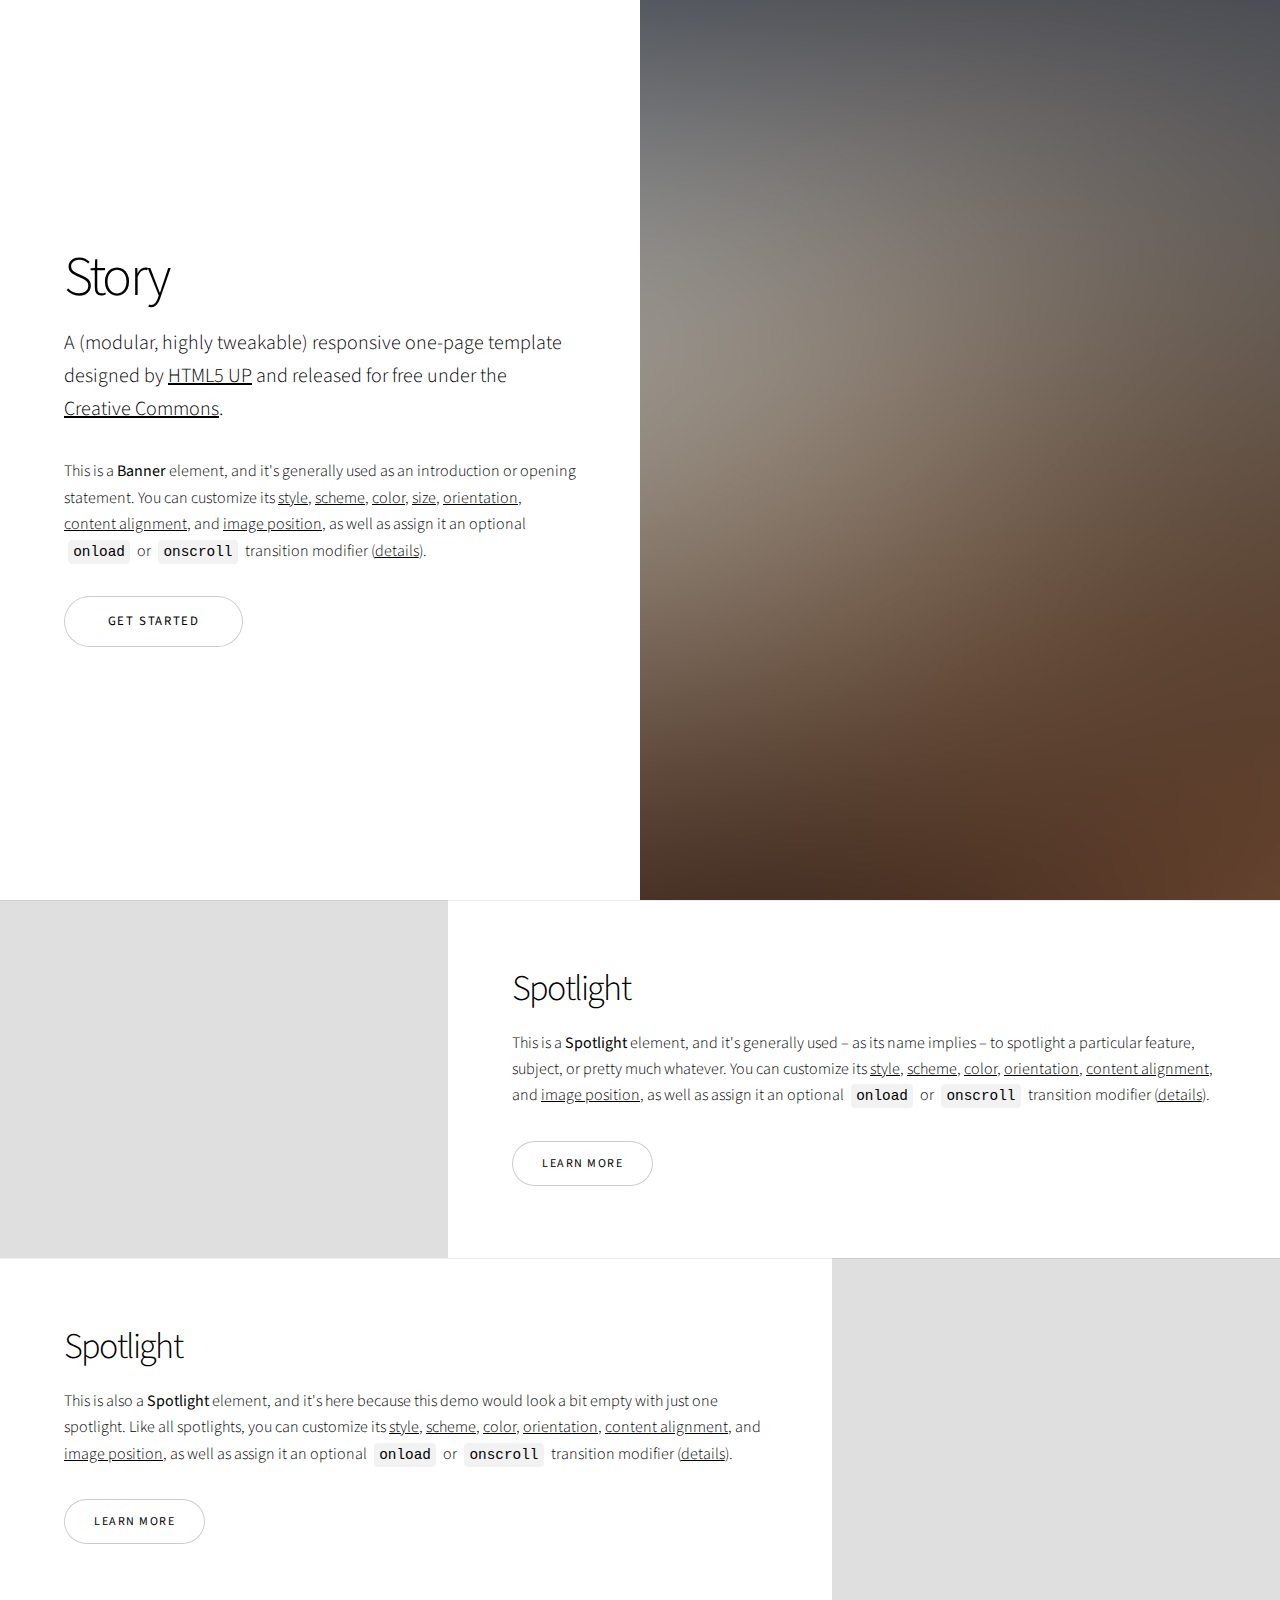
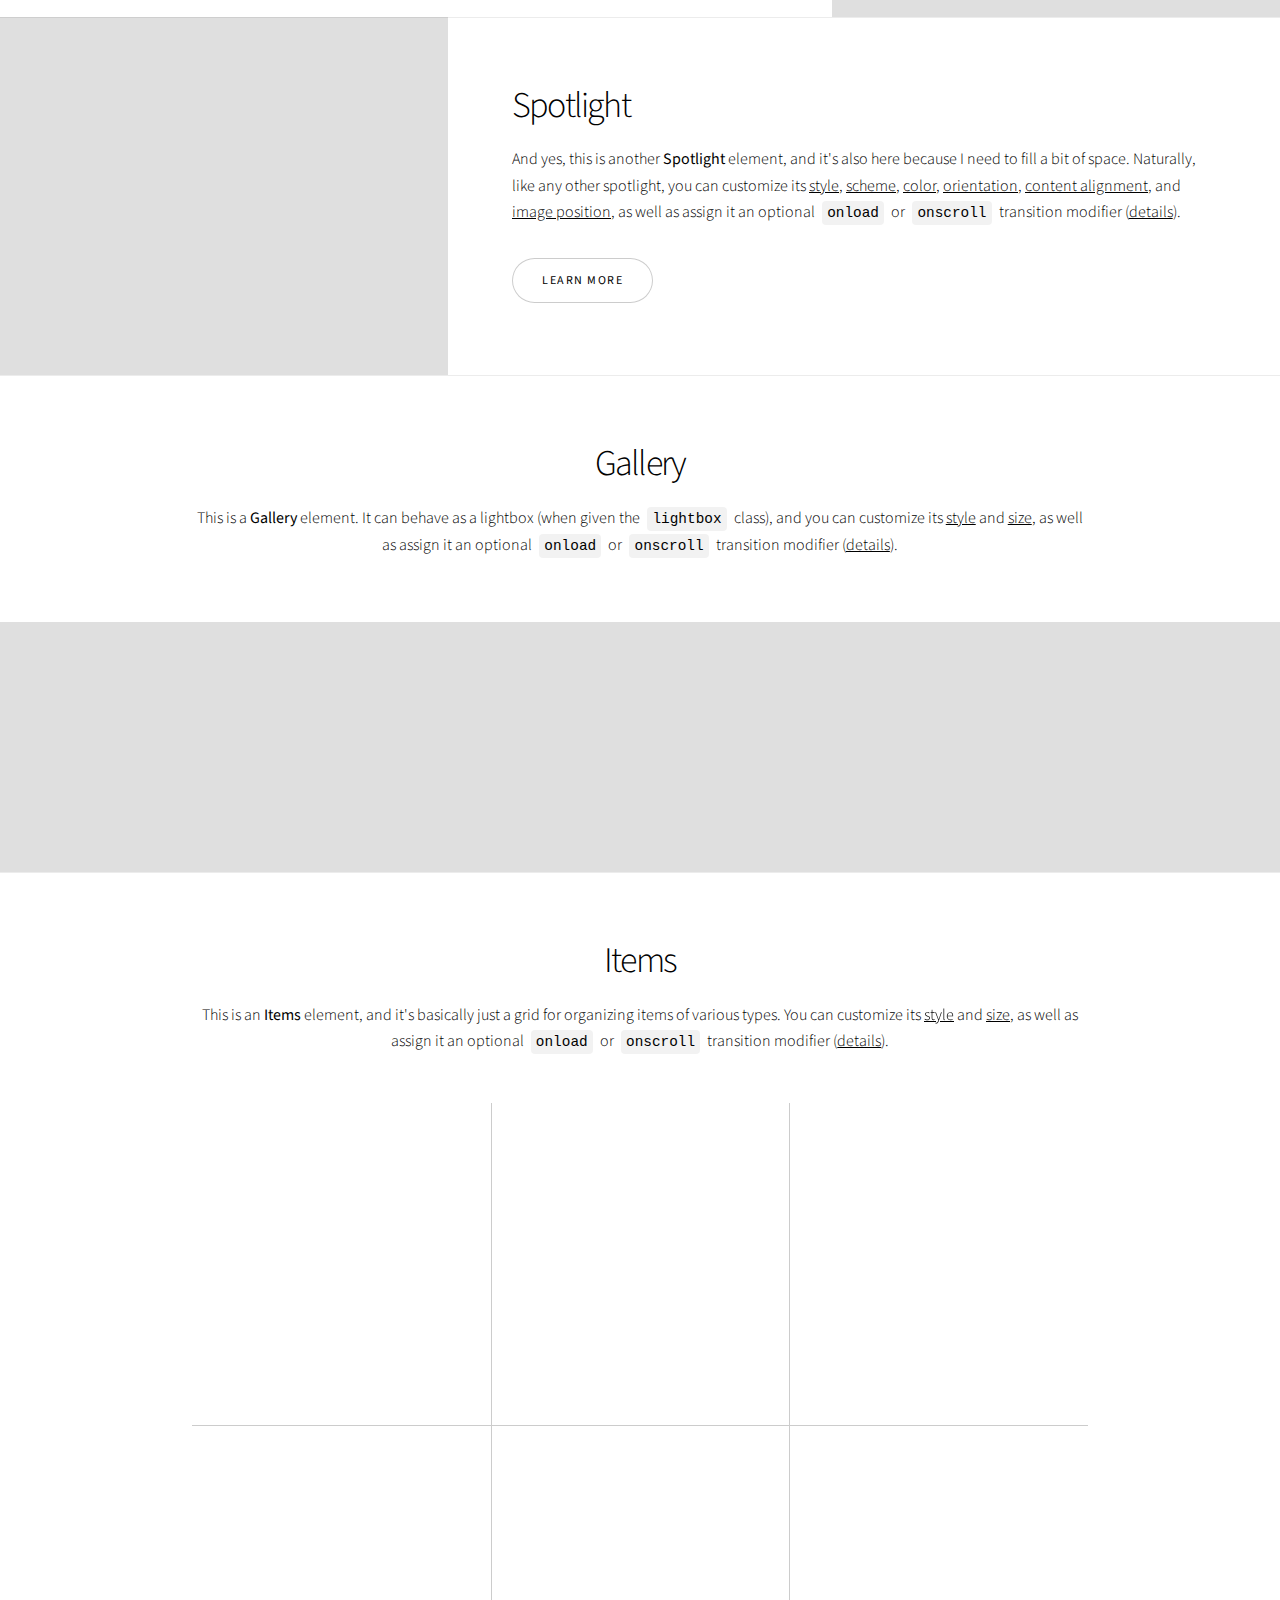
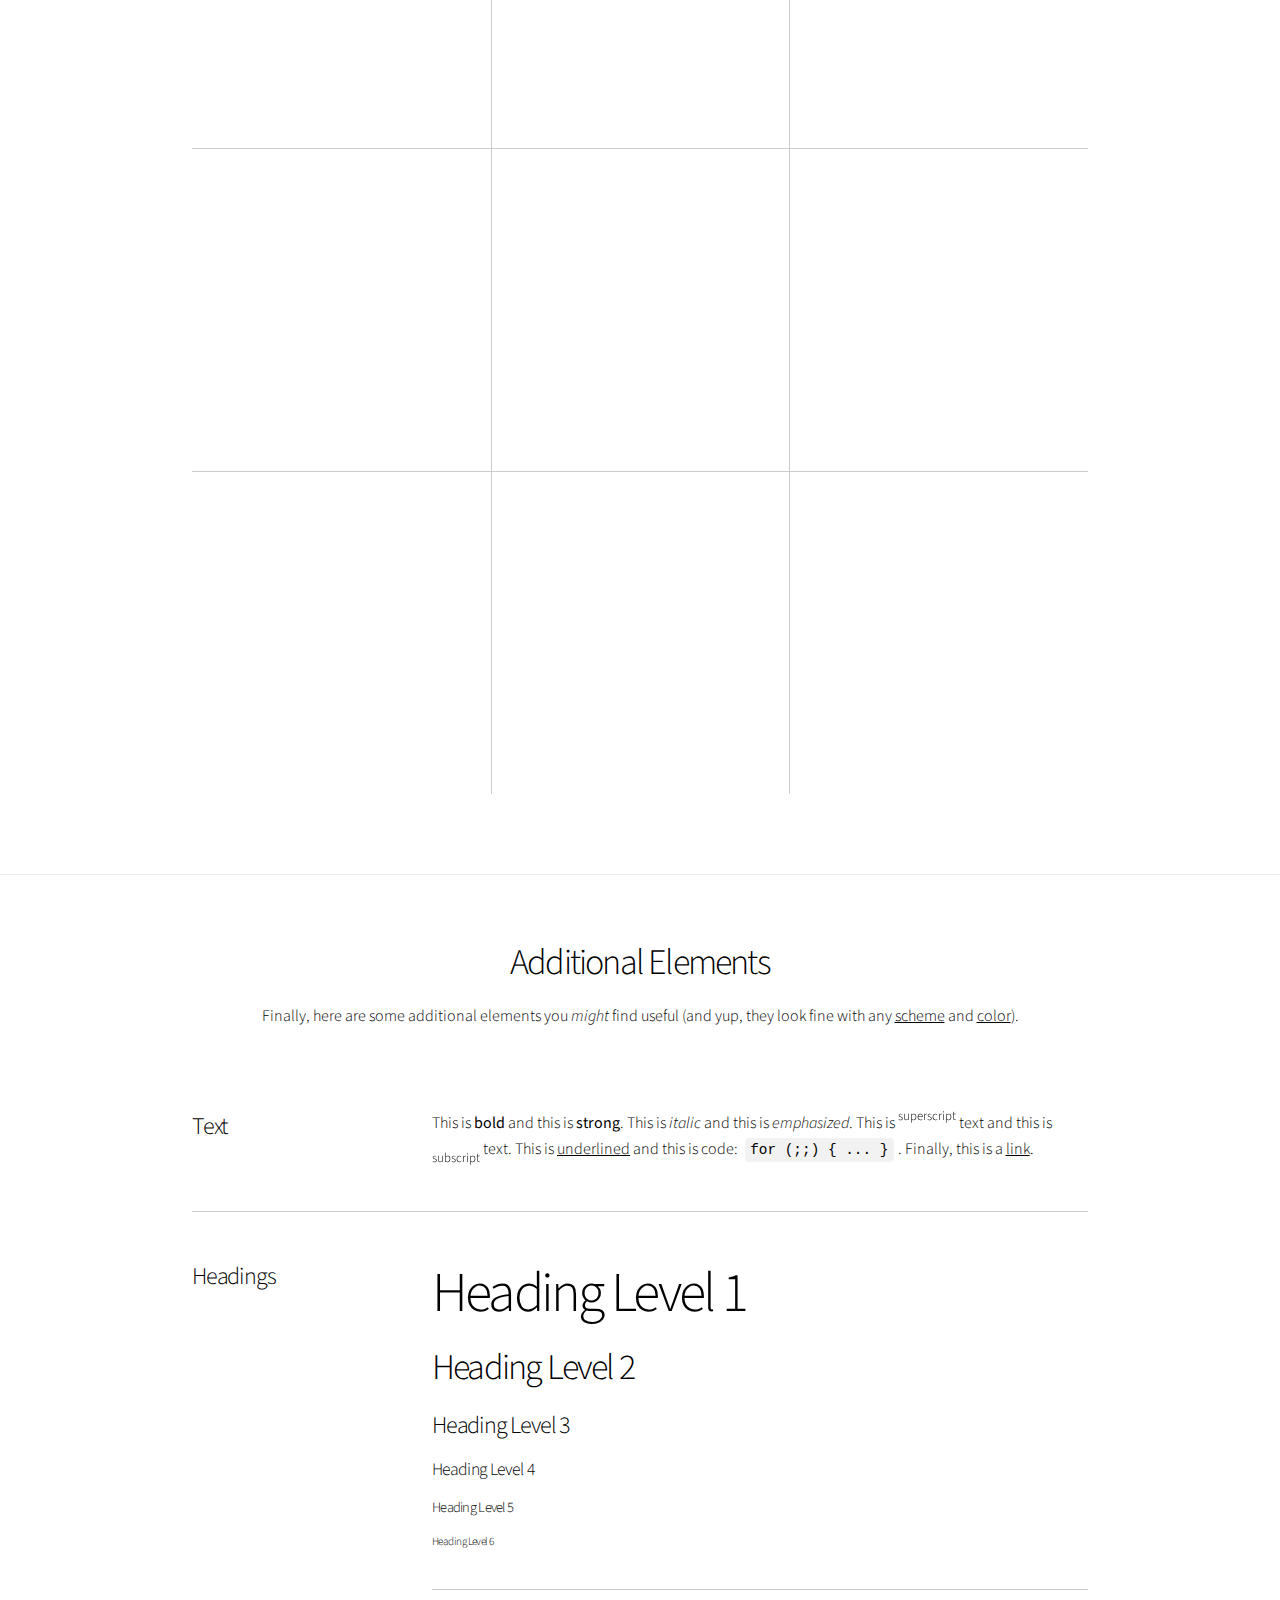
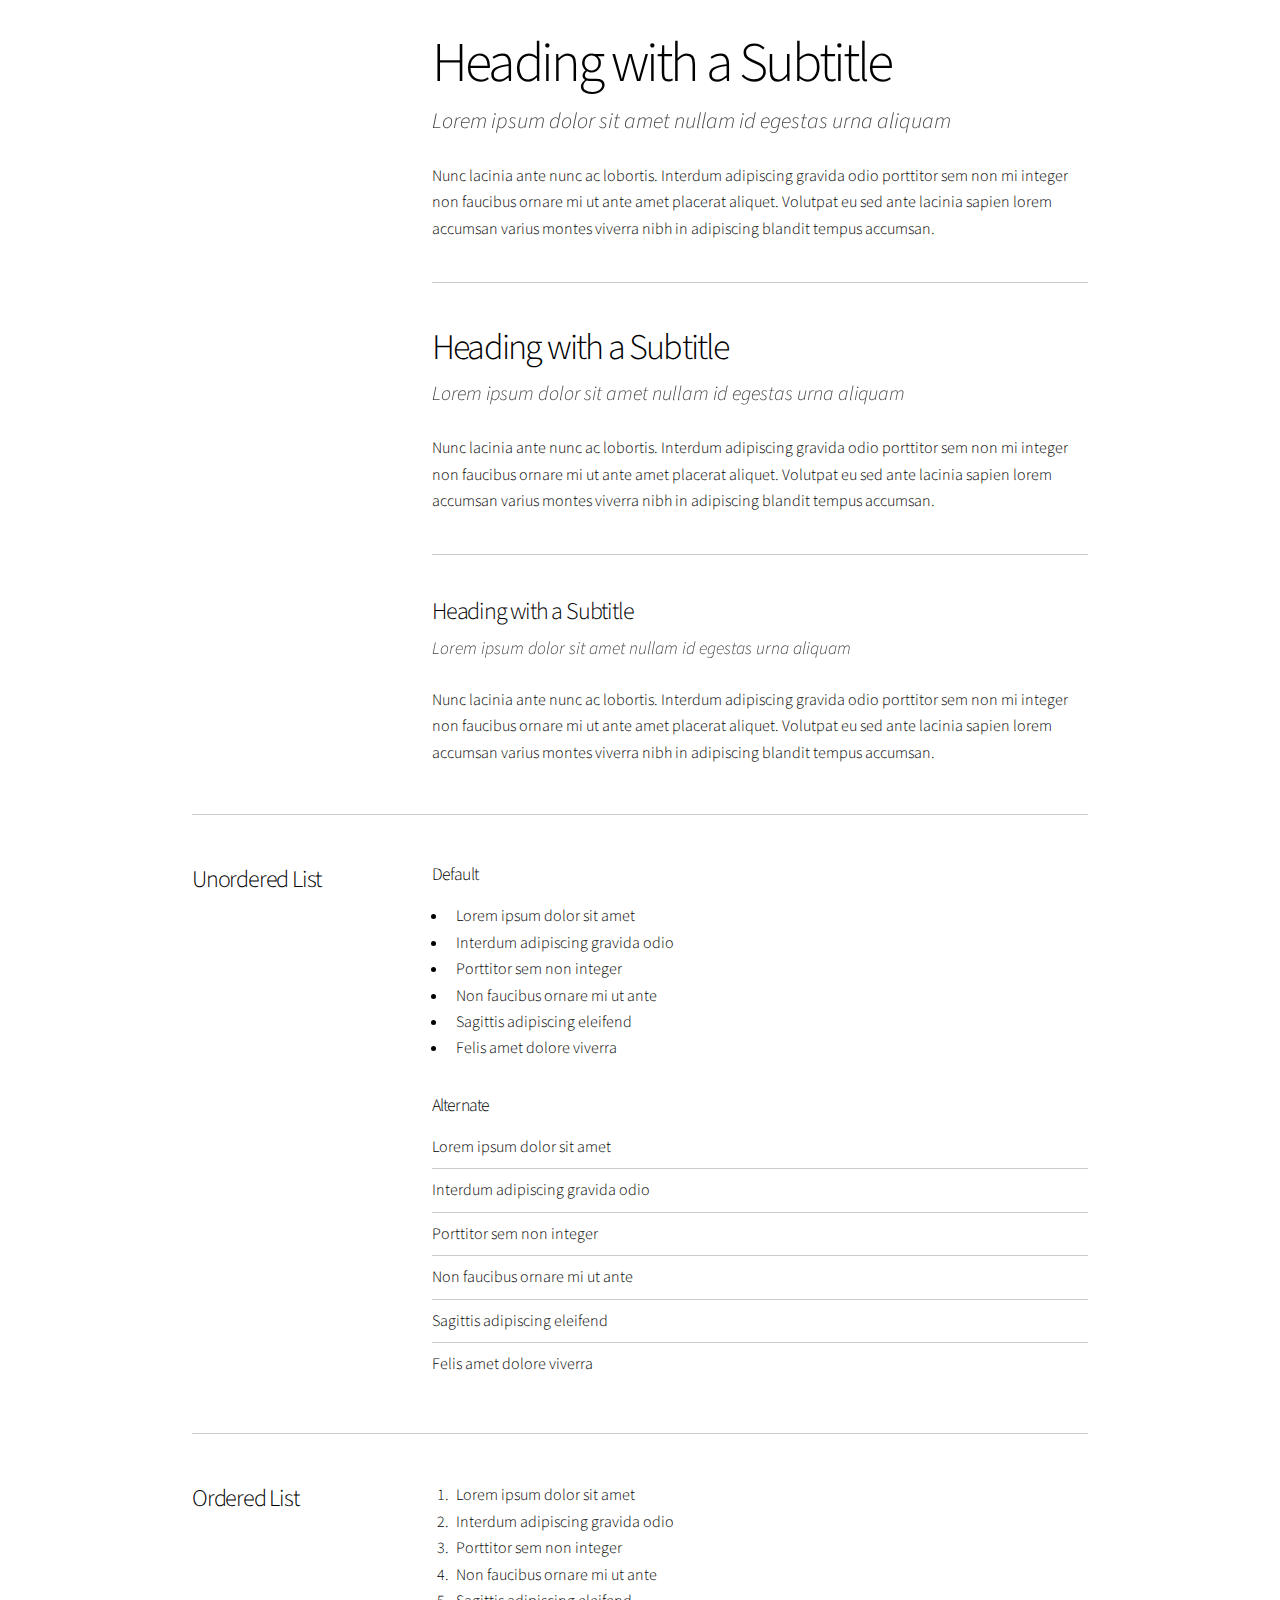
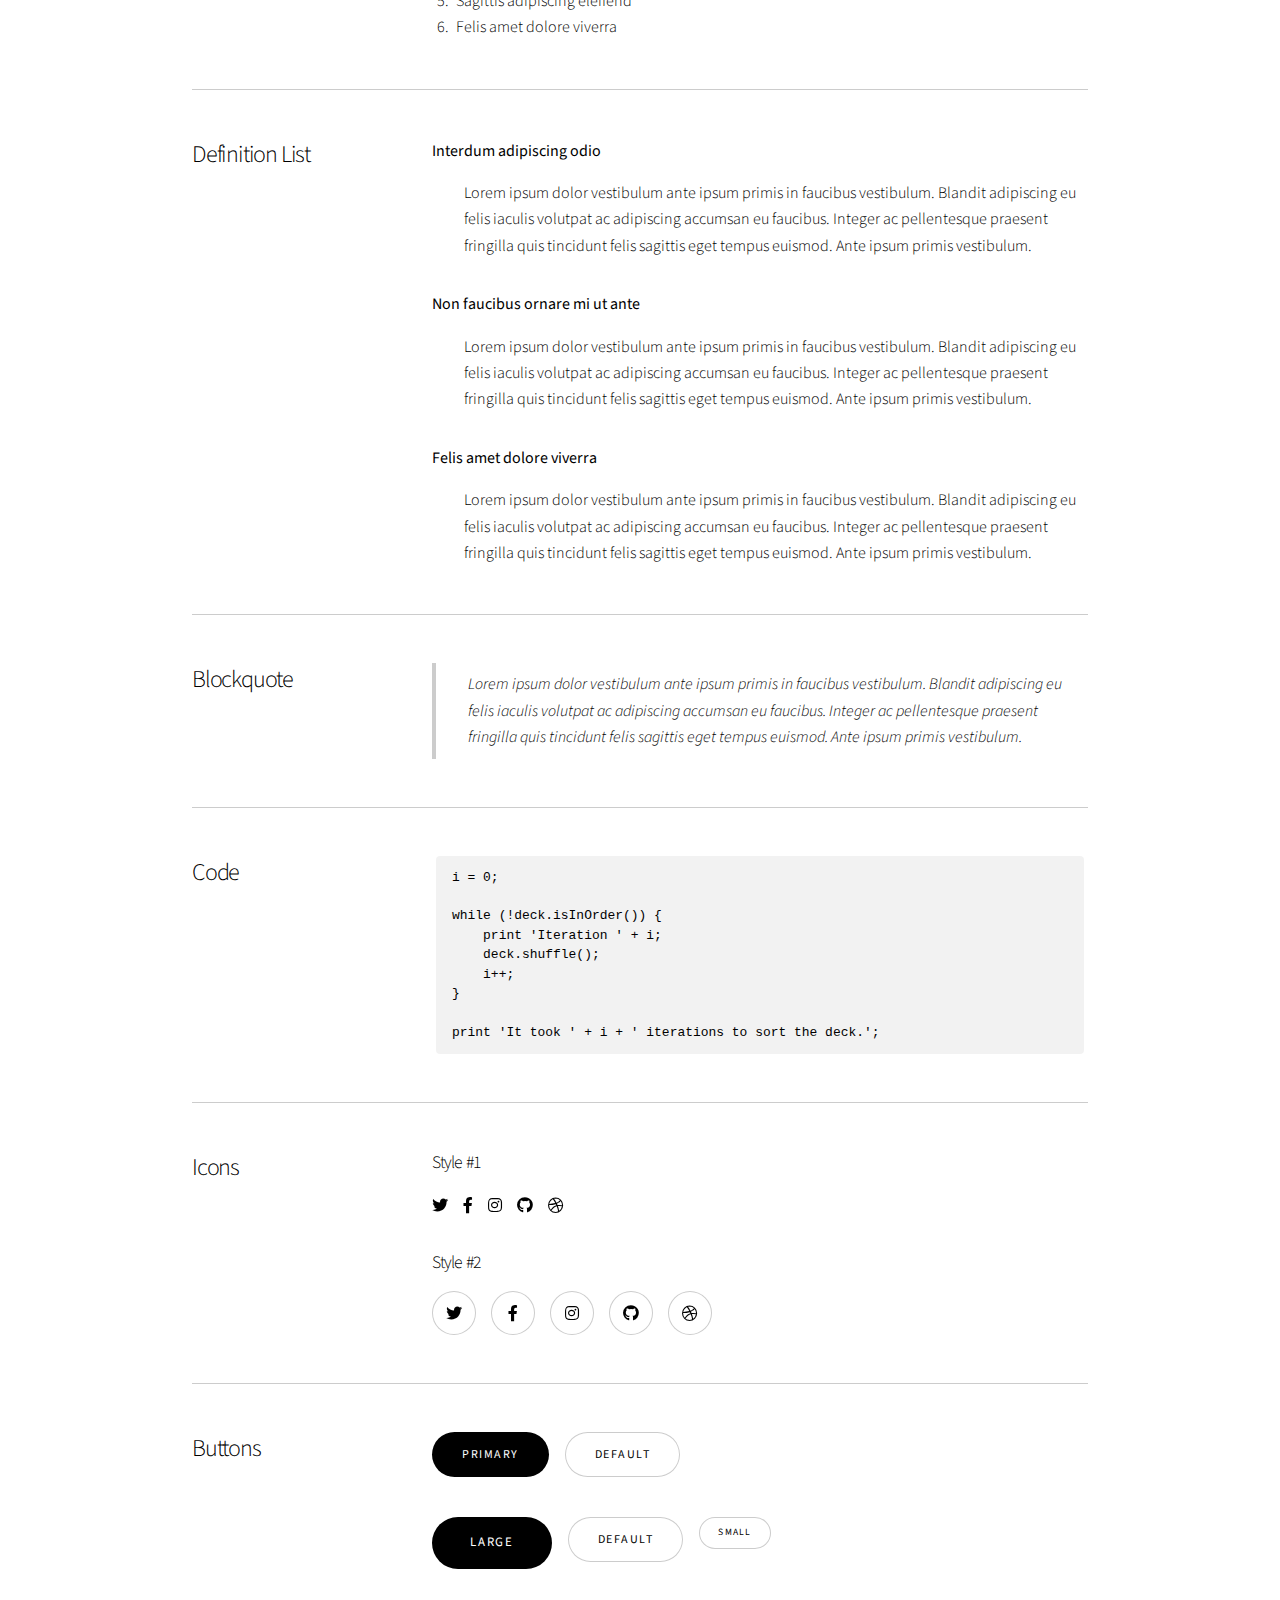
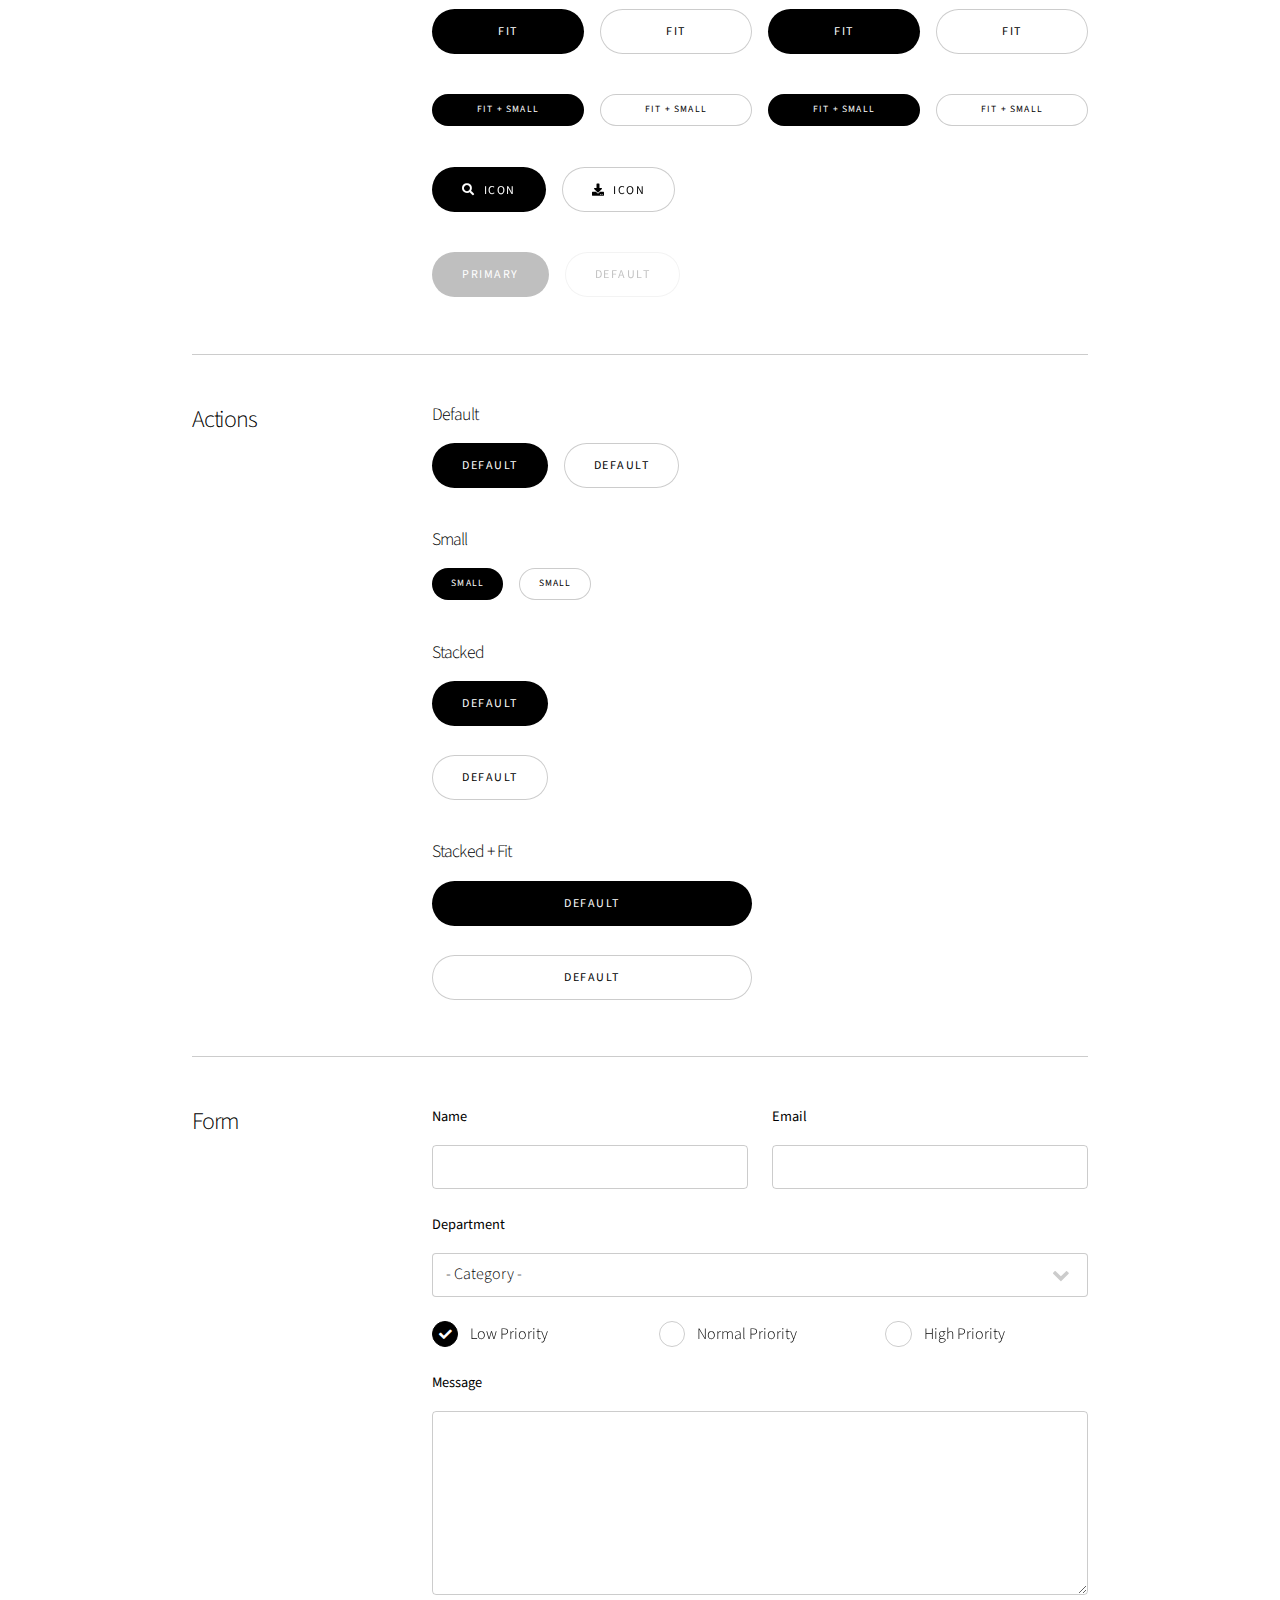
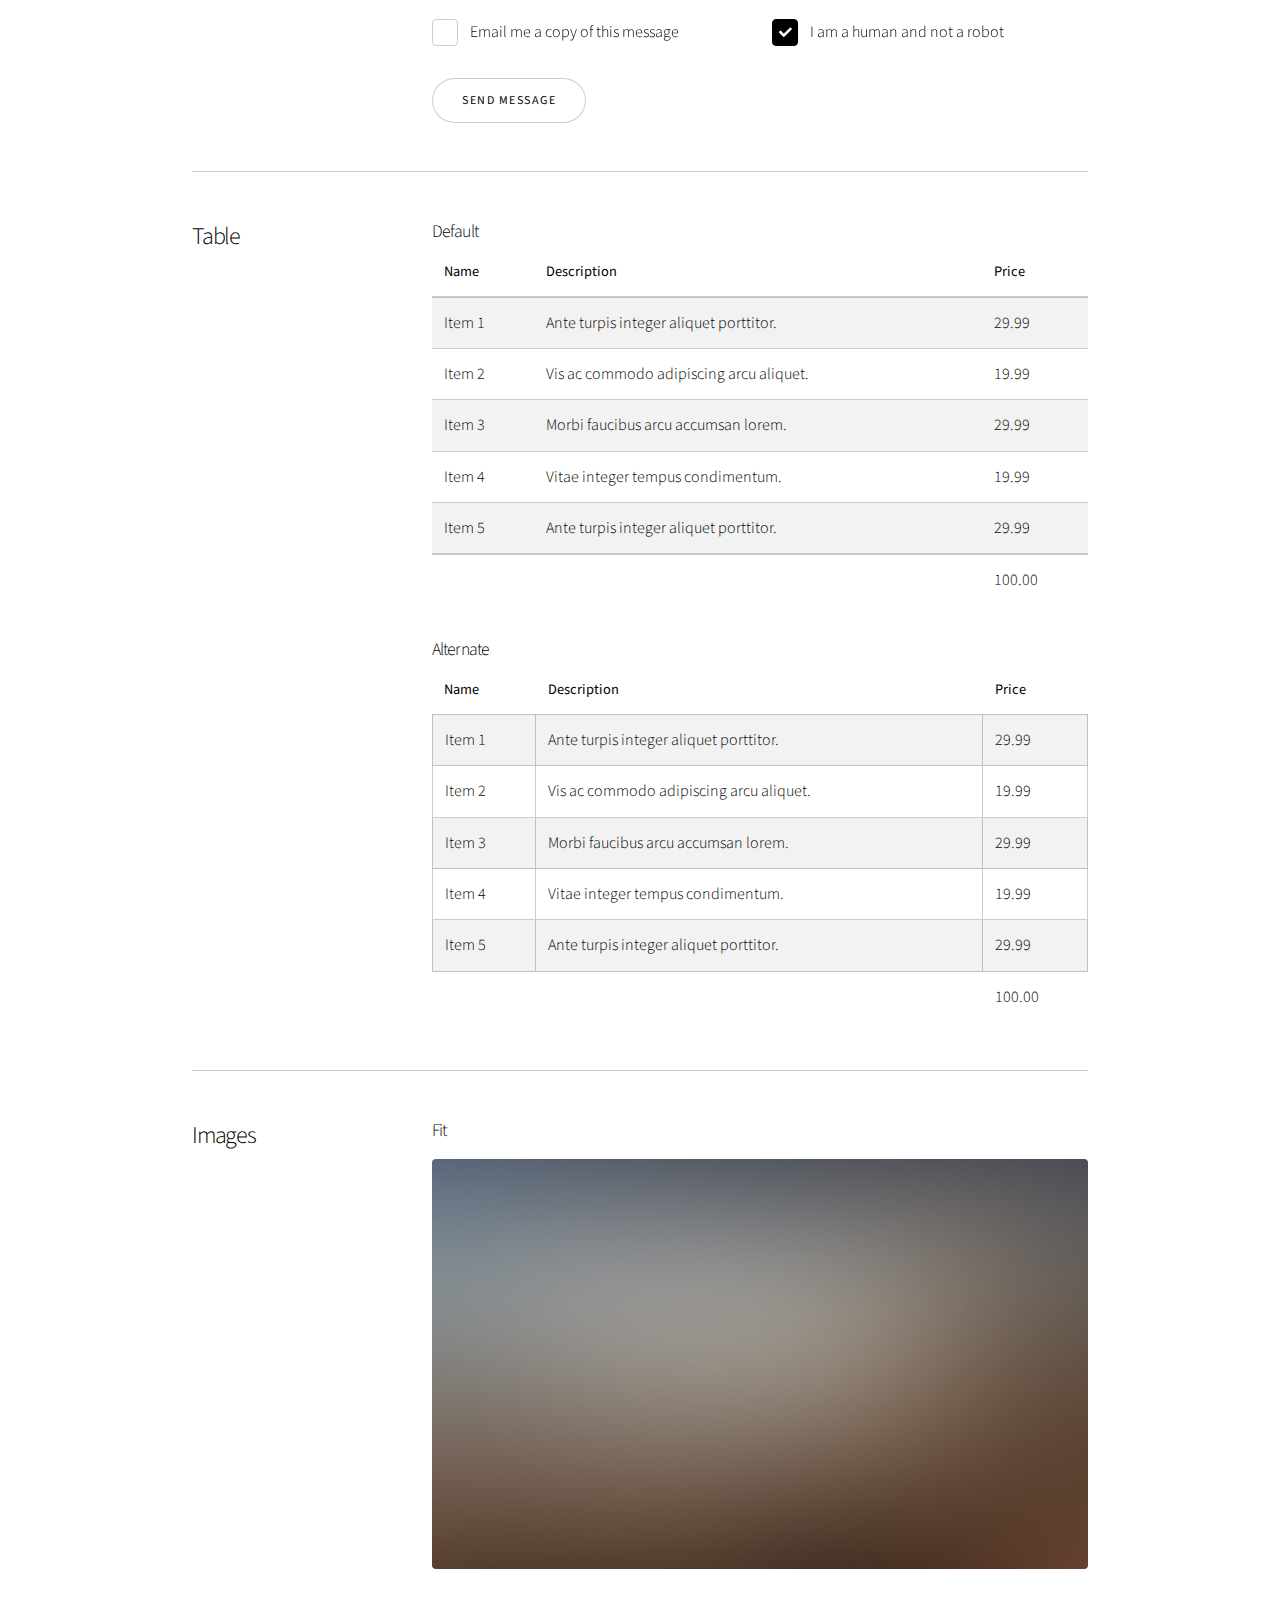
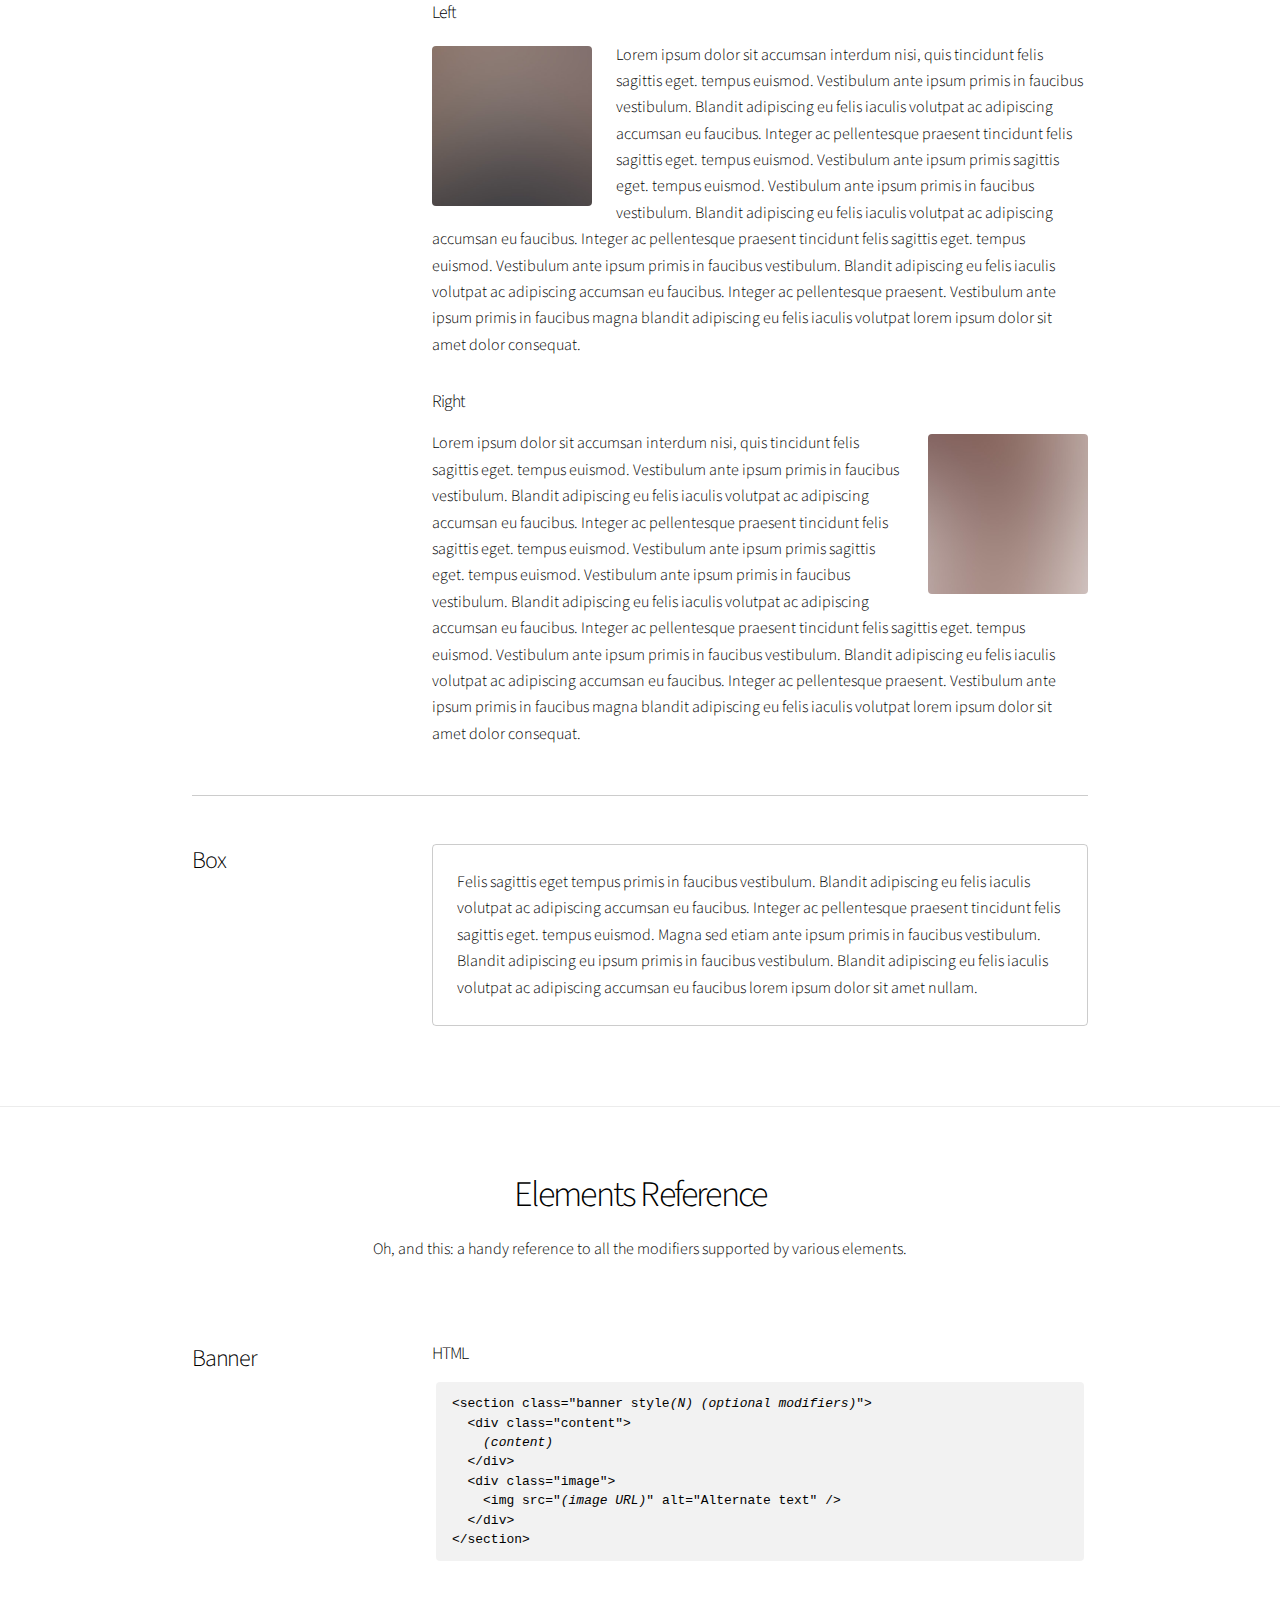
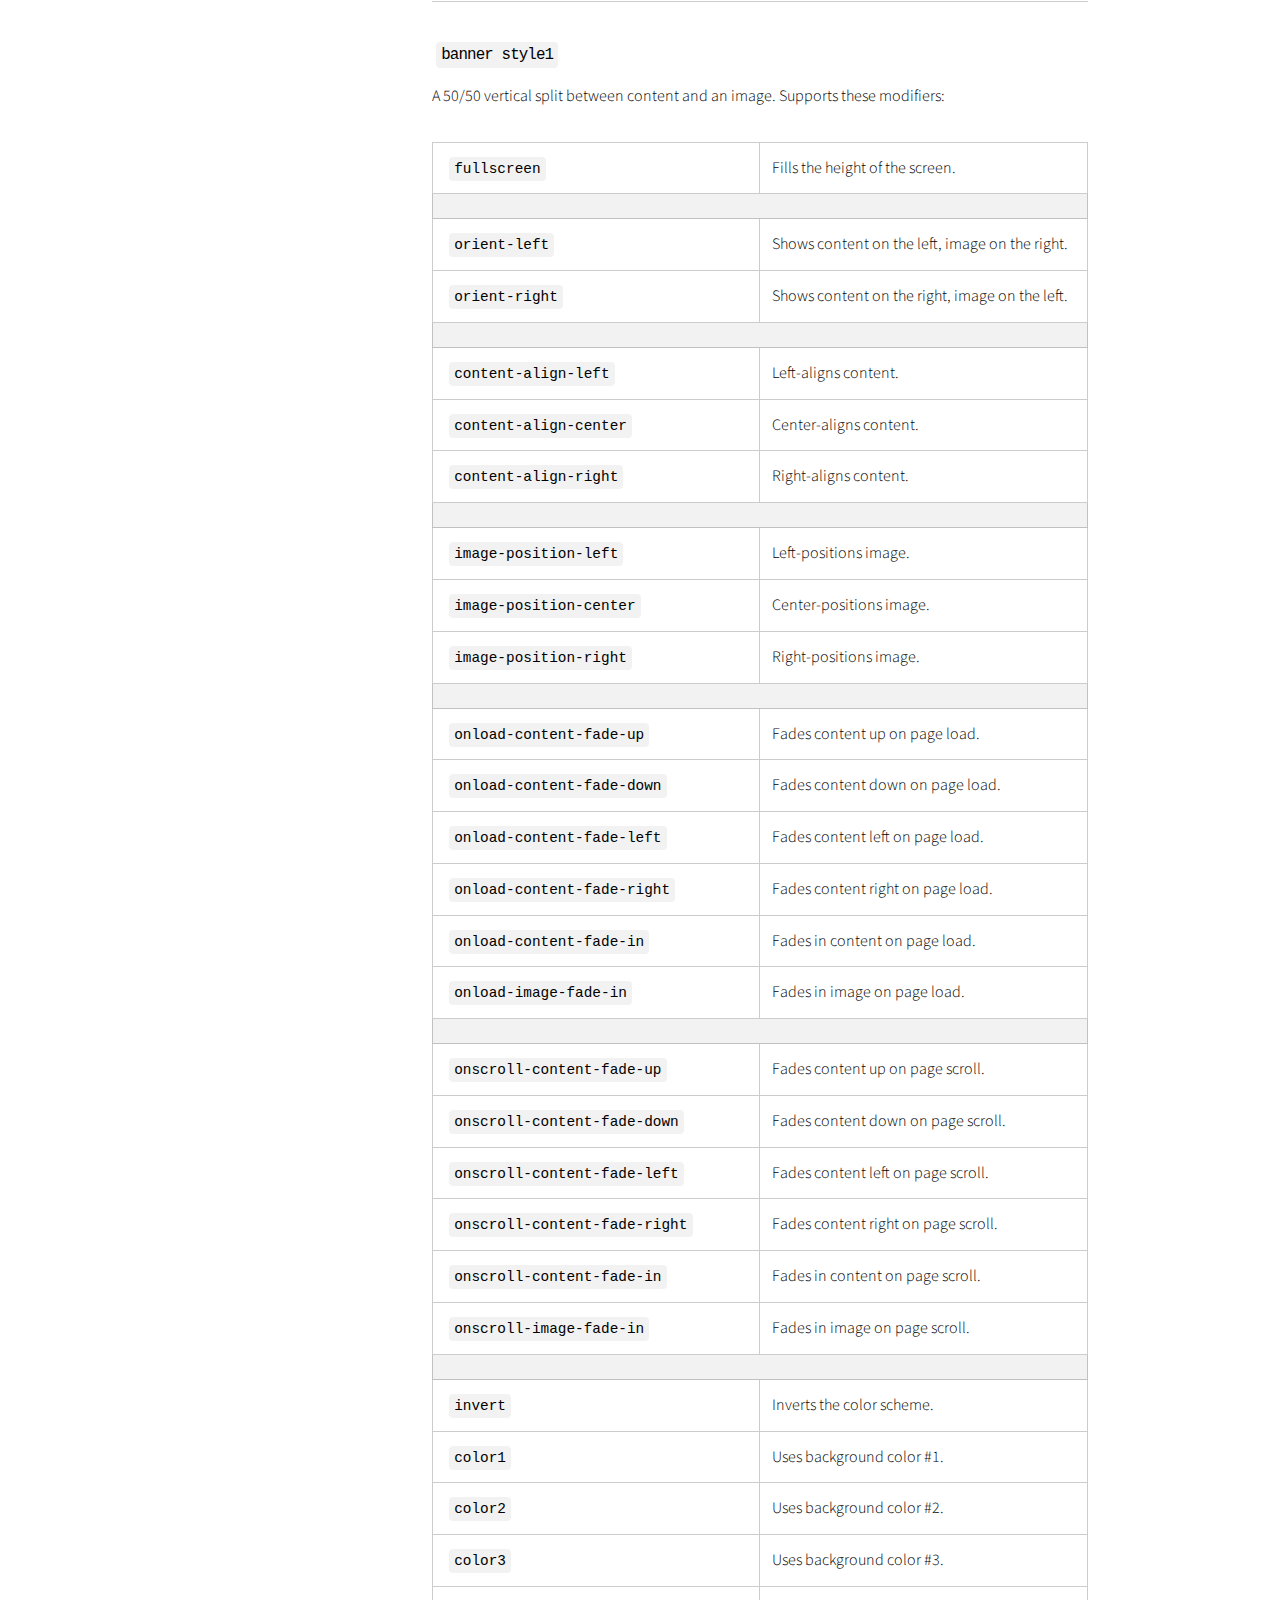
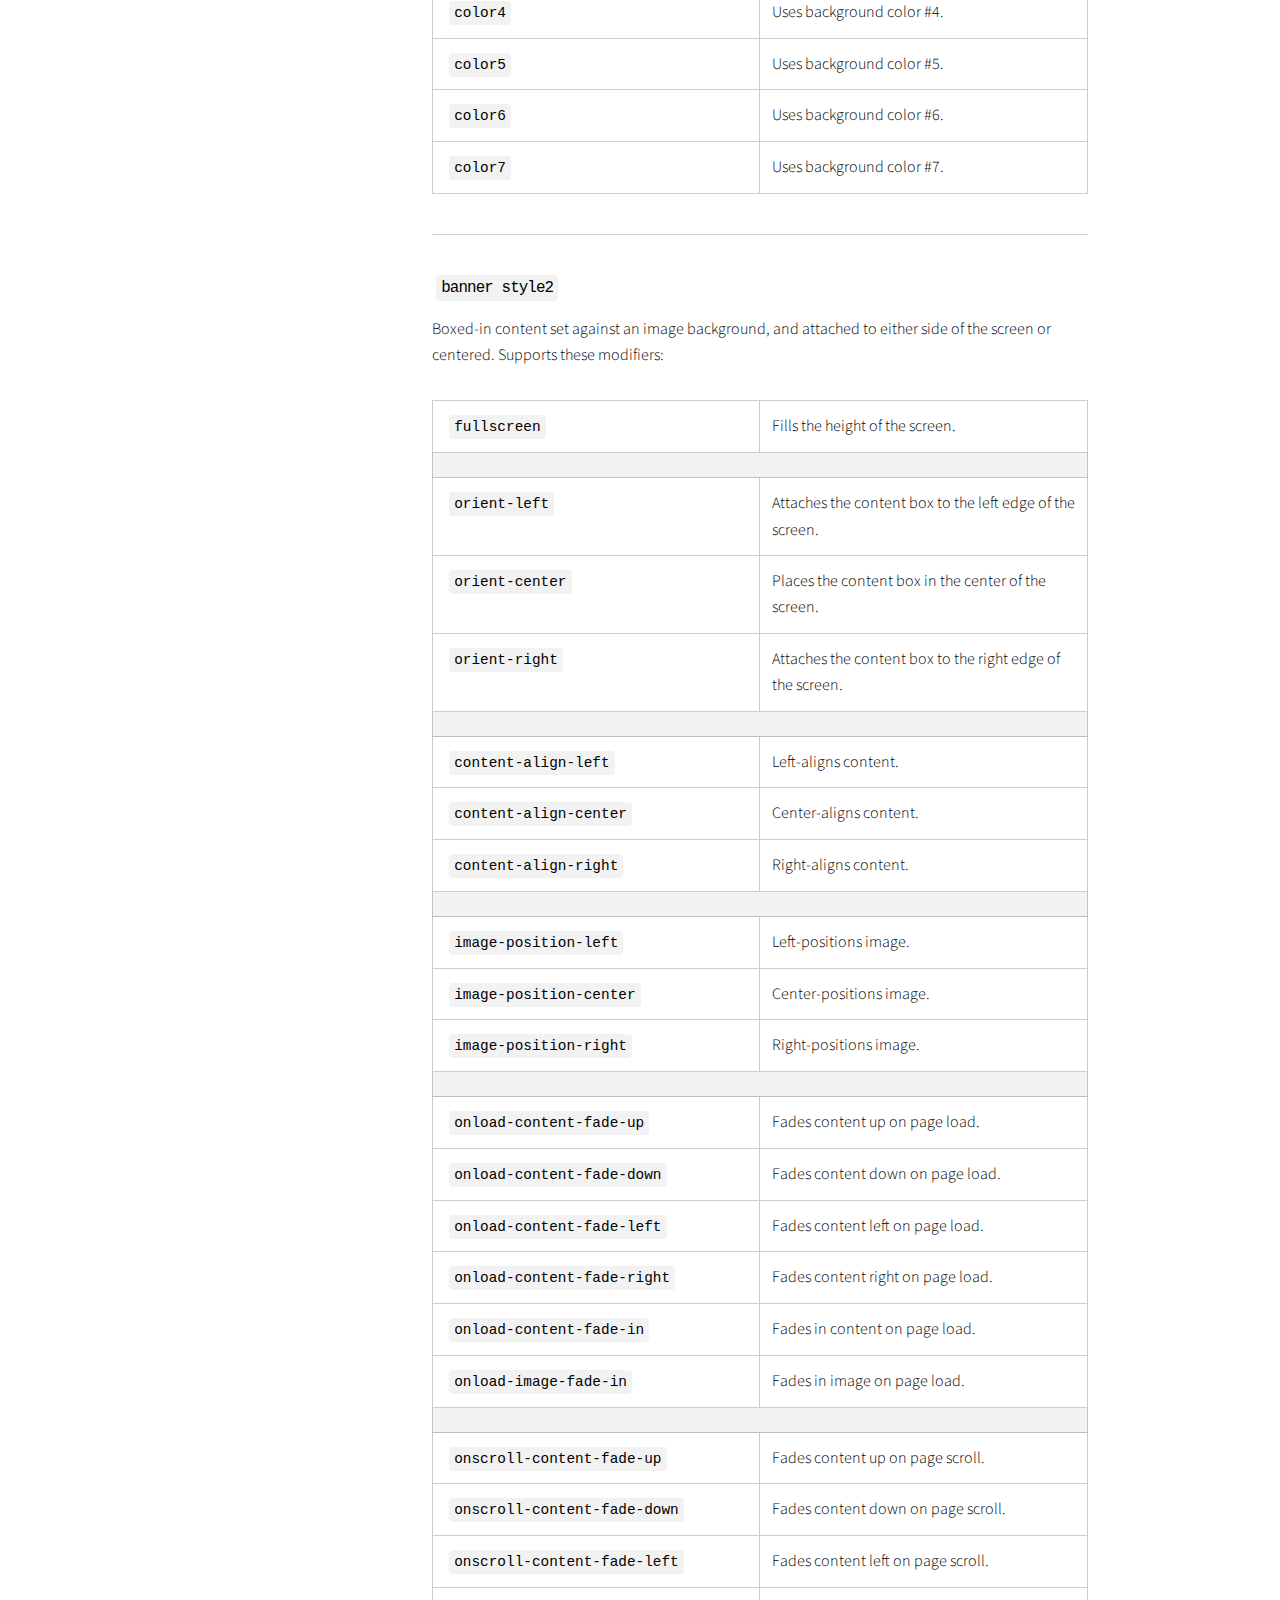
==== index-demo.html @ 89bd8c53 "add files" ====
<!DOCTYPE HTML>
<!--
	Story by HTML5 UP
	html5up.net | @ajlkn
	Free for personal and commercial use under the CCA 3.0 license (html5up.net/license)

	Note: Only needed for demo purposes. Delete for production sites.
-->
<html>
	<head>
		<title>Story by HTML5 UP</title>
		<meta charset="utf-8" />
		<meta name="viewport" content="width=device-width, initial-scale=1, user-scalable=no" />
		<link rel="stylesheet" href="assets/css/main.css" />
		<noscript><link rel="stylesheet" href="assets/css/noscript.css" /></noscript>
	</head>
	<body class="is-preload">

		<!-- Wrapper -->
			<div id="wrapper" class="divided">

				<!-- Banner -->
					<section class="banner style1 orient-left content-align-left image-position-right fullscreen onload-image-fade-in onload-content-fade-right">
						<div class="content">
							<h1>Story</h1>
							<p class="major">A (modular, highly tweakable) responsive one-page template designed by <a href="https://html5up.net">HTML5 UP</a> and released for free under the <a href="https://html5up.net/license">Creative Commons</a>.</p>
							<p>This is a <strong>Banner</strong> element, and it's generally used as an introduction or opening statement. You can customize its <span class="demo-controls">appearance with a number of modifiers</span>, as well as assign it an optional <code>onload</code> or <code>onscroll</code> transition modifier (<a href="#reference-banner">details</a>).</p>
							<ul class="actions stacked">
								<li><a href="#first" class="button large wide smooth-scroll-middle">Get Started</a></li>
							</ul>
						</div>
						<div class="image">
							<img src="images/banner.jpg" alt="" />
						</div>
					</section>

				<!-- Spotlight -->
					<section class="spotlight style1 orient-right content-align-left image-position-center onscroll-image-fade-in" id="first">
						<div class="content">
							<h2>Spotlight</h2>
							<p>This is a <strong>Spotlight</strong> element, and it's generally used &ndash; as its name implies &ndash; to spotlight a particular feature, subject, or pretty much whatever. You can customize its <span class="demo-controls">appearance with a number of modifiers</span>, as well as assign it an optional <code>onload</code> or <code>onscroll</code> transition modifier (<a href="#reference-spotlight">details</a>).</p>
							<ul class="actions stacked">
								<li><a href="#" class="button">Learn More</a></li>
							</ul>
						</div>
						<div class="image">
							<img src="images/spotlight01.jpg" alt="" />
						</div>
					</section>

				<!-- Spotlight -->
					<section class="spotlight style1 orient-left content-align-left image-position-center onscroll-image-fade-in">
						<div class="content">
							<h2>Spotlight</h2>
							<p>This is also a <strong>Spotlight</strong> element, and it's here because this demo would look a bit empty with just one spotlight. Like all spotlights, you can customize its <span class="demo-controls">appearance with a number of modifiers</span>, as well as assign it an optional <code>onload</code> or <code>onscroll</code> transition modifier (<a href="#reference-spotlight">details</a>).</p>
							<ul class="actions stacked">
								<li><a href="#" class="button">Learn More</a></li>
							</ul>
						</div>
						<div class="image">
							<img src="images/spotlight02.jpg" alt="" />
						</div>
					</section>

				<!-- Spotlight -->
					<section class="spotlight style1 orient-right content-align-left image-position-center onscroll-image-fade-in">
						<div class="content">
							<h2>Spotlight</h2>
							<p>And yes, this is another <strong>Spotlight</strong> element, and it's also here because I need to fill a bit of space. Naturally, like any other spotlight, you can customize its <span class="demo-controls">appearance with a number of modifiers</span>, as well as assign it an optional <code>onload</code> or <code>onscroll</code> transition modifier (<a href="#reference-spotlight">details</a>).</p>
							<ul class="actions stacked">
								<li><a href="#" class="button">Learn More</a></li>
							</ul>
						</div>
						<div class="image">
							<img src="images/spotlight03.jpg" alt="" />
						</div>
					</section>

				<!-- Gallery -->
					<section class="wrapper style1 align-center">
						<div class="inner">
							<h2>Gallery</h2>
							<p>This is a <strong>Gallery</strong> element. It can behave as a lightbox (when given the <code>lightbox</code> class), and you can customize its <span class="demo-controls">appearance with a number of modifiers</span>, as well as assign it an optional <code>onload</code> or <code>onscroll</code> transition modifier (<a href="#reference-gallery">details</a>).</p>
						</div>

						<!-- Gallery -->
							<div class="gallery style2 medium lightbox onscroll-fade-in">
								<article>
									<a href="images/gallery/fulls/01.jpg" class="image">
										<img src="images/gallery/thumbs/01.jpg" alt="" />
									</a>
									<div class="caption">
										<h3>Title</h3>
										<p>Lorem ipsum dolor amet, consectetur magna etiam elit. Etiam sed ultrices.</p>
										<ul class="actions fixed">
											<li><span class="button small">Details</span></li>
										</ul>
									</div>
								</article>
								<article>
									<a href="images/gallery/fulls/02.jpg" class="image">
										<img src="images/gallery/thumbs/02.jpg" alt="" />
									</a>
									<div class="caption">
										<h3>Title</h3>
										<p>Lorem ipsum dolor amet, consectetur magna etiam elit. Etiam sed ultrices.</p>
										<ul class="actions fixed">
											<li><span class="button small">Details</span></li>
										</ul>
									</div>
								</article>
								<article>
									<a href="images/gallery/fulls/03.jpg" class="image">
										<img src="images/gallery/thumbs/03.jpg" alt="" />
									</a>
									<div class="caption">
										<h3>Title</h3>
										<p>Lorem ipsum dolor amet, consectetur magna etiam elit. Etiam sed ultrices.</p>
										<ul class="actions fixed">
											<li><span class="button small">Details</span></li>
										</ul>
									</div>
								</article>
								<article>
									<a href="images/gallery/fulls/04.jpg" class="image">
										<img src="images/gallery/thumbs/04.jpg" alt="" />
									</a>
									<div class="caption">
										<h3>Title</h3>
										<p>Lorem ipsum dolor amet, consectetur magna etiam elit. Etiam sed ultrices.</p>
										<ul class="actions fixed">
											<li><span class="button small">Details</span></li>
										</ul>
									</div>
								</article>
								<article>
									<a href="images/gallery/fulls/05.jpg" class="image">
										<img src="images/gallery/thumbs/05.jpg" alt="" />
									</a>
									<div class="caption">
										<h3>Title</h3>
										<p>Lorem ipsum dolor amet, consectetur magna etiam elit. Etiam sed ultrices.</p>
										<ul class="actions fixed">
											<li><span class="button small">Details</span></li>
										</ul>
									</div>
								</article>
								<article>
									<a href="images/gallery/fulls/06.jpg" class="image">
										<img src="images/gallery/thumbs/06.jpg" alt="" />
									</a>
									<div class="caption">
										<h3>Title</h3>
										<p>Lorem ipsum dolor amet, consectetur magna etiam elit. Etiam sed ultrices.</p>
										<ul class="actions fixed">
											<li><span class="button small">Details</span></li>
										</ul>
									</div>
								</article>
								<article>
									<a href="images/gallery/fulls/07.jpg" class="image">
										<img src="images/gallery/thumbs/07.jpg" alt="" />
									</a>
									<div class="caption">
										<h3>Title</h3>
										<p>Lorem ipsum dolor amet, consectetur magna etiam elit. Etiam sed ultrices.</p>
										<ul class="actions fixed">
											<li><span class="button small">Details</span></li>
										</ul>
									</div>
								</article>
								<article>
									<a href="images/gallery/fulls/08.jpg" class="image">
										<img src="images/gallery/thumbs/08.jpg" alt="" />
									</a>
									<div class="caption">
										<h3>Title</h3>
										<p>Lorem ipsum dolor amet, consectetur magna etiam elit. Etiam sed ultrices.</p>
										<ul class="actions fixed">
											<li><span class="button small">Details</span></li>
										</ul>
									</div>
								</article>
								<article>
									<a href="images/gallery/fulls/09.jpg" class="image">
										<img src="images/gallery/thumbs/09.jpg" alt="" />
									</a>
									<div class="caption">
										<h3>Title</h3>
										<p>Lorem ipsum dolor amet, consectetur magna etiam elit. Etiam sed ultrices.</p>
										<ul class="actions fixed">
											<li><span class="button small">Details</span></li>
										</ul>
									</div>
								</article>
								<article>
									<a href="images/gallery/fulls/10.jpg" class="image">
										<img src="images/gallery/thumbs/10.jpg" alt="" />
									</a>
									<div class="caption">
										<h3>Title</h3>
										<p>Lorem ipsum dolor amet, consectetur magna etiam elit. Etiam sed ultrices.</p>
										<ul class="actions fixed">
											<li><span class="button small">Details</span></li>
										</ul>
									</div>
								</article>
								<article>
									<a href="images/gallery/fulls/11.jpg" class="image">
										<img src="images/gallery/thumbs/11.jpg" alt="" />
									</a>
									<div class="caption">
										<h3>Title</h3>
										<p>Lorem ipsum dolor amet, consectetur magna etiam elit. Etiam sed ultrices.</p>
										<ul class="actions fixed">
											<li><span class="button small">Details</span></li>
										</ul>
									</div>
								</article>
								<article>
									<a href="images/gallery/fulls/12.jpg" class="image">
										<img src="images/gallery/thumbs/12.jpg" alt="" />
									</a>
									<div class="caption">
										<h3>Title</h3>
										<p>Lorem ipsum dolor amet, consectetur magna etiam elit. Etiam sed ultrices.</p>
										<ul class="actions fixed">
											<li><span class="button small">Details</span></li>
										</ul>
									</div>
								</article>
							</div>

					</section>

				<!-- Items -->
					<section class="wrapper style1 align-center">
						<div class="inner">
							<h2>Items</h2>
							<p>This is an <strong>Items</strong> element, and it's basically just a grid for organizing items of various types. You can customize its <span class="demo-controls">appearance with a number of modifiers</span>, as well as assign it an optional <code>onload</code> or <code>onscroll</code> transition modifier (<a href="#reference-items">details</a>).</p>
							<div class="items style1 medium onscroll-fade-in">
								<section>
									<span class="icon style2 major fa-gem"></span>
									<h3>One</h3>
									<p>Lorem ipsum dolor sit amet, consectetur adipiscing elit. Morbi dui turpis, cursus eget orci amet aliquam congue semper. Etiam eget ultrices risus nec tempor elit.</p>
								</section>
								<section>
									<span class="icon solid style2 major fa-save"></span>
									<h3>Two</h3>
									<p>Lorem ipsum dolor sit amet, consectetur adipiscing elit. Morbi dui turpis, cursus eget orci amet aliquam congue semper. Etiam eget ultrices risus nec tempor elit.</p>
								</section>
								<section>
									<span class="icon solid style2 major fa-chart-bar"></span>
									<h3>Three</h3>
									<p>Lorem ipsum dolor sit amet, consectetur adipiscing elit. Morbi dui turpis, cursus eget orci amet aliquam congue semper. Etiam eget ultrices risus nec tempor elit.</p>
								</section>
								<section>
									<span class="icon solid style2 major fa-wifi"></span>
									<h3>Four</h3>
									<p>Lorem ipsum dolor sit amet, consectetur adipiscing elit. Morbi dui turpis, cursus eget orci amet aliquam congue semper. Etiam eget ultrices risus nec tempor elit.</p>
								</section>
								<section>
									<span class="icon solid style2 major fa-cog"></span>
									<h3>Five</h3>
									<p>Lorem ipsum dolor sit amet, consectetur adipiscing elit. Morbi dui turpis, cursus eget orci amet aliquam congue semper. Etiam eget ultrices risus nec tempor elit.</p>
								</section>
								<section>
									<span class="icon style2 major fa-paper-plane"></span>
									<h3>Six</h3>
									<p>Lorem ipsum dolor sit amet, consectetur adipiscing elit. Morbi dui turpis, cursus eget orci amet aliquam congue semper. Etiam eget ultrices risus nec tempor elit.</p>
								</section>
								<section>
									<span class="icon solid style2 major fa-desktop"></span>
									<h3>Seven</h3>
									<p>Lorem ipsum dolor sit amet, consectetur adipiscing elit. Morbi dui turpis, cursus eget orci amet aliquam congue semper. Etiam eget ultrices risus nec tempor elit.</p>
								</section>
								<section>
									<span class="icon solid style2 major fa-sync-alt"></span>
									<h3>Eight</h3>
									<p>Lorem ipsum dolor sit amet, consectetur adipiscing elit. Morbi dui turpis, cursus eget orci amet aliquam congue semper. Etiam eget ultrices risus nec tempor elit.</p>
								</section>
								<section>
									<span class="icon solid style2 major fa-hashtag"></span>
									<h3>Nine</h3>
									<p>Lorem ipsum dolor sit amet, consectetur adipiscing elit. Morbi dui turpis, cursus eget orci amet aliquam congue semper. Etiam eget ultrices risus nec tempor elit.</p>
								</section>
								<section>
									<span class="icon solid style2 major fa-bolt"></span>
									<h3>Ten</h3>
									<p>Lorem ipsum dolor sit amet, consectetur adipiscing elit. Morbi dui turpis, cursus eget orci amet aliquam congue semper. Etiam eget ultrices risus nec tempor elit.</p>
								</section>
								<section>
									<span class="icon style2 major fa-envelope"></span>
									<h3>Eleven</h3>
									<p>Lorem ipsum dolor sit amet, consectetur adipiscing elit. Morbi dui turpis, cursus eget orci amet aliquam congue semper. Etiam eget ultrices risus nec tempor elit.</p>
								</section>
								<section>
									<span class="icon solid style2 major fa-leaf"></span>
									<h3>Twelve</h3>
									<p>Lorem ipsum dolor sit amet, consectetur adipiscing elit. Morbi dui turpis, cursus eget orci amet aliquam congue semper. Etiam eget ultrices risus nec tempor elit.</p>
								</section>
							</div>
						</div>
					</section>

				<!-- Additional Elements -->
					<section class="wrapper style1 align-center">
						<div class="inner">
							<h2>Additional Elements</h2>
							<p>Finally, here are some additional elements you <em>might</em> find useful (and yup, they look fine with any <span class="demo-controls">appearance</span>).</p>
							<div class="index align-left">

								<!-- Text -->
									<section>
										<header>
											<h3>Text</h3>
										</header>
										<div class="content">

											<p>This is <b>bold</b> and this is <strong>strong</strong>. This is <i>italic</i> and this is <em>emphasized</em>.
											This is <sup>superscript</sup> text and this is <sub>subscript</sub> text.
											This is <u>underlined</u> and this is code: <code>for (;;) { ... }</code>.
											Finally, this is a <a href="#">link</a>.</p>

										</div>
									</section>

								<!-- Heading -->
									<section>
										<header>
											<h3>Headings</h3>
										</header>
										<div class="content">

											<h1>Heading Level 1</h1>
											<h2>Heading Level 2</h2>
											<h3>Heading Level 3</h3>
											<h4>Heading Level 4</h4>
											<h5>Heading Level 5</h5>
											<h6>Heading Level 6</h6>

											<hr />

											<header>
												<h1>Heading with a Subtitle</h1>
												<p>Lorem ipsum dolor sit amet nullam id egestas urna aliquam</p>
											</header>
											<p>Nunc lacinia ante nunc ac lobortis. Interdum adipiscing gravida odio porttitor sem non mi integer non faucibus ornare mi ut ante amet placerat aliquet. Volutpat eu sed ante lacinia sapien lorem accumsan varius montes viverra nibh in adipiscing blandit tempus accumsan.</p>

											<hr />

											<header>
												<h2>Heading with a Subtitle</h2>
												<p>Lorem ipsum dolor sit amet nullam id egestas urna aliquam</p>
											</header>
											<p>Nunc lacinia ante nunc ac lobortis. Interdum adipiscing gravida odio porttitor sem non mi integer non faucibus ornare mi ut ante amet placerat aliquet. Volutpat eu sed ante lacinia sapien lorem accumsan varius montes viverra nibh in adipiscing blandit tempus accumsan.</p>

											<hr />

											<header>
												<h3>Heading with a Subtitle</h3>
												<p>Lorem ipsum dolor sit amet nullam id egestas urna aliquam</p>
											</header>
											<p>Nunc lacinia ante nunc ac lobortis. Interdum adipiscing gravida odio porttitor sem non mi integer non faucibus ornare mi ut ante amet placerat aliquet. Volutpat eu sed ante lacinia sapien lorem accumsan varius montes viverra nibh in adipiscing blandit tempus accumsan.</p>

										</div>
									</section>

								<!-- Unordered List -->
									<section>
										<header>
											<h3>Unordered List</h3>
										</header>
										<div class="content">

											<h4>Default</h4>
											<ul>
												<li>Lorem ipsum dolor sit amet</li>
												<li>Interdum adipiscing gravida odio</li>
												<li>Porttitor sem non integer</li>
												<li>Non faucibus ornare mi ut ante</li>
												<li>Sagittis adipiscing eleifend</li>
												<li>Felis amet dolore viverra</li>
											</ul>

											<h4>Alternate</h4>
											<ul class="alt">
												<li>Lorem ipsum dolor sit amet</li>
												<li>Interdum adipiscing gravida odio</li>
												<li>Porttitor sem non integer</li>
												<li>Non faucibus ornare mi ut ante</li>
												<li>Sagittis adipiscing eleifend</li>
												<li>Felis amet dolore viverra</li>
											</ul>

										</div>
									</section>

								<!-- Ordered List -->
									<section>
										<header>
											<h3>Ordered List</h3>
										</header>
										<div class="content">

											<ol>
												<li>Lorem ipsum dolor sit amet</li>
												<li>Interdum adipiscing gravida odio</li>
												<li>Porttitor sem non integer</li>
												<li>Non faucibus ornare mi ut ante</li>
												<li>Sagittis adipiscing eleifend</li>
												<li>Felis amet dolore viverra</li>
											</ol>

										</div>
									</section>

								<!-- Definition List -->
									<section>
										<header>
											<h3>Definition List</h3>
										</header>
										<div class="content">

											<dl>
												<dt>Interdum adipiscing odio</dt>
												<dd>
													<p>Lorem ipsum dolor vestibulum ante ipsum primis in faucibus vestibulum. Blandit adipiscing eu felis iaculis volutpat ac adipiscing accumsan eu faucibus. Integer ac pellentesque praesent fringilla quis tincidunt felis sagittis eget tempus euismod. Ante ipsum primis vestibulum.</p>
												</dd>
												<dt>Non faucibus ornare mi ut ante</dt>
												<dd>
													<p>Lorem ipsum dolor vestibulum ante ipsum primis in faucibus vestibulum. Blandit adipiscing eu felis iaculis volutpat ac adipiscing accumsan eu faucibus. Integer ac pellentesque praesent fringilla quis tincidunt felis sagittis eget tempus euismod. Ante ipsum primis vestibulum.</p>
												</dd>
												<dt>Felis amet dolore viverra</dt>
												<dd>
													<p>Lorem ipsum dolor vestibulum ante ipsum primis in faucibus vestibulum. Blandit adipiscing eu felis iaculis volutpat ac adipiscing accumsan eu faucibus. Integer ac pellentesque praesent fringilla quis tincidunt felis sagittis eget tempus euismod. Ante ipsum primis vestibulum.</p>
												</dd>
											</dl>

										</div>
									</section>

								<!-- Blockquote -->
									<section>
										<header>
											<h3>Blockquote</h3>
										</header>
										<div class="content">

											<blockquote>Lorem ipsum dolor vestibulum ante ipsum primis in faucibus vestibulum. Blandit adipiscing eu felis iaculis volutpat ac adipiscing accumsan eu faucibus. Integer ac pellentesque praesent fringilla quis tincidunt felis sagittis eget tempus euismod. Ante ipsum primis vestibulum.</blockquote>

										</div>
									</section>

								<!-- Code -->
									<section>
										<header>
											<h3>Code</h3>
										</header>
										<div class="content">

											<pre><code>i = 0;

while (!deck.isInOrder()) {
    print 'Iteration ' + i;
    deck.shuffle();
    i++;
}

print 'It took ' + i + ' iterations to sort the deck.';
</code></pre>

										</div>
									</section>

								<!-- Icons -->
									<section>
										<header>
											<h3>Icons</h3>
										</header>
										<div class="content">

											<h4>Style #1</h4>
											<ul class="icons">
												<li><a href="#" class="icon brands style1 fa-twitter"><span class="label">Twitter</span></a></li>
												<li><a href="#" class="icon brands style1 fa-facebook-f"><span class="label">Facebook</span></a></li>
												<li><a href="#" class="icon brands style1 fa-instagram"><span class="label">Instagram</span></a></li>
												<li><a href="#" class="icon brands style1 fa-github"><span class="label">Github</span></a></li>
												<li><a href="#" class="icon brands style1 fa-dribbble"><span class="label">Dribbble</span></a></li>
											</ul>

											<h4>Style #2</h4>
											<ul class="icons">
												<li><a href="#" class="icon brands style2 fa-twitter"><span class="label">Twitter</span></a></li>
												<li><a href="#" class="icon brands style2 fa-facebook-f"><span class="label">Facebook</span></a></li>
												<li><a href="#" class="icon brands style2 fa-instagram"><span class="label">Instagram</span></a></li>
												<li><a href="#" class="icon brands style2 fa-github"><span class="label">Github</span></a></li>
												<li><a href="#" class="icon brands style2 fa-dribbble"><span class="label">Dribbble</span></a></li>
											</ul>

										</div>
									</section>

								<!-- Buttons -->
									<section>
										<header>
											<h3>Buttons</h3>
										</header>
										<div class="content">

											<ul class="actions">
												<li><a href="#" class="button primary">Primary</a></li>
												<li><a href="#" class="button">Default</a></li>
											</ul>
											<ul class="actions">
												<li><a href="#" class="button primary large">Large</a></li>
												<li><a href="#" class="button">Default</a></li>
												<li><a href="#" class="button small">Small</a></li>
											</ul>
											<ul class="actions fit">
												<li><a href="#" class="button primary fit">Fit</a></li>
												<li><a href="#" class="button fit">Fit</a></li>
												<li><a href="#" class="button primary fit">Fit</a></li>
												<li><a href="#" class="button fit">Fit</a></li>
											</ul>
											<ul class="actions fit small">
												<li><a href="#" class="button primary fit small">Fit + Small</a></li>
												<li><a href="#" class="button fit small">Fit + Small</a></li>
												<li><a href="#" class="button primary fit small">Fit + Small</a></li>
												<li><a href="#" class="button fit small">Fit + Small</a></li>
											</ul>
											<ul class="actions">
												<li><a href="#" class="button primary icon solid fa-search">Icon</a></li>
												<li><a href="#" class="button icon solid fa-download">Icon</a></li>
											</ul>
											<ul class="actions">
												<li><span class="button primary disabled">Primary</span></li>
												<li><span class="button disabled">Default</span></li>
											</ul>

										</div>
									</section>

								<!-- Actions -->
									<section>
										<header>
											<h3>Actions</h3>
										</header>
										<div class="content">

											<h4>Default</h4>
											<ul class="actions">
												<li><a href="#" class="button primary">Default</a></li>
												<li><a href="#" class="button">Default</a></li>
											</ul>

											<h4>Small</h4>
											<ul class="actions small">
												<li><a href="#" class="button primary small">Small</a></li>
												<li><a href="#" class="button small">Small</a></li>
											</ul>

											<h4>Stacked</h4>
											<ul class="actions stacked">
												<li><a href="#" class="button primary">Default</a></li>
												<li><a href="#" class="button">Default</a></li>
											</ul>

											<h4>Stacked + Fit</h4>
											<ul class="actions stacked">
												<li><a href="#" class="button primary fit">Default</a></li>
												<li><a href="#" class="button fit">Default</a></li>
											</ul>

										</div>
									</section>

								<!-- Form -->
									<section>
										<header>
											<h3>Form</h3>
										</header>
										<div class="content">

											<form method="post" action="#">
												<div class="fields">
													<div class="field half">
														<label for="name">Name</label>
														<input type="text" name="name" id="name" value="" />
													</div>
													<div class="field half">
														<label for="email">Email</label>
														<input type="email" name="email" id="email" value="" />
													</div>
													<div class="field">
														<label for="department">Department</label>
														<select name="department" id="department">
															<option value="">- Category -</option>
															<option value="1">Manufacturing</option>
															<option value="2">Shipping</option>
															<option value="3">Administration</option>
															<option value="4">Human Resources</option>
														</select>
													</div>
													<div class="field third">
														<input type="radio" id="priority-low" name="priority" checked />
														<label for="priority-low">Low Priority</label>
													</div>
													<div class="field third">
														<input type="radio" id="priority-normal" name="priority" />
														<label for="priority-normal">Normal Priority</label>
													</div>
													<div class="field third">
														<input type="radio" id="priority-high" name="priority" />
														<label for="priority-high">High Priority</label>
													</div>
													<div class="field">
														<label for="message">Message</label>
														<textarea name="message" id="message" rows="6"></textarea>
													</div>
													<div class="field half">
														<input type="checkbox" id="copy" name="copy" />
														<label for="copy">Email me a copy of this message</label>
													</div>
													<div class="field half">
														<input type="checkbox" id="human" name="human" checked />
														<label for="human">I am a human and not a robot</label>
													</div>
												</div>
												<ul class="actions">
													<li><input type="submit" name="submit" id="submit" value="Send Message" /></li>
												</ul>
											</form>

										</div>
									</section>

								<!-- Table -->
									<section>
										<header>
											<h3>Table</h3>
										</header>
										<div class="content">

											<h4>Default</h4>
											<div class="table-wrapper">
												<table>
													<thead>
														<tr>
															<th>Name</th>
															<th>Description</th>
															<th>Price</th>
														</tr>
													</thead>
													<tbody>
														<tr>
															<td>Item 1</td>
															<td>Ante turpis integer aliquet porttitor.</td>
															<td>29.99</td>
														</tr>
														<tr>
															<td>Item 2</td>
															<td>Vis ac commodo adipiscing arcu aliquet.</td>
															<td>19.99</td>
														</tr>
														<tr>
															<td>Item 3</td>
															<td> Morbi faucibus arcu accumsan lorem.</td>
															<td>29.99</td>
														</tr>
														<tr>
															<td>Item 4</td>
															<td>Vitae integer tempus condimentum.</td>
															<td>19.99</td>
														</tr>
														<tr>
															<td>Item 5</td>
															<td>Ante turpis integer aliquet porttitor.</td>
															<td>29.99</td>
														</tr>
													</tbody>
													<tfoot>
														<tr>
															<td colspan="2"></td>
															<td>100.00</td>
														</tr>
													</tfoot>
												</table>
											</div>

											<h4>Alternate</h4>
											<div class="table-wrapper">
												<table class="alt">
													<thead>
														<tr>
															<th>Name</th>
															<th>Description</th>
															<th>Price</th>
														</tr>
													</thead>
													<tbody>
														<tr>
															<td>Item 1</td>
															<td>Ante turpis integer aliquet porttitor.</td>
															<td>29.99</td>
														</tr>
														<tr>
															<td>Item 2</td>
															<td>Vis ac commodo adipiscing arcu aliquet.</td>
															<td>19.99</td>
														</tr>
														<tr>
															<td>Item 3</td>
															<td> Morbi faucibus arcu accumsan lorem.</td>
															<td>29.99</td>
														</tr>
														<tr>
															<td>Item 4</td>
															<td>Vitae integer tempus condimentum.</td>
															<td>19.99</td>
														</tr>
														<tr>
															<td>Item 5</td>
															<td>Ante turpis integer aliquet porttitor.</td>
															<td>29.99</td>
														</tr>
													</tbody>
													<tfoot>
														<tr>
															<td colspan="2"></td>
															<td>100.00</td>
														</tr>
													</tfoot>
												</table>
											</div>

										</div>
									</section>

								<!-- Images -->
									<section>
										<header>
											<h3>Images</h3>
										</header>
										<div class="content">

											<h4>Fit</h4>
											<span class="image fit"><img src="images/banner.jpg" alt="" /></span>

											<h4>Left</h4>
											<p><span class="image left"><img src="images/pic01.jpg" alt="" /></span>Lorem ipsum dolor sit accumsan interdum nisi, quis tincidunt felis sagittis eget. tempus euismod. Vestibulum ante ipsum primis in faucibus vestibulum. Blandit adipiscing eu felis iaculis volutpat ac adipiscing accumsan eu faucibus. Integer ac pellentesque praesent tincidunt felis sagittis eget. tempus euismod. Vestibulum ante ipsum primis sagittis eget. tempus euismod. Vestibulum ante ipsum primis in faucibus vestibulum. Blandit adipiscing eu felis iaculis volutpat ac adipiscing accumsan eu faucibus. Integer ac pellentesque praesent tincidunt felis sagittis eget. tempus euismod. Vestibulum ante ipsum primis in faucibus vestibulum. Blandit adipiscing eu felis iaculis volutpat ac adipiscing accumsan eu faucibus. Integer ac pellentesque praesent. Vestibulum ante ipsum primis in faucibus magna blandit adipiscing eu felis iaculis volutpat lorem ipsum dolor sit amet dolor consequat.</p>

											<h4>Right</h4>
											<p><span class="image right"><img src="images/pic02.jpg" alt="" /></span>Lorem ipsum dolor sit accumsan interdum nisi, quis tincidunt felis sagittis eget. tempus euismod. Vestibulum ante ipsum primis in faucibus vestibulum. Blandit adipiscing eu felis iaculis volutpat ac adipiscing accumsan eu faucibus. Integer ac pellentesque praesent tincidunt felis sagittis eget. tempus euismod. Vestibulum ante ipsum primis sagittis eget. tempus euismod. Vestibulum ante ipsum primis in faucibus vestibulum. Blandit adipiscing eu felis iaculis volutpat ac adipiscing accumsan eu faucibus. Integer ac pellentesque praesent tincidunt felis sagittis eget. tempus euismod. Vestibulum ante ipsum primis in faucibus vestibulum. Blandit adipiscing eu felis iaculis volutpat ac adipiscing accumsan eu faucibus. Integer ac pellentesque praesent. Vestibulum ante ipsum primis in faucibus magna blandit adipiscing eu felis iaculis volutpat lorem ipsum dolor sit amet dolor consequat.</p>

										</div>
									</section>

								<!-- Box -->
									<section>
										<header>
											<h3>Box</h3>
										</header>
										<div class="content">

											<div class="box">
												<p>Felis sagittis eget tempus primis in faucibus vestibulum. Blandit adipiscing eu felis iaculis volutpat ac adipiscing accumsan eu faucibus. Integer ac pellentesque praesent tincidunt felis sagittis eget. tempus euismod. Magna sed etiam ante ipsum primis in faucibus vestibulum. Blandit adipiscing eu ipsum primis in faucibus vestibulum. Blandit adipiscing eu felis iaculis volutpat ac adipiscing accumsan eu faucibus lorem ipsum dolor sit amet nullam.</p>
											</div>

										</div>
									</section>

							</div>


						</div>
					</section>

				<!-- Modifiers -->
					<section class="wrapper style1 align-center" id="reference">
						<div class="inner">
							<h2>Elements Reference</h2>
							<p>Oh, and this: a handy reference to all the modifiers supported by various elements.</p>
							<div class="index align-left">

								<!-- Banner -->
									<section id="reference-banner">
										<header>
											<h3>Banner</h3>
										</header>
										<div class="content">

											<h4>HTML</h4>
<pre><code>&lt;section class="banner style<em>(N)</em> <em>(optional modifiers)</em>"&gt;
  &lt;div class="content"&gt;
    <em>(content)</em>
  &lt;/div&gt;
  &lt;div class="image"&gt;
    &lt;img src="<em>(image URL)</em>" alt="Alternate text" /&gt;
  &lt;/div&gt;
&lt;/section&gt;</code></pre>

											<hr />

											<!-- style1 -->
												<section>
													<h4><code>banner style1</code></h4>
													<p>A 50/50 vertical split between content and an image. Supports these modifiers:</p>

													<div class="table-wrapper">
														<table class="alt uniform fixed">
															<tbody>
																<tr>
																	<td><code>fullscreen</code></td>
																	<td>Fills the height of the screen.</td>
																</tr>
																<tr class="alt">
																	<td colspan="2"></td>
																</tr>
																<tr>
																	<td><code>orient-left</code></td>
																	<td>Shows content on the left, image on the right.</td>
																</tr>
																<tr>
																	<td><code>orient-right</code></td>
																	<td>Shows content on the right, image on the left.</td>
																</tr>
																<tr class="alt">
																	<td colspan="2"></td>
																</tr>
																<tr>
																	<td><code>content-align-left</code></td>
																	<td>Left-aligns content.</td>
																</tr>
																<tr>
																	<td><code>content-align-center</code></td>
																	<td>Center-aligns content.</td>
																</tr>
																<tr>
																	<td><code>content-align-right</code></td>
																	<td>Right-aligns content.</td>
																</tr>
																<tr class="alt">
																	<td colspan="2"></td>
																</tr>
																<tr>
																	<td><code>image-position-left</code></td>
																	<td>Left-positions image.</td>
																</tr>
																<tr>
																	<td><code>image-position-center</code></td>
																	<td>Center-positions image.</td>
																</tr>
																<tr>
																	<td><code>image-position-right</code></td>
																	<td>Right-positions image.</td>
																</tr>
																<tr class="alt">
																	<td colspan="2"></td>
																</tr>
																<tr>
																	<td><code>onload-content-fade-up</code></td>
																	<td>Fades content up on page load.</td>
																</tr>
																<tr>
																	<td><code>onload-content-fade-down</code></td>
																	<td>Fades content down on page load.</td>
																</tr>
																<tr>
																	<td><code>onload-content-fade-left</code></td>
																	<td>Fades content left on page load.</td>
																</tr>
																<tr>
																	<td><code>onload-content-fade-right</code></td>
																	<td>Fades content right on page load.</td>
																</tr>
																<tr>
																	<td><code>onload-content-fade-in</code></td>
																	<td>Fades in content on page load.</td>
																</tr>
																<tr>
																	<td><code>onload-image-fade-in</code></td>
																	<td>Fades in image on page load.</td>
																</tr>
																<tr class="alt">
																	<td colspan="2"></td>
																</tr>
																<tr>
																	<td><code>onscroll-content-fade-up</code></td>
																	<td>Fades content up on page scroll.</td>
																</tr>
																<tr>
																	<td><code>onscroll-content-fade-down</code></td>
																	<td>Fades content down on page scroll.</td>
																</tr>
																<tr>
																	<td><code>onscroll-content-fade-left</code></td>
																	<td>Fades content left on page scroll.</td>
																</tr>
																<tr>
																	<td><code>onscroll-content-fade-right</code></td>
																	<td>Fades content right on page scroll.</td>
																</tr>
																<tr>
																	<td><code>onscroll-content-fade-in</code></td>
																	<td>Fades in content on page scroll.</td>
																</tr>
																<tr>
																	<td><code>onscroll-image-fade-in</code></td>
																	<td>Fades in image on page scroll.</td>
																</tr>
																<tr class="alt">
																	<td colspan="2"></td>
																</tr>
																<tr>
																	<td><code>invert</code></td>
																	<td>Inverts the color scheme.</td>
																</tr>
																<tr>
																	<td><code>color1</code></td>
																	<td>Uses background color #1.</td>
																</tr>
																<tr>
																	<td><code>color2</code></td>
																	<td>Uses background color #2.</td>
																</tr>
																<tr>
																	<td><code>color3</code></td>
																	<td>Uses background color #3.</td>
																</tr>
																<tr>
																	<td><code>color4</code></td>
																	<td>Uses background color #4.</td>
																</tr>
																<tr>
																	<td><code>color5</code></td>
																	<td>Uses background color #5.</td>
																</tr>
																<tr>
																	<td><code>color6</code></td>
																	<td>Uses background color #6.</td>
																</tr>
																<tr>
																	<td><code>color7</code></td>
																	<td>Uses background color #7.</td>
																</tr>
															</tbody>
														</table>
													</div>
												</section>

											<hr />

											<!-- style2 -->
												<section>
													<h4><code>banner style2</code></h4>
													<p>Boxed-in content set against an image background, and attached to either side of the screen or centered. Supports these modifiers:</p>

													<div class="table-wrapper">
														<table class="alt uniform fixed">
															<tbody>
																<tr>
																	<td><code>fullscreen</code></td>
																	<td>Fills the height of the screen.</td>
																</tr>
																<tr class="alt">
																	<td colspan="2"></td>
																</tr>
																<tr>
																	<td><code>orient-left</code></td>
																	<td>Attaches the content box to the left edge of the screen.</td>
																</tr>
																<tr>
																	<td><code>orient-center</code></td>
																	<td>Places the content box in the center of the screen.</td>
																</tr>
																<tr>
																	<td><code>orient-right</code></td>
																	<td>Attaches the content box to the right edge of the screen.</td>
																</tr>
																<tr class="alt">
																	<td colspan="2"></td>
																</tr>
																<tr>
																	<td><code>content-align-left</code></td>
																	<td>Left-aligns content.</td>
																</tr>
																<tr>
																	<td><code>content-align-center</code></td>
																	<td>Center-aligns content.</td>
																</tr>
																<tr>
																	<td><code>content-align-right</code></td>
																	<td>Right-aligns content.</td>
																</tr>
																<tr class="alt">
																	<td colspan="2"></td>
																</tr>
																<tr>
																	<td><code>image-position-left</code></td>
																	<td>Left-positions image.</td>
																</tr>
																<tr>
																	<td><code>image-position-center</code></td>
																	<td>Center-positions image.</td>
																</tr>
																<tr>
																	<td><code>image-position-right</code></td>
																	<td>Right-positions image.</td>
																</tr>
																<tr class="alt">
																	<td colspan="2"></td>
																</tr>
																<tr>
																	<td><code>onload-content-fade-up</code></td>
																	<td>Fades content up on page load.</td>
																</tr>
																<tr>
																	<td><code>onload-content-fade-down</code></td>
																	<td>Fades content down on page load.</td>
																</tr>
																<tr>
																	<td><code>onload-content-fade-left</code></td>
																	<td>Fades content left on page load.</td>
																</tr>
																<tr>
																	<td><code>onload-content-fade-right</code></td>
																	<td>Fades content right on page load.</td>
																</tr>
																<tr>
																	<td><code>onload-content-fade-in</code></td>
																	<td>Fades in content on page load.</td>
																</tr>
																<tr>
																	<td><code>onload-image-fade-in</code></td>
																	<td>Fades in image on page load.</td>
																</tr>
																<tr class="alt">
																	<td colspan="2"></td>
																</tr>
																<tr>
																	<td><code>onscroll-content-fade-up</code></td>
																	<td>Fades content up on page scroll.</td>
																</tr>
																<tr>
																	<td><code>onscroll-content-fade-down</code></td>
																	<td>Fades content down on page scroll.</td>
																</tr>
																<tr>
																	<td><code>onscroll-content-fade-left</code></td>
																	<td>Fades content left on page scroll.</td>
																</tr>
																<tr>
																	<td><code>onscroll-content-fade-right</code></td>
																	<td>Fades content right on page scroll.</td>
																</tr>
																<tr>
																	<td><code>onscroll-content-fade-in</code></td>
																	<td>Fades in content on page scroll.</td>
																</tr>
																<tr>
																	<td><code>onscroll-image-fade-in</code></td>
																	<td>Fades in image on page scroll.</td>
																</tr>
																<tr class="alt">
																	<td colspan="2"></td>
																</tr>
																<tr>
																	<td><code>invert</code></td>
																	<td>Inverts the color scheme.</td>
																</tr>
																<tr>
																	<td><code>color1</code></td>
																	<td>Uses background color #1.</td>
																</tr>
																<tr>
																	<td><code>color2</code></td>
																	<td>Uses background color #2.</td>
																</tr>
																<tr>
																	<td><code>color3</code></td>
																	<td>Uses background color #3.</td>
																</tr>
																<tr>
																	<td><code>color4</code></td>
																	<td>Uses background color #4.</td>
																</tr>
																<tr>
																	<td><code>color5</code></td>
																	<td>Uses background color #5.</td>
																</tr>
																<tr>
																	<td><code>color6</code></td>
																	<td>Uses background color #6.</td>
																</tr>
																<tr>
																	<td><code>color7</code></td>
																	<td>Uses background color #7.</td>
																</tr>
															</tbody>
														</table>
													</div>
												</section>

											<hr />

											<!-- style3 -->
												<section>
													<h4><code>banner style3</code></h4>
													<p>An image within a circular frame placed to the side of content. Supports these modifiers:</p>

													<div class="table-wrapper">
														<table class="alt uniform fixed">
															<tbody>
																<tr>
																	<td><code>fullscreen</code></td>
																	<td>Fills the height of the screen.</td>
																</tr>
																<tr class="alt">
																	<td colspan="2"></td>
																</tr>
																<tr>
																	<td><code>orient-left</code></td>
																	<td>Places the content on the left, image on the right.</td>
																</tr>
																<tr>
																	<td><code>orient-right</code></td>
																	<td>Places the content on the right, image on the left.</td>
																</tr>
																<tr class="alt">
																	<td colspan="2"></td>
																</tr>
																<tr>
																	<td><code>content-align-left</code></td>
																	<td>Left-aligns content.</td>
																</tr>
																<tr>
																	<td><code>content-align-center</code></td>
																	<td>Center-aligns content.</td>
																</tr>
																<tr>
																	<td><code>content-align-right</code></td>
																	<td>Right-aligns content.</td>
																</tr>
																<tr class="alt">
																	<td colspan="2"></td>
																</tr>
																<tr>
																	<td><code>image-position-left</code></td>
																	<td>Left-positions image.</td>
																</tr>
																<tr>
																	<td><code>image-position-center</code></td>
																	<td>Center-positions image.</td>
																</tr>
																<tr>
																	<td><code>image-position-right</code></td>
																	<td>Right-positions image.</td>
																</tr>
																<tr class="alt">
																	<td colspan="2"></td>
																</tr>
																<tr>
																	<td><code>onload-content-fade-up</code></td>
																	<td>Fades content up on page load.</td>
																</tr>
																<tr>
																	<td><code>onload-content-fade-down</code></td>
																	<td>Fades content down on page load.</td>
																</tr>
																<tr>
																	<td><code>onload-content-fade-left</code></td>
																	<td>Fades content left on page load.</td>
																</tr>
																<tr>
																	<td><code>onload-content-fade-right</code></td>
																	<td>Fades content right on page load.</td>
																</tr>
																<tr>
																	<td><code>onload-content-fade-in</code></td>
																	<td>Fades in content on page load.</td>
																</tr>
																<tr>
																	<td><code>onload-image-fade-up</code></td>
																	<td>Fades image up on page load.</td>
																</tr>
																<tr>
																	<td><code>onload-image-fade-down</code></td>
																	<td>Fades image down on page load.</td>
																</tr>
																<tr>
																	<td><code>onload-image-fade-left</code></td>
																	<td>Fades image left on page load.</td>
																</tr>
																<tr>
																	<td><code>onload-image-fade-right</code></td>
																	<td>Fades image right on page load.</td>
																</tr>
																<tr>
																	<td><code>onload-image-fade-in</code></td>
																	<td>Fades in image on page load.</td>
																</tr>
																<tr class="alt">
																	<td colspan="2"></td>
																</tr>
																<tr>
																	<td><code>onscroll-content-fade-up</code></td>
																	<td>Fades content up on page scroll.</td>
																</tr>
																<tr>
																	<td><code>onscroll-content-fade-down</code></td>
																	<td>Fades content down on page scroll.</td>
																</tr>
																<tr>
																	<td><code>onscroll-content-fade-left</code></td>
																	<td>Fades content left on page scroll.</td>
																</tr>
																<tr>
																	<td><code>onscroll-content-fade-right</code></td>
																	<td>Fades content right on page scroll.</td>
																</tr>
																<tr>
																	<td><code>onscroll-content-fade-in</code></td>
																	<td>Fades in content on page scroll.</td>
																</tr>
																<tr>
																	<td><code>onscroll-image-fade-up</code></td>
																	<td>Fades image up on page scroll.</td>
																</tr>
																<tr>
																	<td><code>onscroll-image-fade-down</code></td>
																	<td>Fades image down on page scroll.</td>
																</tr>
																<tr>
																	<td><code>onscroll-image-fade-left</code></td>
																	<td>Fades image left on page scroll.</td>
																</tr>
																<tr>
																	<td><code>onscroll-image-fade-right</code></td>
																	<td>Fades image right on page scroll.</td>
																</tr>
																<tr>
																	<td><code>onscroll-image-fade-in</code></td>
																	<td>Fades in image on page scroll.</td>
																</tr>
																<tr class="alt">
																	<td colspan="2"></td>
																</tr>
																<tr>
																	<td><code>invert</code></td>
																	<td>Inverts the color scheme.</td>
																</tr>
																<tr>
																	<td><code>color1</code></td>
																	<td>Uses background color #1.</td>
																</tr>
																<tr>
																	<td><code>color2</code></td>
																	<td>Uses background color #2.</td>
																</tr>
																<tr>
																	<td><code>color3</code></td>
																	<td>Uses background color #3.</td>
																</tr>
																<tr>
																	<td><code>color4</code></td>
																	<td>Uses background color #4.</td>
																</tr>
																<tr>
																	<td><code>color5</code></td>
																	<td>Uses background color #5.</td>
																</tr>
																<tr>
																	<td><code>color6</code></td>
																	<td>Uses background color #6.</td>
																</tr>
																<tr>
																	<td><code>color7</code></td>
																	<td>Uses background color #7.</td>
																</tr>
															</tbody>
														</table>
													</div>
												</section>

											<hr />

											<!-- style4 -->
												<section>
													<h4><code>banner style4</code></h4>
													<p>An image within a phone-shaped frame placed to the side of content. Supports these modifiers:</p>

													<div class="table-wrapper">
														<table class="alt uniform fixed">
															<tbody>
																<tr>
																	<td><code>fullscreen</code></td>
																	<td>Fills the height of the screen.</td>
																</tr>
																<tr class="alt">
																	<td colspan="2"></td>
																</tr>
																<tr>
																	<td><code>iphone</code></td>
																	<td>Uses iPhone styling for image frame.</td>
																</tr>
																<tr>
																	<td><code>android</code></td>
																	<td>Uses Android styling for image frame.</td>
																</tr>
																<tr class="alt">
																	<td colspan="2"></td>
																</tr>
																<tr>
																	<td><code>orient-left</code></td>
																	<td>Places the content on the left, image on the right.</td>
																</tr>
																<tr>
																	<td><code>orient-right</code></td>
																	<td>Places the content on the right, image on the left.</td>
																</tr>
																<tr class="alt">
																	<td colspan="2"></td>
																</tr>
																<tr>
																	<td><code>content-align-left</code></td>
																	<td>Left-aligns content.</td>
																</tr>
																<tr>
																	<td><code>content-align-center</code></td>
																	<td>Center-aligns content.</td>
																</tr>
																<tr>
																	<td><code>content-align-right</code></td>
																	<td>Right-aligns content.</td>
																</tr>
																<tr class="alt">
																	<td colspan="2"></td>
																</tr>
																<tr>
																	<td><code>image-position-left</code></td>
																	<td>Left-positions image.</td>
																</tr>
																<tr>
																	<td><code>image-position-center</code></td>
																	<td>Center-positions image.</td>
																</tr>
																<tr>
																	<td><code>image-position-right</code></td>
																	<td>Right-positions image.</td>
																</tr>
																<tr class="alt">
																	<td colspan="2"></td>
																</tr>
																<tr>
																	<td><code>onload-content-fade-up</code></td>
																	<td>Fades content up on page load.</td>
																</tr>
																<tr>
																	<td><code>onload-content-fade-down</code></td>
																	<td>Fades content down on page load.</td>
																</tr>
																<tr>
																	<td><code>onload-content-fade-left</code></td>
																	<td>Fades content left on page load.</td>
																</tr>
																<tr>
																	<td><code>onload-content-fade-right</code></td>
																	<td>Fades content right on page load.</td>
																</tr>
																<tr>
																	<td><code>onload-content-fade-in</code></td>
																	<td>Fades in content on page load.</td>
																</tr>
																<tr>
																	<td><code>onload-image-fade-up</code></td>
																	<td>Fades image up on page load.</td>
																</tr>
																<tr>
																	<td><code>onload-image-fade-down</code></td>
																	<td>Fades image down on page load.</td>
																</tr>
																<tr>
																	<td><code>onload-image-fade-left</code></td>
																	<td>Fades image left on page load.</td>
																</tr>
																<tr>
																	<td><code>onload-image-fade-right</code></td>
																	<td>Fades image right on page load.</td>
																</tr>
																<tr>
																	<td><code>onload-image-fade-in</code></td>
																	<td>Fades in image on page load.</td>
																</tr>
																<tr class="alt">
																	<td colspan="2"></td>
																</tr>
																<tr>
																	<td><code>onscroll-content-fade-up</code></td>
																	<td>Fades content up on page scroll.</td>
																</tr>
																<tr>
																	<td><code>onscroll-content-fade-down</code></td>
																	<td>Fades content down on page scroll.</td>
																</tr>
																<tr>
																	<td><code>onscroll-content-fade-left</code></td>
																	<td>Fades content left on page scroll.</td>
																</tr>
																<tr>
																	<td><code>onscroll-content-fade-right</code></td>
																	<td>Fades content right on page scroll.</td>
																</tr>
																<tr>
																	<td><code>onscroll-content-fade-in</code></td>
																	<td>Fades in content on page scroll.</td>
																</tr>
																<tr>
																	<td><code>onscroll-image-fade-up</code></td>
																	<td>Fades image up on page scroll.</td>
																</tr>
																<tr>
																	<td><code>onscroll-image-fade-down</code></td>
																	<td>Fades image down on page scroll.</td>
																</tr>
																<tr>
																	<td><code>onscroll-image-fade-left</code></td>
																	<td>Fades image left on page scroll.</td>
																</tr>
																<tr>
																	<td><code>onscroll-image-fade-right</code></td>
																	<td>Fades image right on page scroll.</td>
																</tr>
																<tr>
																	<td><code>onscroll-image-fade-in</code></td>
																	<td>Fades in image on page scroll.</td>
																</tr>
																<tr class="alt">
																	<td colspan="2"></td>
																</tr>
																<tr>
																	<td><code>invert</code></td>
																	<td>Inverts the color scheme.</td>
																</tr>
																<tr>
																	<td><code>color1</code></td>
																	<td>Uses background color #1.</td>
																</tr>
																<tr>
																	<td><code>color2</code></td>
																	<td>Uses background color #2.</td>
																</tr>
																<tr>
																	<td><code>color3</code></td>
																	<td>Uses background color #3.</td>
																</tr>
																<tr>
																	<td><code>color4</code></td>
																	<td>Uses background color #4.</td>
																</tr>
																<tr>
																	<td><code>color5</code></td>
																	<td>Uses background color #5.</td>
																</tr>
																<tr>
																	<td><code>color6</code></td>
																	<td>Uses background color #6.</td>
																</tr>
																<tr>
																	<td><code>color7</code></td>
																	<td>Uses background color #7.</td>
																</tr>
															</tbody>
														</table>
													</div>
												</section>

											<hr />

											<!-- style5 -->
												<section>
													<h4><code>banner style5</code></h4>
													<p>Content set directly against an image background. Supports these modifiers:</p>

													<div class="table-wrapper">
														<table class="alt uniform fixed">
															<tbody>
																<tr>
																	<td><code>fullscreen</code></td>
																	<td>Fills the height of the screen.</td>
																</tr>
																<tr class="alt">
																	<td colspan="2"></td>
																</tr>
																<tr>
																	<td><code>content-align-left</code></td>
																	<td>Left-aligns content.</td>
																</tr>
																<tr>
																	<td><code>content-align-center</code></td>
																	<td>Center-aligns content.</td>
																</tr>
																<tr>
																	<td><code>content-align-right</code></td>
																	<td>Right-aligns content.</td>
																</tr>
																<tr class="alt">
																	<td colspan="2"></td>
																</tr>
																<tr>
																	<td><code>image-position-left</code></td>
																	<td>Left-positions image.</td>
																</tr>
																<tr>
																	<td><code>image-position-center</code></td>
																	<td>Center-positions image.</td>
																</tr>
																<tr>
																	<td><code>image-position-right</code></td>
																	<td>Right-positions image.</td>
																</tr>
																<tr class="alt">
																	<td colspan="2"></td>
																</tr>
																<tr>
																	<td><code>onload-content-fade-up</code></td>
																	<td>Fades content up on page load.</td>
																</tr>
																<tr>
																	<td><code>onload-content-fade-down</code></td>
																	<td>Fades content down on page load.</td>
																</tr>
																<tr>
																	<td><code>onload-content-fade-left</code></td>
																	<td>Fades content left on page load.</td>
																</tr>
																<tr>
																	<td><code>onload-content-fade-right</code></td>
																	<td>Fades content right on page load.</td>
																</tr>
																<tr>
																	<td><code>onload-content-fade-in</code></td>
																	<td>Fades in content on page load.</td>
																</tr>
																<tr>
																	<td><code>onload-image-fade-in</code></td>
																	<td>Fades in image on page load.</td>
																</tr>
																<tr class="alt">
																	<td colspan="2"></td>
																</tr>
																<tr>
																	<td><code>onscroll-content-fade-up</code></td>
																	<td>Fades content up on page scroll.</td>
																</tr>
																<tr>
																	<td><code>onscroll-content-fade-down</code></td>
																	<td>Fades content down on page scroll.</td>
																</tr>
																<tr>
																	<td><code>onscroll-content-fade-left</code></td>
																	<td>Fades content left on page scroll.</td>
																</tr>
																<tr>
																	<td><code>onscroll-content-fade-right</code></td>
																	<td>Fades content right on page scroll.</td>
																</tr>
																<tr>
																	<td><code>onscroll-content-fade-in</code></td>
																	<td>Fades in content on page scroll.</td>
																</tr>
																<tr>
																	<td><code>onscroll-image-fade-in</code></td>
																	<td>Fades in image on page scroll.</td>
																</tr>
																<tr class="alt">
																	<td colspan="2"></td>
																</tr>
																<tr>
																	<td><code>invert</code></td>
																	<td>Inverts the color scheme.</td>
																</tr>
																<tr>
																	<td><code>color1</code></td>
																	<td>Uses background color #1.</td>
																</tr>
																<tr>
																	<td><code>color2</code></td>
																	<td>Uses background color #2.</td>
																</tr>
																<tr>
																	<td><code>color3</code></td>
																	<td>Uses background color #3.</td>
																</tr>
																<tr>
																	<td><code>color4</code></td>
																	<td>Uses background color #4.</td>
																</tr>
																<tr>
																	<td><code>color5</code></td>
																	<td>Uses background color #5.</td>
																</tr>
																<tr>
																	<td><code>color6</code></td>
																	<td>Uses background color #6.</td>
																</tr>
																<tr>
																	<td><code>color7</code></td>
																	<td>Uses background color #7.</td>
																</tr>
															</tbody>
														</table>
													</div>
												</section>

										</div>
									</section>

								<!-- Spotlight -->
									<section id="reference-spotlight">
										<header>
											<h3>Spotlight</h3>
										</header>
										<div class="content">

											<h4>HTML</h4>
<pre><code>&lt;section class="spotlight style<em>(N)</em> <em>(optional modifiers)</em>"&gt;
  &lt;div class="content"&gt;
    <em>(content)</em>
  &lt;/div&gt;
  &lt;div class="image"&gt;
    &lt;img src="<em>(image URL)</em>" alt="Alternate text" /&gt;
  &lt;/div&gt;
&lt;/section&gt;</code></pre>

											<hr />

											<!-- style1 -->
												<section>
													<h4><code>spotlight style1</code></h4>
													<p>A 30/70 (or 70/30, depending on orientation) vertical split between content and an image. Supports these modifiers:</p>

													<div class="table-wrapper">
														<table class="alt uniform fixed">
															<tbody>
																<tr>
																	<td><code>orient-left</code></td>
																	<td>Shows content on the left, image on the right.</td>
																</tr>
																<tr>
																	<td><code>orient-right</code></td>
																	<td>Shows content on the right, image on the left.</td>
																</tr>
																<tr class="alt">
																	<td colspan="2"></td>
																</tr>
																<tr>
																	<td><code>content-align-left</code></td>
																	<td>Left-aligns content.</td>
																</tr>
																<tr>
																	<td><code>content-align-center</code></td>
																	<td>Center-aligns content.</td>
																</tr>
																<tr>
																	<td><code>content-align-right</code></td>
																	<td>Right-aligns content.</td>
																</tr>
																<tr class="alt">
																	<td colspan="2"></td>
																</tr>
																<tr>
																	<td><code>image-position-left</code></td>
																	<td>Left-positions image.</td>
																</tr>
																<tr>
																	<td><code>image-position-center</code></td>
																	<td>Center-positions image.</td>
																</tr>
																<tr>
																	<td><code>image-position-right</code></td>
																	<td>Right-positions image.</td>
																</tr>
																<tr class="alt">
																	<td colspan="2"></td>
																</tr>
																<tr>
																	<td><code>onload-content-fade-up</code></td>
																	<td>Fades content up on page load.</td>
																</tr>
																<tr>
																	<td><code>onload-content-fade-down</code></td>
																	<td>Fades content down on page load.</td>
																</tr>
																<tr>
																	<td><code>onload-content-fade-left</code></td>
																	<td>Fades content left on page load.</td>
																</tr>
																<tr>
																	<td><code>onload-content-fade-right</code></td>
																	<td>Fades content right on page load.</td>
																</tr>
																<tr>
																	<td><code>onload-content-fade-in</code></td>
																	<td>Fades in content on page load.</td>
																</tr>
																<tr>
																	<td><code>onload-image-fade-in</code></td>
																	<td>Fades in image on page load.</td>
																</tr>
																<tr class="alt">
																	<td colspan="2"></td>
																</tr>
																<tr>
																	<td><code>onscroll-content-fade-up</code></td>
																	<td>Fades content up on page scroll.</td>
																</tr>
																<tr>
																	<td><code>onscroll-content-fade-down</code></td>
																	<td>Fades content down on page scroll.</td>
																</tr>
																<tr>
																	<td><code>onscroll-content-fade-left</code></td>
																	<td>Fades content left on page scroll.</td>
																</tr>
																<tr>
																	<td><code>onscroll-content-fade-right</code></td>
																	<td>Fades content right on page scroll.</td>
																</tr>
																<tr>
																	<td><code>onscroll-content-fade-in</code></td>
																	<td>Fades in content on page scroll.</td>
																</tr>
																<tr>
																	<td><code>onscroll-image-fade-in</code></td>
																	<td>Fades in image on page scroll.</td>
																</tr>
																<tr class="alt">
																	<td colspan="2"></td>
																</tr>
																<tr>
																	<td><code>invert</code></td>
																	<td>Inverts the color scheme.</td>
																</tr>
																<tr>
																	<td><code>color1</code></td>
																	<td>Uses background color #1.</td>
																</tr>
																<tr>
																	<td><code>color2</code></td>
																	<td>Uses background color #2.</td>
																</tr>
																<tr>
																	<td><code>color3</code></td>
																	<td>Uses background color #3.</td>
																</tr>
																<tr>
																	<td><code>color4</code></td>
																	<td>Uses background color #4.</td>
																</tr>
																<tr>
																	<td><code>color5</code></td>
																	<td>Uses background color #5.</td>
																</tr>
																<tr>
																	<td><code>color6</code></td>
																	<td>Uses background color #6.</td>
																</tr>
																<tr>
																	<td><code>color7</code></td>
																	<td>Uses background color #7.</td>
																</tr>
															</tbody>
														</table>
													</div>
												</section>

											<hr />

											<!-- style2 -->
												<section>
													<h4><code>spotlight style2</code></h4>
													<p>An image within a circular frame placed to the side of content. Supports these modifiers:</p>

													<div class="table-wrapper">
														<table class="alt uniform fixed">
															<tbody>
																<tr>
																	<td><code>orient-left</code></td>
																	<td>Places the content on the left, image on the right.</td>
																</tr>
																<tr>
																	<td><code>orient-right</code></td>
																	<td>Places the content on the right, image on the left.</td>
																</tr>
																<tr class="alt">
																	<td colspan="2"></td>
																</tr>
																<tr>
																	<td><code>content-align-left</code></td>
																	<td>Left-aligns content.</td>
																</tr>
																<tr>
																	<td><code>content-align-center</code></td>
																	<td>Center-aligns content.</td>
																</tr>
																<tr>
																	<td><code>content-align-right</code></td>
																	<td>Right-aligns content.</td>
																</tr>
																<tr class="alt">
																	<td colspan="2"></td>
																</tr>
																<tr>
																	<td><code>image-position-left</code></td>
																	<td>Left-positions image.</td>
																</tr>
																<tr>
																	<td><code>image-position-center</code></td>
																	<td>Center-positions image.</td>
																</tr>
																<tr>
																	<td><code>image-position-right</code></td>
																	<td>Right-positions image.</td>
																</tr>
																<tr class="alt">
																	<td colspan="2"></td>
																</tr>
																<tr>
																	<td><code>onload-content-fade-up</code></td>
																	<td>Fades content up on page load.</td>
																</tr>
																<tr>
																	<td><code>onload-content-fade-down</code></td>
																	<td>Fades content down on page load.</td>
																</tr>
																<tr>
																	<td><code>onload-content-fade-left</code></td>
																	<td>Fades content left on page load.</td>
																</tr>
																<tr>
																	<td><code>onload-content-fade-right</code></td>
																	<td>Fades content right on page load.</td>
																</tr>
																<tr>
																	<td><code>onload-content-fade-in</code></td>
																	<td>Fades in content on page load.</td>
																</tr>
																<tr>
																	<td><code>onload-image-fade-up</code></td>
																	<td>Fades image up on page load.</td>
																</tr>
																<tr>
																	<td><code>onload-image-fade-down</code></td>
																	<td>Fades image down on page load.</td>
																</tr>
																<tr>
																	<td><code>onload-image-fade-left</code></td>
																	<td>Fades image left on page load.</td>
																</tr>
																<tr>
																	<td><code>onload-image-fade-right</code></td>
																	<td>Fades image right on page load.</td>
																</tr>
																<tr>
																	<td><code>onload-image-fade-in</code></td>
																	<td>Fades in image on page load.</td>
																</tr>
																<tr class="alt">
																	<td colspan="2"></td>
																</tr>
																<tr>
																	<td><code>onscroll-content-fade-up</code></td>
																	<td>Fades content up on page scroll.</td>
																</tr>
																<tr>
																	<td><code>onscroll-content-fade-down</code></td>
																	<td>Fades content down on page scroll.</td>
																</tr>
																<tr>
																	<td><code>onscroll-content-fade-left</code></td>
																	<td>Fades content left on page scroll.</td>
																</tr>
																<tr>
																	<td><code>onscroll-content-fade-right</code></td>
																	<td>Fades content right on page scroll.</td>
																</tr>
																<tr>
																	<td><code>onscroll-content-fade-in</code></td>
																	<td>Fades in content on page scroll.</td>
																</tr>
																<tr>
																	<td><code>onscroll-image-fade-up</code></td>
																	<td>Fades image up on page scroll.</td>
																</tr>
																<tr>
																	<td><code>onscroll-image-fade-down</code></td>
																	<td>Fades image down on page scroll.</td>
																</tr>
																<tr>
																	<td><code>onscroll-image-fade-left</code></td>
																	<td>Fades image left on page scroll.</td>
																</tr>
																<tr>
																	<td><code>onscroll-image-fade-right</code></td>
																	<td>Fades image right on page scroll.</td>
																</tr>
																<tr>
																	<td><code>onscroll-image-fade-in</code></td>
																	<td>Fades in image on page scroll.</td>
																</tr>
																<tr class="alt">
																	<td colspan="2"></td>
																</tr>
																<tr>
																	<td><code>invert</code></td>
																	<td>Inverts the color scheme.</td>
																</tr>
																<tr>
																	<td><code>color1</code></td>
																	<td>Uses background color #1.</td>
																</tr>
																<tr>
																	<td><code>color2</code></td>
																	<td>Uses background color #2.</td>
																</tr>
																<tr>
																	<td><code>color3</code></td>
																	<td>Uses background color #3.</td>
																</tr>
																<tr>
																	<td><code>color4</code></td>
																	<td>Uses background color #4.</td>
																</tr>
																<tr>
																	<td><code>color5</code></td>
																	<td>Uses background color #5.</td>
																</tr>
																<tr>
																	<td><code>color6</code></td>
																	<td>Uses background color #6.</td>
																</tr>
																<tr>
																	<td><code>color7</code></td>
																	<td>Uses background color #7.</td>
																</tr>
															</tbody>
														</table>
													</div>
												</section>

											<hr />

											<!-- style3 -->
												<section>
													<h4><code>spotlight style3</code></h4>
													<p>An image within a phone-shaped frame placed to the side of content. Supports these modifiers:</p>

													<div class="table-wrapper">
														<table class="alt uniform fixed">
															<tbody>
																<tr>
																	<td><code>orient-left</code></td>
																	<td>Places the content on the left, image on the right.</td>
																</tr>
																<tr>
																	<td><code>orient-right</code></td>
																	<td>Places the content on the right, image on the left.</td>
																</tr>
																<tr class="alt">
																	<td colspan="2"></td>
																</tr>
																<tr>
																	<td><code>content-align-left</code></td>
																	<td>Left-aligns content.</td>
																</tr>
																<tr>
																	<td><code>content-align-center</code></td>
																	<td>Center-aligns content.</td>
																</tr>
																<tr>
																	<td><code>content-align-right</code></td>
																	<td>Right-aligns content.</td>
																</tr>
																<tr class="alt">
																	<td colspan="2"></td>
																</tr>
																<tr>
																	<td><code>image-position-left</code></td>
																	<td>Left-positions image.</td>
																</tr>
																<tr>
																	<td><code>image-position-center</code></td>
																	<td>Center-positions image.</td>
																</tr>
																<tr>
																	<td><code>image-position-right</code></td>
																	<td>Right-positions image.</td>
																</tr>
																<tr class="alt">
																	<td colspan="2"></td>
																</tr>
																<tr>
																	<td><code>onload-content-fade-up</code></td>
																	<td>Fades content up on page load.</td>
																</tr>
																<tr>
																	<td><code>onload-content-fade-down</code></td>
																	<td>Fades content down on page load.</td>
																</tr>
																<tr>
																	<td><code>onload-content-fade-left</code></td>
																	<td>Fades content left on page load.</td>
																</tr>
																<tr>
																	<td><code>onload-content-fade-right</code></td>
																	<td>Fades content right on page load.</td>
																</tr>
																<tr>
																	<td><code>onload-content-fade-in</code></td>
																	<td>Fades in content on page load.</td>
																</tr>
																<tr>
																	<td><code>onload-image-fade-up</code></td>
																	<td>Fades image up on page load.</td>
																</tr>
																<tr>
																	<td><code>onload-image-fade-down</code></td>
																	<td>Fades image down on page load.</td>
																</tr>
																<tr>
																	<td><code>onload-image-fade-left</code></td>
																	<td>Fades image left on page load.</td>
																</tr>
																<tr>
																	<td><code>onload-image-fade-right</code></td>
																	<td>Fades image right on page load.</td>
																</tr>
																<tr>
																	<td><code>onload-image-fade-in</code></td>
																	<td>Fades in image on page load.</td>
																</tr>
																<tr class="alt">
																	<td colspan="2"></td>
																</tr>
																<tr>
																	<td><code>onscroll-content-fade-up</code></td>
																	<td>Fades content up on page scroll.</td>
																</tr>
																<tr>
																	<td><code>onscroll-content-fade-down</code></td>
																	<td>Fades content down on page scroll.</td>
																</tr>
																<tr>
																	<td><code>onscroll-content-fade-left</code></td>
																	<td>Fades content left on page scroll.</td>
																</tr>
																<tr>
																	<td><code>onscroll-content-fade-right</code></td>
																	<td>Fades content right on page scroll.</td>
																</tr>
																<tr>
																	<td><code>onscroll-content-fade-in</code></td>
																	<td>Fades in content on page scroll.</td>
																</tr>
																<tr>
																	<td><code>onscroll-image-fade-up</code></td>
																	<td>Fades image up on page scroll.</td>
																</tr>
																<tr>
																	<td><code>onscroll-image-fade-down</code></td>
																	<td>Fades image down on page scroll.</td>
																</tr>
																<tr>
																	<td><code>onscroll-image-fade-left</code></td>
																	<td>Fades image left on page scroll.</td>
																</tr>
																<tr>
																	<td><code>onscroll-image-fade-right</code></td>
																	<td>Fades image right on page scroll.</td>
																</tr>
																<tr>
																	<td><code>onscroll-image-fade-in</code></td>
																	<td>Fades in image on page scroll.</td>
																</tr>
																<tr class="alt">
																	<td colspan="2"></td>
																</tr>
																<tr>
																	<td><code>invert</code></td>
																	<td>Inverts the color scheme.</td>
																</tr>
																<tr>
																	<td><code>color1</code></td>
																	<td>Uses background color #1.</td>
																</tr>
																<tr>
																	<td><code>color2</code></td>
																	<td>Uses background color #2.</td>
																</tr>
																<tr>
																	<td><code>color3</code></td>
																	<td>Uses background color #3.</td>
																</tr>
																<tr>
																	<td><code>color4</code></td>
																	<td>Uses background color #4.</td>
																</tr>
																<tr>
																	<td><code>color5</code></td>
																	<td>Uses background color #5.</td>
																</tr>
																<tr>
																	<td><code>color6</code></td>
																	<td>Uses background color #6.</td>
																</tr>
																<tr>
																	<td><code>color7</code></td>
																	<td>Uses background color #7.</td>
																</tr>
															</tbody>
														</table>
													</div>
												</section>

											<hr />

											<!-- style4 -->
												<section>
													<h4><code>spotlight style4</code></h4>
													<p>Boxed-in content set against an image background, and attached to either side of the screen or centered. Supports these modifiers:</p>

													<div class="table-wrapper">
														<table class="alt uniform fixed">
															<tbody>
																<tr>
																	<td><code>fullscreen</code></td>
																	<td>Fills the height of the screen.</td>
																</tr>
																<tr>
																	<td><code>halfscreen</code></td>
																	<td>Fills half the height of the screen.</td>
																</tr>
																<tr class="alt">
																	<td colspan="2"></td>
																</tr>
																<tr>
																	<td><code>orient-left</code></td>
																	<td>Attaches the content box to the left edge of the screen.</td>
																</tr>
																<tr>
																	<td><code>orient-center</code></td>
																	<td>Places the content box in the center of the screen.</td>
																</tr>
																<tr>
																	<td><code>orient-right</code></td>
																	<td>Attaches the content box to the right edge of the screen.</td>
																</tr>
																<tr class="alt">
																	<td colspan="2"></td>
																</tr>
																<tr>
																	<td><code>content-align-left</code></td>
																	<td>Left-aligns content.</td>
																</tr>
																<tr>
																	<td><code>content-align-center</code></td>
																	<td>Center-aligns content.</td>
																</tr>
																<tr>
																	<td><code>content-align-right</code></td>
																	<td>Right-aligns content.</td>
																</tr>
																<tr class="alt">
																	<td colspan="2"></td>
																</tr>
																<tr>
																	<td><code>image-position-left</code></td>
																	<td>Left-positions image.</td>
																</tr>
																<tr>
																	<td><code>image-position-center</code></td>
																	<td>Center-positions image.</td>
																</tr>
																<tr>
																	<td><code>image-position-right</code></td>
																	<td>Right-positions image.</td>
																</tr>
																<tr class="alt">
																	<td colspan="2"></td>
																</tr>
																<tr>
																	<td><code>onload-content-fade-up</code></td>
																	<td>Fades content up on page load.</td>
																</tr>
																<tr>
																	<td><code>onload-content-fade-down</code></td>
																	<td>Fades content down on page load.</td>
																</tr>
																<tr>
																	<td><code>onload-content-fade-left</code></td>
																	<td>Fades content left on page load.</td>
																</tr>
																<tr>
																	<td><code>onload-content-fade-right</code></td>
																	<td>Fades content right on page load.</td>
																</tr>
																<tr>
																	<td><code>onload-content-fade-in</code></td>
																	<td>Fades in content on page load.</td>
																</tr>
																<tr>
																	<td><code>onload-image-fade-in</code></td>
																	<td>Fades in image on page load.</td>
																</tr>
																<tr class="alt">
																	<td colspan="2"></td>
																</tr>
																<tr>
																	<td><code>onscroll-content-fade-up</code></td>
																	<td>Fades content up on page scroll.</td>
																</tr>
																<tr>
																	<td><code>onscroll-content-fade-down</code></td>
																	<td>Fades content down on page scroll.</td>
																</tr>
																<tr>
																	<td><code>onscroll-content-fade-left</code></td>
																	<td>Fades content left on page scroll.</td>
																</tr>
																<tr>
																	<td><code>onscroll-content-fade-right</code></td>
																	<td>Fades content right on page scroll.</td>
																</tr>
																<tr>
																	<td><code>onscroll-content-fade-in</code></td>
																	<td>Fades in content on page scroll.</td>
																</tr>
																<tr>
																	<td><code>onscroll-image-fade-in</code></td>
																	<td>Fades in image on page scroll.</td>
																</tr>
																<tr class="alt">
																	<td colspan="2"></td>
																</tr>
																<tr>
																	<td><code>invert</code></td>
																	<td>Inverts the color scheme.</td>
																</tr>
																<tr>
																	<td><code>color1</code></td>
																	<td>Uses background color #1.</td>
																</tr>
																<tr>
																	<td><code>color2</code></td>
																	<td>Uses background color #2.</td>
																</tr>
																<tr>
																	<td><code>color3</code></td>
																	<td>Uses background color #3.</td>
																</tr>
																<tr>
																	<td><code>color4</code></td>
																	<td>Uses background color #4.</td>
																</tr>
																<tr>
																	<td><code>color5</code></td>
																	<td>Uses background color #5.</td>
																</tr>
																<tr>
																	<td><code>color6</code></td>
																	<td>Uses background color #6.</td>
																</tr>
																<tr>
																	<td><code>color7</code></td>
																	<td>Uses background color #7.</td>
																</tr>
															</tbody>
														</table>
													</div>
												</section>

											<hr />

											<!-- style5 -->
												<section>
													<h4><code>spotlight style5</code></h4>
													<p>Boxed-in content set against an image background. Supports these modifiers:</p>

													<div class="table-wrapper">
														<table class="alt uniform fixed">
															<tbody>
																<tr>
																	<td><code>fullscreen</code></td>
																	<td>Fills the height of the screen.</td>
																</tr>
																<tr>
																	<td><code>halfscreen</code></td>
																	<td>Fills half the height of the screen.</td>
																</tr>
																<tr class="alt">
																	<td colspan="2"></td>
																</tr>
																<tr>
																	<td><code>orient-left</code></td>
																	<td>Places the content box on the left of the screen.</td>
																</tr>
																<tr>
																	<td><code>orient-center</code></td>
																	<td>Places the content box in the center of the screen.</td>
																</tr>
																<tr>
																	<td><code>orient-right</code></td>
																	<td>Places the content box on the right side of the screen.</td>
																</tr>
																<tr class="alt">
																	<td colspan="2"></td>
																</tr>
																<tr>
																	<td><code>content-align-left</code></td>
																	<td>Left-aligns content.</td>
																</tr>
																<tr>
																	<td><code>content-align-center</code></td>
																	<td>Center-aligns content.</td>
																</tr>
																<tr>
																	<td><code>content-align-right</code></td>
																	<td>Right-aligns content.</td>
																</tr>
																<tr class="alt">
																	<td colspan="2"></td>
																</tr>
																<tr>
																	<td><code>image-position-left</code></td>
																	<td>Left-positions image.</td>
																</tr>
																<tr>
																	<td><code>image-position-center</code></td>
																	<td>Center-positions image.</td>
																</tr>
																<tr>
																	<td><code>image-position-right</code></td>
																	<td>Right-positions image.</td>
																</tr>
																<tr class="alt">
																	<td colspan="2"></td>
																</tr>
																<tr>
																	<td><code>onload-content-fade-up</code></td>
																	<td>Fades content up on page load.</td>
																</tr>
																<tr>
																	<td><code>onload-content-fade-down</code></td>
																	<td>Fades content down on page load.</td>
																</tr>
																<tr>
																	<td><code>onload-content-fade-left</code></td>
																	<td>Fades content left on page load.</td>
																</tr>
																<tr>
																	<td><code>onload-content-fade-right</code></td>
																	<td>Fades content right on page load.</td>
																</tr>
																<tr>
																	<td><code>onload-content-fade-in</code></td>
																	<td>Fades in content on page load.</td>
																</tr>
																<tr>
																	<td><code>onload-image-fade-in</code></td>
																	<td>Fades in image on page load.</td>
																</tr>
																<tr class="alt">
																	<td colspan="2"></td>
																</tr>
																<tr>
																	<td><code>onscroll-content-fade-up</code></td>
																	<td>Fades content up on page scroll.</td>
																</tr>
																<tr>
																	<td><code>onscroll-content-fade-down</code></td>
																	<td>Fades content down on page scroll.</td>
																</tr>
																<tr>
																	<td><code>onscroll-content-fade-left</code></td>
																	<td>Fades content left on page scroll.</td>
																</tr>
																<tr>
																	<td><code>onscroll-content-fade-right</code></td>
																	<td>Fades content right on page scroll.</td>
																</tr>
																<tr>
																	<td><code>onscroll-content-fade-in</code></td>
																	<td>Fades in content on page scroll.</td>
																</tr>
																<tr>
																	<td><code>onscroll-image-fade-in</code></td>
																	<td>Fades in image on page scroll.</td>
																</tr>
																<tr class="alt">
																	<td colspan="2"></td>
																</tr>
																<tr>
																	<td><code>invert</code></td>
																	<td>Inverts the color scheme.</td>
																</tr>
																<tr>
																	<td><code>color1</code></td>
																	<td>Uses background color #1.</td>
																</tr>
																<tr>
																	<td><code>color2</code></td>
																	<td>Uses background color #2.</td>
																</tr>
																<tr>
																	<td><code>color3</code></td>
																	<td>Uses background color #3.</td>
																</tr>
																<tr>
																	<td><code>color4</code></td>
																	<td>Uses background color #4.</td>
																</tr>
																<tr>
																	<td><code>color5</code></td>
																	<td>Uses background color #5.</td>
																</tr>
																<tr>
																	<td><code>color6</code></td>
																	<td>Uses background color #6.</td>
																</tr>
																<tr>
																	<td><code>color7</code></td>
																	<td>Uses background color #7.</td>
																</tr>
															</tbody>
														</table>
													</div>
												</section>

										</div>
									</section>

								<!-- Gallery -->
									<section id="reference-gallery">
										<header>
											<h3>Gallery</h3>
										</header>
										<div class="content">

											<h4>HTML</h4>
<pre><code>&lt;div class="gallery style<em>(N)</em> <em>(optional modifiers)</em>"&gt;
  &lt;article&gt;
    &lt;a href="<em>(full image URL)</em>" class="image"&gt;
      &lt;img src="<em>(thumbnail image URL)</em>" alt="Alternate text" /&gt;
    &lt;/a&gt;
    &lt;div class="caption"&gt;
      <em>(caption)</em>
    &lt;/div&gt;
  &lt;/article&gt;
  &lt;article&gt;
    &lt;a href="<em>(full image URL)</em>" class="image"&gt;
      &lt;img src="<em>(thumbnail image URL)</em>" alt="Alternate text" /&gt;
    &lt;/a&gt;
    &lt;div class="caption"&gt;
      <em>(caption)</em>
    &lt;/div&gt;
  &lt;/article&gt;
  &lt;article&gt;
    &lt;a href="<em>(full image URL)</em>" class="image"&gt;
      &lt;img src="<em>(thumbnail image URL)</em>" alt="Alternate text" /&gt;
    &lt;/a&gt;
    &lt;div class="caption"&gt;
      <em>(caption)</em>
    &lt;/div&gt;
  &lt;/article&gt;
  <em>...</em>
&lt;/div&gt;</code></pre>

											<hr />

											<!-- style1 -->
												<section>
													<h4><code>gallery style1</code></h4>
													<p>A grid of thumbnails with optional lightbox support. Supports these modifiers:</p>

													<div class="table-wrapper">
														<table class="alt uniform fixed">
															<tbody>
																<tr>
																	<td><code>small</code></td>
																	<td>Uses small thumbnails.</td>
																</tr>
																<tr>
																	<td><code>medium</code></td>
																	<td>Uses medium thumbnails.</td>
																</tr>
																<tr>
																	<td><code>big</code></td>
																	<td>Uses big thumbnails.</td>
																</tr>
																<tr class="alt">
																	<td colspan="2"></td>
																</tr>
																<tr>
																	<td><code>lightbox</code></td>
																	<td>Enables lightbox behavior.</td>
																</tr>
																<tr class="alt">
																	<td colspan="2"></td>
																</tr>
																<tr>
																	<td><code>onload-fade-in</code></td>
																	<td>Fades in thumbnails on page load.</td>
																</tr>
																<tr class="alt">
																	<td colspan="2"></td>
																</tr>
																<tr>
																	<td><code>onscroll-fade-in</code></td>
																	<td>Fades in thumbnails on page scroll.</td>
																</tr>
															</tbody>
														</table>
													</div>
												</section>

											<hr />

											<!-- style2 -->
												<section>
													<h4><code>gallery style2</code></h4>
													<p>A carousel of thumbnails with optional lightbox support. Supports these modifiers:</p>

													<div class="table-wrapper">
														<table class="alt uniform fixed">
															<tbody>
																<tr>
																	<td><code>small</code></td>
																	<td>Uses small thumbnails.</td>
																</tr>
																<tr>
																	<td><code>medium</code></td>
																	<td>Uses medium thumbnails.</td>
																</tr>
																<tr>
																	<td><code>big</code></td>
																	<td>Uses big thumbnails.</td>
																</tr>
																<tr class="alt">
																	<td colspan="2"></td>
																</tr>
																<tr>
																	<td><code>lightbox</code></td>
																	<td>Enables lightbox behavior.</td>
																</tr>
																<tr class="alt">
																	<td colspan="2"></td>
																</tr>
																<tr>
																	<td><code>onload-fade-in</code></td>
																	<td>Fades in thumbnails on page load.</td>
																</tr>
																<tr class="alt">
																	<td colspan="2"></td>
																</tr>
																<tr>
																	<td><code>onscroll-fade-in</code></td>
																	<td>Fades in thumbnails on page scroll.</td>
																</tr>
															</tbody>
														</table>
													</div>
												</section>

										</div>
									</section>

								<!-- Items -->
									<section id="reference-items">
										<header>
											<h3>Items</h3>
										</header>
										<div class="content">

											<h4>HTML</h4>
<pre><code>&lt;div class="items style<em>(N)</em> <em>(size modifier)</em> <em>(optional modifiers)</em>"&gt;
  &lt;section&gt;
    <em>(content)</em>
  &lt;/section&gt;
  &lt;section&gt;
    <em>(content)</em>
  &lt;/section&gt;
  &lt;section&gt;
    <em>(content)</em>
  &lt;/section&gt;
  &lt;section&gt;
    <em>(content)</em>
  &lt;/section&gt;
  <em>...</em>
&lt;/div&gt;</code></pre>

											<hr />

											<!-- style1 -->
												<section>
													<h4><code>items style1</code></h4>
													<p>A grid of items separated by borders.</p>

													<div class="table-wrapper">
														<table class="alt uniform fixed">
															<tbody>
																<tr>
																	<td><code>small</code></td>
																	<td>Uses small items.</td>
																</tr>
																<tr>
																	<td><code>medium</code></td>
																	<td>Uses medium items.</td>
																</tr>
																<tr>
																	<td><code>big</code></td>
																	<td>Uses big items.</td>
																</tr>
																<tr class="alt">
																	<td colspan="2"></td>
																</tr>
																<tr>
																	<td><code>onload-fade-in</code></td>
																	<td>Fades in items on page load.</td>
																</tr>
																<tr class="alt">
																	<td colspan="2"></td>
																</tr>
																<tr>
																	<td><code>onscroll-fade-in</code></td>
																	<td>Fades in items on page scroll.</td>
																</tr>
															</tbody>
														</table>
													</div>
												</section>

											<hr />

											<!-- style2 -->
												<section>
													<h4><code>items style2</code></h4>
													<p>An outlined grid of items separated by borders.</p>

													<div class="table-wrapper">
														<table class="alt uniform fixed">
															<tbody>
																<tr>
																	<td><code>small</code></td>
																	<td>Uses small items.</td>
																</tr>
																<tr>
																	<td><code>medium</code></td>
																	<td>Uses medium items.</td>
																</tr>
																<tr>
																	<td><code>big</code></td>
																	<td>Uses big items.</td>
																</tr>
																<tr class="alt">
																	<td colspan="2"></td>
																</tr>
																<tr>
																	<td><code>onload-fade-in</code></td>
																	<td>Fades in items on page load.</td>
																</tr>
																<tr class="alt">
																	<td colspan="2"></td>
																</tr>
																<tr>
																	<td><code>onscroll-fade-in</code></td>
																	<td>Fades in items on page scroll.</td>
																</tr>
															</tbody>
														</table>
													</div>
												</section>

											<hr />

											<!-- style3 -->
												<section>
													<h4><code>items style3</code></h4>
													<p>A borderless grid of items.</p>

													<div class="table-wrapper">
														<table class="alt uniform fixed">
															<tbody>
																<tr>
																	<td><code>small</code></td>
																	<td>Uses small items.</td>
																</tr>
																<tr>
																	<td><code>medium</code></td>
																	<td>Uses medium items.</td>
																</tr>
																<tr>
																	<td><code>big</code></td>
																	<td>Uses big items.</td>
																</tr>
																<tr class="alt">
																	<td colspan="2"></td>
																</tr>
																<tr>
																	<td><code>onload-fade-in</code></td>
																	<td>Fades in items on page load.</td>
																</tr>
																<tr class="alt">
																	<td colspan="2"></td>
																</tr>
																<tr>
																	<td><code>onscroll-fade-in</code></td>
																	<td>Fades in items on page scroll.</td>
																</tr>
															</tbody>
														</table>
													</div>
												</section>

										</div>
									</section>

								<!-- Wrapper -->
									<section id="reference-wrapper">
										<header>
											<h3>Wrapper</h3>
										</header>
										<div class="content">

											<h4>HTML</h4>
<pre><code>&lt;div class="wrapper <em>(optional modifiers)</em>"&gt;
  <em>(content)</em>
&lt;/div&gt;</code></pre>

											<h4>Modifiers</h4>

											<div class="table-wrapper">
												<table class="alt uniform fixed">
													<tbody>
														<tr>
															<td><code>invert</code></td>
															<td>Inverts the color scheme.</td>
														</tr>
														<tr>
															<td><code>color1</code></td>
															<td>Uses background color #1.</td>
														</tr>
														<tr>
															<td><code>color2</code></td>
															<td>Uses background color #2.</td>
														</tr>
														<tr>
															<td><code>color3</code></td>
															<td>Uses background color #3.</td>
														</tr>
														<tr>
															<td><code>color4</code></td>
															<td>Uses background color #4.</td>
														</tr>
														<tr>
															<td><code>color5</code></td>
															<td>Uses background color #5.</td>
														</tr>
														<tr>
															<td><code>color6</code></td>
															<td>Uses background color #6.</td>
														</tr>
														<tr>
															<td><code>color7</code></td>
															<td>Uses background color #7.</td>
														</tr>
													</tbody>
												</table>
											</div>

										</div>
									</section>

							</div>


						</div>
					</section>

				<!-- Footer -->
					<footer class="wrapper style1 align-center">
						<div class="inner">
							<ul class="icons">
								<li><a href="#" class="icon brands style2 fa-twitter"><span class="label">Twitter</span></a></li>
								<li><a href="#" class="icon brands style2 fa-facebook-f"><span class="label">Facebook</span></a></li>
								<li><a href="#" class="icon brands style2 fa-instagram"><span class="label">Instagram</span></a></li>
								<li><a href="#" class="icon brands style2 fa-linkedin"><span class="label">LinkedIn</span></a></li>
								<li><a href="#" class="icon style2 fa-envelope"><span class="label">Email</span></a></li>
							</ul>
							<p>&copy; Untitled. Design: <a href="https://html5up.net">HTML5 UP</a>.</p>
						</div>
					</footer>

			</div>

		<!-- Scripts -->
			<script src="assets/js/jquery.min.js"></script>
			<script src="assets/js/jquery.scrollex.min.js"></script>
			<script src="assets/js/jquery.scrolly.min.js"></script>
			<script src="assets/js/browser.min.js"></script>
			<script src="assets/js/breakpoints.min.js"></script>
			<script src="assets/js/util.js"></script>
			<script src="assets/js/main.js"></script>

		<!-- Note: Only needed for demo purposes. Delete for production sites. -->
			<script src="assets/js/demo.js"></script>

	</body>
</html>
---- assets/css/main.css ----
@import url(fontawesome-all.min.css);
@import url("https://fonts.googleapis.com/css?family=Source+Sans+Pro:300,300i,400,400i");

/*
	Story by HTML5 UP
	html5up.net | @ajlkn
	Free for personal and commercial use under the CCA 3.0 license (html5up.net/license)
*/

html, body, div, span, applet, object,
iframe, h1, h2, h3, h4, h5, h6, p, blockquote,
pre, a, abbr, acronym, address, big, cite,
code, del, dfn, em, img, ins, kbd, q, s, samp,
small, strike, strong, sub, sup, tt, var, b,
u, i, center, dl, dt, dd, ol, ul, li, fieldset,
form, label, legend, table, caption, tbody,
tfoot, thead, tr, th, td, article, aside,
canvas, details, embed, figure, figcaption,
footer, header, hgroup, menu, nav, output, ruby,
section, summary, time, mark, audio, video {
	margin: 0;
	padding: 0;
	border: 0;
	font-size: 100%;
	font: inherit;
	vertical-align: baseline;}

article, aside, details, figcaption, figure,
footer, header, hgroup, menu, nav, section {
	display: block;}

body {
	line-height: 1;
}

ol, ul {
	list-style: none;
}

blockquote, q {
	quotes: none;
}

	blockquote:before, blockquote:after, q:before, q:after {
		content: '';
		content: none;
	}

table {
	border-collapse: collapse;
	border-spacing: 0;
}

body {
	-webkit-text-size-adjust: none;
}

mark {
	background-color: transparent;
	color: inherit;
}

input::-moz-focus-inner {
	border: 0;
	padding: 0;
}

input, select, textarea {
	-moz-appearance: none;
	-webkit-appearance: none;
	-ms-appearance: none;
	appearance: none;
}

/* Basic */

	@-ms-viewport {
		width: device-width;
	}

	body {
		-ms-overflow-style: scrollbar;
	}

	@media screen and (max-width: 480px) {

		html, body {
			min-width: 320px;
		}

	}

	html {
		box-sizing: border-box;
	}

	*, *:before, *:after {
		box-sizing: inherit;
	}

	body {
		background: #ffffff;
	}

		body.is-preload *, body.is-preload *:before, body.is-preload *:after {
			-moz-animation: none !important;
			-webkit-animation: none !important;
			-ms-animation: none !important;
			animation: none !important;
			-moz-transition: none !important;
			-webkit-transition: none !important;
			-ms-transition: none !important;
			transition: none !important;
		}

/* Type */

	html {
		font-size: 18pt;
	}

		@media screen and (max-width: 1680px) {

			html {
				font-size: 14pt;
			}

		}

		@media screen and (max-width: 1280px) {

			html {
				font-size: 12pt;
			}

		}

		@media screen and (max-width: 736px) {

			html {
				font-size: 11pt;
			}

		}

		@media screen and (max-width: 360px) {

			html {
				font-size: 10pt;
			}

		}

	body {
		background-color: #ffffff;
		color: #000000;
	}

	body, input, select, textarea {
		font-family: "Source Sans Pro", Helvetica, sans-serif;
		font-size: 1rem;
		font-weight: 300;
		line-height: 1.65;
	}

	a {
		-moz-transition: color 0.2s ease-in-out;
		-webkit-transition: color 0.2s ease-in-out;
		-ms-transition: color 0.2s ease-in-out;
		transition: color 0.2s ease-in-out;
		text-decoration: underline;
	}

		a:hover {
			text-decoration: none;
		}

	strong, b {
		font-weight: 400;
	}

	em, i {
		font-style: italic;
	}

	p {
		margin: 0 0 2rem 0;
	}

		p.major {
			font-size: 1.25rem;
		}

	h1, h2, h3, h4, h5, h6 {
		font-weight: 300;
		line-height: 1.375;
		letter-spacing: -0.05em;
		margin: 0 0 1rem 0;
	}

		h1 a, h2 a, h3 a, h4 a, h5 a, h6 a {
			color: inherit;
			text-decoration: none;
		}

	h1 {
		font-size: 3.5rem;
		line-height: 1.2;
	}

	h2 {
		font-size: 2.25rem;
	}

	h3 {
		font-size: 1.5rem;
	}

	h4 {
		font-size: 1.1rem;
	}

	h5 {
		font-size: 0.9rem;
	}

	h6 {
		font-size: 0.7rem;
	}

	sub {
		font-size: 0.8rem;
		position: relative;
		top: 0.5rem;
	}

	sup {
		font-size: 0.8rem;
		position: relative;
		top: -0.5rem;
	}

	blockquote {
		border-left: solid 4px;
		font-style: italic;
		margin: 0 0 2rem 0;
		padding: 0.5rem 0 0.5rem 2rem;
	}

	code {
		border-radius: 4px;
		font-family: "Courier New", monospace;
		font-size: 0.9em;
		margin: 0 0.25rem;
		padding: 0.25rem 0.325rem;
	}

	pre {
		-webkit-overflow-scrolling: touch;
		font-family: "Courier New", monospace;
		font-size: 0.9em;
		margin: 0 0 2rem 0;
	}

		pre code {
			display: block;
			line-height: 1.5;
			padding: 0.75rem 1rem;
			overflow-x: auto;
		}

	hr {
		border: 0;
		border-bottom: solid 1px;
		margin: 2.5rem 0;
	}

		hr.major {
			margin: 3.5rem 0;
		}

	.align-left {
		text-align: left;
	}

	.align-center {
		text-align: center;
	}

	.align-right {
		text-align: right;
	}

	@media screen and (max-width: 736px) {

		p.major {
			font-size: 1.1rem;
		}

		h1 {
			font-size: 2.5rem;
		}

		h2 {
			font-size: 2rem;
		}

		h3 {
			font-size: 1.25rem;
		}

		h4 {
			font-size: 1rem;
		}

	}

	input, select, textarea {
		color: #000000;
	}

	a {
		color: #000000;
	}

		a:hover {
			color: #47D3E5;
		}

	strong, b {
		color: #000000;
	}

	h1, h2, h3, h4, h5, h6 {
		color: #000000;
	}

	blockquote {
		border-left-color: rgba(0, 0, 0, 0.2);
	}

	code {
		background: rgba(0, 0, 0, 0.05);
		border-color: rgba(0, 0, 0, 0.2);
	}

	hr {
		border-bottom-color: rgba(0, 0, 0, 0.2);
	}

/* Row */

	.row {
		display: flex;
		flex-wrap: wrap;
		box-sizing: border-box;
		align-items: stretch;
	}

		.row > * {
			box-sizing: border-box;
		}

		.row.gtr-uniform > * > :last-child {
			margin-bottom: 0;
		}

		.row.aln-left {
			justify-content: flex-start;
		}

		.row.aln-center {
			justify-content: center;
		}

		.row.aln-right {
			justify-content: flex-end;
		}

		.row.aln-top {
			align-items: flex-start;
		}

		.row.aln-middle {
			align-items: center;
		}

		.row.aln-bottom {
			align-items: flex-end;
		}

		.row > .imp {
			order: -1;
		}

		.row > .col-1 {
			width: 8.33333%;
		}

		.row > .off-1 {
			margin-left: 8.33333%;
		}

		.row > .col-2 {
			width: 16.66667%;
		}

		.row > .off-2 {
			margin-left: 16.66667%;
		}

		.row > .col-3 {
			width: 25%;
		}

		.row > .off-3 {
			margin-left: 25%;
		}

		.row > .col-4 {
			width: 33.33333%;
		}

		.row > .off-4 {
			margin-left: 33.33333%;
		}

		.row > .col-5 {
			width: 41.66667%;
		}

		.row > .off-5 {
			margin-left: 41.66667%;
		}

		.row > .col-6 {
			width: 50%;
		}

		.row > .off-6 {
			margin-left: 50%;
		}

		.row > .col-7 {
			width: 58.33333%;
		}

		.row > .off-7 {
			margin-left: 58.33333%;
		}

		.row > .col-8 {
			width: 66.66667%;
		}

		.row > .off-8 {
			margin-left: 66.66667%;
		}

		.row > .col-9 {
			width: 75%;
		}

		.row > .off-9 {
			margin-left: 75%;
		}

		.row > .col-10 {
			width: 83.33333%;
		}

		.row > .off-10 {
			margin-left: 83.33333%;
		}

		.row > .col-11 {
			width: 91.66667%;
		}

		.row > .off-11 {
			margin-left: 91.66667%;
		}

		.row > .col-12 {
			width: 100%;
		}

		.row > .off-12 {
			margin-left: 100%;
		}

		.row.gtr-0 {
			margin-top: 0;
			margin-left: 0rem;
		}

			.row.gtr-0 > * {
				padding: 0 0 0 0rem;
			}

			.row.gtr-0.gtr-uniform {
				margin-top: 0rem;
			}

				.row.gtr-0.gtr-uniform > * {
					padding-top: 0rem;
				}

		.row.gtr-25 {
			margin-top: 0;
			margin-left: -0.5rem;
		}

			.row.gtr-25 > * {
				padding: 0 0 0 0.5rem;
			}

			.row.gtr-25.gtr-uniform {
				margin-top: -0.5rem;
			}

				.row.gtr-25.gtr-uniform > * {
					padding-top: 0.5rem;
				}

		.row.gtr-50 {
			margin-top: 0;
			margin-left: -1rem;
		}

			.row.gtr-50 > * {
				padding: 0 0 0 1rem;
			}

			.row.gtr-50.gtr-uniform {
				margin-top: -1rem;
			}

				.row.gtr-50.gtr-uniform > * {
					padding-top: 1rem;
				}

		.row {
			margin-top: 0;
			margin-left: -2rem;
		}

			.row > * {
				padding: 0 0 0 2rem;
			}

			.row.gtr-uniform {
				margin-top: -2rem;
			}

				.row.gtr-uniform > * {
					padding-top: 2rem;
				}

		.row.gtr-150 {
			margin-top: 0;
			margin-left: -3rem;
		}

			.row.gtr-150 > * {
				padding: 0 0 0 3rem;
			}

			.row.gtr-150.gtr-uniform {
				margin-top: -3rem;
			}

				.row.gtr-150.gtr-uniform > * {
					padding-top: 3rem;
				}

		.row.gtr-200 {
			margin-top: 0;
			margin-left: -4rem;
		}

			.row.gtr-200 > * {
				padding: 0 0 0 4rem;
			}

			.row.gtr-200.gtr-uniform {
				margin-top: -4rem;
			}

				.row.gtr-200.gtr-uniform > * {
					padding-top: 4rem;
				}

		@media screen and (max-width: 1680px) {

			.row {
				display: flex;
				flex-wrap: wrap;
				box-sizing: border-box;
				align-items: stretch;
			}

				.row > * {
					box-sizing: border-box;
				}

				.row.gtr-uniform > * > :last-child {
					margin-bottom: 0;
				}

				.row.aln-left {
					justify-content: flex-start;
				}

				.row.aln-center {
					justify-content: center;
				}

				.row.aln-right {
					justify-content: flex-end;
				}

				.row.aln-top {
					align-items: flex-start;
				}

				.row.aln-middle {
					align-items: center;
				}

				.row.aln-bottom {
					align-items: flex-end;
				}

				.row > .imp-xlarge {
					order: -1;
				}

				.row > .col-1-xlarge {
					width: 8.33333%;
				}

				.row > .off-1-xlarge {
					margin-left: 8.33333%;
				}

				.row > .col-2-xlarge {
					width: 16.66667%;
				}

				.row > .off-2-xlarge {
					margin-left: 16.66667%;
				}

				.row > .col-3-xlarge {
					width: 25%;
				}

				.row > .off-3-xlarge {
					margin-left: 25%;
				}

				.row > .col-4-xlarge {
					width: 33.33333%;
				}

				.row > .off-4-xlarge {
					margin-left: 33.33333%;
				}

				.row > .col-5-xlarge {
					width: 41.66667%;
				}

				.row > .off-5-xlarge {
					margin-left: 41.66667%;
				}

				.row > .col-6-xlarge {
					width: 50%;
				}

				.row > .off-6-xlarge {
					margin-left: 50%;
				}

				.row > .col-7-xlarge {
					width: 58.33333%;
				}

				.row > .off-7-xlarge {
					margin-left: 58.33333%;
				}

				.row > .col-8-xlarge {
					width: 66.66667%;
				}

				.row > .off-8-xlarge {
					margin-left: 66.66667%;
				}

				.row > .col-9-xlarge {
					width: 75%;
				}

				.row > .off-9-xlarge {
					margin-left: 75%;
				}

				.row > .col-10-xlarge {
					width: 83.33333%;
				}

				.row > .off-10-xlarge {
					margin-left: 83.33333%;
				}

				.row > .col-11-xlarge {
					width: 91.66667%;
				}

				.row > .off-11-xlarge {
					margin-left: 91.66667%;
				}

				.row > .col-12-xlarge {
					width: 100%;
				}

				.row > .off-12-xlarge {
					margin-left: 100%;
				}

				.row.gtr-0 {
					margin-top: 0;
					margin-left: 0rem;
				}

					.row.gtr-0 > * {
						padding: 0 0 0 0rem;
					}

					.row.gtr-0.gtr-uniform {
						margin-top: 0rem;
					}

						.row.gtr-0.gtr-uniform > * {
							padding-top: 0rem;
						}

				.row.gtr-25 {
					margin-top: 0;
					margin-left: -0.5rem;
				}

					.row.gtr-25 > * {
						padding: 0 0 0 0.5rem;
					}

					.row.gtr-25.gtr-uniform {
						margin-top: -0.5rem;
					}

						.row.gtr-25.gtr-uniform > * {
							padding-top: 0.5rem;
						}

				.row.gtr-50 {
					margin-top: 0;
					margin-left: -1rem;
				}

					.row.gtr-50 > * {
						padding: 0 0 0 1rem;
					}

					.row.gtr-50.gtr-uniform {
						margin-top: -1rem;
					}

						.row.gtr-50.gtr-uniform > * {
							padding-top: 1rem;
						}

				.row {
					margin-top: 0;
					margin-left: -2rem;
				}

					.row > * {
						padding: 0 0 0 2rem;
					}

					.row.gtr-uniform {
						margin-top: -2rem;
					}

						.row.gtr-uniform > * {
							padding-top: 2rem;
						}

				.row.gtr-150 {
					margin-top: 0;
					margin-left: -3rem;
				}

					.row.gtr-150 > * {
						padding: 0 0 0 3rem;
					}

					.row.gtr-150.gtr-uniform {
						margin-top: -3rem;
					}

						.row.gtr-150.gtr-uniform > * {
							padding-top: 3rem;
						}

				.row.gtr-200 {
					margin-top: 0;
					margin-left: -4rem;
				}

					.row.gtr-200 > * {
						padding: 0 0 0 4rem;
					}

					.row.gtr-200.gtr-uniform {
						margin-top: -4rem;
					}

						.row.gtr-200.gtr-uniform > * {
							padding-top: 4rem;
						}

		}

		@media screen and (max-width: 1280px) {

			.row {
				display: flex;
				flex-wrap: wrap;
				box-sizing: border-box;
				align-items: stretch;
			}

				.row > * {
					box-sizing: border-box;
				}

				.row.gtr-uniform > * > :last-child {
					margin-bottom: 0;
				}

				.row.aln-left {
					justify-content: flex-start;
				}

				.row.aln-center {
					justify-content: center;
				}

				.row.aln-right {
					justify-content: flex-end;
				}

				.row.aln-top {
					align-items: flex-start;
				}

				.row.aln-middle {
					align-items: center;
				}

				.row.aln-bottom {
					align-items: flex-end;
				}

				.row > .imp-large {
					order: -1;
				}

				.row > .col-1-large {
					width: 8.33333%;
				}

				.row > .off-1-large {
					margin-left: 8.33333%;
				}

				.row > .col-2-large {
					width: 16.66667%;
				}

				.row > .off-2-large {
					margin-left: 16.66667%;
				}

				.row > .col-3-large {
					width: 25%;
				}

				.row > .off-3-large {
					margin-left: 25%;
				}

				.row > .col-4-large {
					width: 33.33333%;
				}

				.row > .off-4-large {
					margin-left: 33.33333%;
				}

				.row > .col-5-large {
					width: 41.66667%;
				}

				.row > .off-5-large {
					margin-left: 41.66667%;
				}

				.row > .col-6-large {
					width: 50%;
				}

				.row > .off-6-large {
					margin-left: 50%;
				}

				.row > .col-7-large {
					width: 58.33333%;
				}

				.row > .off-7-large {
					margin-left: 58.33333%;
				}

				.row > .col-8-large {
					width: 66.66667%;
				}

				.row > .off-8-large {
					margin-left: 66.66667%;
				}

				.row > .col-9-large {
					width: 75%;
				}

				.row > .off-9-large {
					margin-left: 75%;
				}

				.row > .col-10-large {
					width: 83.33333%;
				}

				.row > .off-10-large {
					margin-left: 83.33333%;
				}

				.row > .col-11-large {
					width: 91.66667%;
				}

				.row > .off-11-large {
					margin-left: 91.66667%;
				}

				.row > .col-12-large {
					width: 100%;
				}

				.row > .off-12-large {
					margin-left: 100%;
				}

				.row.gtr-0 {
					margin-top: 0;
					margin-left: 0rem;
				}

					.row.gtr-0 > * {
						padding: 0 0 0 0rem;
					}

					.row.gtr-0.gtr-uniform {
						margin-top: 0rem;
					}

						.row.gtr-0.gtr-uniform > * {
							padding-top: 0rem;
						}

				.row.gtr-25 {
					margin-top: 0;
					margin-left: -0.5rem;
				}

					.row.gtr-25 > * {
						padding: 0 0 0 0.5rem;
					}

					.row.gtr-25.gtr-uniform {
						margin-top: -0.5rem;
					}

						.row.gtr-25.gtr-uniform > * {
							padding-top: 0.5rem;
						}

				.row.gtr-50 {
					margin-top: 0;
					margin-left: -1rem;
				}

					.row.gtr-50 > * {
						padding: 0 0 0 1rem;
					}

					.row.gtr-50.gtr-uniform {
						margin-top: -1rem;
					}

						.row.gtr-50.gtr-uniform > * {
							padding-top: 1rem;
						}

				.row {
					margin-top: 0;
					margin-left: -2rem;
				}

					.row > * {
						padding: 0 0 0 2rem;
					}

					.row.gtr-uniform {
						margin-top: -2rem;
					}

						.row.gtr-uniform > * {
							padding-top: 2rem;
						}

				.row.gtr-150 {
					margin-top: 0;
					margin-left: -3rem;
				}

					.row.gtr-150 > * {
						padding: 0 0 0 3rem;
					}

					.row.gtr-150.gtr-uniform {
						margin-top: -3rem;
					}

						.row.gtr-150.gtr-uniform > * {
							padding-top: 3rem;
						}

				.row.gtr-200 {
					margin-top: 0;
					margin-left: -4rem;
				}

					.row.gtr-200 > * {
						padding: 0 0 0 4rem;
					}

					.row.gtr-200.gtr-uniform {
						margin-top: -4rem;
					}

						.row.gtr-200.gtr-uniform > * {
							padding-top: 4rem;
						}

		}

		@media screen and (max-width: 980px) {

			.row {
				display: flex;
				flex-wrap: wrap;
				box-sizing: border-box;
				align-items: stretch;
			}

				.row > * {
					box-sizing: border-box;
				}

				.row.gtr-uniform > * > :last-child {
					margin-bottom: 0;
				}

				.row.aln-left {
					justify-content: flex-start;
				}

				.row.aln-center {
					justify-content: center;
				}

				.row.aln-right {
					justify-content: flex-end;
				}

				.row.aln-top {
					align-items: flex-start;
				}

				.row.aln-middle {
					align-items: center;
				}

				.row.aln-bottom {
					align-items: flex-end;
				}

				.row > .imp-medium {
					order: -1;
				}

				.row > .col-1-medium {
					width: 8.33333%;
				}

				.row > .off-1-medium {
					margin-left: 8.33333%;
				}

				.row > .col-2-medium {
					width: 16.66667%;
				}

				.row > .off-2-medium {
					margin-left: 16.66667%;
				}

				.row > .col-3-medium {
					width: 25%;
				}

				.row > .off-3-medium {
					margin-left: 25%;
				}

				.row > .col-4-medium {
					width: 33.33333%;
				}

				.row > .off-4-medium {
					margin-left: 33.33333%;
				}

				.row > .col-5-medium {
					width: 41.66667%;
				}

				.row > .off-5-medium {
					margin-left: 41.66667%;
				}

				.row > .col-6-medium {
					width: 50%;
				}

				.row > .off-6-medium {
					margin-left: 50%;
				}

				.row > .col-7-medium {
					width: 58.33333%;
				}

				.row > .off-7-medium {
					margin-left: 58.33333%;
				}

				.row > .col-8-medium {
					width: 66.66667%;
				}

				.row > .off-8-medium {
					margin-left: 66.66667%;
				}

				.row > .col-9-medium {
					width: 75%;
				}

				.row > .off-9-medium {
					margin-left: 75%;
				}

				.row > .col-10-medium {
					width: 83.33333%;
				}

				.row > .off-10-medium {
					margin-left: 83.33333%;
				}

				.row > .col-11-medium {
					width: 91.66667%;
				}

				.row > .off-11-medium {
					margin-left: 91.66667%;
				}

				.row > .col-12-medium {
					width: 100%;
				}

				.row > .off-12-medium {
					margin-left: 100%;
				}

				.row.gtr-0 {
					margin-top: 0;
					margin-left: 0rem;
				}

					.row.gtr-0 > * {
						padding: 0 0 0 0rem;
					}

					.row.gtr-0.gtr-uniform {
						margin-top: 0rem;
					}

						.row.gtr-0.gtr-uniform > * {
							padding-top: 0rem;
						}

				.row.gtr-25 {
					margin-top: 0;
					margin-left: -0.5rem;
				}

					.row.gtr-25 > * {
						padding: 0 0 0 0.5rem;
					}

					.row.gtr-25.gtr-uniform {
						margin-top: -0.5rem;
					}

						.row.gtr-25.gtr-uniform > * {
							padding-top: 0.5rem;
						}

				.row.gtr-50 {
					margin-top: 0;
					margin-left: -1rem;
				}

					.row.gtr-50 > * {
						padding: 0 0 0 1rem;
					}

					.row.gtr-50.gtr-uniform {
						margin-top: -1rem;
					}

						.row.gtr-50.gtr-uniform > * {
							padding-top: 1rem;
						}

				.row {
					margin-top: 0;
					margin-left: -2rem;
				}

					.row > * {
						padding: 0 0 0 2rem;
					}

					.row.gtr-uniform {
						margin-top: -2rem;
					}

						.row.gtr-uniform > * {
							padding-top: 2rem;
						}

				.row.gtr-150 {
					margin-top: 0;
					margin-left: -3rem;
				}

					.row.gtr-150 > * {
						padding: 0 0 0 3rem;
					}

					.row.gtr-150.gtr-uniform {
						margin-top: -3rem;
					}

						.row.gtr-150.gtr-uniform > * {
							padding-top: 3rem;
						}

				.row.gtr-200 {
					margin-top: 0;
					margin-left: -4rem;
				}

					.row.gtr-200 > * {
						padding: 0 0 0 4rem;
					}

					.row.gtr-200.gtr-uniform {
						margin-top: -4rem;
					}

						.row.gtr-200.gtr-uniform > * {
							padding-top: 4rem;
						}

		}

		@media screen and (max-width: 736px) {

			.row {
				display: flex;
				flex-wrap: wrap;
				box-sizing: border-box;
				align-items: stretch;
			}

				.row > * {
					box-sizing: border-box;
				}

				.row.gtr-uniform > * > :last-child {
					margin-bottom: 0;
				}

				.row.aln-left {
					justify-content: flex-start;
				}

				.row.aln-center {
					justify-content: center;
				}

				.row.aln-right {
					justify-content: flex-end;
				}

				.row.aln-top {
					align-items: flex-start;
				}

				.row.aln-middle {
					align-items: center;
				}

				.row.aln-bottom {
					align-items: flex-end;
				}

				.row > .imp-small {
					order: -1;
				}

				.row > .col-1-small {
					width: 8.33333%;
				}

				.row > .off-1-small {
					margin-left: 8.33333%;
				}

				.row > .col-2-small {
					width: 16.66667%;
				}

				.row > .off-2-small {
					margin-left: 16.66667%;
				}

				.row > .col-3-small {
					width: 25%;
				}

				.row > .off-3-small {
					margin-left: 25%;
				}

				.row > .col-4-small {
					width: 33.33333%;
				}

				.row > .off-4-small {
					margin-left: 33.33333%;
				}

				.row > .col-5-small {
					width: 41.66667%;
				}

				.row > .off-5-small {
					margin-left: 41.66667%;
				}

				.row > .col-6-small {
					width: 50%;
				}

				.row > .off-6-small {
					margin-left: 50%;
				}

				.row > .col-7-small {
					width: 58.33333%;
				}

				.row > .off-7-small {
					margin-left: 58.33333%;
				}

				.row > .col-8-small {
					width: 66.66667%;
				}

				.row > .off-8-small {
					margin-left: 66.66667%;
				}

				.row > .col-9-small {
					width: 75%;
				}

				.row > .off-9-small {
					margin-left: 75%;
				}

				.row > .col-10-small {
					width: 83.33333%;
				}

				.row > .off-10-small {
					margin-left: 83.33333%;
				}

				.row > .col-11-small {
					width: 91.66667%;
				}

				.row > .off-11-small {
					margin-left: 91.66667%;
				}

				.row > .col-12-small {
					width: 100%;
				}

				.row > .off-12-small {
					margin-left: 100%;
				}

				.row.gtr-0 {
					margin-top: 0;
					margin-left: 0rem;
				}

					.row.gtr-0 > * {
						padding: 0 0 0 0rem;
					}

					.row.gtr-0.gtr-uniform {
						margin-top: 0rem;
					}

						.row.gtr-0.gtr-uniform > * {
							padding-top: 0rem;
						}

				.row.gtr-25 {
					margin-top: 0;
					margin-left: -0.5rem;
				}

					.row.gtr-25 > * {
						padding: 0 0 0 0.5rem;
					}

					.row.gtr-25.gtr-uniform {
						margin-top: -0.5rem;
					}

						.row.gtr-25.gtr-uniform > * {
							padding-top: 0.5rem;
						}

				.row.gtr-50 {
					margin-top: 0;
					margin-left: -1rem;
				}

					.row.gtr-50 > * {
						padding: 0 0 0 1rem;
					}

					.row.gtr-50.gtr-uniform {
						margin-top: -1rem;
					}

						.row.gtr-50.gtr-uniform > * {
							padding-top: 1rem;
						}

				.row {
					margin-top: 0;
					margin-left: -2rem;
				}

					.row > * {
						padding: 0 0 0 2rem;
					}

					.row.gtr-uniform {
						margin-top: -2rem;
					}

						.row.gtr-uniform > * {
							padding-top: 2rem;
						}

				.row.gtr-150 {
					margin-top: 0;
					margin-left: -3rem;
				}

					.row.gtr-150 > * {
						padding: 0 0 0 3rem;
					}

					.row.gtr-150.gtr-uniform {
						margin-top: -3rem;
					}

						.row.gtr-150.gtr-uniform > * {
							padding-top: 3rem;
						}

				.row.gtr-200 {
					margin-top: 0;
					margin-left: -4rem;
				}

					.row.gtr-200 > * {
						padding: 0 0 0 4rem;
					}

					.row.gtr-200.gtr-uniform {
						margin-top: -4rem;
					}

						.row.gtr-200.gtr-uniform > * {
							padding-top: 4rem;
						}

		}

		@media screen and (max-width: 480px) {

			.row {
				display: flex;
				flex-wrap: wrap;
				box-sizing: border-box;
				align-items: stretch;
			}

				.row > * {
					box-sizing: border-box;
				}

				.row.gtr-uniform > * > :last-child {
					margin-bottom: 0;
				}

				.row.aln-left {
					justify-content: flex-start;
				}

				.row.aln-center {
					justify-content: center;
				}

				.row.aln-right {
					justify-content: flex-end;
				}

				.row.aln-top {
					align-items: flex-start;
				}

				.row.aln-middle {
					align-items: center;
				}

				.row.aln-bottom {
					align-items: flex-end;
				}

				.row > .imp-xsmall {
					order: -1;
				}

				.row > .col-1-xsmall {
					width: 8.33333%;
				}

				.row > .off-1-xsmall {
					margin-left: 8.33333%;
				}

				.row > .col-2-xsmall {
					width: 16.66667%;
				}

				.row > .off-2-xsmall {
					margin-left: 16.66667%;
				}

				.row > .col-3-xsmall {
					width: 25%;
				}

				.row > .off-3-xsmall {
					margin-left: 25%;
				}

				.row > .col-4-xsmall {
					width: 33.33333%;
				}

				.row > .off-4-xsmall {
					margin-left: 33.33333%;
				}

				.row > .col-5-xsmall {
					width: 41.66667%;
				}

				.row > .off-5-xsmall {
					margin-left: 41.66667%;
				}

				.row > .col-6-xsmall {
					width: 50%;
				}

				.row > .off-6-xsmall {
					margin-left: 50%;
				}

				.row > .col-7-xsmall {
					width: 58.33333%;
				}

				.row > .off-7-xsmall {
					margin-left: 58.33333%;
				}

				.row > .col-8-xsmall {
					width: 66.66667%;
				}

				.row > .off-8-xsmall {
					margin-left: 66.66667%;
				}

				.row > .col-9-xsmall {
					width: 75%;
				}

				.row > .off-9-xsmall {
					margin-left: 75%;
				}

				.row > .col-10-xsmall {
					width: 83.33333%;
				}

				.row > .off-10-xsmall {
					margin-left: 83.33333%;
				}

				.row > .col-11-xsmall {
					width: 91.66667%;
				}

				.row > .off-11-xsmall {
					margin-left: 91.66667%;
				}

				.row > .col-12-xsmall {
					width: 100%;
				}

				.row > .off-12-xsmall {
					margin-left: 100%;
				}

				.row.gtr-0 {
					margin-top: 0;
					margin-left: 0rem;
				}

					.row.gtr-0 > * {
						padding: 0 0 0 0rem;
					}

					.row.gtr-0.gtr-uniform {
						margin-top: 0rem;
					}

						.row.gtr-0.gtr-uniform > * {
							padding-top: 0rem;
						}

				.row.gtr-25 {
					margin-top: 0;
					margin-left: -0.5rem;
				}

					.row.gtr-25 > * {
						padding: 0 0 0 0.5rem;
					}

					.row.gtr-25.gtr-uniform {
						margin-top: -0.5rem;
					}

						.row.gtr-25.gtr-uniform > * {
							padding-top: 0.5rem;
						}

				.row.gtr-50 {
					margin-top: 0;
					margin-left: -1rem;
				}

					.row.gtr-50 > * {
						padding: 0 0 0 1rem;
					}

					.row.gtr-50.gtr-uniform {
						margin-top: -1rem;
					}

						.row.gtr-50.gtr-uniform > * {
							padding-top: 1rem;
						}

				.row {
					margin-top: 0;
					margin-left: -2rem;
				}

					.row > * {
						padding: 0 0 0 2rem;
					}

					.row.gtr-uniform {
						margin-top: -2rem;
					}

						.row.gtr-uniform > * {
							padding-top: 2rem;
						}

				.row.gtr-150 {
					margin-top: 0;
					margin-left: -3rem;
				}

					.row.gtr-150 > * {
						padding: 0 0 0 3rem;
					}

					.row.gtr-150.gtr-uniform {
						margin-top: -3rem;
					}

						.row.gtr-150.gtr-uniform > * {
							padding-top: 3rem;
						}

				.row.gtr-200 {
					margin-top: 0;
					margin-left: -4rem;
				}

					.row.gtr-200 > * {
						padding: 0 0 0 4rem;
					}

					.row.gtr-200.gtr-uniform {
						margin-top: -4rem;
					}

						.row.gtr-200.gtr-uniform > * {
							padding-top: 4rem;
						}

		}

		@media screen and (max-width: 360px) {

			.row {
				display: flex;
				flex-wrap: wrap;
				box-sizing: border-box;
				align-items: stretch;
			}

				.row > * {
					box-sizing: border-box;
				}

				.row.gtr-uniform > * > :last-child {
					margin-bottom: 0;
				}

				.row.aln-left {
					justify-content: flex-start;
				}

				.row.aln-center {
					justify-content: center;
				}

				.row.aln-right {
					justify-content: flex-end;
				}

				.row.aln-top {
					align-items: flex-start;
				}

				.row.aln-middle {
					align-items: center;
				}

				.row.aln-bottom {
					align-items: flex-end;
				}

				.row > .imp-xxsmall {
					order: -1;
				}

				.row > .col-1-xxsmall {
					width: 8.33333%;
				}

				.row > .off-1-xxsmall {
					margin-left: 8.33333%;
				}

				.row > .col-2-xxsmall {
					width: 16.66667%;
				}

				.row > .off-2-xxsmall {
					margin-left: 16.66667%;
				}

				.row > .col-3-xxsmall {
					width: 25%;
				}

				.row > .off-3-xxsmall {
					margin-left: 25%;
				}

				.row > .col-4-xxsmall {
					width: 33.33333%;
				}

				.row > .off-4-xxsmall {
					margin-left: 33.33333%;
				}

				.row > .col-5-xxsmall {
					width: 41.66667%;
				}

				.row > .off-5-xxsmall {
					margin-left: 41.66667%;
				}

				.row > .col-6-xxsmall {
					width: 50%;
				}

				.row > .off-6-xxsmall {
					margin-left: 50%;
				}

				.row > .col-7-xxsmall {
					width: 58.33333%;
				}

				.row > .off-7-xxsmall {
					margin-left: 58.33333%;
				}

				.row > .col-8-xxsmall {
					width: 66.66667%;
				}

				.row > .off-8-xxsmall {
					margin-left: 66.66667%;
				}

				.row > .col-9-xxsmall {
					width: 75%;
				}

				.row > .off-9-xxsmall {
					margin-left: 75%;
				}

				.row > .col-10-xxsmall {
					width: 83.33333%;
				}

				.row > .off-10-xxsmall {
					margin-left: 83.33333%;
				}

				.row > .col-11-xxsmall {
					width: 91.66667%;
				}

				.row > .off-11-xxsmall {
					margin-left: 91.66667%;
				}

				.row > .col-12-xxsmall {
					width: 100%;
				}

				.row > .off-12-xxsmall {
					margin-left: 100%;
				}

				.row.gtr-0 {
					margin-top: 0;
					margin-left: 0rem;
				}

					.row.gtr-0 > * {
						padding: 0 0 0 0rem;
					}

					.row.gtr-0.gtr-uniform {
						margin-top: 0rem;
					}

						.row.gtr-0.gtr-uniform > * {
							padding-top: 0rem;
						}

				.row.gtr-25 {
					margin-top: 0;
					margin-left: -0.5rem;
				}

					.row.gtr-25 > * {
						padding: 0 0 0 0.5rem;
					}

					.row.gtr-25.gtr-uniform {
						margin-top: -0.5rem;
					}

						.row.gtr-25.gtr-uniform > * {
							padding-top: 0.5rem;
						}

				.row.gtr-50 {
					margin-top: 0;
					margin-left: -1rem;
				}

					.row.gtr-50 > * {
						padding: 0 0 0 1rem;
					}

					.row.gtr-50.gtr-uniform {
						margin-top: -1rem;
					}

						.row.gtr-50.gtr-uniform > * {
							padding-top: 1rem;
						}

				.row {
					margin-top: 0;
					margin-left: -2rem;
				}

					.row > * {
						padding: 0 0 0 2rem;
					}

					.row.gtr-uniform {
						margin-top: -2rem;
					}

						.row.gtr-uniform > * {
							padding-top: 2rem;
						}

				.row.gtr-150 {
					margin-top: 0;
					margin-left: -3rem;
				}

					.row.gtr-150 > * {
						padding: 0 0 0 3rem;
					}

					.row.gtr-150.gtr-uniform {
						margin-top: -3rem;
					}

						.row.gtr-150.gtr-uniform > * {
							padding-top: 3rem;
						}

				.row.gtr-200 {
					margin-top: 0;
					margin-left: -4rem;
				}

					.row.gtr-200 > * {
						padding: 0 0 0 4rem;
					}

					.row.gtr-200.gtr-uniform {
						margin-top: -4rem;
					}

						.row.gtr-200.gtr-uniform > * {
							padding-top: 4rem;
						}

		}

/* Box */

	.box {
		border-radius: 4px;
		border: solid 1px;
		margin-bottom: 2rem;
		padding: 1.5rem;
	}

		.box > :last-child,
		.box > :last-child > :last-child,
		.box > :last-child > :last-child > :last-child {
			margin-bottom: 0;
		}

		.box.alt {
			border: 0;
			border-radius: 0;
			padding: 0;
		}

	.box {
		border-color: rgba(0, 0, 0, 0.2);
	}

/* Button */

	input[type="submit"],
	input[type="reset"],
	input[type="button"],
	button,
	.button {
		-moz-appearance: none;
		-webkit-appearance: none;
		-ms-appearance: none;
		appearance: none;
		-moz-transition: background-color 0.2s ease-in-out, box-shadow 0.2s ease-in-out, color 0.2s ease-in-out;
		-webkit-transition: background-color 0.2s ease-in-out, box-shadow 0.2s ease-in-out, color 0.2s ease-in-out;
		-ms-transition: background-color 0.2s ease-in-out, box-shadow 0.2s ease-in-out, color 0.2s ease-in-out;
		transition: background-color 0.2s ease-in-out, box-shadow 0.2s ease-in-out, color 0.2s ease-in-out;
		border: 0;
		cursor: pointer;
		display: inline-block;
		font-weight: 400;
		letter-spacing: 0.125em;
		text-align: center;
		text-decoration: none;
		text-transform: uppercase;
		white-space: nowrap;
		font-size: 0.75rem;
		max-width: 20rem;
		height: 3.75em;
		line-height: 3.75em;
		border-radius: 3.75em;
		padding: 0 2.5em;
		text-overflow: ellipsis;
		overflow: hidden;
	}

		input[type="submit"].icon:before,
		input[type="reset"].icon:before,
		input[type="button"].icon:before,
		button.icon:before,
		.button.icon:before {
			margin-right: 0.5rem;
		}

		input[type="submit"].fit,
		input[type="reset"].fit,
		input[type="button"].fit,
		button.fit,
		.button.fit {
			width: 100%;
		}

		input[type="submit"].small,
		input[type="reset"].small,
		input[type="button"].small,
		button.small,
		.button.small {
			font-size: 0.6rem;
			height: 3.325em;
			line-height: 3.325em;
			border-radius: 3.325em;
			padding: 0 2em;
		}

		input[type="submit"].large,
		input[type="reset"].large,
		input[type="button"].large,
		button.large,
		.button.large {
			font-size: 0.8rem;
			height: 4em;
			line-height: 4em;
			border-radius: 4em;
			padding: 0 3em;
		}

		input[type="submit"].wide,
		input[type="reset"].wide,
		input[type="button"].wide,
		button.wide,
		.button.wide {
			min-width: 14em;
		}

		input[type="submit"].disabled, input[type="submit"]:disabled,
		input[type="reset"].disabled,
		input[type="reset"]:disabled,
		input[type="button"].disabled,
		input[type="button"]:disabled,
		button.disabled,
		button:disabled,
		.button.disabled,
		.button:disabled {
			pointer-events: none;
			opacity: 0.25;
		}

	input[type="submit"],
	input[type="reset"],
	input[type="button"],
	button,
	.button {
		background-color: transparent;
		box-shadow: inset 0 0 0 1px rgba(0, 0, 0, 0.2);
		color: #000000 !important;
	}

		input[type="submit"]:hover,
		input[type="reset"]:hover,
		input[type="button"]:hover,
		button:hover,
		.button:hover {
			box-shadow: inset 0 0 0 1px #47D3E5;
			color: #47D3E5 !important;
		}

		input[type="submit"]:active,
		input[type="reset"]:active,
		input[type="button"]:active,
		button:active,
		.button:active {
			background-color: rgba(71, 211, 229, 0.2);
			box-shadow: inset 0 0 0 1px #47D3E5;
			color: #47D3E5 !important;
		}

		input[type="submit"].primary,
		input[type="reset"].primary,
		input[type="button"].primary,
		button.primary,
		.button.primary {
			background-color: #000000;
			box-shadow: none;
			color: #ffffff !important;
		}

			input[type="submit"].primary:hover,
			input[type="reset"].primary:hover,
			input[type="button"].primary:hover,
			button.primary:hover,
			.button.primary:hover {
				background-color: #47D3E5;
			}

			input[type="submit"].primary:active,
			input[type="reset"].primary:active,
			input[type="button"].primary:active,
			button.primary:active,
			.button.primary:active {
				background-color: #1ebdd1;
			}

/* Form */

	form {
		margin: 0 0 2rem 0;
	}

		form > :last-child {
			margin-bottom: 0;
		}

		form > .fields {
			display: -moz-flex;
			display: -webkit-flex;
			display: -ms-flex;
			display: flex;
			-moz-flex-wrap: wrap;
			-webkit-flex-wrap: wrap;
			-ms-flex-wrap: wrap;
			flex-wrap: wrap;
			width: calc(100% + 3rem);
			margin: -1.5rem 0 2rem -1.5rem;
		}

			form > .fields > .field {
				-moz-flex-grow: 0;
				-webkit-flex-grow: 0;
				-ms-flex-grow: 0;
				flex-grow: 0;
				-moz-flex-shrink: 0;
				-webkit-flex-shrink: 0;
				-ms-flex-shrink: 0;
				flex-shrink: 0;
				padding: 1.5rem 0 0 1.5rem;
				width: calc(100% - 1.5rem);
			}

				form > .fields > .field.half {
					width: calc(50% - 0.75rem);
				}

				form > .fields > .field.third {
					width: calc(100%/3 - 0.5rem);
				}

				form > .fields > .field.quarter {
					width: calc(25% - 0.375rem);
				}

		@media screen and (max-width: 480px) {

			form > .fields {
				width: calc(100% + 3rem);
				margin: -1.5rem 0 2rem -1.5rem;
			}

				form > .fields > .field {
					padding: 1.5rem 0 0 1.5rem;
					width: calc(100% - 1.5rem);
				}

					form > .fields > .field.half {
						width: calc(100% - 1.5rem);
					}

					form > .fields > .field.third {
						width: calc(100% - 1.5rem);
					}

					form > .fields > .field.quarter {
						width: calc(100% - 1.5rem);
					}

		}

	label {
		display: block;
		font-size: 0.9rem;
		font-weight: 400;
		margin: 0 0 1rem 0;
	}

	input[type="text"],
	input[type="password"],
	input[type="email"],
	input[type="tel"],
	input[type="search"],
	input[type="url"],
	select,
	textarea {
		-moz-appearance: none;
		-webkit-appearance: none;
		-ms-appearance: none;
		appearance: none;
		background-color: transparent;
		border-radius: 4px;
		border: none;
		border: solid 1px;
		color: inherit;
		display: block;
		outline: 0;
		padding: 0 0.825rem;
		text-decoration: none;
		width: 100%;
	}

		input[type="text"]:invalid,
		input[type="password"]:invalid,
		input[type="email"]:invalid,
		input[type="tel"]:invalid,
		input[type="search"]:invalid,
		input[type="url"]:invalid,
		select:invalid,
		textarea:invalid {
			box-shadow: none;
		}

	select {
		background-size: 1.25rem;
		background-repeat: no-repeat;
		background-position: calc(100% - 1rem) center;
		height: 2.75rem;
		padding-right: 2.75rem;
		text-overflow: ellipsis;
	}

		select:focus::-ms-value {
			background-color: transparent;
		}

		select::-ms-expand {
			display: none;
		}

	input[type="text"],
	input[type="password"],
	input[type="email"],
	input[type="tel"],
	input[type="search"],
	input[type="url"],
	select {
		height: 2.75rem;
	}

	textarea {
		padding: 0.75rem 1rem;
	}

	input[type="checkbox"],
	input[type="radio"] {
		-moz-appearance: none;
		-webkit-appearance: none;
		-ms-appearance: none;
		appearance: none;
		display: block;
		float: left;
		margin-right: -2rem;
		opacity: 0;
		width: 1rem;
		z-index: -1;
	}

		input[type="checkbox"] + label,
		input[type="radio"] + label {
			text-decoration: none;
			-moz-user-select: none;
			-webkit-user-select: none;
			-ms-user-select: none;
			user-select: none;
			cursor: pointer;
			display: inline-block;
			font-size: 1rem;
			font-weight: 300;
			padding-left: 2.4rem;
			padding-right: 0.75rem;
			position: relative;
			margin-bottom: 0;
		}

			input[type="checkbox"] + label:before,
			input[type="radio"] + label:before {
				-moz-osx-font-smoothing: grayscale;
				-webkit-font-smoothing: antialiased;
				display: inline-block;
				font-style: normal;
				font-variant: normal;
				text-rendering: auto;
				line-height: 1;
				text-transform: none !important;
				font-family: 'Font Awesome 5 Free';
				font-weight: 900;
			}

			input[type="checkbox"] + label:before,
			input[type="radio"] + label:before {
				border-radius: 4px;
				border: solid 1px;
				content: '';
				display: inline-block;
				font-size: 0.8rem;
				height: 1.65rem;
				left: 0;
				line-height: 1.65rem;
				position: absolute;
				text-align: center;
				top: 0;
				width: 1.65rem;
			}

		input[type="checkbox"]:checked + label:before,
		input[type="radio"]:checked + label:before {
			content: '\f00c';
		}

	input[type="checkbox"] + label:before {
		border-radius: 4px;
	}

	input[type="radio"] + label:before {
		border-radius: 100%;
	}

	::-webkit-input-placeholder {
		opacity: 1.0;
	}

	:-moz-placeholder {
		opacity: 1.0;
	}

	::-moz-placeholder {
		opacity: 1.0;
	}

	:-ms-input-placeholder {
		opacity: 1.0;
	}

	label {
		color: #000000;
	}

	input[type="text"],
	input[type="password"],
	input[type="email"],
	input[type="tel"],
	input[type="search"],
	input[type="url"],
	select,
	textarea {
		border-color: rgba(0, 0, 0, 0.2);
	}

		input[type="text"]:focus,
		input[type="password"]:focus,
		input[type="email"]:focus,
		input[type="tel"]:focus,
		input[type="search"]:focus,
		input[type="url"]:focus,
		select:focus,
		textarea:focus {
			border-color: #47D3E5;
			box-shadow: 0 0 0 1px #47D3E5;
		}

	select {
		background-image: url("data:image/svg+xml;charset=utf8,%3Csvg xmlns='http://www.w3.org/2000/svg' width='40' height='40' preserveAspectRatio='none' viewBox='0 0 40 40'%3E%3Cpath d='M9.4,12.3l10.4,10.4l10.4-10.4c0.2-0.2,0.5-0.4,0.9-0.4c0.3,0,0.6,0.1,0.9,0.4l3.3,3.3c0.2,0.2,0.4,0.5,0.4,0.9 c0,0.4-0.1,0.6-0.4,0.9L20.7,31.9c-0.2,0.2-0.5,0.4-0.9,0.4c-0.3,0-0.6-0.1-0.9-0.4L4.3,17.3c-0.2-0.2-0.4-0.5-0.4-0.9 c0-0.4,0.1-0.6,0.4-0.9l3.3-3.3c0.2-0.2,0.5-0.4,0.9-0.4S9.1,12.1,9.4,12.3z' fill='rgba(0, 0, 0, 0.2)' /%3E%3C/svg%3E");
	}

		select option {
			color: #000000;
			background: #ffffff;
		}

	input[type="checkbox"] + label,
	input[type="radio"] + label {
		color: #000000;
	}

		input[type="checkbox"] + label:before,
		input[type="radio"] + label:before {
			border-color: rgba(0, 0, 0, 0.2);
		}

	input[type="checkbox"]:checked + label:before,
	input[type="radio"]:checked + label:before {
		background-color: #000000;
		border-color: #000000;
		color: #ffffff;
	}

	input[type="checkbox"]:focus + label:before,
	input[type="radio"]:focus + label:before {
		border-color: #47D3E5;
		box-shadow: 0 0 0 1px #47D3E5;
	}

	::-webkit-input-placeholder {
		color: rgba(0, 0, 0, 0.75) !important;
	}

	:-moz-placeholder {
		color: rgba(0, 0, 0, 0.75) !important;
	}

	::-moz-placeholder {
		color: rgba(0, 0, 0, 0.75) !important;
	}

	:-ms-input-placeholder {
		color: rgba(0, 0, 0, 0.75) !important;
	}

/* Icon */

	.icon {
		text-decoration: none;
		border-bottom: none;
		position: relative;
		text-align: center;
	}

		.icon:before {
			-moz-osx-font-smoothing: grayscale;
			-webkit-font-smoothing: antialiased;
			display: inline-block;
			font-style: normal;
			font-variant: normal;
			text-rendering: auto;
			line-height: 1;
			text-transform: none !important;
			font-family: 'Font Awesome 5 Free';
			font-weight: 400;
		}

		.icon > .label {
			display: none;
		}

		.icon:before {
			line-height: inherit;
		}

		.icon.solid:before {
			font-weight: 900;
		}

		.icon.brands:before {
			font-family: 'Font Awesome 5 Brands';
		}

		.icon.style2:before {
			border-radius: 2.75em;
			display: inline-block;
			height: 2.75em;
			line-height: 2.75em;
			width: 2.75em;
		}

		.icon.major {
			display: block;
			margin: 0 0 1rem 0;
		}

			.icon.major:before {
				font-size: 1.25rem;
			}

	a.icon.style2:before {
		-moz-transition: background-color 0.2s ease-in-out, box-shadow 0.2s ease-in-out, color 0.2s ease-in-out;
		-webkit-transition: background-color 0.2s ease-in-out, box-shadow 0.2s ease-in-out, color 0.2s ease-in-out;
		-ms-transition: background-color 0.2s ease-in-out, box-shadow 0.2s ease-in-out, color 0.2s ease-in-out;
		transition: background-color 0.2s ease-in-out, box-shadow 0.2s ease-in-out, color 0.2s ease-in-out;
	}

	.icon.style2:before {
		box-shadow: inset 0 0 0 1px rgba(0, 0, 0, 0.2);
	}

	a.icon.style2:hover:before {
		box-shadow: inset 0 0 0 1px #47D3E5;
		color: #47D3E5;
	}

	a.icon.style2:active:before {
		background-color: rgba(71, 211, 229, 0.1);
		box-shadow: inset 0 0 0 1px #47D3E5;
		color: #47D3E5;
	}

/* Image */

	.image {
		border: 0;
		border-radius: 4px;
		display: inline-block;
		position: relative;
	}

		.image img {
			display: block;
			border-radius: 4px;
		}

		.image.left, .image.right {
			width: 40%;
			max-width: 10rem;
		}

			.image.left img, .image.right img {
				width: 100%;
			}

		.image.left {
			float: left;
			margin: 0 1.5rem 1rem 0;
			top: 0.25rem;
		}

		.image.right {
			float: right;
			margin: 0 0 1rem 1.5rem;
			top: 0.25rem;
		}

		.image.fit {
			display: block;
			margin: 0 0 2rem 0;
			width: 100%;
		}

			.image.fit img {
				width: 100%;
			}

		.image.main {
			display: block;
			margin: 0 0 3rem 0;
			width: 100%;
		}

			.image.main img {
				width: 100%;
			}

/* List */

	ol {
		list-style: decimal;
		margin: 0 0 2rem 0;
		padding-left: 1.25rem;
	}

		ol li {
			padding-left: 0.25rem;
		}

	ul {
		list-style: disc;
		margin: 0 0 2rem 0;
		padding-left: 1rem;
	}

		ul li {
			padding-left: 0.5rem;
		}

		ul.alt {
			list-style: none;
			padding-left: 0;
		}

			ul.alt li {
				border-top: solid 1px;
				padding: 0.5rem 0;
			}

				ul.alt li:first-child {
					border-top: 0;
					padding-top: 0;
				}

	dl {
		margin: 0 0 2rem 0;
	}

		dl dt {
			display: block;
			font-weight: 400;
			margin: 0 0 1rem 0;
		}

		dl dd {
			margin-left: 2rem;
		}

		dl.style2 dt {
			width: 25%;
			float: left;
		}

		dl.style2 dd {
			width: 70%;
			float: left;
		}

		dl.style2:after {
			content: '';
			display: block;
			clear: both;
		}

	ul.alt li {
		border-top-color: rgba(0, 0, 0, 0.2);
	}

/* Actions */

	ul.actions {
		display: -moz-flex;
		display: -webkit-flex;
		display: -ms-flex;
		display: flex;
		cursor: default;
		list-style: none;
		margin-left: -1rem;
		padding-left: 0;
	}

		ul.actions li {
			padding: 0 0 0 1rem;
			vertical-align: middle;
		}

		ul.actions.special {
			-moz-justify-content: center;
			-webkit-justify-content: center;
			-ms-justify-content: center;
			justify-content: center;
			width: 100%;
			margin-left: 0;
		}

			ul.actions.special li:first-child {
				padding-left: 0;
			}

		ul.actions.stacked {
			-moz-flex-direction: column;
			-webkit-flex-direction: column;
			-ms-flex-direction: column;
			flex-direction: column;
			margin-left: 0;
		}

			ul.actions.stacked li {
				padding: 1.3rem 0 0 0;
			}

				ul.actions.stacked li:first-child {
					padding-top: 0;
				}

		ul.actions.fit {
			width: calc(100% + 1rem);
		}

			ul.actions.fit li {
				-moz-flex-grow: 1;
				-webkit-flex-grow: 1;
				-ms-flex-grow: 1;
				flex-grow: 1;
				-moz-flex-shrink: 1;
				-webkit-flex-shrink: 1;
				-ms-flex-shrink: 1;
				flex-shrink: 1;
				width: 100%;
			}

				ul.actions.fit li > * {
					width: 100%;
				}

			ul.actions.fit.stacked {
				width: 100%;
			}

		@media screen and (max-width: 480px) {

			ul.actions:not(.fixed) {
				-moz-flex-direction: column;
				-webkit-flex-direction: column;
				-ms-flex-direction: column;
				flex-direction: column;
				margin-left: 0;
				width: 100% !important;
			}

				ul.actions:not(.fixed) li {
					-moz-flex-grow: 1;
					-webkit-flex-grow: 1;
					-ms-flex-grow: 1;
					flex-grow: 1;
					-moz-flex-shrink: 1;
					-webkit-flex-shrink: 1;
					-ms-flex-shrink: 1;
					flex-shrink: 1;
					padding: 1rem 0 0 0;
					text-align: center;
					width: 100%;
				}

					ul.actions:not(.fixed) li > * {
						width: 100%;
					}

					ul.actions:not(.fixed) li:first-child {
						padding-top: 0;
					}

					ul.actions:not(.fixed) li input[type="submit"],
					ul.actions:not(.fixed) li input[type="reset"],
					ul.actions:not(.fixed) li input[type="button"],
					ul.actions:not(.fixed) li button,
					ul.actions:not(.fixed) li .button {
						width: 100%;
					}

						ul.actions:not(.fixed) li input[type="submit"].icon:before,
						ul.actions:not(.fixed) li input[type="reset"].icon:before,
						ul.actions:not(.fixed) li input[type="button"].icon:before,
						ul.actions:not(.fixed) li button.icon:before,
						ul.actions:not(.fixed) li .button.icon:before {
							margin-left: -0.5rem;
						}

		}

/* Icons */

	ul.icons {
		cursor: default;
		list-style: none;
		padding-left: 0;
	}

		ul.icons li {
			display: inline-block;
			padding: 0 0.75rem 0 0;
		}

			ul.icons li:last-child {
				padding-right: 0;
			}

/* Section/Article */

	section.special, article.special {
		text-align: center;
	}

	header p {
		position: relative;
		margin: -0.65rem 0 1.5rem 0;
		font-style: italic;
	}

	header h1 + p {
		font-size: 1.375rem;
	}

	header h2 + p {
		font-size: 1.25rem;
	}

	header h3 + p {
		font-size: 1.1rem;
	}

	header h4 + p,
	header h5 + p,
	header h6 + p {
		font-size: 0.9rem;
	}

	header p {
		color: rgba(0, 0, 0, 0.75);
	}

/* Table */

	.table-wrapper {
		-webkit-overflow-scrolling: touch;
		margin: 0 0 2rem 0;
		overflow-x: auto;
	}

		.table-wrapper > table {
			margin-bottom: 0;
		}

	table {
		margin: 0 0 2rem 0;
		width: 100%;
	}

		table tbody tr {
			border: solid 1px;
			border-left: 0;
			border-right: 0;
		}

		table td {
			padding: 0.75rem 0.75rem;
		}

		table th {
			font-size: 0.9rem;
			font-weight: 400;
			padding: 0 0.75rem 0.75rem 0.75rem;
			text-align: left;
		}

		table thead {
			border-bottom: solid 2px;
		}

		table tfoot {
			border-top: solid 2px;
		}

		table.alt {
			border-collapse: separate;
		}

			table.alt tbody tr td {
				border: solid 1px;
				border-left-width: 0;
				border-top-width: 0;
			}

				table.alt tbody tr td:first-child {
					border-left-width: 1px;
				}

			table.alt tbody tr:first-child td {
				border-top-width: 1px;
			}

			table.alt thead {
				border-bottom: 0;
			}

			table.alt tfoot {
				border-top: 0;
			}

		table.fixed {
			table-layout: fixed;
		}

	table tbody tr {
		border-color: rgba(0, 0, 0, 0.2);
	}

		table tbody tr:nth-child(2n + 1) {
			background-color: rgba(0, 0, 0, 0.05);
		}

		table tbody tr.alt {
			background-color: rgba(0, 0, 0, 0.05) !important;
		}

	table th {
		color: #000000;
	}

	table thead {
		border-bottom-color: rgba(0, 0, 0, 0.2);
	}

	table tfoot {
		border-top-color: rgba(0, 0, 0, 0.2);
	}

	table.alt tbody tr td {
		border-color: rgba(0, 0, 0, 0.2);
	}

	table.uniform tbody tr:nth-child(2n + 1) {
		background-color: transparent;
	}

/* Banner (transitions) */

	.banner.onload-content-fade-up .content {
		-moz-transition: opacity 0.75s ease-in-out, -moz-transform 0.75s ease-in-out;
		-webkit-transition: opacity 0.75s ease-in-out, -webkit-transform 0.75s ease-in-out;
		-ms-transition: opacity 0.75s ease-in-out, -ms-transform 0.75s ease-in-out;
		transition: opacity 0.75s ease-in-out, transform 0.75s ease-in-out;
	}

	body.is-preload .banner.onload-content-fade-up .content {
		-moz-transform: translateY(1rem);
		-webkit-transform: translateY(1rem);
		-ms-transform: translateY(1rem);
		transform: translateY(1rem);
		opacity: 0;
	}

	.banner.onload-content-fade-down .content {
		-moz-transition: opacity 0.75s ease-in-out, -moz-transform 0.75s ease-in-out;
		-webkit-transition: opacity 0.75s ease-in-out, -webkit-transform 0.75s ease-in-out;
		-ms-transition: opacity 0.75s ease-in-out, -ms-transform 0.75s ease-in-out;
		transition: opacity 0.75s ease-in-out, transform 0.75s ease-in-out;
	}

	body.is-preload .banner.onload-content-fade-down .content {
		-moz-transform: translateY(-1rem);
		-webkit-transform: translateY(-1rem);
		-ms-transform: translateY(-1rem);
		transform: translateY(-1rem);
		opacity: 0;
	}

	.banner.onload-content-fade-left .content {
		-moz-transition: opacity 0.75s ease-in-out, -moz-transform 0.75s ease-in-out;
		-webkit-transition: opacity 0.75s ease-in-out, -webkit-transform 0.75s ease-in-out;
		-ms-transition: opacity 0.75s ease-in-out, -ms-transform 0.75s ease-in-out;
		transition: opacity 0.75s ease-in-out, transform 0.75s ease-in-out;
	}

	body.is-preload .banner.onload-content-fade-left .content {
		-moz-transform: translateX(1rem);
		-webkit-transform: translateX(1rem);
		-ms-transform: translateX(1rem);
		transform: translateX(1rem);
		opacity: 0;
	}

	.banner.onload-content-fade-right .content {
		-moz-transition: opacity 0.75s ease-in-out, -moz-transform 0.75s ease-in-out;
		-webkit-transition: opacity 0.75s ease-in-out, -webkit-transform 0.75s ease-in-out;
		-ms-transition: opacity 0.75s ease-in-out, -ms-transform 0.75s ease-in-out;
		transition: opacity 0.75s ease-in-out, transform 0.75s ease-in-out;
	}

	body.is-preload .banner.onload-content-fade-right .content {
		-moz-transform: translateX(-1rem);
		-webkit-transform: translateX(-1rem);
		-ms-transform: translateX(-1rem);
		transform: translateX(-1rem);
		opacity: 0;
	}

	.banner.onload-content-fade-in .content {
		-moz-transition: opacity 0.75s ease-in-out;
		-webkit-transition: opacity 0.75s ease-in-out;
		-ms-transition: opacity 0.75s ease-in-out;
		transition: opacity 0.75s ease-in-out;
	}

	body.is-preload .banner.onload-content-fade-in .content {
		opacity: 0;
	}

	.banner.onload-image-fade-up .image {
		-moz-transition: opacity 0.75s ease-in-out, -moz-transform 0.75s ease-in-out;
		-webkit-transition: opacity 0.75s ease-in-out, -webkit-transform 0.75s ease-in-out;
		-ms-transition: opacity 0.75s ease-in-out, -ms-transform 0.75s ease-in-out;
		transition: opacity 0.75s ease-in-out, transform 0.75s ease-in-out;
	}

		.banner.onload-image-fade-up .image img {
			-moz-transition: opacity 0.75s ease-in-out;
			-webkit-transition: opacity 0.75s ease-in-out;
			-ms-transition: opacity 0.75s ease-in-out;
			transition: opacity 0.75s ease-in-out;
			-moz-transition-delay: 0.5625s;
			-webkit-transition-delay: 0.5625s;
			-ms-transition-delay: 0.5625s;
			transition-delay: 0.5625s;
		}

	body.is-preload .banner.onload-image-fade-up .image {
		-moz-transform: translateY(1rem);
		-webkit-transform: translateY(1rem);
		-ms-transform: translateY(1rem);
		transform: translateY(1rem);
		opacity: 0;
	}

		body.is-preload .banner.onload-image-fade-up .image img {
			opacity: 0;
		}

	.banner.onload-image-fade-down .image {
		-moz-transition: opacity 0.75s ease-in-out, -moz-transform 0.75s ease-in-out;
		-webkit-transition: opacity 0.75s ease-in-out, -webkit-transform 0.75s ease-in-out;
		-ms-transition: opacity 0.75s ease-in-out, -ms-transform 0.75s ease-in-out;
		transition: opacity 0.75s ease-in-out, transform 0.75s ease-in-out;
	}

		.banner.onload-image-fade-down .image img {
			-moz-transition: opacity 0.75s ease-in-out;
			-webkit-transition: opacity 0.75s ease-in-out;
			-ms-transition: opacity 0.75s ease-in-out;
			transition: opacity 0.75s ease-in-out;
			-moz-transition-delay: 0.5625s;
			-webkit-transition-delay: 0.5625s;
			-ms-transition-delay: 0.5625s;
			transition-delay: 0.5625s;
		}

	body.is-preload .banner.onload-image-fade-down .image {
		-moz-transform: translateY(-1rem);
		-webkit-transform: translateY(-1rem);
		-ms-transform: translateY(-1rem);
		transform: translateY(-1rem);
		opacity: 0;
	}

		body.is-preload .banner.onload-image-fade-down .image img {
			opacity: 0;
		}

	.banner.onload-image-fade-left .image {
		-moz-transition: opacity 0.75s ease-in-out, -moz-transform 0.75s ease-in-out;
		-webkit-transition: opacity 0.75s ease-in-out, -webkit-transform 0.75s ease-in-out;
		-ms-transition: opacity 0.75s ease-in-out, -ms-transform 0.75s ease-in-out;
		transition: opacity 0.75s ease-in-out, transform 0.75s ease-in-out;
	}

		.banner.onload-image-fade-left .image img {
			-moz-transition: opacity 0.75s ease-in-out;
			-webkit-transition: opacity 0.75s ease-in-out;
			-ms-transition: opacity 0.75s ease-in-out;
			transition: opacity 0.75s ease-in-out;
			-moz-transition-delay: 0.5625s;
			-webkit-transition-delay: 0.5625s;
			-ms-transition-delay: 0.5625s;
			transition-delay: 0.5625s;
		}

	body.is-preload .banner.onload-image-fade-left .image {
		-moz-transform: translateX(1rem);
		-webkit-transform: translateX(1rem);
		-ms-transform: translateX(1rem);
		transform: translateX(1rem);
		opacity: 0;
	}

		body.is-preload .banner.onload-image-fade-left .image img {
			opacity: 0;
		}

	.banner.onload-image-fade-right .image {
		-moz-transition: opacity 0.75s ease-in-out, -moz-transform 0.75s ease-in-out;
		-webkit-transition: opacity 0.75s ease-in-out, -webkit-transform 0.75s ease-in-out;
		-ms-transition: opacity 0.75s ease-in-out, -ms-transform 0.75s ease-in-out;
		transition: opacity 0.75s ease-in-out, transform 0.75s ease-in-out;
	}

		.banner.onload-image-fade-right .image img {
			-moz-transition: opacity 0.75s ease-in-out;
			-webkit-transition: opacity 0.75s ease-in-out;
			-ms-transition: opacity 0.75s ease-in-out;
			transition: opacity 0.75s ease-in-out;
			-moz-transition-delay: 0.5625s;
			-webkit-transition-delay: 0.5625s;
			-ms-transition-delay: 0.5625s;
			transition-delay: 0.5625s;
		}

	body.is-preload .banner.onload-image-fade-right .image {
		-moz-transform: translateX(-1rem);
		-webkit-transform: translateX(-1rem);
		-ms-transform: translateX(-1rem);
		transform: translateX(-1rem);
		opacity: 0;
	}

		body.is-preload .banner.onload-image-fade-right .image img {
			opacity: 0;
		}

	.banner.onload-image-fade-in .image img {
		-moz-transition: opacity 0.75s ease-in-out;
		-webkit-transition: opacity 0.75s ease-in-out;
		-ms-transition: opacity 0.75s ease-in-out;
		transition: opacity 0.75s ease-in-out;
	}

	body.is-preload .banner.onload-image-fade-in .image img {
		opacity: 0;
	}

	.banner.onscroll-content-fade-up .content {
		-moz-transition: opacity 0.75s ease-in-out, -moz-transform 0.75s ease-in-out;
		-webkit-transition: opacity 0.75s ease-in-out, -webkit-transform 0.75s ease-in-out;
		-ms-transition: opacity 0.75s ease-in-out, -ms-transform 0.75s ease-in-out;
		transition: opacity 0.75s ease-in-out, transform 0.75s ease-in-out;
	}

	.banner.onscroll-content-fade-up.is-inactive .content {
		-moz-transform: translateY(1rem);
		-webkit-transform: translateY(1rem);
		-ms-transform: translateY(1rem);
		transform: translateY(1rem);
		opacity: 0;
	}

	.banner.onscroll-content-fade-down .content {
		-moz-transition: opacity 0.75s ease-in-out, -moz-transform 0.75s ease-in-out;
		-webkit-transition: opacity 0.75s ease-in-out, -webkit-transform 0.75s ease-in-out;
		-ms-transition: opacity 0.75s ease-in-out, -ms-transform 0.75s ease-in-out;
		transition: opacity 0.75s ease-in-out, transform 0.75s ease-in-out;
	}

	.banner.onscroll-content-fade-down.is-inactive .content {
		-moz-transform: translateY(-1rem);
		-webkit-transform: translateY(-1rem);
		-ms-transform: translateY(-1rem);
		transform: translateY(-1rem);
		opacity: 0;
	}

	.banner.onscroll-content-fade-left .content {
		-moz-transition: opacity 0.75s ease-in-out, -moz-transform 0.75s ease-in-out;
		-webkit-transition: opacity 0.75s ease-in-out, -webkit-transform 0.75s ease-in-out;
		-ms-transition: opacity 0.75s ease-in-out, -ms-transform 0.75s ease-in-out;
		transition: opacity 0.75s ease-in-out, transform 0.75s ease-in-out;
	}

	.banner.onscroll-content-fade-left.is-inactive .content {
		-moz-transform: translateX(1rem);
		-webkit-transform: translateX(1rem);
		-ms-transform: translateX(1rem);
		transform: translateX(1rem);
		opacity: 0;
	}

	.banner.onscroll-content-fade-right .content {
		-moz-transition: opacity 0.75s ease-in-out, -moz-transform 0.75s ease-in-out;
		-webkit-transition: opacity 0.75s ease-in-out, -webkit-transform 0.75s ease-in-out;
		-ms-transition: opacity 0.75s ease-in-out, -ms-transform 0.75s ease-in-out;
		transition: opacity 0.75s ease-in-out, transform 0.75s ease-in-out;
	}

	.banner.onscroll-content-fade-right.is-inactive .content {
		-moz-transform: translateX(-1rem);
		-webkit-transform: translateX(-1rem);
		-ms-transform: translateX(-1rem);
		transform: translateX(-1rem);
		opacity: 0;
	}

	.banner.onscroll-content-fade-in .content {
		-moz-transition: opacity 0.75s ease-in-out;
		-webkit-transition: opacity 0.75s ease-in-out;
		-ms-transition: opacity 0.75s ease-in-out;
		transition: opacity 0.75s ease-in-out;
	}

	.banner.onscroll-content-fade-in.is-inactive .content {
		opacity: 0;
	}

	.banner.onscroll-image-fade-up .image {
		-moz-transition: opacity 0.75s ease-in-out, -moz-transform 0.75s ease-in-out;
		-webkit-transition: opacity 0.75s ease-in-out, -webkit-transform 0.75s ease-in-out;
		-ms-transition: opacity 0.75s ease-in-out, -ms-transform 0.75s ease-in-out;
		transition: opacity 0.75s ease-in-out, transform 0.75s ease-in-out;
	}

		.banner.onscroll-image-fade-up .image img {
			-moz-transition: opacity 0.75s ease-in-out;
			-webkit-transition: opacity 0.75s ease-in-out;
			-ms-transition: opacity 0.75s ease-in-out;
			transition: opacity 0.75s ease-in-out;
			-moz-transition-delay: 0.5625s;
			-webkit-transition-delay: 0.5625s;
			-ms-transition-delay: 0.5625s;
			transition-delay: 0.5625s;
		}

	.banner.onscroll-image-fade-up.is-inactive .image {
		-moz-transform: translateY(1rem);
		-webkit-transform: translateY(1rem);
		-ms-transform: translateY(1rem);
		transform: translateY(1rem);
		opacity: 0;
	}

		.banner.onscroll-image-fade-up.is-inactive .image img {
			opacity: 0;
		}

	.banner.onscroll-image-fade-down .image {
		-moz-transition: opacity 0.75s ease-in-out, -moz-transform 0.75s ease-in-out;
		-webkit-transition: opacity 0.75s ease-in-out, -webkit-transform 0.75s ease-in-out;
		-ms-transition: opacity 0.75s ease-in-out, -ms-transform 0.75s ease-in-out;
		transition: opacity 0.75s ease-in-out, transform 0.75s ease-in-out;
	}

		.banner.onscroll-image-fade-down .image img {
			-moz-transition: opacity 0.75s ease-in-out;
			-webkit-transition: opacity 0.75s ease-in-out;
			-ms-transition: opacity 0.75s ease-in-out;
			transition: opacity 0.75s ease-in-out;
			-moz-transition-delay: 0.5625s;
			-webkit-transition-delay: 0.5625s;
			-ms-transition-delay: 0.5625s;
			transition-delay: 0.5625s;
		}

	.banner.onscroll-image-fade-down.is-inactive .image {
		-moz-transform: translateY(-1rem);
		-webkit-transform: translateY(-1rem);
		-ms-transform: translateY(-1rem);
		transform: translateY(-1rem);
		opacity: 0;
	}

		.banner.onscroll-image-fade-down.is-inactive .image img {
			opacity: 0;
		}

	.banner.onscroll-image-fade-left .image {
		-moz-transition: opacity 0.75s ease-in-out, -moz-transform 0.75s ease-in-out;
		-webkit-transition: opacity 0.75s ease-in-out, -webkit-transform 0.75s ease-in-out;
		-ms-transition: opacity 0.75s ease-in-out, -ms-transform 0.75s ease-in-out;
		transition: opacity 0.75s ease-in-out, transform 0.75s ease-in-out;
	}

		.banner.onscroll-image-fade-left .image img {
			-moz-transition: opacity 0.75s ease-in-out;
			-webkit-transition: opacity 0.75s ease-in-out;
			-ms-transition: opacity 0.75s ease-in-out;
			transition: opacity 0.75s ease-in-out;
			-moz-transition-delay: 0.5625s;
			-webkit-transition-delay: 0.5625s;
			-ms-transition-delay: 0.5625s;
			transition-delay: 0.5625s;
		}

	.banner.onscroll-image-fade-left.is-inactive .image {
		-moz-transform: translateX(1rem);
		-webkit-transform: translateX(1rem);
		-ms-transform: translateX(1rem);
		transform: translateX(1rem);
		opacity: 0;
	}

		.banner.onscroll-image-fade-left.is-inactive .image img {
			opacity: 0;
		}

	.banner.onscroll-image-fade-right .image {
		-moz-transition: opacity 0.75s ease-in-out, -moz-transform 0.75s ease-in-out;
		-webkit-transition: opacity 0.75s ease-in-out, -webkit-transform 0.75s ease-in-out;
		-ms-transition: opacity 0.75s ease-in-out, -ms-transform 0.75s ease-in-out;
		transition: opacity 0.75s ease-in-out, transform 0.75s ease-in-out;
	}

		.banner.onscroll-image-fade-right .image img {
			-moz-transition: opacity 0.75s ease-in-out;
			-webkit-transition: opacity 0.75s ease-in-out;
			-ms-transition: opacity 0.75s ease-in-out;
			transition: opacity 0.75s ease-in-out;
			-moz-transition-delay: 0.5625s;
			-webkit-transition-delay: 0.5625s;
			-ms-transition-delay: 0.5625s;
			transition-delay: 0.5625s;
		}

	.banner.onscroll-image-fade-right.is-inactive .image {
		-moz-transform: translateX(-1rem);
		-webkit-transform: translateX(-1rem);
		-ms-transform: translateX(-1rem);
		transform: translateX(-1rem);
		opacity: 0;
	}

		.banner.onscroll-image-fade-right.is-inactive .image img {
			opacity: 0;
		}

	.banner.onscroll-image-fade-in .image img {
		-moz-transition: opacity 0.75s ease-in-out;
		-webkit-transition: opacity 0.75s ease-in-out;
		-ms-transition: opacity 0.75s ease-in-out;
		transition: opacity 0.75s ease-in-out;
	}

	.banner.onscroll-image-fade-in.is-inactive .image img {
		opacity: 0;
	}

/* Banner (style1) */

	.banner.style1 {
		-moz-align-items: -moz-stretch;
		-webkit-align-items: -webkit-stretch;
		-ms-align-items: -ms-stretch;
		align-items: stretch;
		display: -moz-flex;
		display: -webkit-flex;
		display: -ms-flex;
		display: flex;
		-moz-flex-direction: row;
		-webkit-flex-direction: row;
		-ms-flex-direction: row;
		flex-direction: row;
		-moz-justify-content: -moz-flex-end;
		-webkit-justify-content: -webkit-flex-end;
		-ms-justify-content: -ms-flex-end;
		justify-content: flex-end;
		position: relative;
		text-align: left;
		overflow-x: hidden;
	}

		.banner.style1 .content {
			padding: 7rem 7rem 5rem 7rem ;
			-moz-align-self: center;
			-webkit-align-self: center;
			-ms-align-self: center;
			align-self: center;
			-moz-flex-grow: 1;
			-webkit-flex-grow: 1;
			-ms-flex-grow: 1;
			flex-grow: 1;
			-moz-flex-shrink: 1;
			-webkit-flex-shrink: 1;
			-ms-flex-shrink: 1;
			flex-shrink: 1;
			width: 50%;
			max-width: 48rem;
			margin: 0 auto;
		}

		.banner.style1 .image {
			-moz-flex-grow: 0;
			-webkit-flex-grow: 0;
			-ms-flex-grow: 0;
			flex-grow: 0;
			-moz-flex-shrink: 0;
			-webkit-flex-shrink: 0;
			-ms-flex-shrink: 0;
			flex-shrink: 0;
			border-radius: 0;
			width: 50%;
		}

			.banner.style1 .image img {
				-moz-object-fit: cover;
				-webkit-object-fit: cover;
				-ms-object-fit: cover;
				object-fit: cover;
				-moz-object-position: center;
				-webkit-object-position: center;
				-ms-object-position: center;
				object-position: center;
				display: block;
				position: absolute;
				top: 0;
				left: 0;
				width: 100%;
				height: 100%;
				border-radius: 0;
			}

		@media screen and (max-width: 1680px) {

			.banner.style1 .content {
				padding: 5rem 5rem 3rem 5rem ;
			}

		}

		@media screen and (max-width: 1280px) {

			.banner.style1 .content {
				padding: 4rem 4rem 2rem 4rem ;
			}

		}

		@media screen and (max-width: 980px) {

			.banner.style1 .content {
				padding: 3.75rem 3rem 1.75rem 3rem ;
			}

		}

		@media screen and (max-width: 736px) {

			.banner.style1 .content {
				padding: 2.5rem 2rem 0.5rem 2rem ;
			}

		}

		@media screen and (orientation: portrait) {

			.banner.style1 {
				-moz-flex-direction: column-reverse;
				-webkit-flex-direction: column-reverse;
				-ms-flex-direction: column-reverse;
				flex-direction: column-reverse;
				text-align: center;
			}

				.banner.style1 .content {
					display: -moz-flex;
					display: -webkit-flex;
					display: -ms-flex;
					display: flex;
					-moz-flex-direction: column;
					-webkit-flex-direction: column;
					-ms-flex-direction: column;
					flex-direction: column;
					-moz-justify-content: center;
					-webkit-justify-content: center;
					-ms-justify-content: center;
					justify-content: center;
					width: 100%;
					max-width: 100%;
				}

				.banner.style1 .image {
					width: 100%;
					max-width: 100%;
					height: 45vh;
				}

		}

		.banner.style1.fullscreen {
			min-height: 100vh;
		}

			@media screen and (orientation: portrait) {

				.banner.style1.fullscreen .content {
					min-height: 50vh;
				}

				.banner.style1.fullscreen .image {
					height: 50vh;
				}

			}

		.banner.style1.orient-right {
			-moz-flex-direction: row-reverse;
			-webkit-flex-direction: row-reverse;
			-ms-flex-direction: row-reverse;
			flex-direction: row-reverse;
		}

			@media screen and (orientation: portrait) {

				.banner.style1.orient-right {
					-moz-flex-direction: column-reverse;
					-webkit-flex-direction: column-reverse;
					-ms-flex-direction: column-reverse;
					flex-direction: column-reverse;
				}

			}

		.banner.style1.content-align-center {
			text-align: center;
		}

		.banner.style1.content-align-right {
			text-align: right;
		}

			@media screen and (orientation: portrait) {

				.banner.style1.content-align-right {
					text-align: center;
				}

			}

		.banner.style1.image-position-left .image img {
			-moz-object-position: left;
			-webkit-object-position: left;
			-ms-object-position: left;
			object-position: left;
		}

		.banner.style1.image-position-right .image img {
			-moz-object-position: right;
			-webkit-object-position: right;
			-ms-object-position: right;
			object-position: right;
		}

/* Banner (style2) */

	.banner.style2 {
		padding: 5.25rem 5.25rem 3.25rem 5.25rem ;
		-moz-align-items: center;
		-webkit-align-items: center;
		-ms-align-items: center;
		align-items: center;
		display: -moz-flex;
		display: -webkit-flex;
		display: -ms-flex;
		display: flex;
		-moz-justify-content: center;
		-webkit-justify-content: center;
		-ms-justify-content: center;
		justify-content: center;
		background-color: inherit;
		position: relative;
		text-align: center;
		overflow-x: hidden;
	}

		.banner.style2 .content {
			padding: 5.25rem 5.25rem 3.25rem 5.25rem ;
			position: relative;
			width: 40rem;
			max-width: 100%;
			background-color: inherit;
			border-radius: 0.5rem;
			margin-bottom: 2rem;
			z-index: 1;
		}

		.banner.style2 .image {
			-moz-flex-grow: 0;
			-webkit-flex-grow: 0;
			-ms-flex-grow: 0;
			flex-grow: 0;
			-moz-flex-shrink: 0;
			-webkit-flex-shrink: 0;
			-ms-flex-shrink: 0;
			flex-shrink: 0;
			position: absolute;
			width: 100%;
			height: 100%;
			top: 0;
			left: 0;
			border-radius: 0;
		}

			.banner.style2 .image img {
				-moz-object-fit: cover;
				-webkit-object-fit: cover;
				-ms-object-fit: cover;
				object-fit: cover;
				-moz-object-position: center;
				-webkit-object-position: center;
				-ms-object-position: center;
				object-position: center;
				display: block;
				position: absolute;
				top: 0;
				left: 0;
				width: 100%;
				height: 100%;
				border-radius: 0;
			}

		@media screen and (max-width: 1680px) {

			.banner.style2 {
				padding: 3.75rem 3.75rem 1.75rem 3.75rem ;
			}

				.banner.style2 .content {
					padding: 3.75rem 3.75rem 1.75rem 3.75rem ;
				}

		}

		@media screen and (max-width: 1280px) {

			.banner.style2 {
				padding: 4rem 3rem 2rem 3rem ;
			}

				.banner.style2 .content {
					padding: 4rem 3rem 2rem 3rem ;
				}

		}

		@media screen and (max-width: 980px) {

			.banner.style2 {
				padding: 3rem 3rem 1rem 3rem ;
			}

				.banner.style2 .content {
					padding: 3.75rem 2.25rem 1.75rem 2.25rem ;
				}

		}

		@media screen and (max-width: 736px) {

			.banner.style2 {
				padding: 2rem 2rem 0.1rem 2rem ;
			}

				.banner.style2 .content {
					padding: 2.5rem 1.5rem 0.5rem 1.5rem ;
				}

		}

		.banner.style2.fullscreen {
			min-height: 100vh;
		}

		.banner.style2.orient-left {
			-moz-justify-content: -moz-flex-start;
			-webkit-justify-content: -webkit-flex-start;
			-ms-justify-content: -ms-flex-start;
			justify-content: flex-start;
			padding-left: 0;
		}

			.banner.style2.orient-left .content {
				border-top-left-radius: 0;
				border-bottom-left-radius: 0;
			}

		.banner.style2.orient-right {
			-moz-justify-content: -moz-flex-end;
			-webkit-justify-content: -webkit-flex-end;
			-ms-justify-content: -ms-flex-end;
			justify-content: flex-end;
			padding-right: 0;
		}

			.banner.style2.orient-right .content {
				border-top-right-radius: 0;
				border-bottom-right-radius: 0;
			}

		.banner.style2.content-align-left {
			text-align: left;
		}

		.banner.style2.content-align-right {
			text-align: right;
		}

		.banner.style2.image-position-left .image img {
			-moz-object-position: left;
			-webkit-object-position: left;
			-ms-object-position: left;
			object-position: left;
		}

		.banner.style2.image-position-right .image img {
			-moz-object-position: right;
			-webkit-object-position: right;
			-ms-object-position: right;
			object-position: right;
		}

/* Banner (style3) */

	.banner.style3 {
		padding: 7rem 7rem 5rem 7rem ;
		-moz-align-items: center;
		-webkit-align-items: center;
		-ms-align-items: center;
		align-items: center;
		display: -moz-flex;
		display: -webkit-flex;
		display: -ms-flex;
		display: flex;
		-moz-flex-direction: row-reverse;
		-webkit-flex-direction: row-reverse;
		-ms-flex-direction: row-reverse;
		flex-direction: row-reverse;
		-moz-justify-content: center;
		-webkit-justify-content: center;
		-ms-justify-content: center;
		justify-content: center;
		position: relative;
		text-align: left;
		overflow-x: hidden;
	}

		.banner.style3 .content {
			width: 31.5rem;
			max-width: 100%;
		}

		.banner.style3 .image {
			-moz-flex-grow: 0;
			-webkit-flex-grow: 0;
			-ms-flex-grow: 0;
			flex-grow: 0;
			-moz-flex-shrink: 0;
			-webkit-flex-shrink: 0;
			-ms-flex-shrink: 0;
			flex-shrink: 0;
			width: 21rem;
			height: 21rem;
			border-radius: 100%;
			margin: 0 3.5rem 2rem 0;
		}

			.banner.style3 .image img {
				-moz-object-fit: cover;
				-webkit-object-fit: cover;
				-ms-object-fit: cover;
				object-fit: cover;
				-moz-object-position: center;
				-webkit-object-position: center;
				-ms-object-position: center;
				object-position: center;
				display: block;
				width: 100%;
				height: 100%;
				border-radius: 100%;
			}

		@media screen and (max-width: 1680px) {

			.banner.style3 {
				padding: 5rem 5rem 3rem 5rem ;
			}

		}

		@media screen and (max-width: 1280px) {

			.banner.style3 {
				padding: 4rem 4rem 2rem 4rem ;
			}

		}

		@media screen and (max-width: 980px) {

			.banner.style3 {
				padding: 3.75rem 3rem 1.75rem 3rem ;
			}

				.banner.style3 .image {
					width: 18.375rem;
					height: 18.375rem;
				}

		}

		@media screen and (max-width: 736px) {

			.banner.style3 {
				padding: 2.5rem 2rem 0.5rem 2rem ;
				-moz-align-items: -moz-flex-start;
				-webkit-align-items: -webkit-flex-start;
				-ms-align-items: -ms-flex-start;
				align-items: flex-start;
			}

				.banner.style3 .image {
					width: 15.75rem;
					height: 15.75rem;
					margin: 0 2rem 2rem 0;
				}

		}

		@media screen and (orientation: portrait) {

			.banner.style3 {
				-moz-align-items: center;
				-webkit-align-items: center;
				-ms-align-items: center;
				align-items: center;
				-moz-flex-direction: column-reverse;
				-webkit-flex-direction: column-reverse;
				-ms-flex-direction: column-reverse;
				flex-direction: column-reverse;
				text-align: center;
			}

				.banner.style3 .content {
					width: 34rem;
					max-width: 100%;
				}

				.banner.style3 .image {
					margin-right: 0;
				}

		}

		.banner.style3.fullscreen {
			min-height: 100vh;
		}

		.banner.style3.orient-left {
			-moz-flex-direction: row;
			-webkit-flex-direction: row;
			-ms-flex-direction: row;
			flex-direction: row;
		}

			.banner.style3.orient-left .image {
				margin: 0 0 2rem 3.5rem;
			}

			@media screen and (max-width: 736px) {

				.banner.style3.orient-left .image {
					margin: 0 0 2rem 2rem;
				}

			}

			@media screen and (orientation: portrait) {

				.banner.style3.orient-left {
					-moz-flex-direction: column-reverse;
					-webkit-flex-direction: column-reverse;
					-ms-flex-direction: column-reverse;
					flex-direction: column-reverse;
				}

					.banner.style3.orient-left .image {
						margin-left: 0;
					}

			}

		.banner.style3.content-align-center {
			text-align: center;
		}

		.banner.style3.content-align-right {
			text-align: right;
		}

		.banner.style3.image-position-left .image img {
			-moz-object-position: left;
			-webkit-object-position: left;
			-ms-object-position: left;
			object-position: left;
		}

		.banner.style3.image-position-right .image img {
			-moz-object-position: right;
			-webkit-object-position: right;
			-ms-object-position: right;
			object-position: right;
		}

/* Banner (style4) */

	.banner.style4 {
		padding: 7rem 7rem 5rem 7rem ;
		-moz-align-items: center;
		-webkit-align-items: center;
		-ms-align-items: center;
		align-items: center;
		display: -moz-flex;
		display: -webkit-flex;
		display: -ms-flex;
		display: flex;
		-moz-flex-direction: row-reverse;
		-webkit-flex-direction: row-reverse;
		-ms-flex-direction: row-reverse;
		flex-direction: row-reverse;
		-moz-justify-content: center;
		-webkit-justify-content: center;
		-ms-justify-content: center;
		justify-content: center;
		position: relative;
		text-align: left;
		overflow-x: hidden;
	}

		.banner.style4 .content {
			width: 31.5rem;
			max-width: 100%;
		}

		.banner.style4 .image {
			-moz-flex-grow: 0;
			-webkit-flex-grow: 0;
			-ms-flex-grow: 0;
			flex-grow: 0;
			-moz-flex-shrink: 0;
			-webkit-flex-shrink: 0;
			-ms-flex-shrink: 0;
			flex-shrink: 0;
			border-radius: 0;
			border: solid 1px;
			width: 13rem;
			height: 23.11111rem;
			margin-top: 2.5rem;
			margin-bottom: 5rem;
			margin-right: 3.5rem;
		}

			.banner.style4 .image img {
				-moz-object-fit: cover;
				-webkit-object-fit: cover;
				-ms-object-fit: cover;
				object-fit: cover;
				-moz-object-position: center;
				-webkit-object-position: center;
				-ms-object-position: center;
				object-position: center;
				display: block;
				width: 100%;
				height: 100%;
				border-radius: 0;
			}

			.banner.style4 .image:before {
				content: '';
				display: block;
				background-position: center;
				background-repeat: no-repeat;
				border: solid 1px;
				border-bottom: 0;
			}

			.banner.style4 .image:after {
				content: '';
				display: block;
				background-position: center;
				background-repeat: no-repeat;
				border: solid 1px;
				border-top: 0;
			}

			.banner.style4 .image:before {
				height: 2.5rem;
				background-size: 64px 32px;
				margin-top: -2.5rem;
				border-radius: 1rem 1rem 0 0;
			}

			.banner.style4 .image:after {
				height: 3rem;
				background-size: 64px 32px;
				margin-bottom: -3rem;
				border-radius: 0 0 1rem 1rem;
			}

		@media screen and (max-width: 1680px) {

			.banner.style4 {
				padding: 5rem 5rem 3rem 5rem ;
			}

		}

		@media screen and (max-width: 1280px) {

			.banner.style4 {
				padding: 4rem 4rem 2rem 4rem ;
			}

		}

		@media screen and (max-width: 980px) {

			.banner.style4 {
				padding: 3.75rem 3rem 1.75rem 3rem ;
			}

				.banner.style4 .image {
					width: 11.375rem;
					height: 20.22222rem;
					margin-top: 2.1875rem;
					margin-bottom: 4.625rem;
				}

					.banner.style4 .image:before {
						height: 2.1875rem;
						background-size: 56px 28px;
						margin-top: -2.1875rem;
						border-radius: 0.875rem 0.875rem 0 0;
					}

					.banner.style4 .image:after {
						height: 2.625rem;
						background-size: 56px 28px;
						margin-bottom: -2.625rem;
						border-radius: 0 0 0.875rem 0.875rem;
					}

		}

		@media screen and (max-width: 736px) {

			.banner.style4 {
				padding: 2.5rem 2rem 0.5rem 2rem ;
				-moz-align-items: -moz-flex-start;
				-webkit-align-items: -webkit-flex-start;
				-ms-align-items: -ms-flex-start;
				align-items: flex-start;
			}

				.banner.style4 .image {
					width: 8.125rem;
					height: 14.44444rem;
					margin-top: 1.5625rem;
					margin-bottom: 3.875rem;
				}

					.banner.style4 .image:before {
						height: 1.5625rem;
						background-size: 40px 20px;
						margin-top: -1.5625rem;
						border-radius: 0.625rem 0.625rem 0 0;
					}

					.banner.style4 .image:after {
						height: 1.875rem;
						background-size: 40px 20px;
						margin-bottom: -1.875rem;
						border-radius: 0 0 0.625rem 0.625rem;
					}

		}

		@media screen and (orientation: portrait) {

			.banner.style4 {
				-moz-align-items: center;
				-webkit-align-items: center;
				-ms-align-items: center;
				align-items: center;
				-moz-flex-direction: column-reverse;
				-webkit-flex-direction: column-reverse;
				-ms-flex-direction: column-reverse;
				flex-direction: column-reverse;
				text-align: center;
			}

				.banner.style4 .content {
					width: 34rem;
					max-width: 100%;
				}

				.banner.style4 .image {
					margin-right: 0;
					margin-left: 0;
				}

		}

		.banner.style4.fullscreen {
			min-height: 100vh;
		}

		.banner.style4.orient-left {
			-moz-flex-direction: row;
			-webkit-flex-direction: row;
			-ms-flex-direction: row;
			flex-direction: row;
		}

			.banner.style4.orient-left .image {
				margin-right: 0;
				margin-left: 3.5rem;
			}

			@media screen and (orientation: portrait) {

				.banner.style4.orient-left {
					-moz-flex-direction: column-reverse;
					-webkit-flex-direction: column-reverse;
					-ms-flex-direction: column-reverse;
					flex-direction: column-reverse;
				}

					.banner.style4.orient-left .image {
						margin-right: 0;
						margin-left: 0;
					}

			}

		.banner.style4.content-align-center {
			text-align: center;
		}

		.banner.style4.content-align-right {
			text-align: right;
		}

		.banner.style4.image-position-left .image img {
			-moz-object-position: left;
			-webkit-object-position: left;
			-ms-object-position: left;
			object-position: left;
		}

		.banner.style4.image-position-right .image img {
			-moz-object-position: right;
			-webkit-object-position: right;
			-ms-object-position: right;
			object-position: right;
		}

/* Banner (style5) */

	.banner.style5 {
		padding: 7rem 7rem 5rem 7rem ;
		-moz-align-items: center;
		-webkit-align-items: center;
		-ms-align-items: center;
		align-items: center;
		display: -moz-flex;
		display: -webkit-flex;
		display: -ms-flex;
		display: flex;
		-moz-justify-content: center;
		-webkit-justify-content: center;
		-ms-justify-content: center;
		justify-content: center;
		background-color: inherit;
		position: relative;
		text-align: center;
		overflow-x: hidden;
	}

		.banner.style5 .content {
			position: relative;
			width: 40rem;
			max-width: 100%;
			margin-bottom: 2rem;
			z-index: 1;
		}

		.banner.style5 .image {
			-moz-flex-grow: 0;
			-webkit-flex-grow: 0;
			-ms-flex-grow: 0;
			flex-grow: 0;
			-moz-flex-shrink: 0;
			-webkit-flex-shrink: 0;
			-ms-flex-shrink: 0;
			flex-shrink: 0;
			position: absolute;
			width: 100%;
			height: 100%;
			top: 0;
			left: 0;
			border-radius: 0;
			opacity: 0.5;
		}

			.banner.style5 .image img {
				-moz-object-fit: cover;
				-webkit-object-fit: cover;
				-ms-object-fit: cover;
				object-fit: cover;
				-moz-object-position: center;
				-webkit-object-position: center;
				-ms-object-position: center;
				object-position: center;
				display: block;
				position: absolute;
				top: 0;
				left: 0;
				width: 100%;
				height: 100%;
				border-radius: 0;
			}

		@media screen and (max-width: 1680px) {

			.banner.style5 {
				padding: 5rem 5rem 3rem 5rem ;
			}

		}

		@media screen and (max-width: 1280px) {

			.banner.style5 {
				padding: 4rem 4rem 2rem 4rem ;
			}

		}

		@media screen and (max-width: 980px) {

			.banner.style5 {
				padding: 3.75rem 3rem 1.75rem 3rem ;
			}

		}

		@media screen and (max-width: 736px) {

			.banner.style5 {
				padding: 2.5rem 2rem 0.5rem 2rem ;
			}

		}

		.banner.style5.fullscreen {
			min-height: 100vh;
		}

		.banner.style5.content-align-left {
			text-align: left;
		}

		.banner.style5.content-align-right {
			text-align: right;
		}

		.banner.style5.image-position-left .image img {
			-moz-object-position: left;
			-webkit-object-position: left;
			-ms-object-position: left;
			object-position: left;
		}

		.banner.style5.image-position-right .image img {
			-moz-object-position: right;
			-webkit-object-position: right;
			-ms-object-position: right;
			object-position: right;
		}

	.banner .image {
		background-color: rgba(0, 0, 0, 0.125);
	}

	.banner.invert .image {
		background-color: rgba(255, 255, 255, 0.125);
	}

	.banner.style4 .image {
		border-color: rgba(0, 0, 0, 0.2);
		background-color: rgba(0, 0, 0, 0.2);
		border-width: 0;
	}

		.banner.style4 .image:before {
			background-image: url("data:image/svg+xml;charset=utf8,%3Csvg xmlns='http://www.w3.org/2000/svg' xmlns:xlink='http://www.w3.org/1999/xlink' width='64px' height='32px' viewBox='0 0 64 32' zoomAndPan='disable'%3E%3Cstyle%3Erect %7Bfill: transparent%3B stroke: rgba(0, 0, 0, 0.2)%3B stroke-width: 1px%3B %7D%3C/style%3E%3Crect rx='4' ry='4' x='11' y='12' width='42' height='8' vector-effect='non-scaling-stroke' /%3E%3C/svg%3E");
			border-color: rgba(0, 0, 0, 0.2);
			width: 100%;
		}

		.banner.style4 .image:after {
			background-image: url("data:image/svg+xml;charset=utf8,%3Csvg xmlns='http://www.w3.org/2000/svg' xmlns:xlink='http://www.w3.org/1999/xlink' width='64px' height='32px' viewBox='0 0 64 32' zoomAndPan='disable'%3E%3Cstyle%3Ecircle %7Bfill: transparent%3B stroke: rgba(0, 0, 0, 0.2)%3B stroke-width: 1px%3B %7D%3C/style%3E%3Ccircle cx='32' cy='16' r='14' vector-effect='non-scaling-stroke' /%3E%3C/svg%3E");
			border-color: rgba(0, 0, 0, 0.2);
			width: 100%;
		}

	.banner.style4.android .image:after {
		background-image: url("data:image/svg+xml;charset=utf8,%3Csvg xmlns='http://www.w3.org/2000/svg' xmlns:xlink='http://www.w3.org/1999/xlink' width='64px' height='32px' viewBox='0 0 64 32' zoomAndPan='disable'%3E%3Cstyle%3Erect %7Bfill: transparent%3B stroke: rgba(0, 0, 0, 0.2)%3B stroke-width: 1px%3B %7D%3C/style%3E%3Crect rx='4' ry='4' x='6' y='4' width='52' height='24' vector-effect='non-scaling-stroke' /%3E%3C/svg%3E");
	}

	.banner.style4.invert .image {
		border-color: white;
		background-color: white;
		border-width: 1px;
	}

		.banner.style4.invert .image:before {
			background-image: url("data:image/svg+xml;charset=utf8,%3Csvg xmlns='http://www.w3.org/2000/svg' xmlns:xlink='http://www.w3.org/1999/xlink' width='64px' height='32px' viewBox='0 0 64 32' zoomAndPan='disable'%3E%3Cstyle%3Erect %7Bfill: transparent%3B stroke: white%3B stroke-width: 1px%3B %7D%3C/style%3E%3Crect rx='4' ry='4' x='11' y='12' width='42' height='8' vector-effect='non-scaling-stroke' /%3E%3C/svg%3E");
			border-color: white;
			width: calc(100% + 2px);
			margin-left: -1px;
		}

		.banner.style4.invert .image:after {
			background-image: url("data:image/svg+xml;charset=utf8,%3Csvg xmlns='http://www.w3.org/2000/svg' xmlns:xlink='http://www.w3.org/1999/xlink' width='64px' height='32px' viewBox='0 0 64 32' zoomAndPan='disable'%3E%3Cstyle%3Ecircle %7Bfill: transparent%3B stroke: white%3B stroke-width: 1px%3B %7D%3C/style%3E%3Ccircle cx='32' cy='16' r='14' vector-effect='non-scaling-stroke' /%3E%3C/svg%3E");
			border-color: white;
			width: calc(100% + 2px);
			margin-left: -1px;
		}

	.banner.style4.invert.android .image:after {
		background-image: url("data:image/svg+xml;charset=utf8,%3Csvg xmlns='http://www.w3.org/2000/svg' xmlns:xlink='http://www.w3.org/1999/xlink' width='64px' height='32px' viewBox='0 0 64 32' zoomAndPan='disable'%3E%3Cstyle%3Erect %7Bfill: transparent%3B stroke: white%3B stroke-width: 1px%3B %7D%3C/style%3E%3Crect rx='4' ry='4' x='6' y='4' width='52' height='24' vector-effect='non-scaling-stroke' /%3E%3C/svg%3E");
	}

/* Spotlight (transitions) */

	.spotlight.onload-content-fade-up .content {
		-moz-transition: opacity 0.75s ease-in-out, -moz-transform 0.75s ease-in-out;
		-webkit-transition: opacity 0.75s ease-in-out, -webkit-transform 0.75s ease-in-out;
		-ms-transition: opacity 0.75s ease-in-out, -ms-transform 0.75s ease-in-out;
		transition: opacity 0.75s ease-in-out, transform 0.75s ease-in-out;
	}

	body.is-preload .spotlight.onload-content-fade-up .content {
		-moz-transform: translateY(1rem);
		-webkit-transform: translateY(1rem);
		-ms-transform: translateY(1rem);
		transform: translateY(1rem);
		opacity: 0;
	}

	.spotlight.onload-content-fade-down .content {
		-moz-transition: opacity 0.75s ease-in-out, -moz-transform 0.75s ease-in-out;
		-webkit-transition: opacity 0.75s ease-in-out, -webkit-transform 0.75s ease-in-out;
		-ms-transition: opacity 0.75s ease-in-out, -ms-transform 0.75s ease-in-out;
		transition: opacity 0.75s ease-in-out, transform 0.75s ease-in-out;
	}

	body.is-preload .spotlight.onload-content-fade-down .content {
		-moz-transform: translateY(-1rem);
		-webkit-transform: translateY(-1rem);
		-ms-transform: translateY(-1rem);
		transform: translateY(-1rem);
		opacity: 0;
	}

	.spotlight.onload-content-fade-left .content {
		-moz-transition: opacity 0.75s ease-in-out, -moz-transform 0.75s ease-in-out;
		-webkit-transition: opacity 0.75s ease-in-out, -webkit-transform 0.75s ease-in-out;
		-ms-transition: opacity 0.75s ease-in-out, -ms-transform 0.75s ease-in-out;
		transition: opacity 0.75s ease-in-out, transform 0.75s ease-in-out;
	}

	body.is-preload .spotlight.onload-content-fade-left .content {
		-moz-transform: translateX(1rem);
		-webkit-transform: translateX(1rem);
		-ms-transform: translateX(1rem);
		transform: translateX(1rem);
		opacity: 0;
	}

	.spotlight.onload-content-fade-right .content {
		-moz-transition: opacity 0.75s ease-in-out, -moz-transform 0.75s ease-in-out;
		-webkit-transition: opacity 0.75s ease-in-out, -webkit-transform 0.75s ease-in-out;
		-ms-transition: opacity 0.75s ease-in-out, -ms-transform 0.75s ease-in-out;
		transition: opacity 0.75s ease-in-out, transform 0.75s ease-in-out;
	}

	body.is-preload .spotlight.onload-content-fade-right .content {
		-moz-transform: translateX(-1rem);
		-webkit-transform: translateX(-1rem);
		-ms-transform: translateX(-1rem);
		transform: translateX(-1rem);
		opacity: 0;
	}

	.spotlight.onload-content-fade-in .content {
		-moz-transition: opacity 0.75s ease-in-out;
		-webkit-transition: opacity 0.75s ease-in-out;
		-ms-transition: opacity 0.75s ease-in-out;
		transition: opacity 0.75s ease-in-out;
	}

	body.is-preload .spotlight.onload-content-fade-in .content {
		opacity: 0;
	}

	.spotlight.onload-image-fade-up .image {
		-moz-transition: opacity 0.75s ease-in-out, -moz-transform 0.75s ease-in-out;
		-webkit-transition: opacity 0.75s ease-in-out, -webkit-transform 0.75s ease-in-out;
		-ms-transition: opacity 0.75s ease-in-out, -ms-transform 0.75s ease-in-out;
		transition: opacity 0.75s ease-in-out, transform 0.75s ease-in-out;
	}

		.spotlight.onload-image-fade-up .image img {
			-moz-transition: opacity 0.75s ease-in-out;
			-webkit-transition: opacity 0.75s ease-in-out;
			-ms-transition: opacity 0.75s ease-in-out;
			transition: opacity 0.75s ease-in-out;
			-moz-transition-delay: 0.5625s;
			-webkit-transition-delay: 0.5625s;
			-ms-transition-delay: 0.5625s;
			transition-delay: 0.5625s;
		}

	body.is-preload .spotlight.onload-image-fade-up .image {
		-moz-transform: translateY(1rem);
		-webkit-transform: translateY(1rem);
		-ms-transform: translateY(1rem);
		transform: translateY(1rem);
		opacity: 0;
	}

		body.is-preload .spotlight.onload-image-fade-up .image img {
			opacity: 0;
		}

	.spotlight.onload-image-fade-down .image {
		-moz-transition: opacity 0.75s ease-in-out, -moz-transform 0.75s ease-in-out;
		-webkit-transition: opacity 0.75s ease-in-out, -webkit-transform 0.75s ease-in-out;
		-ms-transition: opacity 0.75s ease-in-out, -ms-transform 0.75s ease-in-out;
		transition: opacity 0.75s ease-in-out, transform 0.75s ease-in-out;
	}

		.spotlight.onload-image-fade-down .image img {
			-moz-transition: opacity 0.75s ease-in-out;
			-webkit-transition: opacity 0.75s ease-in-out;
			-ms-transition: opacity 0.75s ease-in-out;
			transition: opacity 0.75s ease-in-out;
			-moz-transition-delay: 0.5625s;
			-webkit-transition-delay: 0.5625s;
			-ms-transition-delay: 0.5625s;
			transition-delay: 0.5625s;
		}

	body.is-preload .spotlight.onload-image-fade-down .image {
		-moz-transform: translateY(-1rem);
		-webkit-transform: translateY(-1rem);
		-ms-transform: translateY(-1rem);
		transform: translateY(-1rem);
		opacity: 0;
	}

		body.is-preload .spotlight.onload-image-fade-down .image img {
			opacity: 0;
		}

	.spotlight.onload-image-fade-left .image {
		-moz-transition: opacity 0.75s ease-in-out, -moz-transform 0.75s ease-in-out;
		-webkit-transition: opacity 0.75s ease-in-out, -webkit-transform 0.75s ease-in-out;
		-ms-transition: opacity 0.75s ease-in-out, -ms-transform 0.75s ease-in-out;
		transition: opacity 0.75s ease-in-out, transform 0.75s ease-in-out;
	}

		.spotlight.onload-image-fade-left .image img {
			-moz-transition: opacity 0.75s ease-in-out;
			-webkit-transition: opacity 0.75s ease-in-out;
			-ms-transition: opacity 0.75s ease-in-out;
			transition: opacity 0.75s ease-in-out;
			-moz-transition-delay: 0.5625s;
			-webkit-transition-delay: 0.5625s;
			-ms-transition-delay: 0.5625s;
			transition-delay: 0.5625s;
		}

	body.is-preload .spotlight.onload-image-fade-left .image {
		-moz-transform: translateX(1rem);
		-webkit-transform: translateX(1rem);
		-ms-transform: translateX(1rem);
		transform: translateX(1rem);
		opacity: 0;
	}

		body.is-preload .spotlight.onload-image-fade-left .image img {
			opacity: 0;
		}

	.spotlight.onload-image-fade-right .image {
		-moz-transition: opacity 0.75s ease-in-out, -moz-transform 0.75s ease-in-out;
		-webkit-transition: opacity 0.75s ease-in-out, -webkit-transform 0.75s ease-in-out;
		-ms-transition: opacity 0.75s ease-in-out, -ms-transform 0.75s ease-in-out;
		transition: opacity 0.75s ease-in-out, transform 0.75s ease-in-out;
	}

		.spotlight.onload-image-fade-right .image img {
			-moz-transition: opacity 0.75s ease-in-out;
			-webkit-transition: opacity 0.75s ease-in-out;
			-ms-transition: opacity 0.75s ease-in-out;
			transition: opacity 0.75s ease-in-out;
			-moz-transition-delay: 0.5625s;
			-webkit-transition-delay: 0.5625s;
			-ms-transition-delay: 0.5625s;
			transition-delay: 0.5625s;
		}

	body.is-preload .spotlight.onload-image-fade-right .image {
		-moz-transform: translateX(-1rem);
		-webkit-transform: translateX(-1rem);
		-ms-transform: translateX(-1rem);
		transform: translateX(-1rem);
		opacity: 0;
	}

		body.is-preload .spotlight.onload-image-fade-right .image img {
			opacity: 0;
		}

	.spotlight.onload-image-fade-in .image img {
		-moz-transition: opacity 0.75s ease-in-out;
		-webkit-transition: opacity 0.75s ease-in-out;
		-ms-transition: opacity 0.75s ease-in-out;
		transition: opacity 0.75s ease-in-out;
	}

	body.is-preload .spotlight.onload-image-fade-in .image img {
		opacity: 0;
	}

	.spotlight.onscroll-content-fade-up .content {
		-moz-transition: opacity 0.75s ease-in-out, -moz-transform 0.75s ease-in-out;
		-webkit-transition: opacity 0.75s ease-in-out, -webkit-transform 0.75s ease-in-out;
		-ms-transition: opacity 0.75s ease-in-out, -ms-transform 0.75s ease-in-out;
		transition: opacity 0.75s ease-in-out, transform 0.75s ease-in-out;
	}

	.spotlight.onscroll-content-fade-up.is-inactive .content {
		-moz-transform: translateY(1rem);
		-webkit-transform: translateY(1rem);
		-ms-transform: translateY(1rem);
		transform: translateY(1rem);
		opacity: 0;
	}

	.spotlight.onscroll-content-fade-down .content {
		-moz-transition: opacity 0.75s ease-in-out, -moz-transform 0.75s ease-in-out;
		-webkit-transition: opacity 0.75s ease-in-out, -webkit-transform 0.75s ease-in-out;
		-ms-transition: opacity 0.75s ease-in-out, -ms-transform 0.75s ease-in-out;
		transition: opacity 0.75s ease-in-out, transform 0.75s ease-in-out;
	}

	.spotlight.onscroll-content-fade-down.is-inactive .content {
		-moz-transform: translateY(-1rem);
		-webkit-transform: translateY(-1rem);
		-ms-transform: translateY(-1rem);
		transform: translateY(-1rem);
		opacity: 0;
	}

	.spotlight.onscroll-content-fade-left .content {
		-moz-transition: opacity 0.75s ease-in-out, -moz-transform 0.75s ease-in-out;
		-webkit-transition: opacity 0.75s ease-in-out, -webkit-transform 0.75s ease-in-out;
		-ms-transition: opacity 0.75s ease-in-out, -ms-transform 0.75s ease-in-out;
		transition: opacity 0.75s ease-in-out, transform 0.75s ease-in-out;
	}

	.spotlight.onscroll-content-fade-left.is-inactive .content {
		-moz-transform: translateX(1rem);
		-webkit-transform: translateX(1rem);
		-ms-transform: translateX(1rem);
		transform: translateX(1rem);
		opacity: 0;
	}

	.spotlight.onscroll-content-fade-right .content {
		-moz-transition: opacity 0.75s ease-in-out, -moz-transform 0.75s ease-in-out;
		-webkit-transition: opacity 0.75s ease-in-out, -webkit-transform 0.75s ease-in-out;
		-ms-transition: opacity 0.75s ease-in-out, -ms-transform 0.75s ease-in-out;
		transition: opacity 0.75s ease-in-out, transform 0.75s ease-in-out;
	}

	.spotlight.onscroll-content-fade-right.is-inactive .content {
		-moz-transform: translateX(-1rem);
		-webkit-transform: translateX(-1rem);
		-ms-transform: translateX(-1rem);
		transform: translateX(-1rem);
		opacity: 0;
	}

	.spotlight.onscroll-content-fade-in .content {
		-moz-transition: opacity 0.75s ease-in-out;
		-webkit-transition: opacity 0.75s ease-in-out;
		-ms-transition: opacity 0.75s ease-in-out;
		transition: opacity 0.75s ease-in-out;
	}

	.spotlight.onscroll-content-fade-in.is-inactive .content {
		opacity: 0;
	}

	.spotlight.onscroll-image-fade-up .image {
		-moz-transition: opacity 0.75s ease-in-out, -moz-transform 0.75s ease-in-out;
		-webkit-transition: opacity 0.75s ease-in-out, -webkit-transform 0.75s ease-in-out;
		-ms-transition: opacity 0.75s ease-in-out, -ms-transform 0.75s ease-in-out;
		transition: opacity 0.75s ease-in-out, transform 0.75s ease-in-out;
	}

		.spotlight.onscroll-image-fade-up .image img {
			-moz-transition: opacity 0.75s ease-in-out;
			-webkit-transition: opacity 0.75s ease-in-out;
			-ms-transition: opacity 0.75s ease-in-out;
			transition: opacity 0.75s ease-in-out;
			-moz-transition-delay: 0.5625s;
			-webkit-transition-delay: 0.5625s;
			-ms-transition-delay: 0.5625s;
			transition-delay: 0.5625s;
		}

	.spotlight.onscroll-image-fade-up.is-inactive .image {
		-moz-transform: translateY(1rem);
		-webkit-transform: translateY(1rem);
		-ms-transform: translateY(1rem);
		transform: translateY(1rem);
		opacity: 0;
	}

		.spotlight.onscroll-image-fade-up.is-inactive .image img {
			opacity: 0;
		}

	.spotlight.onscroll-image-fade-down .image {
		-moz-transition: opacity 0.75s ease-in-out, -moz-transform 0.75s ease-in-out;
		-webkit-transition: opacity 0.75s ease-in-out, -webkit-transform 0.75s ease-in-out;
		-ms-transition: opacity 0.75s ease-in-out, -ms-transform 0.75s ease-in-out;
		transition: opacity 0.75s ease-in-out, transform 0.75s ease-in-out;
	}

		.spotlight.onscroll-image-fade-down .image img {
			-moz-transition: opacity 0.75s ease-in-out;
			-webkit-transition: opacity 0.75s ease-in-out;
			-ms-transition: opacity 0.75s ease-in-out;
			transition: opacity 0.75s ease-in-out;
			-moz-transition-delay: 0.5625s;
			-webkit-transition-delay: 0.5625s;
			-ms-transition-delay: 0.5625s;
			transition-delay: 0.5625s;
		}

	.spotlight.onscroll-image-fade-down.is-inactive .image {
		-moz-transform: translateY(-1rem);
		-webkit-transform: translateY(-1rem);
		-ms-transform: translateY(-1rem);
		transform: translateY(-1rem);
		opacity: 0;
	}

		.spotlight.onscroll-image-fade-down.is-inactive .image img {
			opacity: 0;
		}

	.spotlight.onscroll-image-fade-left .image {
		-moz-transition: opacity 0.75s ease-in-out, -moz-transform 0.75s ease-in-out;
		-webkit-transition: opacity 0.75s ease-in-out, -webkit-transform 0.75s ease-in-out;
		-ms-transition: opacity 0.75s ease-in-out, -ms-transform 0.75s ease-in-out;
		transition: opacity 0.75s ease-in-out, transform 0.75s ease-in-out;
	}

		.spotlight.onscroll-image-fade-left .image img {
			-moz-transition: opacity 0.75s ease-in-out;
			-webkit-transition: opacity 0.75s ease-in-out;
			-ms-transition: opacity 0.75s ease-in-out;
			transition: opacity 0.75s ease-in-out;
			-moz-transition-delay: 0.5625s;
			-webkit-transition-delay: 0.5625s;
			-ms-transition-delay: 0.5625s;
			transition-delay: 0.5625s;
		}

	.spotlight.onscroll-image-fade-left.is-inactive .image {
		-moz-transform: translateX(1rem);
		-webkit-transform: translateX(1rem);
		-ms-transform: translateX(1rem);
		transform: translateX(1rem);
		opacity: 0;
	}

		.spotlight.onscroll-image-fade-left.is-inactive .image img {
			opacity: 0;
		}

	.spotlight.onscroll-image-fade-right .image {
		-moz-transition: opacity 0.75s ease-in-out, -moz-transform 0.75s ease-in-out;
		-webkit-transition: opacity 0.75s ease-in-out, -webkit-transform 0.75s ease-in-out;
		-ms-transition: opacity 0.75s ease-in-out, -ms-transform 0.75s ease-in-out;
		transition: opacity 0.75s ease-in-out, transform 0.75s ease-in-out;
	}

		.spotlight.onscroll-image-fade-right .image img {
			-moz-transition: opacity 0.75s ease-in-out;
			-webkit-transition: opacity 0.75s ease-in-out;
			-ms-transition: opacity 0.75s ease-in-out;
			transition: opacity 0.75s ease-in-out;
			-moz-transition-delay: 0.5625s;
			-webkit-transition-delay: 0.5625s;
			-ms-transition-delay: 0.5625s;
			transition-delay: 0.5625s;
		}

	.spotlight.onscroll-image-fade-right.is-inactive .image {
		-moz-transform: translateX(-1rem);
		-webkit-transform: translateX(-1rem);
		-ms-transform: translateX(-1rem);
		transform: translateX(-1rem);
		opacity: 0;
	}

		.spotlight.onscroll-image-fade-right.is-inactive .image img {
			opacity: 0;
		}

	.spotlight.onscroll-image-fade-in .image img {
		-moz-transition: opacity 0.75s ease-in-out;
		-webkit-transition: opacity 0.75s ease-in-out;
		-ms-transition: opacity 0.75s ease-in-out;
		transition: opacity 0.75s ease-in-out;
	}

	.spotlight.onscroll-image-fade-in.is-inactive .image img {
		opacity: 0;
	}

/* Spotlight (style1) */

	.spotlight.style1 {
		-moz-align-items: -moz-stretch;
		-webkit-align-items: -webkit-stretch;
		-ms-align-items: -ms-stretch;
		align-items: stretch;
		display: -moz-flex;
		display: -webkit-flex;
		display: -ms-flex;
		display: flex;
		-moz-flex-direction: row;
		-webkit-flex-direction: row;
		-ms-flex-direction: row;
		flex-direction: row;
		-moz-justify-content: -moz-flex-end;
		-webkit-justify-content: -webkit-flex-end;
		-ms-justify-content: -ms-flex-end;
		justify-content: flex-end;
		position: relative;
		overflow-x: hidden;
		text-align: left;
	}

		.spotlight.style1 .content {
			padding: 7rem 7rem 5rem 7rem ;
			-moz-align-self: center;
			-webkit-align-self: center;
			-ms-align-self: center;
			align-self: center;
			-moz-flex-grow: 1;
			-webkit-flex-grow: 1;
			-ms-flex-grow: 1;
			flex-grow: 1;
			-moz-flex-shrink: 1;
			-webkit-flex-shrink: 1;
			-ms-flex-shrink: 1;
			flex-shrink: 1;
			width: 65%;
			max-width: 64rem;
			margin: 0 auto;
		}

		.spotlight.style1 .image {
			-moz-flex-grow: 0;
			-webkit-flex-grow: 0;
			-ms-flex-grow: 0;
			flex-grow: 0;
			-moz-flex-shrink: 0;
			-webkit-flex-shrink: 0;
			-ms-flex-shrink: 0;
			flex-shrink: 0;
			width: 35%;
			min-width: 25rem;
			border-radius: 0;
		}

			.spotlight.style1 .image img {
				-moz-object-fit: cover;
				-webkit-object-fit: cover;
				-ms-object-fit: cover;
				object-fit: cover;
				-moz-object-position: center;
				-webkit-object-position: center;
				-ms-object-position: center;
				object-position: center;
				display: block;
				position: absolute;
				top: 0;
				left: 0;
				width: 100%;
				height: 100%;
				border-radius: 0;
			}

		@media screen and (max-width: 1680px) {

			.spotlight.style1 .content {
				padding: 5rem 5rem 3rem 5rem ;
			}

		}

		@media screen and (max-width: 1280px) {

			.spotlight.style1 .content {
				padding: 4rem 4rem 2rem 4rem ;
			}

		}

		@media screen and (max-width: 980px) {

			.spotlight.style1 .content {
				padding: 3.75rem 3rem 1.75rem 3rem ;
				width: 50%;
				min-width: 0;
			}

			.spotlight.style1 .image {
				width: 50%;
				min-width: 0;
			}

		}

		@media screen and (max-width: 736px) {

			.spotlight.style1 .content {
				padding: 2.5rem 2rem 0.5rem 2rem ;
			}

		}

	@media screen and (max-width: 736px) and (orientation: portrait) {

		.spotlight.style1 {
			-moz-flex-direction: column-reverse;
			-webkit-flex-direction: column-reverse;
			-ms-flex-direction: column-reverse;
			flex-direction: column-reverse;
			text-align: center !important;
		}

			.spotlight.style1 .content {
				width: 100%;
			}

			.spotlight.style1 .image {
				width: 100%;
			}

				.spotlight.style1 .image img {
					position: relative;
				}

	}

		.spotlight.style1.orient-right {
			-moz-flex-direction: row-reverse;
			-webkit-flex-direction: row-reverse;
			-ms-flex-direction: row-reverse;
			flex-direction: row-reverse;
		}

	@media screen and (max-width: 736px) and (orientation: portrait) {

		.spotlight.style1.orient-right {
			-moz-flex-direction: column-reverse;
			-webkit-flex-direction: column-reverse;
			-ms-flex-direction: column-reverse;
			flex-direction: column-reverse;
		}

	}

		.spotlight.style1.content-align-center {
			text-align: center;
		}

		.spotlight.style1.content-align-right {
			text-align: right;
		}

		.spotlight.style1.image-position-left .image img {
			-moz-object-position: left;
			-webkit-object-position: left;
			-ms-object-position: left;
			object-position: left;
		}

		.spotlight.style1.image-position-right .image img {
			-moz-object-position: right;
			-webkit-object-position: right;
			-ms-object-position: right;
			object-position: right;
		}

/* Spotlight (style2) */

	.spotlight.style2 {
		padding: 7rem 7rem 5rem 7rem ;
		-moz-align-items: center;
		-webkit-align-items: center;
		-ms-align-items: center;
		align-items: center;
		display: -moz-flex;
		display: -webkit-flex;
		display: -ms-flex;
		display: flex;
		-moz-flex-direction: row-reverse;
		-webkit-flex-direction: row-reverse;
		-ms-flex-direction: row-reverse;
		flex-direction: row-reverse;
		-moz-justify-content: center;
		-webkit-justify-content: center;
		-ms-justify-content: center;
		justify-content: center;
		position: relative;
		overflow-x: hidden;
		text-align: left;
	}

		.spotlight.style2 .content {
			width: 44.5rem;
			max-width: 100%;
		}

		.spotlight.style2 .image {
			-moz-flex-grow: 0;
			-webkit-flex-grow: 0;
			-ms-flex-grow: 0;
			flex-grow: 0;
			-moz-flex-shrink: 0;
			-webkit-flex-shrink: 0;
			-ms-flex-shrink: 0;
			flex-shrink: 0;
			width: 21rem;
			height: 21rem;
			border-radius: 100%;
			margin: 0 3.5rem 2rem 0;
		}

			.spotlight.style2 .image img {
				-moz-object-fit: cover;
				-webkit-object-fit: cover;
				-ms-object-fit: cover;
				object-fit: cover;
				-moz-object-position: center;
				-webkit-object-position: center;
				-ms-object-position: center;
				object-position: center;
				display: block;
				width: 100%;
				height: 100%;
				border-radius: 100%;
			}

		@media screen and (max-width: 1680px) {

			.spotlight.style2 {
				padding: 5rem 5rem 3rem 5rem ;
			}

		}

		@media screen and (max-width: 1280px) {

			.spotlight.style2 {
				padding: 4rem 4rem 2rem 4rem ;
			}

		}

		@media screen and (max-width: 980px) {

			.spotlight.style2 {
				padding: 3.75rem 3rem 1.75rem 3rem ;
			}

				.spotlight.style2 .image {
					width: 18.375rem;
					height: 18.375rem;
				}

		}

		@media screen and (max-width: 736px) {

			.spotlight.style2 {
				padding: 2.5rem 2rem 0.5rem 2rem ;
				-moz-align-items: -moz-flex-start;
				-webkit-align-items: -webkit-flex-start;
				-ms-align-items: -ms-flex-start;
				align-items: flex-start;
			}

				.spotlight.style2 .image {
					width: 15.75rem;
					height: 15.75rem;
					margin: 0 2rem 2rem 0;
				}

		}

		@media screen and (orientation: portrait) {

			.spotlight.style2 {
				-moz-align-items: center;
				-webkit-align-items: center;
				-ms-align-items: center;
				align-items: center;
				-moz-flex-direction: column-reverse;
				-webkit-flex-direction: column-reverse;
				-ms-flex-direction: column-reverse;
				flex-direction: column-reverse;
				text-align: center !important;
			}

				.spotlight.style2 .content {
					width: 34rem;
					max-width: 100%;
				}

				.spotlight.style2 .image {
					margin-right: 0;
				}

		}

		.spotlight.style2.orient-left {
			-moz-flex-direction: row;
			-webkit-flex-direction: row;
			-ms-flex-direction: row;
			flex-direction: row;
		}

			.spotlight.style2.orient-left .image {
				margin: 0 0 2rem 3.5rem;
			}

			@media screen and (max-width: 736px) {

				.spotlight.style2.orient-left .image {
					margin: 0 0 2rem 2rem;
				}

			}

			@media screen and (orientation: portrait) {

				.spotlight.style2.orient-left {
					-moz-flex-direction: column-reverse;
					-webkit-flex-direction: column-reverse;
					-ms-flex-direction: column-reverse;
					flex-direction: column-reverse;
				}

					.spotlight.style2.orient-left .image {
						margin-left: 0;
					}

			}

		.spotlight.style2.content-align-center {
			text-align: center;
		}

		.spotlight.style2.content-align-right {
			text-align: right;
		}

		.spotlight.style2.image-position-left .image img {
			-moz-object-position: left;
			-webkit-object-position: left;
			-ms-object-position: left;
			object-position: left;
		}

		.spotlight.style2.image-position-right .image img {
			-moz-object-position: right;
			-webkit-object-position: right;
			-ms-object-position: right;
			object-position: right;
		}

/* Spotlight (style3) */

	.spotlight.style3 {
		padding: 7rem 7rem 5rem 7rem ;
		-moz-align-items: center;
		-webkit-align-items: center;
		-ms-align-items: center;
		align-items: center;
		display: -moz-flex;
		display: -webkit-flex;
		display: -ms-flex;
		display: flex;
		-moz-flex-direction: row-reverse;
		-webkit-flex-direction: row-reverse;
		-ms-flex-direction: row-reverse;
		flex-direction: row-reverse;
		-moz-justify-content: center;
		-webkit-justify-content: center;
		-ms-justify-content: center;
		justify-content: center;
		position: relative;
		overflow-x: hidden;
		text-align: left;
	}

		.spotlight.style3 .content {
			width: 44.5rem;
			max-width: 100%;
		}

		.spotlight.style3 .image {
			-moz-flex-grow: 0;
			-webkit-flex-grow: 0;
			-ms-flex-grow: 0;
			flex-grow: 0;
			-moz-flex-shrink: 0;
			-webkit-flex-shrink: 0;
			-ms-flex-shrink: 0;
			flex-shrink: 0;
			border-radius: 0;
			border: solid 1px;
			width: 13rem;
			height: 23.11111rem;
			margin-top: 2.5rem;
			margin-bottom: 5rem;
			margin-right: 3.5rem;
		}

			.spotlight.style3 .image img {
				-moz-object-fit: cover;
				-webkit-object-fit: cover;
				-ms-object-fit: cover;
				object-fit: cover;
				-moz-object-position: center;
				-webkit-object-position: center;
				-ms-object-position: center;
				object-position: center;
				display: block;
				width: 100%;
				height: 100%;
				border-radius: 0;
			}

			.spotlight.style3 .image:before {
				content: '';
				display: block;
				background-position: center;
				background-repeat: no-repeat;
				border: solid 1px;
				border-bottom: 0;
			}

			.spotlight.style3 .image:after {
				content: '';
				display: block;
				background-position: center;
				background-repeat: no-repeat;
				border: solid 1px;
				border-top: 0;
			}

			.spotlight.style3 .image:before {
				height: 2.5rem;
				background-size: 64px 32px;
				margin-top: -2.5rem;
				border-radius: 1rem 1rem 0 0;
			}

			.spotlight.style3 .image:after {
				height: 3rem;
				background-size: 64px 32px;
				margin-bottom: -3rem;
				border-radius: 0 0 1rem 1rem;
			}

		@media screen and (max-width: 1680px) {

			.spotlight.style3 {
				padding: 5rem 5rem 3rem 5rem ;
			}

		}

		@media screen and (max-width: 1280px) {

			.spotlight.style3 {
				padding: 4rem 4rem 2rem 4rem ;
			}

		}

		@media screen and (max-width: 980px) {

			.spotlight.style3 {
				padding: 3.75rem 3rem 1.75rem 3rem ;
			}

				.spotlight.style3 .image {
					width: 11.375rem;
					height: 20.22222rem;
					margin-top: 2.1875rem;
					margin-bottom: 4.625rem;
				}

					.spotlight.style3 .image:before {
						height: 2.1875rem;
						background-size: 56px 28px;
						margin-top: -2.1875rem;
						border-radius: 0.875rem 0.875rem 0 0;
					}

					.spotlight.style3 .image:after {
						height: 2.625rem;
						background-size: 56px 28px;
						margin-bottom: -2.625rem;
						border-radius: 0 0 0.875rem 0.875rem;
					}

		}

		@media screen and (max-width: 736px) {

			.spotlight.style3 {
				padding: 2.5rem 2rem 0.5rem 2rem ;
				-moz-align-items: -moz-flex-start;
				-webkit-align-items: -webkit-flex-start;
				-ms-align-items: -ms-flex-start;
				align-items: flex-start;
			}

				.spotlight.style3 .image {
					width: 8.125rem;
					height: 14.44444rem;
					margin-top: 1.5625rem;
					margin-bottom: 3.875rem;
				}

					.spotlight.style3 .image:before {
						height: 1.5625rem;
						background-size: 40px 20px;
						margin-top: -1.5625rem;
						border-radius: 0.625rem 0.625rem 0 0;
					}

					.spotlight.style3 .image:after {
						height: 1.875rem;
						background-size: 40px 20px;
						margin-bottom: -1.875rem;
						border-radius: 0 0 0.625rem 0.625rem;
					}

		}

		@media screen and (orientation: portrait) {

			.spotlight.style3 {
				-moz-align-items: center;
				-webkit-align-items: center;
				-ms-align-items: center;
				align-items: center;
				-moz-flex-direction: column-reverse;
				-webkit-flex-direction: column-reverse;
				-ms-flex-direction: column-reverse;
				flex-direction: column-reverse;
				text-align: center !important;
			}

				.spotlight.style3 .content {
					width: 34rem;
					max-width: 100%;
				}

				.spotlight.style3 .image {
					margin-right: 0;
					margin-left: 0;
				}

		}

		.spotlight.style3.orient-left {
			-moz-flex-direction: row;
			-webkit-flex-direction: row;
			-ms-flex-direction: row;
			flex-direction: row;
		}

			.spotlight.style3.orient-left .image {
				margin-right: 0;
				margin-left: 3.5rem;
			}

			@media screen and (orientation: portrait) {

				.spotlight.style3.orient-left {
					-moz-flex-direction: column-reverse;
					-webkit-flex-direction: column-reverse;
					-ms-flex-direction: column-reverse;
					flex-direction: column-reverse;
				}

					.spotlight.style3.orient-left .image {
						margin-right: 0;
						margin-left: 0;
					}

			}

		.spotlight.style3.content-align-center {
			text-align: center;
		}

		.spotlight.style3.content-align-right {
			text-align: right;
		}

		.spotlight.style3.image-position-left .image img {
			-moz-object-position: left;
			-webkit-object-position: left;
			-ms-object-position: left;
			object-position: left;
		}

		.spotlight.style3.image-position-right .image img {
			-moz-object-position: right;
			-webkit-object-position: right;
			-ms-object-position: right;
			object-position: right;
		}

/* Spotlight (style4) */

	.spotlight.style4 {
		padding: 7rem 5.25rem 5rem 5.25rem ;
		-moz-align-items: center;
		-webkit-align-items: center;
		-ms-align-items: center;
		align-items: center;
		display: -moz-flex;
		display: -webkit-flex;
		display: -ms-flex;
		display: flex;
		-moz-justify-content: center;
		-webkit-justify-content: center;
		-ms-justify-content: center;
		justify-content: center;
		background-color: inherit;
		position: relative;
		overflow-x: hidden;
		text-align: center;
	}

		.spotlight.style4 .content {
			padding: 3.5rem 3.5rem 1.5rem 3.5rem ;
			position: relative;
			width: 40rem;
			max-width: 50%;
			background-color: inherit;
			border-radius: 0.5rem;
			margin-bottom: 2rem;
			z-index: 1;
		}

		.spotlight.style4 .image {
			-moz-flex-grow: 0;
			-webkit-flex-grow: 0;
			-ms-flex-grow: 0;
			flex-grow: 0;
			-moz-flex-shrink: 0;
			-webkit-flex-shrink: 0;
			-ms-flex-shrink: 0;
			flex-shrink: 0;
			position: absolute;
			width: 100%;
			height: 100%;
			top: 0;
			left: 0;
			border-radius: 0;
		}

			.spotlight.style4 .image img {
				-moz-object-fit: cover;
				-webkit-object-fit: cover;
				-ms-object-fit: cover;
				object-fit: cover;
				-moz-object-position: center;
				-webkit-object-position: center;
				-ms-object-position: center;
				object-position: center;
				display: block;
				position: absolute;
				top: 0;
				left: 0;
				width: 100%;
				height: 100%;
				border-radius: 0;
			}

		@media screen and (max-width: 1680px) {

			.spotlight.style4 {
				padding: 5rem 3.75rem 3rem 3.75rem ;
			}

				.spotlight.style4 .content {
					padding: 2.5rem 2.5rem 0.5rem 2.5rem ;
				}

		}

		@media screen and (max-width: 1280px) {

			.spotlight.style4 {
				padding: 4rem 3rem 2rem 3rem ;
			}

				.spotlight.style4 .content {
					padding: 3rem 3rem 1rem 3rem ;
				}

		}

		@media screen and (max-width: 980px) {

			.spotlight.style4 {
				padding: 3rem 2.25rem 1rem 2.25rem ;
			}

				.spotlight.style4 .content {
					padding: 2.25rem 2.25rem 0.25rem 2.25rem ;
				}

		}

		@media screen and (max-width: 736px) {

			.spotlight.style4 {
				padding: 2rem 1.5rem 0.1rem 1.5rem ;
			}

				.spotlight.style4 .content {
					padding: 1.5rem 1.5rem 0.1rem 1.5rem ;
				}

		}

		@media screen and (max-width: 480px) {

			.spotlight.style4 .content {
				max-width: 80%;
			}

		}

		.spotlight.style4.fullscreen {
			min-height: 100vh;
		}

		.spotlight.style4.halfscreen {
			min-height: 50vh;
		}

		.spotlight.style4.orient-left {
			-moz-justify-content: -moz-flex-start;
			-webkit-justify-content: -webkit-flex-start;
			-ms-justify-content: -ms-flex-start;
			justify-content: flex-start;
			padding-left: 0;
		}

			.spotlight.style4.orient-left .content {
				border-top-left-radius: 0;
				border-bottom-left-radius: 0;
			}

		.spotlight.style4.orient-right {
			-moz-justify-content: -moz-flex-end;
			-webkit-justify-content: -webkit-flex-end;
			-ms-justify-content: -ms-flex-end;
			justify-content: flex-end;
			padding-right: 0;
		}

			.spotlight.style4.orient-right .content {
				border-top-right-radius: 0;
				border-bottom-right-radius: 0;
			}

		.spotlight.style4.content-align-left {
			text-align: left;
		}

		.spotlight.style4.content-align-right {
			text-align: right;
		}

		.spotlight.style4.image-position-left .image img {
			-moz-object-position: left;
			-webkit-object-position: left;
			-ms-object-position: left;
			object-position: left;
		}

		.spotlight.style4.image-position-right .image img {
			-moz-object-position: right;
			-webkit-object-position: right;
			-ms-object-position: right;
			object-position: right;
		}

/* Spotlight (style5) */

	.spotlight.style5 {
		padding: 7rem 5.25rem 5rem 5.25rem ;
		-moz-align-items: center;
		-webkit-align-items: center;
		-ms-align-items: center;
		align-items: center;
		display: -moz-flex;
		display: -webkit-flex;
		display: -ms-flex;
		display: flex;
		-moz-justify-content: center;
		-webkit-justify-content: center;
		-ms-justify-content: center;
		justify-content: center;
		background-color: inherit;
		position: relative;
		overflow-x: hidden;
		text-align: center;
	}

		.spotlight.style5 .content {
			padding: 3.5rem 3.5rem 1.5rem 3.5rem ;
			position: relative;
			width: 40rem;
			max-width: 52.5%;
			background-color: inherit;
			border-radius: 0.5rem;
			margin-bottom: 2rem;
			z-index: 1;
		}

		.spotlight.style5 .image {
			-moz-flex-grow: 0;
			-webkit-flex-grow: 0;
			-ms-flex-grow: 0;
			flex-grow: 0;
			-moz-flex-shrink: 0;
			-webkit-flex-shrink: 0;
			-ms-flex-shrink: 0;
			flex-shrink: 0;
			position: absolute;
			width: 100%;
			height: 100%;
			top: 0;
			left: 0;
			border-radius: 0;
		}

			.spotlight.style5 .image img {
				-moz-object-fit: cover;
				-webkit-object-fit: cover;
				-ms-object-fit: cover;
				object-fit: cover;
				-moz-object-position: center;
				-webkit-object-position: center;
				-ms-object-position: center;
				object-position: center;
				display: block;
				position: absolute;
				top: 0;
				left: 0;
				width: 100%;
				height: 100%;
				border-radius: 0;
			}

		@media screen and (max-width: 1680px) {

			.spotlight.style5 {
				padding: 5rem 3.75rem 3rem 3.75rem ;
			}

				.spotlight.style5 .content {
					padding: 2.5rem 2.5rem 0.5rem 2.5rem ;
				}

		}

		@media screen and (max-width: 1280px) {

			.spotlight.style5 {
				padding: 4rem 3rem 2rem 3rem ;
			}

				.spotlight.style5 .content {
					padding: 3rem 3rem 1rem 3rem ;
				}

		}

		@media screen and (max-width: 980px) {

			.spotlight.style5 {
				padding: 3rem 2.25rem 1rem 2.25rem ;
			}

				.spotlight.style5 .content {
					padding: 2.25rem 2.25rem 0.25rem 2.25rem ;
				}

		}

		@media screen and (max-width: 736px) {

			.spotlight.style5 {
				padding: 2rem 1.5rem 0.1rem 1.5rem ;
			}

				.spotlight.style5 .content {
					padding: 1.5rem 1.5rem 0.1rem 1.5rem ;
				}

		}

		@media screen and (max-width: 480px) {

			.spotlight.style5 .content {
				max-width: 80%;
			}

		}

		.spotlight.style5.fullscreen {
			min-height: 100vh;
		}

		.spotlight.style5.halfscreen {
			min-height: 50vh;
		}

		.spotlight.style5.orient-left {
			-moz-justify-content: -moz-flex-start;
			-webkit-justify-content: -webkit-flex-start;
			-ms-justify-content: -ms-flex-start;
			justify-content: flex-start;
		}

		.spotlight.style5.orient-right {
			-moz-justify-content: -moz-flex-end;
			-webkit-justify-content: -webkit-flex-end;
			-ms-justify-content: -ms-flex-end;
			justify-content: flex-end;
		}

		.spotlight.style5.content-align-left {
			text-align: left;
		}

		.spotlight.style5.content-align-right {
			text-align: right;
		}

		.spotlight.style5.image-position-left .image img {
			-moz-object-position: left;
			-webkit-object-position: left;
			-ms-object-position: left;
			object-position: left;
		}

		.spotlight.style5.image-position-right .image img {
			-moz-object-position: right;
			-webkit-object-position: right;
			-ms-object-position: right;
			object-position: right;
		}

	.spotlight .image {
		background-color: rgba(0, 0, 0, 0.125);
	}

	.spotlight.invert .image {
		background-color: rgba(255, 255, 255, 0.125);
	}

	.spotlight.style3 .image {
		border-color: rgba(0, 0, 0, 0.2);
		background-color: rgba(0, 0, 0, 0.2);
		border-width: 0;
	}

		.spotlight.style3 .image:before {
			background-image: url("data:image/svg+xml;charset=utf8,%3Csvg xmlns='http://www.w3.org/2000/svg' xmlns:xlink='http://www.w3.org/1999/xlink' width='64px' height='32px' viewBox='0 0 64 32' zoomAndPan='disable'%3E%3Cstyle%3Erect %7Bfill: transparent%3B stroke: rgba(0, 0, 0, 0.2)%3B stroke-width: 1px%3B %7D%3C/style%3E%3Crect rx='4' ry='4' x='11' y='12' width='42' height='8' vector-effect='non-scaling-stroke' /%3E%3C/svg%3E");
			border-color: rgba(0, 0, 0, 0.2);
			width: 100%;
		}

		.spotlight.style3 .image:after {
			background-image: url("data:image/svg+xml;charset=utf8,%3Csvg xmlns='http://www.w3.org/2000/svg' xmlns:xlink='http://www.w3.org/1999/xlink' width='64px' height='32px' viewBox='0 0 64 32' zoomAndPan='disable'%3E%3Cstyle%3Ecircle %7Bfill: transparent%3B stroke: rgba(0, 0, 0, 0.2)%3B stroke-width: 1px%3B %7D%3C/style%3E%3Ccircle cx='32' cy='16' r='14' vector-effect='non-scaling-stroke' /%3E%3C/svg%3E");
			border-color: rgba(0, 0, 0, 0.2);
			width: 100%;
		}

	.spotlight.style3.android .image:after {
		background-image: url("data:image/svg+xml;charset=utf8,%3Csvg xmlns='http://www.w3.org/2000/svg' xmlns:xlink='http://www.w3.org/1999/xlink' width='64px' height='32px' viewBox='0 0 64 32' zoomAndPan='disable'%3E%3Cstyle%3Erect %7Bfill: transparent%3B stroke: rgba(0, 0, 0, 0.2)%3B stroke-width: 1px%3B %7D%3C/style%3E%3Crect rx='4' ry='4' x='6' y='4' width='52' height='24' vector-effect='non-scaling-stroke' /%3E%3C/svg%3E");
	}

	.spotlight.style3.invert .image {
		border-color: white;
		background-color: white;
		border-width: 1px;
	}

		.spotlight.style3.invert .image:before {
			background-image: url("data:image/svg+xml;charset=utf8,%3Csvg xmlns='http://www.w3.org/2000/svg' xmlns:xlink='http://www.w3.org/1999/xlink' width='64px' height='32px' viewBox='0 0 64 32' zoomAndPan='disable'%3E%3Cstyle%3Erect %7Bfill: transparent%3B stroke: white%3B stroke-width: 1px%3B %7D%3C/style%3E%3Crect rx='4' ry='4' x='11' y='12' width='42' height='8' vector-effect='non-scaling-stroke' /%3E%3C/svg%3E");
			border-color: white;
			width: calc(100% + 2px);
			margin-left: -1px;
		}

		.spotlight.style3.invert .image:after {
			background-image: url("data:image/svg+xml;charset=utf8,%3Csvg xmlns='http://www.w3.org/2000/svg' xmlns:xlink='http://www.w3.org/1999/xlink' width='64px' height='32px' viewBox='0 0 64 32' zoomAndPan='disable'%3E%3Cstyle%3Ecircle %7Bfill: transparent%3B stroke: white%3B stroke-width: 1px%3B %7D%3C/style%3E%3Ccircle cx='32' cy='16' r='14' vector-effect='non-scaling-stroke' /%3E%3C/svg%3E");
			border-color: white;
			width: calc(100% + 2px);
			margin-left: -1px;
		}

	.spotlight.style3.invert.android .image:after {
		background-image: url("data:image/svg+xml;charset=utf8,%3Csvg xmlns='http://www.w3.org/2000/svg' xmlns:xlink='http://www.w3.org/1999/xlink' width='64px' height='32px' viewBox='0 0 64 32' zoomAndPan='disable'%3E%3Cstyle%3Erect %7Bfill: transparent%3B stroke: white%3B stroke-width: 1px%3B %7D%3C/style%3E%3Crect rx='4' ry='4' x='6' y='4' width='52' height='24' vector-effect='non-scaling-stroke' /%3E%3C/svg%3E");
	}

/* Gallery (transitions) */

	.gallery.onload-fade-in article .image img {
		-moz-transition: opacity 0.75s ease-in-out;
		-webkit-transition: opacity 0.75s ease-in-out;
		-ms-transition: opacity 0.75s ease-in-out;
		transition: opacity 0.75s ease-in-out;
		-moz-transition-delay: 4.8s;
		-webkit-transition-delay: 4.8s;
		-ms-transition-delay: 4.8s;
		transition-delay: 4.8s;
	}

	.gallery.onload-fade-in article:nth-child(1) .image img {
		-moz-transition-delay: 0s;
		-webkit-transition-delay: 0s;
		-ms-transition-delay: 0s;
		transition-delay: 0s;
	}

	.gallery.onload-fade-in article:nth-child(2) .image img {
		-moz-transition-delay: 0.15s;
		-webkit-transition-delay: 0.15s;
		-ms-transition-delay: 0.15s;
		transition-delay: 0.15s;
	}

	.gallery.onload-fade-in article:nth-child(3) .image img {
		-moz-transition-delay: 0.3s;
		-webkit-transition-delay: 0.3s;
		-ms-transition-delay: 0.3s;
		transition-delay: 0.3s;
	}

	.gallery.onload-fade-in article:nth-child(4) .image img {
		-moz-transition-delay: 0.45s;
		-webkit-transition-delay: 0.45s;
		-ms-transition-delay: 0.45s;
		transition-delay: 0.45s;
	}

	.gallery.onload-fade-in article:nth-child(5) .image img {
		-moz-transition-delay: 0.6s;
		-webkit-transition-delay: 0.6s;
		-ms-transition-delay: 0.6s;
		transition-delay: 0.6s;
	}

	.gallery.onload-fade-in article:nth-child(6) .image img {
		-moz-transition-delay: 0.75s;
		-webkit-transition-delay: 0.75s;
		-ms-transition-delay: 0.75s;
		transition-delay: 0.75s;
	}

	.gallery.onload-fade-in article:nth-child(7) .image img {
		-moz-transition-delay: 0.9s;
		-webkit-transition-delay: 0.9s;
		-ms-transition-delay: 0.9s;
		transition-delay: 0.9s;
	}

	.gallery.onload-fade-in article:nth-child(8) .image img {
		-moz-transition-delay: 1.05s;
		-webkit-transition-delay: 1.05s;
		-ms-transition-delay: 1.05s;
		transition-delay: 1.05s;
	}

	.gallery.onload-fade-in article:nth-child(9) .image img {
		-moz-transition-delay: 1.2s;
		-webkit-transition-delay: 1.2s;
		-ms-transition-delay: 1.2s;
		transition-delay: 1.2s;
	}

	.gallery.onload-fade-in article:nth-child(10) .image img {
		-moz-transition-delay: 1.35s;
		-webkit-transition-delay: 1.35s;
		-ms-transition-delay: 1.35s;
		transition-delay: 1.35s;
	}

	.gallery.onload-fade-in article:nth-child(11) .image img {
		-moz-transition-delay: 1.5s;
		-webkit-transition-delay: 1.5s;
		-ms-transition-delay: 1.5s;
		transition-delay: 1.5s;
	}

	.gallery.onload-fade-in article:nth-child(12) .image img {
		-moz-transition-delay: 1.65s;
		-webkit-transition-delay: 1.65s;
		-ms-transition-delay: 1.65s;
		transition-delay: 1.65s;
	}

	.gallery.onload-fade-in article:nth-child(13) .image img {
		-moz-transition-delay: 1.8s;
		-webkit-transition-delay: 1.8s;
		-ms-transition-delay: 1.8s;
		transition-delay: 1.8s;
	}

	.gallery.onload-fade-in article:nth-child(14) .image img {
		-moz-transition-delay: 1.95s;
		-webkit-transition-delay: 1.95s;
		-ms-transition-delay: 1.95s;
		transition-delay: 1.95s;
	}

	.gallery.onload-fade-in article:nth-child(15) .image img {
		-moz-transition-delay: 2.1s;
		-webkit-transition-delay: 2.1s;
		-ms-transition-delay: 2.1s;
		transition-delay: 2.1s;
	}

	.gallery.onload-fade-in article:nth-child(16) .image img {
		-moz-transition-delay: 2.25s;
		-webkit-transition-delay: 2.25s;
		-ms-transition-delay: 2.25s;
		transition-delay: 2.25s;
	}

	.gallery.onload-fade-in article:nth-child(17) .image img {
		-moz-transition-delay: 2.4s;
		-webkit-transition-delay: 2.4s;
		-ms-transition-delay: 2.4s;
		transition-delay: 2.4s;
	}

	.gallery.onload-fade-in article:nth-child(18) .image img {
		-moz-transition-delay: 2.55s;
		-webkit-transition-delay: 2.55s;
		-ms-transition-delay: 2.55s;
		transition-delay: 2.55s;
	}

	.gallery.onload-fade-in article:nth-child(19) .image img {
		-moz-transition-delay: 2.7s;
		-webkit-transition-delay: 2.7s;
		-ms-transition-delay: 2.7s;
		transition-delay: 2.7s;
	}

	.gallery.onload-fade-in article:nth-child(20) .image img {
		-moz-transition-delay: 2.85s;
		-webkit-transition-delay: 2.85s;
		-ms-transition-delay: 2.85s;
		transition-delay: 2.85s;
	}

	.gallery.onload-fade-in article:nth-child(21) .image img {
		-moz-transition-delay: 3s;
		-webkit-transition-delay: 3s;
		-ms-transition-delay: 3s;
		transition-delay: 3s;
	}

	.gallery.onload-fade-in article:nth-child(22) .image img {
		-moz-transition-delay: 3.15s;
		-webkit-transition-delay: 3.15s;
		-ms-transition-delay: 3.15s;
		transition-delay: 3.15s;
	}

	.gallery.onload-fade-in article:nth-child(23) .image img {
		-moz-transition-delay: 3.3s;
		-webkit-transition-delay: 3.3s;
		-ms-transition-delay: 3.3s;
		transition-delay: 3.3s;
	}

	.gallery.onload-fade-in article:nth-child(24) .image img {
		-moz-transition-delay: 3.45s;
		-webkit-transition-delay: 3.45s;
		-ms-transition-delay: 3.45s;
		transition-delay: 3.45s;
	}

	.gallery.onload-fade-in article:nth-child(25) .image img {
		-moz-transition-delay: 3.6s;
		-webkit-transition-delay: 3.6s;
		-ms-transition-delay: 3.6s;
		transition-delay: 3.6s;
	}

	.gallery.onload-fade-in article:nth-child(26) .image img {
		-moz-transition-delay: 3.75s;
		-webkit-transition-delay: 3.75s;
		-ms-transition-delay: 3.75s;
		transition-delay: 3.75s;
	}

	.gallery.onload-fade-in article:nth-child(27) .image img {
		-moz-transition-delay: 3.9s;
		-webkit-transition-delay: 3.9s;
		-ms-transition-delay: 3.9s;
		transition-delay: 3.9s;
	}

	.gallery.onload-fade-in article:nth-child(28) .image img {
		-moz-transition-delay: 4.05s;
		-webkit-transition-delay: 4.05s;
		-ms-transition-delay: 4.05s;
		transition-delay: 4.05s;
	}

	.gallery.onload-fade-in article:nth-child(29) .image img {
		-moz-transition-delay: 4.2s;
		-webkit-transition-delay: 4.2s;
		-ms-transition-delay: 4.2s;
		transition-delay: 4.2s;
	}

	.gallery.onload-fade-in article:nth-child(30) .image img {
		-moz-transition-delay: 4.35s;
		-webkit-transition-delay: 4.35s;
		-ms-transition-delay: 4.35s;
		transition-delay: 4.35s;
	}

	.gallery.onload-fade-in article:nth-child(31) .image img {
		-moz-transition-delay: 4.5s;
		-webkit-transition-delay: 4.5s;
		-ms-transition-delay: 4.5s;
		transition-delay: 4.5s;
	}

	.gallery.onload-fade-in article:nth-child(32) .image img {
		-moz-transition-delay: 4.65s;
		-webkit-transition-delay: 4.65s;
		-ms-transition-delay: 4.65s;
		transition-delay: 4.65s;
	}

	.gallery.onload-fade-in article:nth-child(33) .image img {
		-moz-transition-delay: 4.8s;
		-webkit-transition-delay: 4.8s;
		-ms-transition-delay: 4.8s;
		transition-delay: 4.8s;
	}

	body.is-preload .gallery.onload-fade-in article .image img {
		opacity: 0;
	}

	.gallery.onscroll-fade-in article .image img {
		-moz-transition: opacity 0.75s ease-in-out;
		-webkit-transition: opacity 0.75s ease-in-out;
		-ms-transition: opacity 0.75s ease-in-out;
		transition: opacity 0.75s ease-in-out;
		-moz-transition-delay: 4.8s;
		-webkit-transition-delay: 4.8s;
		-ms-transition-delay: 4.8s;
		transition-delay: 4.8s;
	}

	.gallery.onscroll-fade-in article:nth-child(1) .image img {
		-moz-transition-delay: 0s;
		-webkit-transition-delay: 0s;
		-ms-transition-delay: 0s;
		transition-delay: 0s;
	}

	.gallery.onscroll-fade-in article:nth-child(2) .image img {
		-moz-transition-delay: 0.15s;
		-webkit-transition-delay: 0.15s;
		-ms-transition-delay: 0.15s;
		transition-delay: 0.15s;
	}

	.gallery.onscroll-fade-in article:nth-child(3) .image img {
		-moz-transition-delay: 0.3s;
		-webkit-transition-delay: 0.3s;
		-ms-transition-delay: 0.3s;
		transition-delay: 0.3s;
	}

	.gallery.onscroll-fade-in article:nth-child(4) .image img {
		-moz-transition-delay: 0.45s;
		-webkit-transition-delay: 0.45s;
		-ms-transition-delay: 0.45s;
		transition-delay: 0.45s;
	}

	.gallery.onscroll-fade-in article:nth-child(5) .image img {
		-moz-transition-delay: 0.6s;
		-webkit-transition-delay: 0.6s;
		-ms-transition-delay: 0.6s;
		transition-delay: 0.6s;
	}

	.gallery.onscroll-fade-in article:nth-child(6) .image img {
		-moz-transition-delay: 0.75s;
		-webkit-transition-delay: 0.75s;
		-ms-transition-delay: 0.75s;
		transition-delay: 0.75s;
	}

	.gallery.onscroll-fade-in article:nth-child(7) .image img {
		-moz-transition-delay: 0.9s;
		-webkit-transition-delay: 0.9s;
		-ms-transition-delay: 0.9s;
		transition-delay: 0.9s;
	}

	.gallery.onscroll-fade-in article:nth-child(8) .image img {
		-moz-transition-delay: 1.05s;
		-webkit-transition-delay: 1.05s;
		-ms-transition-delay: 1.05s;
		transition-delay: 1.05s;
	}

	.gallery.onscroll-fade-in article:nth-child(9) .image img {
		-moz-transition-delay: 1.2s;
		-webkit-transition-delay: 1.2s;
		-ms-transition-delay: 1.2s;
		transition-delay: 1.2s;
	}

	.gallery.onscroll-fade-in article:nth-child(10) .image img {
		-moz-transition-delay: 1.35s;
		-webkit-transition-delay: 1.35s;
		-ms-transition-delay: 1.35s;
		transition-delay: 1.35s;
	}

	.gallery.onscroll-fade-in article:nth-child(11) .image img {
		-moz-transition-delay: 1.5s;
		-webkit-transition-delay: 1.5s;
		-ms-transition-delay: 1.5s;
		transition-delay: 1.5s;
	}

	.gallery.onscroll-fade-in article:nth-child(12) .image img {
		-moz-transition-delay: 1.65s;
		-webkit-transition-delay: 1.65s;
		-ms-transition-delay: 1.65s;
		transition-delay: 1.65s;
	}

	.gallery.onscroll-fade-in article:nth-child(13) .image img {
		-moz-transition-delay: 1.8s;
		-webkit-transition-delay: 1.8s;
		-ms-transition-delay: 1.8s;
		transition-delay: 1.8s;
	}

	.gallery.onscroll-fade-in article:nth-child(14) .image img {
		-moz-transition-delay: 1.95s;
		-webkit-transition-delay: 1.95s;
		-ms-transition-delay: 1.95s;
		transition-delay: 1.95s;
	}

	.gallery.onscroll-fade-in article:nth-child(15) .image img {
		-moz-transition-delay: 2.1s;
		-webkit-transition-delay: 2.1s;
		-ms-transition-delay: 2.1s;
		transition-delay: 2.1s;
	}

	.gallery.onscroll-fade-in article:nth-child(16) .image img {
		-moz-transition-delay: 2.25s;
		-webkit-transition-delay: 2.25s;
		-ms-transition-delay: 2.25s;
		transition-delay: 2.25s;
	}

	.gallery.onscroll-fade-in article:nth-child(17) .image img {
		-moz-transition-delay: 2.4s;
		-webkit-transition-delay: 2.4s;
		-ms-transition-delay: 2.4s;
		transition-delay: 2.4s;
	}

	.gallery.onscroll-fade-in article:nth-child(18) .image img {
		-moz-transition-delay: 2.55s;
		-webkit-transition-delay: 2.55s;
		-ms-transition-delay: 2.55s;
		transition-delay: 2.55s;
	}

	.gallery.onscroll-fade-in article:nth-child(19) .image img {
		-moz-transition-delay: 2.7s;
		-webkit-transition-delay: 2.7s;
		-ms-transition-delay: 2.7s;
		transition-delay: 2.7s;
	}

	.gallery.onscroll-fade-in article:nth-child(20) .image img {
		-moz-transition-delay: 2.85s;
		-webkit-transition-delay: 2.85s;
		-ms-transition-delay: 2.85s;
		transition-delay: 2.85s;
	}

	.gallery.onscroll-fade-in article:nth-child(21) .image img {
		-moz-transition-delay: 3s;
		-webkit-transition-delay: 3s;
		-ms-transition-delay: 3s;
		transition-delay: 3s;
	}

	.gallery.onscroll-fade-in article:nth-child(22) .image img {
		-moz-transition-delay: 3.15s;
		-webkit-transition-delay: 3.15s;
		-ms-transition-delay: 3.15s;
		transition-delay: 3.15s;
	}

	.gallery.onscroll-fade-in article:nth-child(23) .image img {
		-moz-transition-delay: 3.3s;
		-webkit-transition-delay: 3.3s;
		-ms-transition-delay: 3.3s;
		transition-delay: 3.3s;
	}

	.gallery.onscroll-fade-in article:nth-child(24) .image img {
		-moz-transition-delay: 3.45s;
		-webkit-transition-delay: 3.45s;
		-ms-transition-delay: 3.45s;
		transition-delay: 3.45s;
	}

	.gallery.onscroll-fade-in article:nth-child(25) .image img {
		-moz-transition-delay: 3.6s;
		-webkit-transition-delay: 3.6s;
		-ms-transition-delay: 3.6s;
		transition-delay: 3.6s;
	}

	.gallery.onscroll-fade-in article:nth-child(26) .image img {
		-moz-transition-delay: 3.75s;
		-webkit-transition-delay: 3.75s;
		-ms-transition-delay: 3.75s;
		transition-delay: 3.75s;
	}

	.gallery.onscroll-fade-in article:nth-child(27) .image img {
		-moz-transition-delay: 3.9s;
		-webkit-transition-delay: 3.9s;
		-ms-transition-delay: 3.9s;
		transition-delay: 3.9s;
	}

	.gallery.onscroll-fade-in article:nth-child(28) .image img {
		-moz-transition-delay: 4.05s;
		-webkit-transition-delay: 4.05s;
		-ms-transition-delay: 4.05s;
		transition-delay: 4.05s;
	}

	.gallery.onscroll-fade-in article:nth-child(29) .image img {
		-moz-transition-delay: 4.2s;
		-webkit-transition-delay: 4.2s;
		-ms-transition-delay: 4.2s;
		transition-delay: 4.2s;
	}

	.gallery.onscroll-fade-in article:nth-child(30) .image img {
		-moz-transition-delay: 4.35s;
		-webkit-transition-delay: 4.35s;
		-ms-transition-delay: 4.35s;
		transition-delay: 4.35s;
	}

	.gallery.onscroll-fade-in article:nth-child(31) .image img {
		-moz-transition-delay: 4.5s;
		-webkit-transition-delay: 4.5s;
		-ms-transition-delay: 4.5s;
		transition-delay: 4.5s;
	}

	.gallery.onscroll-fade-in article:nth-child(32) .image img {
		-moz-transition-delay: 4.65s;
		-webkit-transition-delay: 4.65s;
		-ms-transition-delay: 4.65s;
		transition-delay: 4.65s;
	}

	.gallery.onscroll-fade-in article:nth-child(33) .image img {
		-moz-transition-delay: 4.8s;
		-webkit-transition-delay: 4.8s;
		-ms-transition-delay: 4.8s;
		transition-delay: 4.8s;
	}

	.gallery.onscroll-fade-in.is-inactive article .image img {
		opacity: 0;
	}

/* Gallery (style1) */

	.gallery.style1 {
		background-color: #000000;
		color: #ffffff;
		-moz-align-items: center;
		-webkit-align-items: center;
		-ms-align-items: center;
		align-items: center;
		display: -moz-flex;
		display: -webkit-flex;
		display: -ms-flex;
		display: flex;
		-moz-flex-wrap: wrap;
		-webkit-flex-wrap: wrap;
		-ms-flex-wrap: wrap;
		flex-wrap: wrap;
		-moz-justify-content: center;
		-webkit-justify-content: center;
		-ms-justify-content: center;
		justify-content: center;
		position: relative;
		width: 100%;
		background-color: transparent;
	}

		.gallery.style1 input, .gallery.style1 select, .gallery.style1 textarea {
			color: #ffffff;
		}

		.gallery.style1 a {
			color: #ffffff;
		}

			.gallery.style1 a:hover {
				color: #47D3E5;
			}

		.gallery.style1 strong, .gallery.style1 b {
			color: #ffffff;
		}

		.gallery.style1 h1, .gallery.style1 h2, .gallery.style1 h3, .gallery.style1 h4, .gallery.style1 h5, .gallery.style1 h6 {
			color: #ffffff;
		}

		.gallery.style1 blockquote {
			border-left-color: white;
		}

		.gallery.style1 code {
			background: rgba(255, 255, 255, 0.125);
			border-color: white;
		}

		.gallery.style1 hr {
			border-bottom-color: white;
		}

		.gallery.style1 input[type="submit"],
		.gallery.style1 input[type="reset"],
		.gallery.style1 input[type="button"],
		.gallery.style1 button,
		.gallery.style1 .button {
			background-color: transparent;
			box-shadow: inset 0 0 0 1px white;
			color: #ffffff !important;
		}

			.gallery.style1 input[type="submit"]:hover,
			.gallery.style1 input[type="reset"]:hover,
			.gallery.style1 input[type="button"]:hover,
			.gallery.style1 button:hover,
			.gallery.style1 .button:hover {
				box-shadow: inset 0 0 0 1px #47D3E5;
				color: #47D3E5 !important;
			}

			.gallery.style1 input[type="submit"]:active,
			.gallery.style1 input[type="reset"]:active,
			.gallery.style1 input[type="button"]:active,
			.gallery.style1 button:active,
			.gallery.style1 .button:active {
				background-color: rgba(71, 211, 229, 0.2);
				box-shadow: inset 0 0 0 1px #47D3E5;
				color: #47D3E5 !important;
			}

			.gallery.style1 input[type="submit"].primary,
			.gallery.style1 input[type="reset"].primary,
			.gallery.style1 input[type="button"].primary,
			.gallery.style1 button.primary,
			.gallery.style1 .button.primary {
				background-color: #ffffff;
				box-shadow: none;
				color: #000000 !important;
			}

				.gallery.style1 input[type="submit"].primary:hover,
				.gallery.style1 input[type="reset"].primary:hover,
				.gallery.style1 input[type="button"].primary:hover,
				.gallery.style1 button.primary:hover,
				.gallery.style1 .button.primary:hover {
					background-color: #47D3E5;
				}

				.gallery.style1 input[type="submit"].primary:active,
				.gallery.style1 input[type="reset"].primary:active,
				.gallery.style1 input[type="button"].primary:active,
				.gallery.style1 button.primary:active,
				.gallery.style1 .button.primary:active {
					background-color: #1ebdd1;
				}

		.gallery.style1 > .forward, .gallery.style1 > .backward {
			display: none;
		}

		.gallery.style1 > .inner {
			-moz-align-items: inherit;
			-webkit-align-items: inherit;
			-ms-align-items: inherit;
			align-items: inherit;
			display: inherit;
			-moz-flex-wrap: inherit;
			-webkit-flex-wrap: inherit;
			-ms-flex-wrap: inherit;
			flex-wrap: inherit;
			-moz-justify-content: inherit;
			-webkit-justify-content: inherit;
			-ms-justify-content: inherit;
			justify-content: inherit;
		}

		.gallery.style1 article {
			overflow: hidden;
			position: relative;
			width: 25%;
		}

			.gallery.style1 article .image {
				-moz-transition: opacity 0.2s ease-in-out;
				-webkit-transition: opacity 0.2s ease-in-out;
				-ms-transition: opacity 0.2s ease-in-out;
				transition: opacity 0.2s ease-in-out;
				display: block;
				width: 100%;
				border-radius: 0;
			}

				.gallery.style1 article .image img {
					display: block;
					width: 100%;
					border-radius: 0;
				}

			.gallery.style1 article .caption {
				-moz-align-items: center;
				-webkit-align-items: center;
				-ms-align-items: center;
				align-items: center;
				display: -moz-flex;
				display: -webkit-flex;
				display: -ms-flex;
				display: flex;
				-moz-flex-direction: column;
				-webkit-flex-direction: column;
				-ms-flex-direction: column;
				flex-direction: column;
				-moz-justify-content: center;
				-webkit-justify-content: center;
				-ms-justify-content: center;
				justify-content: center;
				pointer-events: none;
				-moz-transition: opacity 0.2s ease-in-out;
				-webkit-transition: opacity 0.2s ease-in-out;
				-ms-transition: opacity 0.2s ease-in-out;
				transition: opacity 0.2s ease-in-out;
				position: absolute;
				top: 0;
				left: 0;
				width: 100%;
				height: 100%;
				background-color: rgba(0, 0, 0, 0.5);
				opacity: 0;
				padding: 2rem;
				z-index: 1;
				font-size: 0.8rem;
			}

				.gallery.style1 article .caption a {
					pointer-events: auto;
				}

				.gallery.style1 article .caption h2, .gallery.style1 article .caption h3, .gallery.style1 article .caption h4, .gallery.style1 article .caption h5, .gallery.style1 article .caption h6 {
					font-size: 1.25rem;
					margin-bottom: 0.25rem;
				}

				.gallery.style1 article .caption > * {
					max-width: 100%;
					margin-bottom: 1rem;
				}

				.gallery.style1 article .caption > :last-child {
					margin-bottom: 0;
				}

			.gallery.style1 article:hover .caption {
				opacity: 1;
			}

		@media screen and (max-width: 1280px) {

			.gallery.style1 article {
				width: 33.33333%;
			}

				.gallery.style1 article .caption {
					padding: 1rem;
				}

		}

		@media screen and (max-width: 980px) {

			.gallery.style1 article {
				width: 50%;
			}

				.gallery.style1 article .caption {
					padding: 1rem;
				}

		}

		@media screen and (max-width: 480px) {

			.gallery.style1 article {
				width: 100%;
			}

				.gallery.style1 article .caption {
					padding: 1rem;
				}

		}

		.gallery.style1.small article {
			width: 20%;
		}

			.gallery.style1.small article .caption {
				padding: 1rem;
			}

		@media screen and (max-width: 1280px) {

			.gallery.style1.small article {
				width: 25%;
			}

				.gallery.style1.small article .caption {
					padding: 1rem;
				}

		}

		@media screen and (max-width: 980px) {

			.gallery.style1.small article {
				width: 33.33333%;
			}

				.gallery.style1.small article .caption {
					padding: 1rem;
				}

		}

		@media screen and (max-width: 480px) {

			.gallery.style1.small article {
				width: 50%;
			}

				.gallery.style1.small article .caption {
					padding: 1rem;
				}

		}

		.gallery.style1.big article {
			width: 33.33333%;
		}

			.gallery.style1.big article .caption {
				padding: 3rem;
			}

		@media screen and (max-width: 1280px) {

			.gallery.style1.big article {
				width: 50%;
			}

				.gallery.style1.big article .caption {
					padding: 2rem;
				}

		}

		@media screen and (max-width: 980px) {

			.gallery.style1.big article {
				width: 50%;
			}

				.gallery.style1.big article .caption {
					padding: 2rem;
				}

		}

		@media screen and (max-width: 480px) {

			.gallery.style1.big article {
				width: 100%;
			}

				.gallery.style1.big article .caption {
					padding: 1rem;
				}

		}

/* Gallery (style2) */

	.gallery.style2 {
		background-color: #000000;
		color: #ffffff;
		display: -moz-flex;
		display: -webkit-flex;
		display: -ms-flex;
		display: flex;
		-webkit-overflow-scrolling: touch;
		position: relative;
		background-color: transparent;
	}

		.gallery.style2 input, .gallery.style2 select, .gallery.style2 textarea {
			color: #ffffff;
		}

		.gallery.style2 a {
			color: #ffffff;
		}

			.gallery.style2 a:hover {
				color: #47D3E5;
			}

		.gallery.style2 strong, .gallery.style2 b {
			color: #ffffff;
		}

		.gallery.style2 h1, .gallery.style2 h2, .gallery.style2 h3, .gallery.style2 h4, .gallery.style2 h5, .gallery.style2 h6 {
			color: #ffffff;
		}

		.gallery.style2 blockquote {
			border-left-color: white;
		}

		.gallery.style2 code {
			background: rgba(255, 255, 255, 0.125);
			border-color: white;
		}

		.gallery.style2 hr {
			border-bottom-color: white;
		}

		.gallery.style2 input[type="submit"],
		.gallery.style2 input[type="reset"],
		.gallery.style2 input[type="button"],
		.gallery.style2 button,
		.gallery.style2 .button {
			background-color: transparent;
			box-shadow: inset 0 0 0 1px white;
			color: #ffffff !important;
		}

			.gallery.style2 input[type="submit"]:hover,
			.gallery.style2 input[type="reset"]:hover,
			.gallery.style2 input[type="button"]:hover,
			.gallery.style2 button:hover,
			.gallery.style2 .button:hover {
				box-shadow: inset 0 0 0 1px #47D3E5;
				color: #47D3E5 !important;
			}

			.gallery.style2 input[type="submit"]:active,
			.gallery.style2 input[type="reset"]:active,
			.gallery.style2 input[type="button"]:active,
			.gallery.style2 button:active,
			.gallery.style2 .button:active {
				background-color: rgba(71, 211, 229, 0.2);
				box-shadow: inset 0 0 0 1px #47D3E5;
				color: #47D3E5 !important;
			}

			.gallery.style2 input[type="submit"].primary,
			.gallery.style2 input[type="reset"].primary,
			.gallery.style2 input[type="button"].primary,
			.gallery.style2 button.primary,
			.gallery.style2 .button.primary {
				background-color: #ffffff;
				box-shadow: none;
				color: #000000 !important;
			}

				.gallery.style2 input[type="submit"].primary:hover,
				.gallery.style2 input[type="reset"].primary:hover,
				.gallery.style2 input[type="button"].primary:hover,
				.gallery.style2 button.primary:hover,
				.gallery.style2 .button.primary:hover {
					background-color: #47D3E5;
				}

				.gallery.style2 input[type="submit"].primary:active,
				.gallery.style2 input[type="reset"].primary:active,
				.gallery.style2 input[type="button"].primary:active,
				.gallery.style2 button.primary:active,
				.gallery.style2 .button.primary:active {
					background-color: #1ebdd1;
				}

		.gallery.style2 > .forward, .gallery.style2 > .backward {
			text-decoration: none;
			-moz-transition: opacity 0.2s ease-in-out;
			-webkit-transition: opacity 0.2s ease-in-out;
			-ms-transition: opacity 0.2s ease-in-out;
			transition: opacity 0.2s ease-in-out;
			position: absolute;
			top: 0;
			width: 5rem;
			height: 100%;
			cursor: pointer;
			opacity: 0;
			z-index: 2;
		}

			.gallery.style2 > .forward:before, .gallery.style2 > .backward:before {
				-moz-osx-font-smoothing: grayscale;
				-webkit-font-smoothing: antialiased;
				display: inline-block;
				font-style: normal;
				font-variant: normal;
				text-rendering: auto;
				line-height: 1;
				text-transform: none !important;
				font-family: 'Font Awesome 5 Free';
				font-weight: 900;
			}

			.gallery.style2 > .forward:before, .gallery.style2 > .backward:before {
				display: block;
				top: calc(50% - 1.5rem);
				width: 4rem;
				height: 3rem;
				line-height: 1em;
				font-size: 3rem;
				position: absolute;
				text-align: center;
			}

		.gallery.style2:hover > .forward, .gallery.style2:hover > .backward {
			opacity: 1;
		}

		.gallery.style2 > .forward {
			right: 0;
			background-image: linear-gradient(to left, rgba(0, 0, 0, 0.25) 15%, rgba(0, 0, 0, 0));
		}

			.gallery.style2 > .forward:before {
				content: '\f105';
				right: 0;
			}

		.gallery.style2 > .backward {
			left: 0;
			background-image: linear-gradient(to right, rgba(0, 0, 0, 0.25) 15%, rgba(0, 0, 0, 0));
		}

			.gallery.style2 > .backward:before {
				content: '\f104';
				left: 0;
			}

		.gallery.style2 > .inner {
			display: inherit;
			overflow-x: auto;
			overflow-y: hidden;
			position: relative;
			width: 100%;
		}

		.gallery.style2 article {
			-moz-flex-grow: 0;
			-webkit-flex-grow: 0;
			-ms-flex-grow: 0;
			flex-grow: 0;
			-moz-flex-shrink: 0;
			-webkit-flex-shrink: 0;
			-ms-flex-shrink: 0;
			flex-shrink: 0;
			display: block;
			position: relative;
			overflow: hidden;
			width: 22.5rem;
			max-width: 75vw;
		}

			.gallery.style2 article .image {
				display: block;
				width: 100%;
				border-radius: 0;
			}

				.gallery.style2 article .image img {
					display: block;
					width: 100%;
					border-radius: 0;
				}

			.gallery.style2 article .caption {
				-moz-align-items: center;
				-webkit-align-items: center;
				-ms-align-items: center;
				align-items: center;
				display: -moz-flex;
				display: -webkit-flex;
				display: -ms-flex;
				display: flex;
				-moz-flex-direction: column;
				-webkit-flex-direction: column;
				-ms-flex-direction: column;
				flex-direction: column;
				-moz-justify-content: center;
				-webkit-justify-content: center;
				-ms-justify-content: center;
				justify-content: center;
				pointer-events: none;
				-moz-transition: opacity 0.2s ease-in-out;
				-webkit-transition: opacity 0.2s ease-in-out;
				-ms-transition: opacity 0.2s ease-in-out;
				transition: opacity 0.2s ease-in-out;
				position: absolute;
				top: 0;
				left: 0;
				width: 100%;
				height: 100%;
				background-color: rgba(0, 0, 0, 0.5);
				opacity: 0;
				padding: 3rem;
				z-index: 1;
				font-size: 0.8rem;
			}

				.gallery.style2 article .caption a {
					pointer-events: auto;
				}

				.gallery.style2 article .caption h2, .gallery.style2 article .caption h3, .gallery.style2 article .caption h4, .gallery.style2 article .caption h5, .gallery.style2 article .caption h6 {
					font-size: 1.25rem;
					margin-bottom: 0.25rem;
				}

				.gallery.style2 article .caption > * {
					max-width: 100%;
					margin-bottom: 1rem;
				}

				.gallery.style2 article .caption > :last-child {
					margin-bottom: 0;
				}

			.gallery.style2 article:hover .caption {
				opacity: 1;
			}

		@media screen and (max-width: 980px) {

			.gallery.style2 article .caption {
				padding: 2rem;
			}

		}

		@media screen and (max-width: 736px) {

			.gallery.style2 article .caption {
				padding: 2rem;
			}

		}

		.gallery.style2.small article {
			width: 17.5rem;
		}

			.gallery.style2.small article .caption {
				padding: 2rem;
			}

		@media screen and (max-width: 980px) {

			.gallery.style2.small article .caption {
				padding: 2rem;
			}

		}

		@media screen and (max-width: 736px) {

			.gallery.style2.small article .caption {
				padding: 2rem;
			}

		}

		.gallery.style2.big article {
			width: 30rem;
		}

			.gallery.style2.big article .caption {
				padding: 4rem;
			}

		@media screen and (max-width: 980px) {

			.gallery.style2.big article .caption {
				padding: 3rem;
			}

		}

		@media screen and (max-width: 736px) {

			.gallery.style2.big article .caption {
				padding: 2rem;
			}

		}

/* Gallery (lightbox) */

	@-moz-keyframes gallery-modal-spinner {
		0% {
			-moz-transform: rotate(0deg);
			-webkit-transform: rotate(0deg);
			-ms-transform: rotate(0deg);
			transform: rotate(0deg);
		}

		100% {
			-moz-transform: rotate(360deg);
			-webkit-transform: rotate(360deg);
			-ms-transform: rotate(360deg);
			transform: rotate(360deg);
		}
	}

	@-webkit-keyframes gallery-modal-spinner {
		0% {
			-moz-transform: rotate(0deg);
			-webkit-transform: rotate(0deg);
			-ms-transform: rotate(0deg);
			transform: rotate(0deg);
		}

		100% {
			-moz-transform: rotate(360deg);
			-webkit-transform: rotate(360deg);
			-ms-transform: rotate(360deg);
			transform: rotate(360deg);
		}
	}

	@-ms-keyframes gallery-modal-spinner {
		0% {
			-moz-transform: rotate(0deg);
			-webkit-transform: rotate(0deg);
			-ms-transform: rotate(0deg);
			transform: rotate(0deg);
		}

		100% {
			-moz-transform: rotate(360deg);
			-webkit-transform: rotate(360deg);
			-ms-transform: rotate(360deg);
			transform: rotate(360deg);
		}
	}

	@keyframes gallery-modal-spinner {
		0% {
			-moz-transform: rotate(0deg);
			-webkit-transform: rotate(0deg);
			-ms-transform: rotate(0deg);
			transform: rotate(0deg);
		}

		100% {
			-moz-transform: rotate(360deg);
			-webkit-transform: rotate(360deg);
			-ms-transform: rotate(360deg);
			transform: rotate(360deg);
		}
	}

	.gallery.lightbox .modal {
		display: -moz-flex;
		display: -webkit-flex;
		display: -ms-flex;
		display: flex;
		-moz-align-items: center;
		-webkit-align-items: center;
		-ms-align-items: center;
		align-items: center;
		-moz-justify-content: center;
		-webkit-justify-content: center;
		-ms-justify-content: center;
		justify-content: center;
		pointer-events: none;
		-moz-user-select: none;
		-webkit-user-select: none;
		-ms-user-select: none;
		user-select: none;
		-moz-transition: opacity 0.5s ease, visibility 0.5s, z-index 0.5s;
		-webkit-transition: opacity 0.5s ease, visibility 0.5s, z-index 0.5s;
		-ms-transition: opacity 0.5s ease, visibility 0.5s, z-index 0.5s;
		transition: opacity 0.5s ease, visibility 0.5s, z-index 0.5s;
		-webkit-tap-highlight-color: rgba(0, 0, 0, 0);
		position: fixed;
		top: 0;
		left: 0;
		width: 100%;
		height: 100%;
		outline: 0;
		background-color: rgba(0, 0, 0, 0.75);
		visibility: none;
		opacity: 0;
		z-index: 0;
	}

		.gallery.lightbox .modal:before {
			-moz-animation: gallery-modal-spinner 1s infinite linear;
			-webkit-animation: gallery-modal-spinner 1s infinite linear;
			-ms-animation: gallery-modal-spinner 1s infinite linear;
			animation: gallery-modal-spinner 1s infinite linear;
			-moz-transition: opacity 0.25s ease;
			-webkit-transition: opacity 0.25s ease;
			-ms-transition: opacity 0.25s ease;
			transition: opacity 0.25s ease;
			-moz-transition-delay: 0.5s;
			-webkit-transition-delay: 0.5s;
			-ms-transition-delay: 0.5s;
			transition-delay: 0.5s;
			content: '';
			display: block;
			position: absolute;
			top: 50%;
			left: 50%;
			width: 4rem;
			height: 4rem;
			margin: -2rem 0 0 -2rem;
			background-image: url("data:image/svg+xml;charset=utf8,%3Csvg xmlns='http://www.w3.org/2000/svg' xmlns:xlink='http://www.w3.org/1999/xlink' width='96px' height='96px' viewBox='0 0 96 96' zoomAndPan='disable'%3E%3Cstyle%3Ecircle %7Bfill: transparent%3B stroke: %23ffffff%3B stroke-width: 1.5px%3B %7D%3C/style%3E%3Cdefs%3E%3CclipPath id='corner'%3E%3Cpolygon points='0,0 48,0 48,48 96,48 96,96 0,96' /%3E%3C/clipPath%3E%3C/defs%3E%3Cg clip-path='url(%23corner)'%3E%3Ccircle cx='48' cy='48' r='32'/%3E%3C/g%3E%3C/svg%3E");
			background-position: center;
			background-repeat: no-repeat;
			background-size: 4rem;
			opacity: 0;
		}

		.gallery.lightbox .modal:after {
			content: '';
			display: block;
			position: absolute;
			top: 0.5rem;
			right: 0.5rem;
			width: 4rem;
			height: 4rem;
			cursor: pointer;
			background-image: url("data:image/svg+xml;charset=utf8,%3Csvg xmlns='http://www.w3.org/2000/svg' xmlns:xlink='http://www.w3.org/1999/xlink' width='64px' height='64px' viewBox='0 0 64 64' zoomAndPan='disable'%3E%3Cstyle%3Eline %7Bstroke: %23ffffff%3Bstroke-width: 1.5px%3B%7D%3C/style%3E%3Cline x1='20' y1='20' x2='44' y2='44' /%3E%3Cline x1='20' y1='44' x2='44' y2='20' /%3E%3C/svg%3E");
			background-position: center;
			background-repeat: no-repeat;
			background-size: 3rem;
		}

		.gallery.lightbox .modal .inner {
			-moz-transform: translateY(0.75rem);
			-webkit-transform: translateY(0.75rem);
			-ms-transform: translateY(0.75rem);
			transform: translateY(0.75rem);
			-moz-transition: opacity 0.25s ease, -moz-transform 0.25s ease;
			-webkit-transition: opacity 0.25s ease, -webkit-transform 0.25s ease;
			-ms-transition: opacity 0.25s ease, -ms-transform 0.25s ease;
			transition: opacity 0.25s ease, transform 0.25s ease;
			opacity: 0;
		}

			.gallery.lightbox .modal .inner img {
				display: block;
				max-width: 90vw;
				max-height: 85vh;
				box-shadow: 0 1rem 3rem 0 rgba(0, 0, 0, 0.35);
			}

		.gallery.lightbox .modal.visible {
			pointer-events: auto;
			visibility: visible;
			opacity: 1;
			z-index: 10001;
		}

			.gallery.lightbox .modal.visible:before {
				opacity: 1;
			}

		.gallery.lightbox .modal.loaded .inner {
			-moz-transform: translateY(0);
			-webkit-transform: translateY(0);
			-ms-transform: translateY(0);
			transform: translateY(0);
			-moz-transition: opacity 0.5s ease, -moz-transform 0.5s ease;
			-webkit-transition: opacity 0.5s ease, -webkit-transform 0.5s ease;
			-ms-transition: opacity 0.5s ease, -ms-transform 0.5s ease;
			transition: opacity 0.5s ease, transform 0.5s ease;
			opacity: 1;
		}

		.gallery.lightbox .modal.loaded:before {
			-moz-transition-delay: 0s;
			-webkit-transition-delay: 0s;
			-ms-transition-delay: 0s;
			transition-delay: 0s;
			opacity: 0;
		}

	@media screen and (max-width: 980px) {

		.gallery.lightbox .modal .inner img {
			max-width: 100vw;
		}

	}

	.gallery article .image {
		background-color: rgba(0, 0, 0, 0.125);
	}

/* Wrapper (style1) */

	.wrapper.style1 > .inner {
		padding: 7rem 3.5rem 5rem 3.5rem ;
		margin: 0 auto;
		max-width: 100%;
		width: 64rem;
	}

		.wrapper.style1 > .inner.medium {
			width: 48rem;
		}

		.wrapper.style1 > .inner.small {
			width: 32rem;
		}

	@media screen and (max-width: 1680px) {

		.wrapper.style1 > .inner {
			padding: 5rem 2.5rem 3rem 2.5rem ;
		}

	}

	@media screen and (max-width: 1280px) {

		.wrapper.style1 > .inner {
			padding: 4rem 4rem 2rem 4rem ;
		}

	}

	@media screen and (max-width: 980px) {

		.wrapper.style1 > .inner {
			padding: 4.5rem 3rem 2.5rem 3rem ;
		}

	}

	@media screen and (max-width: 736px) {

		.wrapper.style1 > .inner {
			padding: 3rem 2rem 1rem 2rem ;
		}

	}

/* Wrapper (style2) */

	.wrapper.style2 {
		padding: 7rem;
		background-color: #eeeeee;
	}

		.wrapper.style2 > .inner {
			padding: 5.25rem 3.5rem 3.25rem 3.5rem ;
			background-color: #ffffff;
			border-radius: 0.5rem;
			margin: 0 auto;
			max-width: 100%;
			position: relative;
			width: 64rem;
			z-index: 1;
		}

			.wrapper.style2 > .inner.medium {
				width: 48rem;
			}

			.wrapper.style2 > .inner.small {
				width: 32rem;
			}

		@media screen and (max-width: 1680px) {

			.wrapper.style2 {
				padding: 5rem;
			}

				.wrapper.style2 > .inner {
					padding: 3.75rem 2.5rem 1.75rem 2.5rem ;
				}

		}

		@media screen and (max-width: 1280px) {

			.wrapper.style2 {
				padding: 4rem;
			}

				.wrapper.style2 > .inner {
					padding: 3rem 2rem 1rem 2rem ;
				}

		}

		@media screen and (max-width: 980px) {

			.wrapper.style2 {
				padding: 2.25rem;
			}

				.wrapper.style2 > .inner {
					padding: 3rem 2.25rem 1rem 2.25rem ;
				}

		}

		@media screen and (max-width: 736px) {

			.wrapper.style2 {
				padding: 1.5rem;
			}

				.wrapper.style2 > .inner {
					padding: 2rem 1.5rem 0.1rem 1.5rem ;
				}

		}

	#wrapper > .wrapper.style2.invert:not(.color1):not(.color2):not(.color3):not(.color4):not(.color5):not(.color6):not(.color7) {
		background-color: #222222;
	}

	#wrapper > .wrapper.style2.invert > .inner {
		background-color: #000000;
	}

/* Items (transitions) */

	.items.onload-fade-in > * > .inner {
		-moz-transition: opacity 0.75s ease-in-out;
		-webkit-transition: opacity 0.75s ease-in-out;
		-ms-transition: opacity 0.75s ease-in-out;
		transition: opacity 0.75s ease-in-out;
		-moz-transition-delay: 2.4s;
		-webkit-transition-delay: 2.4s;
		-ms-transition-delay: 2.4s;
		transition-delay: 2.4s;
	}

	.items.onload-fade-in > *:nth-child(1) > .inner {
		-moz-transition-delay: 0s;
		-webkit-transition-delay: 0s;
		-ms-transition-delay: 0s;
		transition-delay: 0s;
	}

	.items.onload-fade-in > *:nth-child(2) > .inner {
		-moz-transition-delay: 0.15s;
		-webkit-transition-delay: 0.15s;
		-ms-transition-delay: 0.15s;
		transition-delay: 0.15s;
	}

	.items.onload-fade-in > *:nth-child(3) > .inner {
		-moz-transition-delay: 0.3s;
		-webkit-transition-delay: 0.3s;
		-ms-transition-delay: 0.3s;
		transition-delay: 0.3s;
	}

	.items.onload-fade-in > *:nth-child(4) > .inner {
		-moz-transition-delay: 0.45s;
		-webkit-transition-delay: 0.45s;
		-ms-transition-delay: 0.45s;
		transition-delay: 0.45s;
	}

	.items.onload-fade-in > *:nth-child(5) > .inner {
		-moz-transition-delay: 0.6s;
		-webkit-transition-delay: 0.6s;
		-ms-transition-delay: 0.6s;
		transition-delay: 0.6s;
	}

	.items.onload-fade-in > *:nth-child(6) > .inner {
		-moz-transition-delay: 0.75s;
		-webkit-transition-delay: 0.75s;
		-ms-transition-delay: 0.75s;
		transition-delay: 0.75s;
	}

	.items.onload-fade-in > *:nth-child(7) > .inner {
		-moz-transition-delay: 0.9s;
		-webkit-transition-delay: 0.9s;
		-ms-transition-delay: 0.9s;
		transition-delay: 0.9s;
	}

	.items.onload-fade-in > *:nth-child(8) > .inner {
		-moz-transition-delay: 1.05s;
		-webkit-transition-delay: 1.05s;
		-ms-transition-delay: 1.05s;
		transition-delay: 1.05s;
	}

	.items.onload-fade-in > *:nth-child(9) > .inner {
		-moz-transition-delay: 1.2s;
		-webkit-transition-delay: 1.2s;
		-ms-transition-delay: 1.2s;
		transition-delay: 1.2s;
	}

	.items.onload-fade-in > *:nth-child(10) > .inner {
		-moz-transition-delay: 1.35s;
		-webkit-transition-delay: 1.35s;
		-ms-transition-delay: 1.35s;
		transition-delay: 1.35s;
	}

	.items.onload-fade-in > *:nth-child(11) > .inner {
		-moz-transition-delay: 1.5s;
		-webkit-transition-delay: 1.5s;
		-ms-transition-delay: 1.5s;
		transition-delay: 1.5s;
	}

	.items.onload-fade-in > *:nth-child(12) > .inner {
		-moz-transition-delay: 1.65s;
		-webkit-transition-delay: 1.65s;
		-ms-transition-delay: 1.65s;
		transition-delay: 1.65s;
	}

	.items.onload-fade-in > *:nth-child(13) > .inner {
		-moz-transition-delay: 1.8s;
		-webkit-transition-delay: 1.8s;
		-ms-transition-delay: 1.8s;
		transition-delay: 1.8s;
	}

	.items.onload-fade-in > *:nth-child(14) > .inner {
		-moz-transition-delay: 1.95s;
		-webkit-transition-delay: 1.95s;
		-ms-transition-delay: 1.95s;
		transition-delay: 1.95s;
	}

	.items.onload-fade-in > *:nth-child(15) > .inner {
		-moz-transition-delay: 2.1s;
		-webkit-transition-delay: 2.1s;
		-ms-transition-delay: 2.1s;
		transition-delay: 2.1s;
	}

	.items.onload-fade-in > *:nth-child(16) > .inner {
		-moz-transition-delay: 2.25s;
		-webkit-transition-delay: 2.25s;
		-ms-transition-delay: 2.25s;
		transition-delay: 2.25s;
	}

	.items.onload-fade-in > *:nth-child(17) > .inner {
		-moz-transition-delay: 2.4s;
		-webkit-transition-delay: 2.4s;
		-ms-transition-delay: 2.4s;
		transition-delay: 2.4s;
	}

	body.is-preload .items.onload-fade-in > * > .inner {
		opacity: 0;
	}

	.items.onscroll-fade-in > * > .inner {
		-moz-transition: opacity 0.75s ease-in-out;
		-webkit-transition: opacity 0.75s ease-in-out;
		-ms-transition: opacity 0.75s ease-in-out;
		transition: opacity 0.75s ease-in-out;
		-moz-transition-delay: 2.4s;
		-webkit-transition-delay: 2.4s;
		-ms-transition-delay: 2.4s;
		transition-delay: 2.4s;
	}

	.items.onscroll-fade-in > *:nth-child(1) > .inner {
		-moz-transition-delay: 0s;
		-webkit-transition-delay: 0s;
		-ms-transition-delay: 0s;
		transition-delay: 0s;
	}

	.items.onscroll-fade-in > *:nth-child(2) > .inner {
		-moz-transition-delay: 0.15s;
		-webkit-transition-delay: 0.15s;
		-ms-transition-delay: 0.15s;
		transition-delay: 0.15s;
	}

	.items.onscroll-fade-in > *:nth-child(3) > .inner {
		-moz-transition-delay: 0.3s;
		-webkit-transition-delay: 0.3s;
		-ms-transition-delay: 0.3s;
		transition-delay: 0.3s;
	}

	.items.onscroll-fade-in > *:nth-child(4) > .inner {
		-moz-transition-delay: 0.45s;
		-webkit-transition-delay: 0.45s;
		-ms-transition-delay: 0.45s;
		transition-delay: 0.45s;
	}

	.items.onscroll-fade-in > *:nth-child(5) > .inner {
		-moz-transition-delay: 0.6s;
		-webkit-transition-delay: 0.6s;
		-ms-transition-delay: 0.6s;
		transition-delay: 0.6s;
	}

	.items.onscroll-fade-in > *:nth-child(6) > .inner {
		-moz-transition-delay: 0.75s;
		-webkit-transition-delay: 0.75s;
		-ms-transition-delay: 0.75s;
		transition-delay: 0.75s;
	}

	.items.onscroll-fade-in > *:nth-child(7) > .inner {
		-moz-transition-delay: 0.9s;
		-webkit-transition-delay: 0.9s;
		-ms-transition-delay: 0.9s;
		transition-delay: 0.9s;
	}

	.items.onscroll-fade-in > *:nth-child(8) > .inner {
		-moz-transition-delay: 1.05s;
		-webkit-transition-delay: 1.05s;
		-ms-transition-delay: 1.05s;
		transition-delay: 1.05s;
	}

	.items.onscroll-fade-in > *:nth-child(9) > .inner {
		-moz-transition-delay: 1.2s;
		-webkit-transition-delay: 1.2s;
		-ms-transition-delay: 1.2s;
		transition-delay: 1.2s;
	}

	.items.onscroll-fade-in > *:nth-child(10) > .inner {
		-moz-transition-delay: 1.35s;
		-webkit-transition-delay: 1.35s;
		-ms-transition-delay: 1.35s;
		transition-delay: 1.35s;
	}

	.items.onscroll-fade-in > *:nth-child(11) > .inner {
		-moz-transition-delay: 1.5s;
		-webkit-transition-delay: 1.5s;
		-ms-transition-delay: 1.5s;
		transition-delay: 1.5s;
	}

	.items.onscroll-fade-in > *:nth-child(12) > .inner {
		-moz-transition-delay: 1.65s;
		-webkit-transition-delay: 1.65s;
		-ms-transition-delay: 1.65s;
		transition-delay: 1.65s;
	}

	.items.onscroll-fade-in > *:nth-child(13) > .inner {
		-moz-transition-delay: 1.8s;
		-webkit-transition-delay: 1.8s;
		-ms-transition-delay: 1.8s;
		transition-delay: 1.8s;
	}

	.items.onscroll-fade-in > *:nth-child(14) > .inner {
		-moz-transition-delay: 1.95s;
		-webkit-transition-delay: 1.95s;
		-ms-transition-delay: 1.95s;
		transition-delay: 1.95s;
	}

	.items.onscroll-fade-in > *:nth-child(15) > .inner {
		-moz-transition-delay: 2.1s;
		-webkit-transition-delay: 2.1s;
		-ms-transition-delay: 2.1s;
		transition-delay: 2.1s;
	}

	.items.onscroll-fade-in > *:nth-child(16) > .inner {
		-moz-transition-delay: 2.25s;
		-webkit-transition-delay: 2.25s;
		-ms-transition-delay: 2.25s;
		transition-delay: 2.25s;
	}

	.items.onscroll-fade-in > *:nth-child(17) > .inner {
		-moz-transition-delay: 2.4s;
		-webkit-transition-delay: 2.4s;
		-ms-transition-delay: 2.4s;
		transition-delay: 2.4s;
	}

	.items.onscroll-fade-in.is-inactive > * > .inner {
		opacity: 0;
	}

/* Items (style1) */

	.items.style1 {
		display: -moz-flex;
		display: -webkit-flex;
		display: -ms-flex;
		display: flex;
		-moz-flex-wrap: wrap;
		-webkit-flex-wrap: wrap;
		-ms-flex-wrap: wrap;
		flex-wrap: wrap;
		-moz-justify-content: center;
		-webkit-justify-content: center;
		-ms-justify-content: center;
		justify-content: center;
		margin: 3rem 0;
		position: relative;
	}

		.items.style1 > * {
			-moz-flex-grow: 0;
			-webkit-flex-grow: 0;
			-ms-flex-grow: 0;
			flex-grow: 0;
			-moz-flex-shrink: 0;
			-webkit-flex-shrink: 0;
			-ms-flex-shrink: 0;
			flex-shrink: 0;
			border-style: solid;
			border-left-width: 1px;
			border-top-width: 1px;
		}

		.items.style1.big > * {
			padding: 3.5rem 3.5rem 1.5rem 3.5rem ;
			width: 50%;
		}

			.items.style1.big > *:nth-child(-n + 2) {
				border-top-width: 0;
			}

			.items.style1.big > *:nth-child(2n + 1) {
				border-left-width: 0;
			}

		.items.style1.medium > * {
			padding: 2.1875rem 2.1875rem 0.1875rem 2.1875rem ;
			width: 33.33333%;
		}

			.items.style1.medium > *:nth-child(-n + 3) {
				border-top-width: 0;
			}

			.items.style1.medium > *:nth-child(3n + 1) {
				border-left-width: 0;
			}

		.items.style1.small > * {
			padding: 1.3125rem 1.3125rem 0.1rem 1.3125rem ;
			width: 25%;
		}

			.items.style1.small > *:nth-child(-n + 4) {
				border-top-width: 0;
			}

			.items.style1.small > *:nth-child(4n + 1) {
				border-left-width: 0;
			}

		@media screen and (max-width: 1280px) {

			.items.style1.small > *:nth-child(-n + 4) {
				border-top-width: 1px;
			}

			.items.style1.small > *:nth-child(4n + 1) {
				border-left-width: 1px;
			}

			.items.style1.small > * {
				padding: 2.1875rem 2.1875rem 0.1875rem 2.1875rem ;
				width: 33.33333%;
			}

				.items.style1.small > *:nth-child(-n + 3) {
					border-top-width: 0;
				}

				.items.style1.small > *:nth-child(3n + 1) {
					border-left-width: 0;
				}

		}

		@media screen and (max-width: 980px) {

			.items.style1.medium > *:nth-child(-n + 3) {
				border-top-width: 1px;
			}

			.items.style1.medium > *:nth-child(3n + 1) {
				border-left-width: 1px;
			}

			.items.style1.medium > * {
				padding: 3.5rem 3.5rem 1.5rem 3.5rem ;
				width: 50%;
			}

				.items.style1.medium > *:nth-child(-n + 2) {
					border-top-width: 0;
				}

				.items.style1.medium > *:nth-child(2n + 1) {
					border-left-width: 0;
				}

			.items.style1.small > *:nth-child(-n + 3) {
				border-top-width: 1px;
			}

			.items.style1.small > *:nth-child(3n + 1) {
				border-left-width: 1px;
			}

			.items.style1.small > * {
				padding: 3.5rem 3.5rem 1.5rem 3.5rem ;
				width: 50%;
			}

				.items.style1.small > *:nth-child(-n + 2) {
					border-top-width: 0;
				}

				.items.style1.small > *:nth-child(2n + 1) {
					border-left-width: 0;
				}

		}

		@media screen and (max-width: 480px) {

			.items.style1.big > *:nth-child(-n + 2) {
				border-top-width: 1px;
			}

			.items.style1.big > *:nth-child(2n + 1) {
				border-left-width: 1px;
			}

			.items.style1.big > * {
				padding: 2.625rem 2.625rem 0.625rem 2.625rem ;
				width: 100%;
			}

				.items.style1.big > *:nth-child(-n + 1) {
					border-top-width: 0;
				}

				.items.style1.big > *:nth-child(1n + 1) {
					border-left-width: 0;
				}

			.items.style1.medium > *:nth-child(-n + 2) {
				border-top-width: 1px;
			}

			.items.style1.medium > *:nth-child(2n + 1) {
				border-left-width: 1px;
			}

			.items.style1.medium > * {
				padding: 2.625rem 2.625rem 0.625rem 2.625rem ;
				width: 100%;
			}

				.items.style1.medium > *:nth-child(-n + 1) {
					border-top-width: 0;
				}

				.items.style1.medium > *:nth-child(1n + 1) {
					border-left-width: 0;
				}

			.items.style1.small > *:nth-child(-n + 2) {
				border-top-width: 1px;
			}

			.items.style1.small > *:nth-child(2n + 1) {
				border-left-width: 1px;
			}

			.items.style1.small > * {
				padding: 2.625rem 2.625rem 0.625rem 2.625rem ;
				width: 100%;
			}

				.items.style1.small > *:nth-child(-n + 1) {
					border-top-width: 0;
				}

				.items.style1.small > *:nth-child(1n + 1) {
					border-left-width: 0;
				}

			.items.style1.big > *, .items.style1.medium > *, .items.style1.small > * {
				padding-left: 0;
				padding-right: 0;
			}

			.items.style1.big > :first-child, .items.style1.medium > :first-child, .items.style1.small > :first-child {
				padding-top: 0;
			}

			.items.style1.big > :last-child, .items.style1.medium > :last-child, .items.style1.small > :last-child {
				padding-bottom: 0;
			}

				.items.style1.big > :last-child > .inner > :last-child, .items.style1.medium > :last-child > .inner > :last-child, .items.style1.small > :last-child > .inner > :last-child {
					margin-bottom: 0;
				}

		}

/* Items (style2) */

	.items.style2 {
		display: -moz-flex;
		display: -webkit-flex;
		display: -ms-flex;
		display: flex;
		-moz-flex-wrap: wrap;
		-webkit-flex-wrap: wrap;
		-ms-flex-wrap: wrap;
		flex-wrap: wrap;
		-moz-justify-content: center;
		-webkit-justify-content: center;
		-ms-justify-content: center;
		justify-content: center;
		margin: 3rem 0;
		position: relative;
		border: solid 1px;
		border-radius: 4px;
	}

		.items.style2 > * {
			-moz-flex-grow: 0;
			-webkit-flex-grow: 0;
			-ms-flex-grow: 0;
			flex-grow: 0;
			-moz-flex-shrink: 0;
			-webkit-flex-shrink: 0;
			-ms-flex-shrink: 0;
			flex-shrink: 0;
			border-style: solid;
			border-left-width: 1px;
			border-top-width: 1px;
		}

		.items.style2.big > * {
			padding: 3.5rem 3.5rem 1.5rem 3.5rem ;
			width: 50%;
		}

			.items.style2.big > *:nth-child(-n + 2) {
				border-top-width: 0;
			}

			.items.style2.big > *:nth-child(2n + 1) {
				border-left-width: 0;
			}

		.items.style2.medium > * {
			padding: 2.1875rem 2.1875rem 0.1875rem 2.1875rem ;
			width: 33.33333%;
		}

			.items.style2.medium > *:nth-child(-n + 3) {
				border-top-width: 0;
			}

			.items.style2.medium > *:nth-child(3n + 1) {
				border-left-width: 0;
			}

		.items.style2.small > * {
			padding: 1.3125rem 1.3125rem 0.1rem 1.3125rem ;
			width: 25%;
		}

			.items.style2.small > *:nth-child(-n + 4) {
				border-top-width: 0;
			}

			.items.style2.small > *:nth-child(4n + 1) {
				border-left-width: 0;
			}

		@media screen and (max-width: 1280px) {

			.items.style2.small > *:nth-child(-n + 4) {
				border-top-width: 1px;
			}

			.items.style2.small > *:nth-child(4n + 1) {
				border-left-width: 1px;
			}

			.items.style2.small > * {
				padding: 2.1875rem 2.1875rem 0.1875rem 2.1875rem ;
				width: 33.33333%;
			}

				.items.style2.small > *:nth-child(-n + 3) {
					border-top-width: 0;
				}

				.items.style2.small > *:nth-child(3n + 1) {
					border-left-width: 0;
				}

		}

		@media screen and (max-width: 980px) {

			.items.style2.medium > *:nth-child(-n + 3) {
				border-top-width: 1px;
			}

			.items.style2.medium > *:nth-child(3n + 1) {
				border-left-width: 1px;
			}

			.items.style2.medium > * {
				padding: 3.5rem 3.5rem 1.5rem 3.5rem ;
				width: 50%;
			}

				.items.style2.medium > *:nth-child(-n + 2) {
					border-top-width: 0;
				}

				.items.style2.medium > *:nth-child(2n + 1) {
					border-left-width: 0;
				}

			.items.style2.small > *:nth-child(-n + 3) {
				border-top-width: 1px;
			}

			.items.style2.small > *:nth-child(3n + 1) {
				border-left-width: 1px;
			}

			.items.style2.small > * {
				padding: 3.5rem 3.5rem 1.5rem 3.5rem ;
				width: 50%;
			}

				.items.style2.small > *:nth-child(-n + 2) {
					border-top-width: 0;
				}

				.items.style2.small > *:nth-child(2n + 1) {
					border-left-width: 0;
				}

		}

		@media screen and (max-width: 480px) {

			.items.style2.big > *:nth-child(-n + 2) {
				border-top-width: 1px;
			}

			.items.style2.big > *:nth-child(2n + 1) {
				border-left-width: 1px;
			}

			.items.style2.big > * {
				padding: 2.625rem 2.625rem 0.625rem 2.625rem ;
				width: 100%;
			}

				.items.style2.big > *:nth-child(-n + 1) {
					border-top-width: 0;
				}

				.items.style2.big > *:nth-child(1n + 1) {
					border-left-width: 0;
				}

			.items.style2.medium > *:nth-child(-n + 2) {
				border-top-width: 1px;
			}

			.items.style2.medium > *:nth-child(2n + 1) {
				border-left-width: 1px;
			}

			.items.style2.medium > * {
				padding: 2.625rem 2.625rem 0.625rem 2.625rem ;
				width: 100%;
			}

				.items.style2.medium > *:nth-child(-n + 1) {
					border-top-width: 0;
				}

				.items.style2.medium > *:nth-child(1n + 1) {
					border-left-width: 0;
				}

			.items.style2.small > *:nth-child(-n + 2) {
				border-top-width: 1px;
			}

			.items.style2.small > *:nth-child(2n + 1) {
				border-left-width: 1px;
			}

			.items.style2.small > * {
				padding: 2.625rem 2.625rem 0.625rem 2.625rem ;
				width: 100%;
			}

				.items.style2.small > *:nth-child(-n + 1) {
					border-top-width: 0;
				}

				.items.style2.small > *:nth-child(1n + 1) {
					border-left-width: 0;
				}

		}

/* Items (style3) */

	.items.style3 {
		display: -moz-flex;
		display: -webkit-flex;
		display: -ms-flex;
		display: flex;
		-moz-flex-wrap: wrap;
		-webkit-flex-wrap: wrap;
		-ms-flex-wrap: wrap;
		flex-wrap: wrap;
		-moz-justify-content: center;
		-webkit-justify-content: center;
		-ms-justify-content: center;
		justify-content: center;
		margin: 3rem 0;
		position: relative;
	}

		.items.style3 > * {
			-moz-flex-grow: 0;
			-webkit-flex-grow: 0;
			-ms-flex-grow: 0;
			flex-grow: 0;
			-moz-flex-shrink: 0;
			-webkit-flex-shrink: 0;
			-ms-flex-shrink: 0;
			flex-shrink: 0;
		}

		.items.style3.big > * {
			padding: 1.75rem 1.75rem 0.1rem 1.75rem ;
			width: 50%;
		}

		.items.style3.medium > * {
			padding: 1.09375rem 1.09375rem 0.1rem 1.09375rem ;
			width: 33.33333%;
		}

		.items.style3.small > * {
			padding: 0.65625rem 0.65625rem 0.1rem 0.65625rem ;
			width: 25%;
		}

		@media screen and (max-width: 1280px) {

			.items.style3.small > * {
				padding: 1.09375rem 1.09375rem 0.1rem 1.09375rem ;
				width: 33.33333%;
			}

		}

		@media screen and (max-width: 980px) {

			.items.style3.medium > * {
				padding: 1.75rem 1.75rem 0.1rem 1.75rem ;
				width: 50%;
			}

			.items.style3.small > * {
				padding: 1.75rem 1.75rem 0.1rem 1.75rem ;
				width: 50%;
			}

		}

		@media screen and (max-width: 736px) {

			.items.style3 {
				margin: 2rem 0;
			}

		}

		@media screen and (max-width: 480px) {

			.items.style3.big > * {
				padding: 1.3125rem 1.3125rem 0.1rem 1.3125rem ;
				width: 100%;
			}

			.items.style3.medium > * {
				padding: 1.3125rem 1.3125rem 0.1rem 1.3125rem ;
				width: 100%;
			}

			.items.style3.small > * {
				padding: 1.3125rem 1.3125rem 0.1rem 1.3125rem ;
				width: 100%;
			}

			.items.style3.big > *, .items.style3.medium > *, .items.style3.small > * {
				padding-left: 0;
				padding-right: 0;
			}

			.items.style3.big > :first-child, .items.style3.medium > :first-child, .items.style3.small > :first-child {
				padding-top: 0;
			}

			.items.style3.big > :last-child, .items.style3.medium > :last-child, .items.style3.small > :last-child {
				padding-bottom: 0;
			}

				.items.style3.big > :last-child > .inner > :last-child, .items.style3.medium > :last-child > .inner > :last-child, .items.style3.small > :last-child > .inner > :last-child {
					margin-bottom: 0;
				}

		}

	.items.style1 > * {
		border-color: rgba(0, 0, 0, 0.2);
	}

	.items.style2 {
		border-color: rgba(0, 0, 0, 0.2);
	}

		.items.style2 > * {
			border-color: rgba(0, 0, 0, 0.2);
		}

/* Index */

	.index > * {
		padding: 3rem 0 1rem 0 ;
		display: -moz-flex;
		display: -webkit-flex;
		display: -ms-flex;
		display: flex;
		border-top: solid 1px;
	}

		.index > * > header {
			-moz-flex-grow: 0;
			-webkit-flex-grow: 0;
			-ms-flex-grow: 0;
			flex-grow: 0;
			-moz-flex-shrink: 0;
			-webkit-flex-shrink: 0;
			-ms-flex-shrink: 0;
			flex-shrink: 0;
			width: 15rem;
		}

		.index > * > .content {
			-moz-flex-grow: 1;
			-webkit-flex-grow: 1;
			-ms-flex-grow: 1;
			flex-grow: 1;
			-moz-flex-shrink: 1;
			-webkit-flex-shrink: 1;
			-ms-flex-shrink: 1;
			flex-shrink: 1;
		}

	.index > :first-child {
		border-top: 0;
	}

	@media screen and (max-width: 980px) {

		.index > * > header {
			width: 11rem;
		}

	}

	@media screen and (max-width: 736px) {

		.index > * > header {
			width: 10rem;
		}

	}

	@media screen and (max-width: 480px) {

		.index > * {
			-moz-flex-direction: column;
			-webkit-flex-direction: column;
			-ms-flex-direction: column;
			flex-direction: column;
		}

			.index > * > header {
				width: 100%;
			}

	}

	.index > * {
		border-top-color: rgba(0, 0, 0, 0.2);
	}

/* Wrapper */

	#wrapper {
		background-color: inherit;
		width: 100%;
		overflow-x: hidden;
	}

		#wrapper > .invert {
			background-color: #000000;
			color: #ffffff;
		}

			#wrapper > .invert input, #wrapper > .invert select, #wrapper > .invert textarea {
				color: #ffffff;
			}

			#wrapper > .invert a {
				color: #ffffff;
			}

				#wrapper > .invert a:hover {
					color: #47D3E5;
				}

			#wrapper > .invert strong, #wrapper > .invert b {
				color: #ffffff;
			}

			#wrapper > .invert h1, #wrapper > .invert h2, #wrapper > .invert h3, #wrapper > .invert h4, #wrapper > .invert h5, #wrapper > .invert h6 {
				color: #ffffff;
			}

			#wrapper > .invert blockquote {
				border-left-color: white;
			}

			#wrapper > .invert code {
				background: rgba(255, 255, 255, 0.125);
				border-color: white;
			}

			#wrapper > .invert hr {
				border-bottom-color: white;
			}

			#wrapper > .invert .box {
				border-color: white;
			}

			#wrapper > .invert input[type="submit"],
			#wrapper > .invert input[type="reset"],
			#wrapper > .invert input[type="button"],
			#wrapper > .invert button,
			#wrapper > .invert .button {
				background-color: transparent;
				box-shadow: inset 0 0 0 1px white;
				color: #ffffff !important;
			}

				#wrapper > .invert input[type="submit"]:hover,
				#wrapper > .invert input[type="reset"]:hover,
				#wrapper > .invert input[type="button"]:hover,
				#wrapper > .invert button:hover,
				#wrapper > .invert .button:hover {
					box-shadow: inset 0 0 0 1px #47D3E5;
					color: #47D3E5 !important;
				}

				#wrapper > .invert input[type="submit"]:active,
				#wrapper > .invert input[type="reset"]:active,
				#wrapper > .invert input[type="button"]:active,
				#wrapper > .invert button:active,
				#wrapper > .invert .button:active {
					background-color: rgba(71, 211, 229, 0.2);
					box-shadow: inset 0 0 0 1px #47D3E5;
					color: #47D3E5 !important;
				}

				#wrapper > .invert input[type="submit"].primary,
				#wrapper > .invert input[type="reset"].primary,
				#wrapper > .invert input[type="button"].primary,
				#wrapper > .invert button.primary,
				#wrapper > .invert .button.primary {
					background-color: #ffffff;
					box-shadow: none;
					color: #000000 !important;
				}

					#wrapper > .invert input[type="submit"].primary:hover,
					#wrapper > .invert input[type="reset"].primary:hover,
					#wrapper > .invert input[type="button"].primary:hover,
					#wrapper > .invert button.primary:hover,
					#wrapper > .invert .button.primary:hover {
						background-color: #47D3E5;
					}

					#wrapper > .invert input[type="submit"].primary:active,
					#wrapper > .invert input[type="reset"].primary:active,
					#wrapper > .invert input[type="button"].primary:active,
					#wrapper > .invert button.primary:active,
					#wrapper > .invert .button.primary:active {
						background-color: #1ebdd1;
					}

			#wrapper > .invert label {
				color: #ffffff;
			}

			#wrapper > .invert input[type="text"],
			#wrapper > .invert input[type="password"],
			#wrapper > .invert input[type="email"],
			#wrapper > .invert input[type="tel"],
			#wrapper > .invert input[type="search"],
			#wrapper > .invert input[type="url"],
			#wrapper > .invert select,
			#wrapper > .invert textarea {
				border-color: white;
			}

				#wrapper > .invert input[type="text"]:focus,
				#wrapper > .invert input[type="password"]:focus,
				#wrapper > .invert input[type="email"]:focus,
				#wrapper > .invert input[type="tel"]:focus,
				#wrapper > .invert input[type="search"]:focus,
				#wrapper > .invert input[type="url"]:focus,
				#wrapper > .invert select:focus,
				#wrapper > .invert textarea:focus {
					border-color: #47D3E5;
					box-shadow: 0 0 0 1px #47D3E5;
				}

			#wrapper > .invert select {
				background-image: url("data:image/svg+xml;charset=utf8,%3Csvg xmlns='http://www.w3.org/2000/svg' width='40' height='40' preserveAspectRatio='none' viewBox='0 0 40 40'%3E%3Cpath d='M9.4,12.3l10.4,10.4l10.4-10.4c0.2-0.2,0.5-0.4,0.9-0.4c0.3,0,0.6,0.1,0.9,0.4l3.3,3.3c0.2,0.2,0.4,0.5,0.4,0.9 c0,0.4-0.1,0.6-0.4,0.9L20.7,31.9c-0.2,0.2-0.5,0.4-0.9,0.4c-0.3,0-0.6-0.1-0.9-0.4L4.3,17.3c-0.2-0.2-0.4-0.5-0.4-0.9 c0-0.4,0.1-0.6,0.4-0.9l3.3-3.3c0.2-0.2,0.5-0.4,0.9-0.4S9.1,12.1,9.4,12.3z' fill='rgba(0, 0, 0, 0.2)' /%3E%3C/svg%3E");
			}

				#wrapper > .invert select option {
					color: #000000;
					background: #ffffff;
				}

			#wrapper > .invert input[type="checkbox"] + label,
			#wrapper > .invert input[type="radio"] + label {
				color: #ffffff;
			}

				#wrapper > .invert input[type="checkbox"] + label:before,
				#wrapper > .invert input[type="radio"] + label:before {
					border-color: white;
				}

			#wrapper > .invert input[type="checkbox"]:checked + label:before,
			#wrapper > .invert input[type="radio"]:checked + label:before {
				background-color: #ffffff;
				border-color: #ffffff;
				color: #000000;
			}

			#wrapper > .invert input[type="checkbox"]:focus + label:before,
			#wrapper > .invert input[type="radio"]:focus + label:before {
				border-color: #47D3E5;
				box-shadow: 0 0 0 1px #47D3E5;
			}

			#wrapper > .invert ::-webkit-input-placeholder {
				color: #ffffff !important;
			}

			#wrapper > .invert :-moz-placeholder {
				color: #ffffff !important;
			}

			#wrapper > .invert ::-moz-placeholder {
				color: #ffffff !important;
			}

			#wrapper > .invert :-ms-input-placeholder {
				color: #ffffff !important;
			}

			#wrapper > .invert .icon.style2:before {
				box-shadow: inset 0 0 0 1px white;
			}

			#wrapper > .invert a.icon.style2:hover:before {
				box-shadow: inset 0 0 0 1px #47D3E5;
				color: #47D3E5;
			}

			#wrapper > .invert a.icon.style2:active:before {
				background-color: rgba(71, 211, 229, 0.1);
				box-shadow: inset 0 0 0 1px #47D3E5;
				color: #47D3E5;
			}

			#wrapper > .invert ul.alt li {
				border-top-color: white;
			}

			#wrapper > .invert header p {
				color: #ffffff;
			}

			#wrapper > .invert table tbody tr {
				border-color: white;
			}

				#wrapper > .invert table tbody tr:nth-child(2n + 1) {
					background-color: rgba(255, 255, 255, 0.125);
				}

				#wrapper > .invert table tbody tr.alt {
					background-color: rgba(255, 255, 255, 0.125) !important;
				}

			#wrapper > .invert table th {
				color: #ffffff;
			}

			#wrapper > .invert table thead {
				border-bottom-color: white;
			}

			#wrapper > .invert table tfoot {
				border-top-color: white;
			}

			#wrapper > .invert table.alt tbody tr td {
				border-color: white;
			}

			#wrapper > .invert table.uniform tbody tr:nth-child(2n + 1) {
				background-color: transparent;
			}

			#wrapper > .invert .banner .image {
				background-color: rgba(255, 255, 255, 0.125);
			}

			#wrapper > .invert .banner.style4 .image {
				border-color: white;
				background-color: white;
				border-width: 1px;
			}

				#wrapper > .invert .banner.style4 .image:before {
					background-image: url("data:image/svg+xml;charset=utf8,%3Csvg xmlns='http://www.w3.org/2000/svg' xmlns:xlink='http://www.w3.org/1999/xlink' width='64px' height='32px' viewBox='0 0 64 32' zoomAndPan='disable'%3E%3Cstyle%3Erect %7Bfill: transparent%3B stroke: white%3B stroke-width: 1px%3B %7D%3C/style%3E%3Crect rx='4' ry='4' x='11' y='12' width='42' height='8' vector-effect='non-scaling-stroke' /%3E%3C/svg%3E");
					border-color: white;
					width: calc(100% + 2px);
					margin-left: -1px;
				}

				#wrapper > .invert .banner.style4 .image:after {
					background-image: url("data:image/svg+xml;charset=utf8,%3Csvg xmlns='http://www.w3.org/2000/svg' xmlns:xlink='http://www.w3.org/1999/xlink' width='64px' height='32px' viewBox='0 0 64 32' zoomAndPan='disable'%3E%3Cstyle%3Ecircle %7Bfill: transparent%3B stroke: white%3B stroke-width: 1px%3B %7D%3C/style%3E%3Ccircle cx='32' cy='16' r='14' vector-effect='non-scaling-stroke' /%3E%3C/svg%3E");
					border-color: white;
					width: calc(100% + 2px);
					margin-left: -1px;
				}

			#wrapper > .invert .banner.style4.android .image:after {
				background-image: url("data:image/svg+xml;charset=utf8,%3Csvg xmlns='http://www.w3.org/2000/svg' xmlns:xlink='http://www.w3.org/1999/xlink' width='64px' height='32px' viewBox='0 0 64 32' zoomAndPan='disable'%3E%3Cstyle%3Erect %7Bfill: transparent%3B stroke: white%3B stroke-width: 1px%3B %7D%3C/style%3E%3Crect rx='4' ry='4' x='6' y='4' width='52' height='24' vector-effect='non-scaling-stroke' /%3E%3C/svg%3E");
			}

			#wrapper > .invert .spotlight .image {
				background-color: rgba(255, 255, 255, 0.125);
			}

			#wrapper > .invert .spotlight.style3 .image {
				border-color: white;
				background-color: white;
				border-width: 1px;
			}

				#wrapper > .invert .spotlight.style3 .image:before {
					background-image: url("data:image/svg+xml;charset=utf8,%3Csvg xmlns='http://www.w3.org/2000/svg' xmlns:xlink='http://www.w3.org/1999/xlink' width='64px' height='32px' viewBox='0 0 64 32' zoomAndPan='disable'%3E%3Cstyle%3Erect %7Bfill: transparent%3B stroke: white%3B stroke-width: 1px%3B %7D%3C/style%3E%3Crect rx='4' ry='4' x='11' y='12' width='42' height='8' vector-effect='non-scaling-stroke' /%3E%3C/svg%3E");
					border-color: white;
					width: calc(100% + 2px);
					margin-left: -1px;
				}

				#wrapper > .invert .spotlight.style3 .image:after {
					background-image: url("data:image/svg+xml;charset=utf8,%3Csvg xmlns='http://www.w3.org/2000/svg' xmlns:xlink='http://www.w3.org/1999/xlink' width='64px' height='32px' viewBox='0 0 64 32' zoomAndPan='disable'%3E%3Cstyle%3Ecircle %7Bfill: transparent%3B stroke: white%3B stroke-width: 1px%3B %7D%3C/style%3E%3Ccircle cx='32' cy='16' r='14' vector-effect='non-scaling-stroke' /%3E%3C/svg%3E");
					border-color: white;
					width: calc(100% + 2px);
					margin-left: -1px;
				}

			#wrapper > .invert .spotlight.style3.android .image:after {
				background-image: url("data:image/svg+xml;charset=utf8,%3Csvg xmlns='http://www.w3.org/2000/svg' xmlns:xlink='http://www.w3.org/1999/xlink' width='64px' height='32px' viewBox='0 0 64 32' zoomAndPan='disable'%3E%3Cstyle%3Erect %7Bfill: transparent%3B stroke: white%3B stroke-width: 1px%3B %7D%3C/style%3E%3Crect rx='4' ry='4' x='6' y='4' width='52' height='24' vector-effect='non-scaling-stroke' /%3E%3C/svg%3E");
			}

			#wrapper > .invert .gallery article .image {
				background-color: rgba(255, 255, 255, 0.125);
			}

			#wrapper > .invert .items.style1 > * {
				border-color: white;
			}

			#wrapper > .invert .items.style2 {
				border-color: white;
			}

				#wrapper > .invert .items.style2 > * {
					border-color: white;
				}

			#wrapper > .invert .index > * {
				border-top-color: white;
			}

		#wrapper > .color1 {
			background-color: #30363d;
		}

		#wrapper > .color2 {
			background-color: #db8992;
		}

		#wrapper > .color3 {
			background-color: #ab7aad;
		}

		#wrapper > .color4 {
			background-color: #897cad;
		}

		#wrapper > .color5 {
			background-color: #7794ce;
		}

		#wrapper > .color6 {
			background-color: #64abb4;
		}

		#wrapper > .color7 {
			background-color: #6ba78c;
		}

		#wrapper.divided > * {
			box-shadow: inset 0 1px 0 0 rgba(0, 0, 0, 0.075);
		}

			#wrapper.divided > *:first-child {
				box-shadow: none !important;
			}

		#wrapper.divided > .invert {
			box-shadow: inset 0 1px 0 0 rgba(255, 255, 255, 0.125);
		}

			#wrapper.divided > .invert:first-child {
				box-shadow: none !important;
			}
---- assets/css/noscript.css ----
/*
	Story by HTML5 UP
	html5up.net | @ajlkn
	Free for personal and commercial use under the CCA 3.0 license (html5up.net/license)
*/

/* Banner (transitions) */

	.banner.onload-content-fade-up .content {
		-moz-transition: none;
		-webkit-transition: none;
		-ms-transition: none;
		transition: none;
	}

	body.is-preload .banner.onload-content-fade-up .content {
		-moz-transform: none;
		-webkit-transform: none;
		-ms-transform: none;
		transform: none;
		opacity: 1;
	}

	.banner.onload-content-fade-down .content {
		-moz-transition: none;
		-webkit-transition: none;
		-ms-transition: none;
		transition: none;
	}

	body.is-preload .banner.onload-content-fade-down .content {
		-moz-transform: none;
		-webkit-transform: none;
		-ms-transform: none;
		transform: none;
		opacity: 1;
	}

	.banner.onload-content-fade-left .content {
		-moz-transition: none;
		-webkit-transition: none;
		-ms-transition: none;
		transition: none;
	}

	body.is-preload .banner.onload-content-fade-left .content {
		-moz-transform: none;
		-webkit-transform: none;
		-ms-transform: none;
		transform: none;
		opacity: 1;
	}

	.banner.onload-content-fade-right .content {
		-moz-transition: none;
		-webkit-transition: none;
		-ms-transition: none;
		transition: none;
	}

	body.is-preload .banner.onload-content-fade-right .content {
		-moz-transform: none;
		-webkit-transform: none;
		-ms-transform: none;
		transform: none;
		opacity: 1;
	}

	.banner.onload-content-fade-in .content {
		-moz-transition: none;
		-webkit-transition: none;
		-ms-transition: none;
		transition: none;
	}

	body.is-preload .banner.onload-content-fade-in .content {
		-moz-transform: none;
		-webkit-transform: none;
		-ms-transform: none;
		transform: none;
		opacity: 1;
	}

	.banner.onload-image-fade-up .image {
		-moz-transition: none;
		-webkit-transition: none;
		-ms-transition: none;
		transition: none;
	}

		.banner.onload-image-fade-up .image img {
			-moz-transition: none;
			-webkit-transition: none;
			-ms-transition: none;
			transition: none;
		}

	body.is-preload .banner.onload-image-fade-up .image {
		-moz-transform: none;
		-webkit-transform: none;
		-ms-transform: none;
		transform: none;
		opacity: 1;
	}

		body.is-preload .banner.onload-image-fade-up .image img {
			opacity: 1;
		}

	.banner.onload-image-fade-down .image {
		-moz-transition: none;
		-webkit-transition: none;
		-ms-transition: none;
		transition: none;
	}

		.banner.onload-image-fade-down .image img {
			-moz-transition: none;
			-webkit-transition: none;
			-ms-transition: none;
			transition: none;
		}

	body.is-preload .banner.onload-image-fade-down .image {
		-moz-transform: none;
		-webkit-transform: none;
		-ms-transform: none;
		transform: none;
		opacity: 1;
	}

		body.is-preload .banner.onload-image-fade-down .image img {
			opacity: 1;
		}

	.banner.onload-image-fade-left .image {
		-moz-transition: none;
		-webkit-transition: none;
		-ms-transition: none;
		transition: none;
	}

		.banner.onload-image-fade-left .image img {
			-moz-transition: none;
			-webkit-transition: none;
			-ms-transition: none;
			transition: none;
		}

	body.is-preload .banner.onload-image-fade-left .image {
		-moz-transform: none;
		-webkit-transform: none;
		-ms-transform: none;
		transform: none;
		opacity: 1;
	}

		body.is-preload .banner.onload-image-fade-left .image img {
			opacity: 1;
		}

	.banner.onload-image-fade-right .image {
		-moz-transition: none;
		-webkit-transition: none;
		-ms-transition: none;
		transition: none;
	}

		.banner.onload-image-fade-right .image img {
			-moz-transition: none;
			-webkit-transition: none;
			-ms-transition: none;
			transition: none;
		}

	body.is-preload .banner.onload-image-fade-right .image {
		-moz-transform: none;
		-webkit-transform: none;
		-ms-transform: none;
		transform: none;
		opacity: 1;
	}

		body.is-preload .banner.onload-image-fade-right .image img {
			opacity: 1;
		}

	.banner.onload-image-fade-in .image img {
		-moz-transition: none;
		-webkit-transition: none;
		-ms-transition: none;
		transition: none;
	}

	body.is-preload .banner.onload-image-fade-in .image img {
		opacity: 1;
	}

	.banner.onscroll-content-fade-up .content {
		-moz-transition: none;
		-webkit-transition: none;
		-ms-transition: none;
		transition: none;
	}

	.banner.onscroll-content-fade-up.is-inactive .content {
		-moz-transform: none;
		-webkit-transform: none;
		-ms-transform: none;
		transform: none;
		opacity: 1;
	}

	.banner.onscroll-content-fade-down .content {
		-moz-transition: none;
		-webkit-transition: none;
		-ms-transition: none;
		transition: none;
	}

	.banner.onscroll-content-fade-down.is-inactive .content {
		-moz-transform: none;
		-webkit-transform: none;
		-ms-transform: none;
		transform: none;
		opacity: 1;
	}

	.banner.onscroll-content-fade-left .content {
		-moz-transition: none;
		-webkit-transition: none;
		-ms-transition: none;
		transition: none;
	}

	.banner.onscroll-content-fade-left.is-inactive .content {
		-moz-transform: none;
		-webkit-transform: none;
		-ms-transform: none;
		transform: none;
		opacity: 1;
	}

	.banner.onscroll-content-fade-right .content {
		-moz-transition: none;
		-webkit-transition: none;
		-ms-transition: none;
		transition: none;
	}

	.banner.onscroll-content-fade-right.is-inactive .content {
		-moz-transform: none;
		-webkit-transform: none;
		-ms-transform: none;
		transform: none;
		opacity: 1;
	}

	.banner.onscroll-content-fade-in .content {
		-moz-transition: none;
		-webkit-transition: none;
		-ms-transition: none;
		transition: none;
	}

	.banner.onscroll-content-fade-in.is-inactive .content {
		-moz-transform: none;
		-webkit-transform: none;
		-ms-transform: none;
		transform: none;
		opacity: 1;
	}

	.banner.onscroll-image-fade-up .image {
		-moz-transition: none;
		-webkit-transition: none;
		-ms-transition: none;
		transition: none;
	}

		.banner.onscroll-image-fade-up .image img {
			-moz-transition: none;
			-webkit-transition: none;
			-ms-transition: none;
			transition: none;
		}

	.banner.onscroll-image-fade-up.is-inactive .image {
		-moz-transform: none;
		-webkit-transform: none;
		-ms-transform: none;
		transform: none;
		opacity: 1;
	}

		.banner.onscroll-image-fade-up.is-inactive .image img {
			opacity: 1;
		}

	.banner.onscroll-image-fade-down .image {
		-moz-transition: none;
		-webkit-transition: none;
		-ms-transition: none;
		transition: none;
	}

		.banner.onscroll-image-fade-down .image img {
			-moz-transition: none;
			-webkit-transition: none;
			-ms-transition: none;
			transition: none;
		}

	.banner.onscroll-image-fade-down.is-inactive .image {
		-moz-transform: none;
		-webkit-transform: none;
		-ms-transform: none;
		transform: none;
		opacity: 1;
	}

		.banner.onscroll-image-fade-down.is-inactive .image img {
			opacity: 1;
		}

	.banner.onscroll-image-fade-left .image {
		-moz-transition: none;
		-webkit-transition: none;
		-ms-transition: none;
		transition: none;
	}

		.banner.onscroll-image-fade-left .image img {
			-moz-transition: none;
			-webkit-transition: none;
			-ms-transition: none;
			transition: none;
		}

	.banner.onscroll-image-fade-left.is-inactive .image {
		-moz-transform: none;
		-webkit-transform: none;
		-ms-transform: none;
		transform: none;
		opacity: 1;
	}

		.banner.onscroll-image-fade-left.is-inactive .image img {
			opacity: 1;
		}

	.banner.onscroll-image-fade-right .image {
		-moz-transition: none;
		-webkit-transition: none;
		-ms-transition: none;
		transition: none;
	}

		.banner.onscroll-image-fade-right .image img {
			-moz-transition: none;
			-webkit-transition: none;
			-ms-transition: none;
			transition: none;
		}

	.banner.onscroll-image-fade-right.is-inactive .image {
		-moz-transform: none;
		-webkit-transform: none;
		-ms-transform: none;
		transform: none;
		opacity: 1;
	}

		.banner.onscroll-image-fade-right.is-inactive .image img {
			opacity: 1;
		}

	.banner.onscroll-image-fade-in .image img {
		-moz-transition: none;
		-webkit-transition: none;
		-ms-transition: none;
		transition: none;
	}

	.banner.onscroll-image-fade-in.is-inactive .image img {
		opacity: 1;
	}
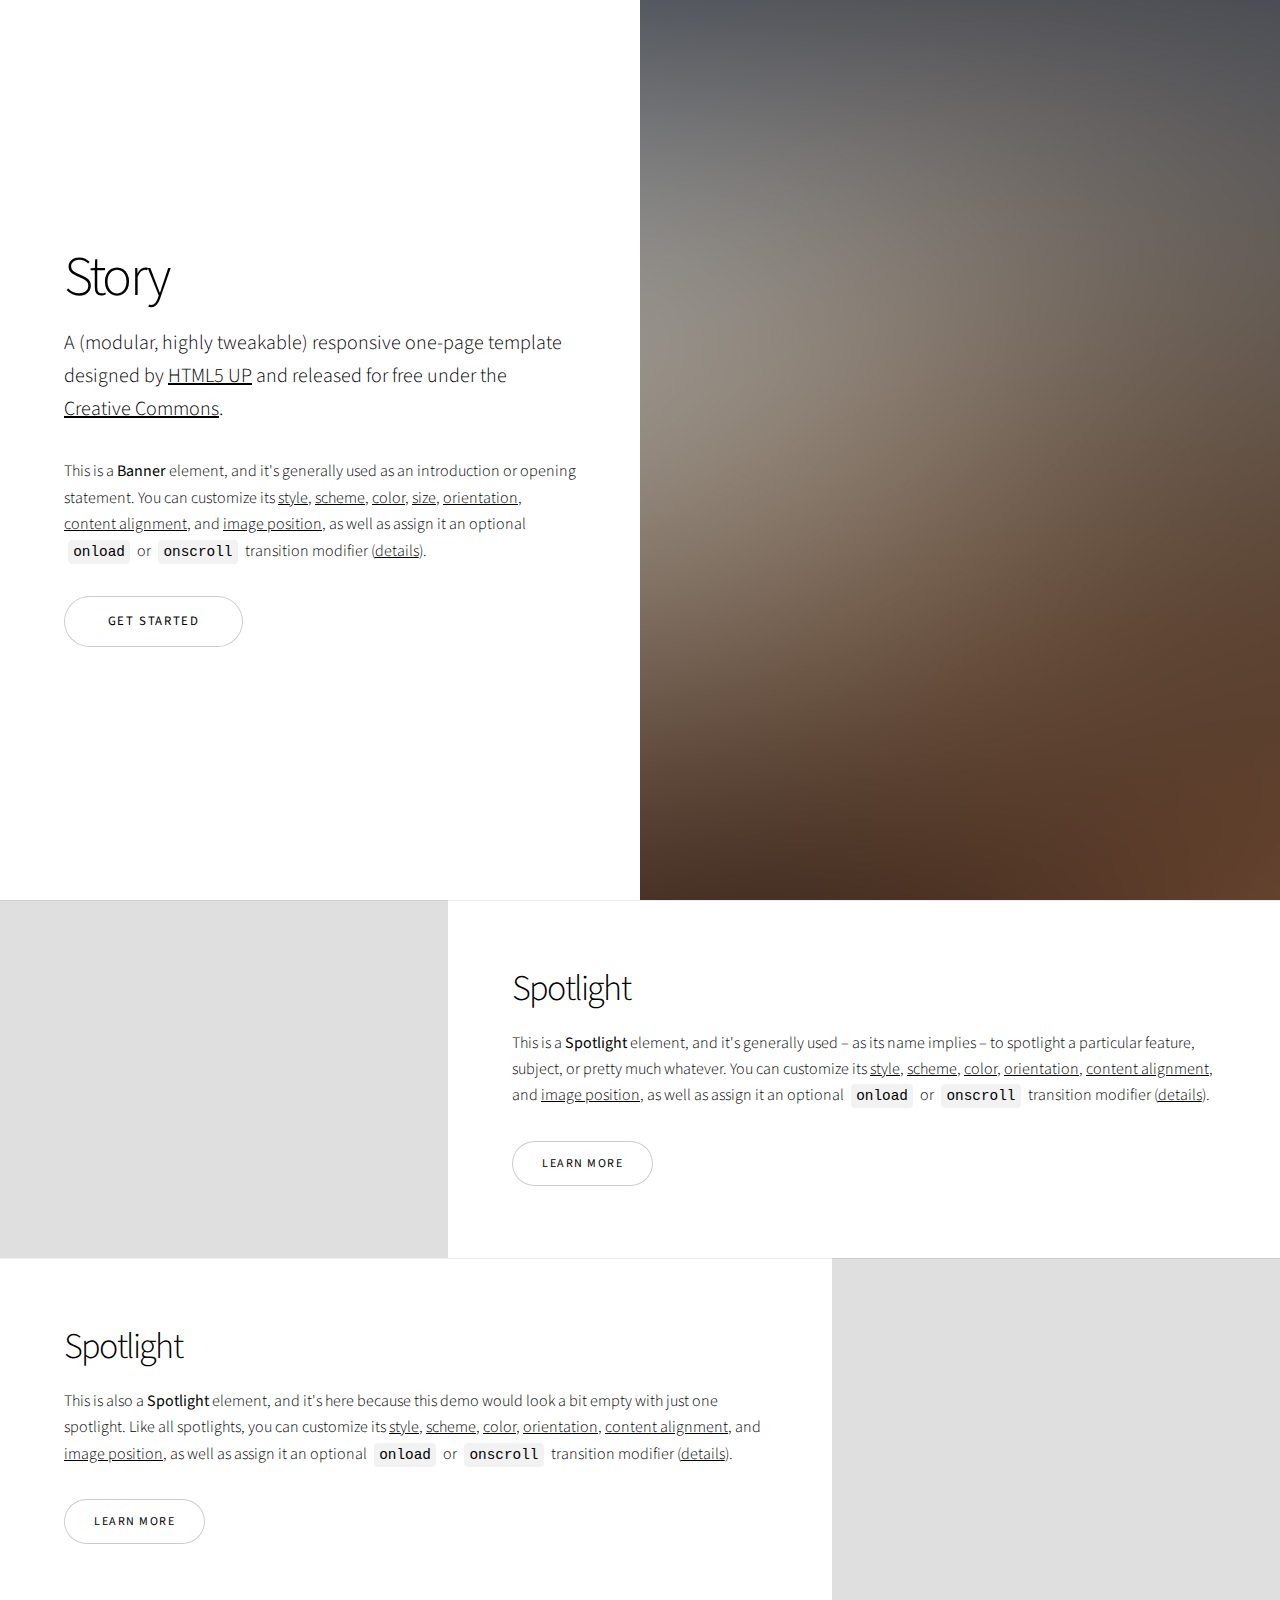
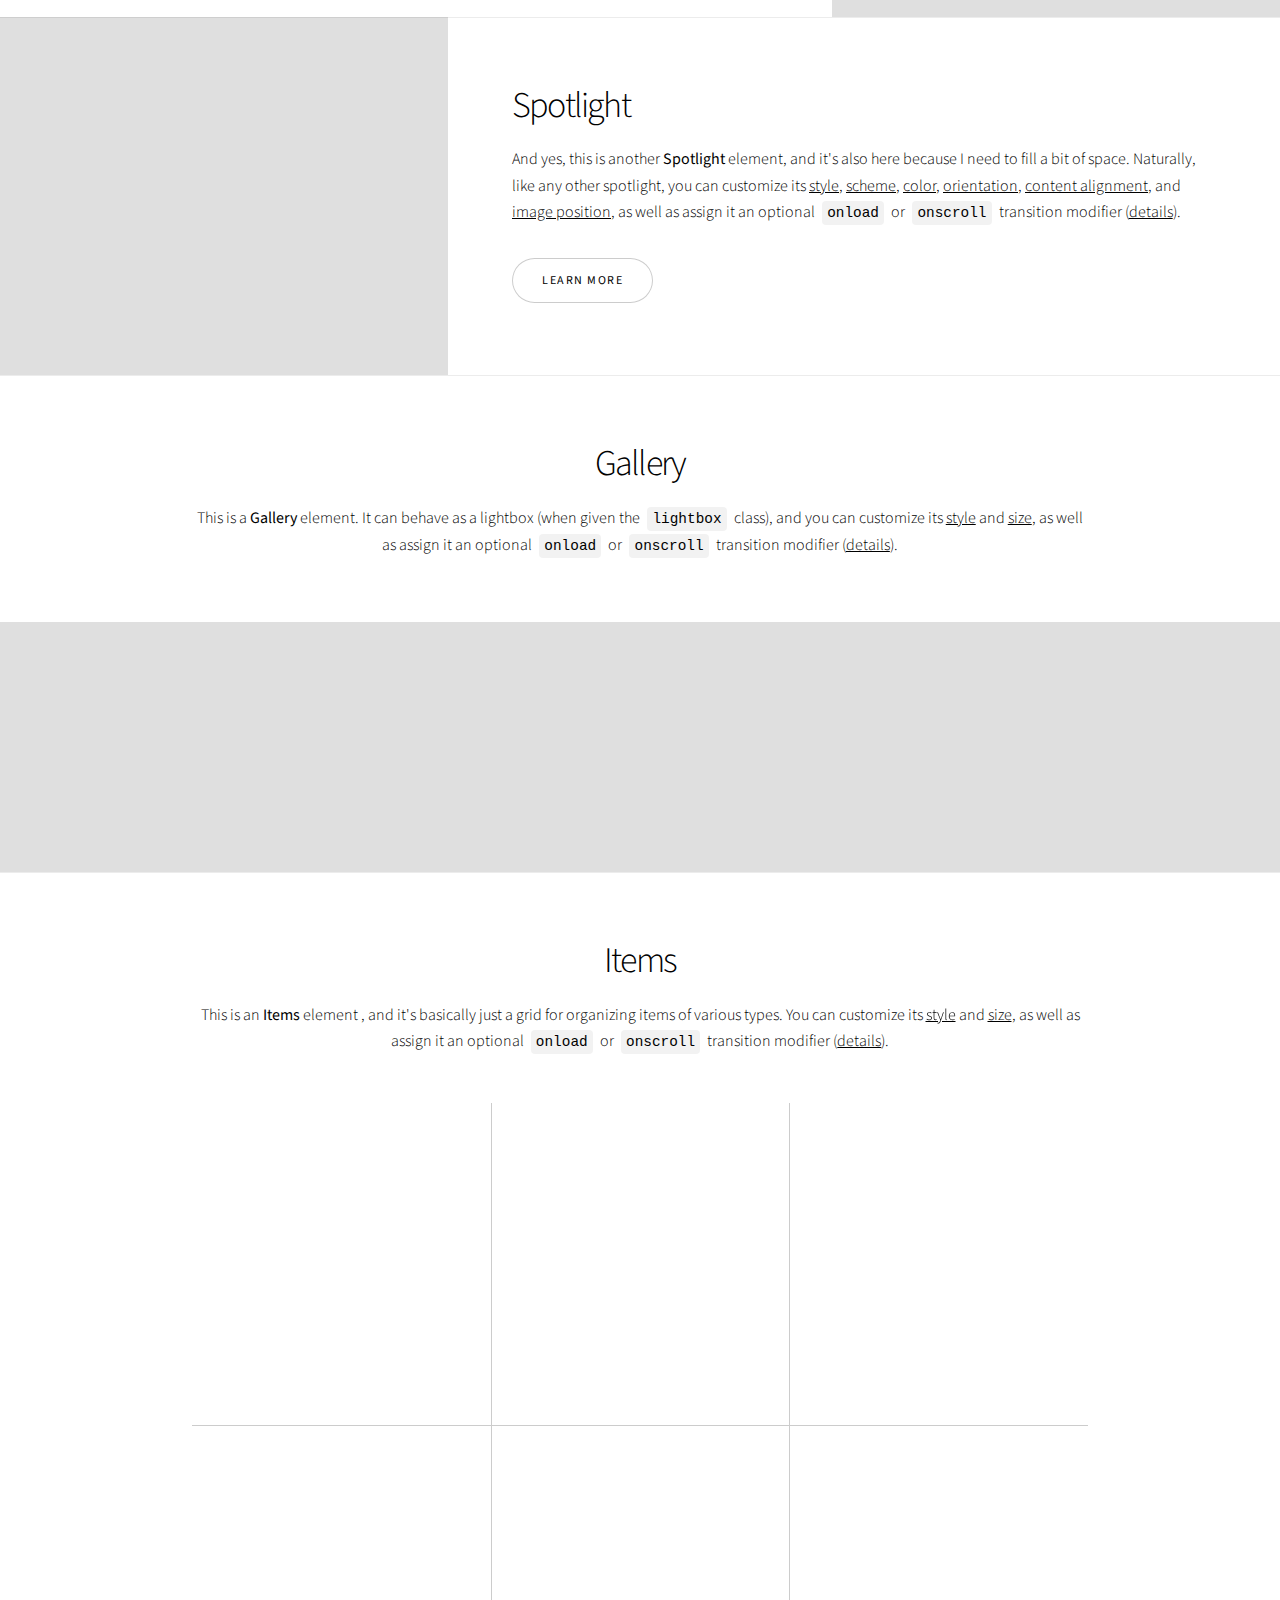
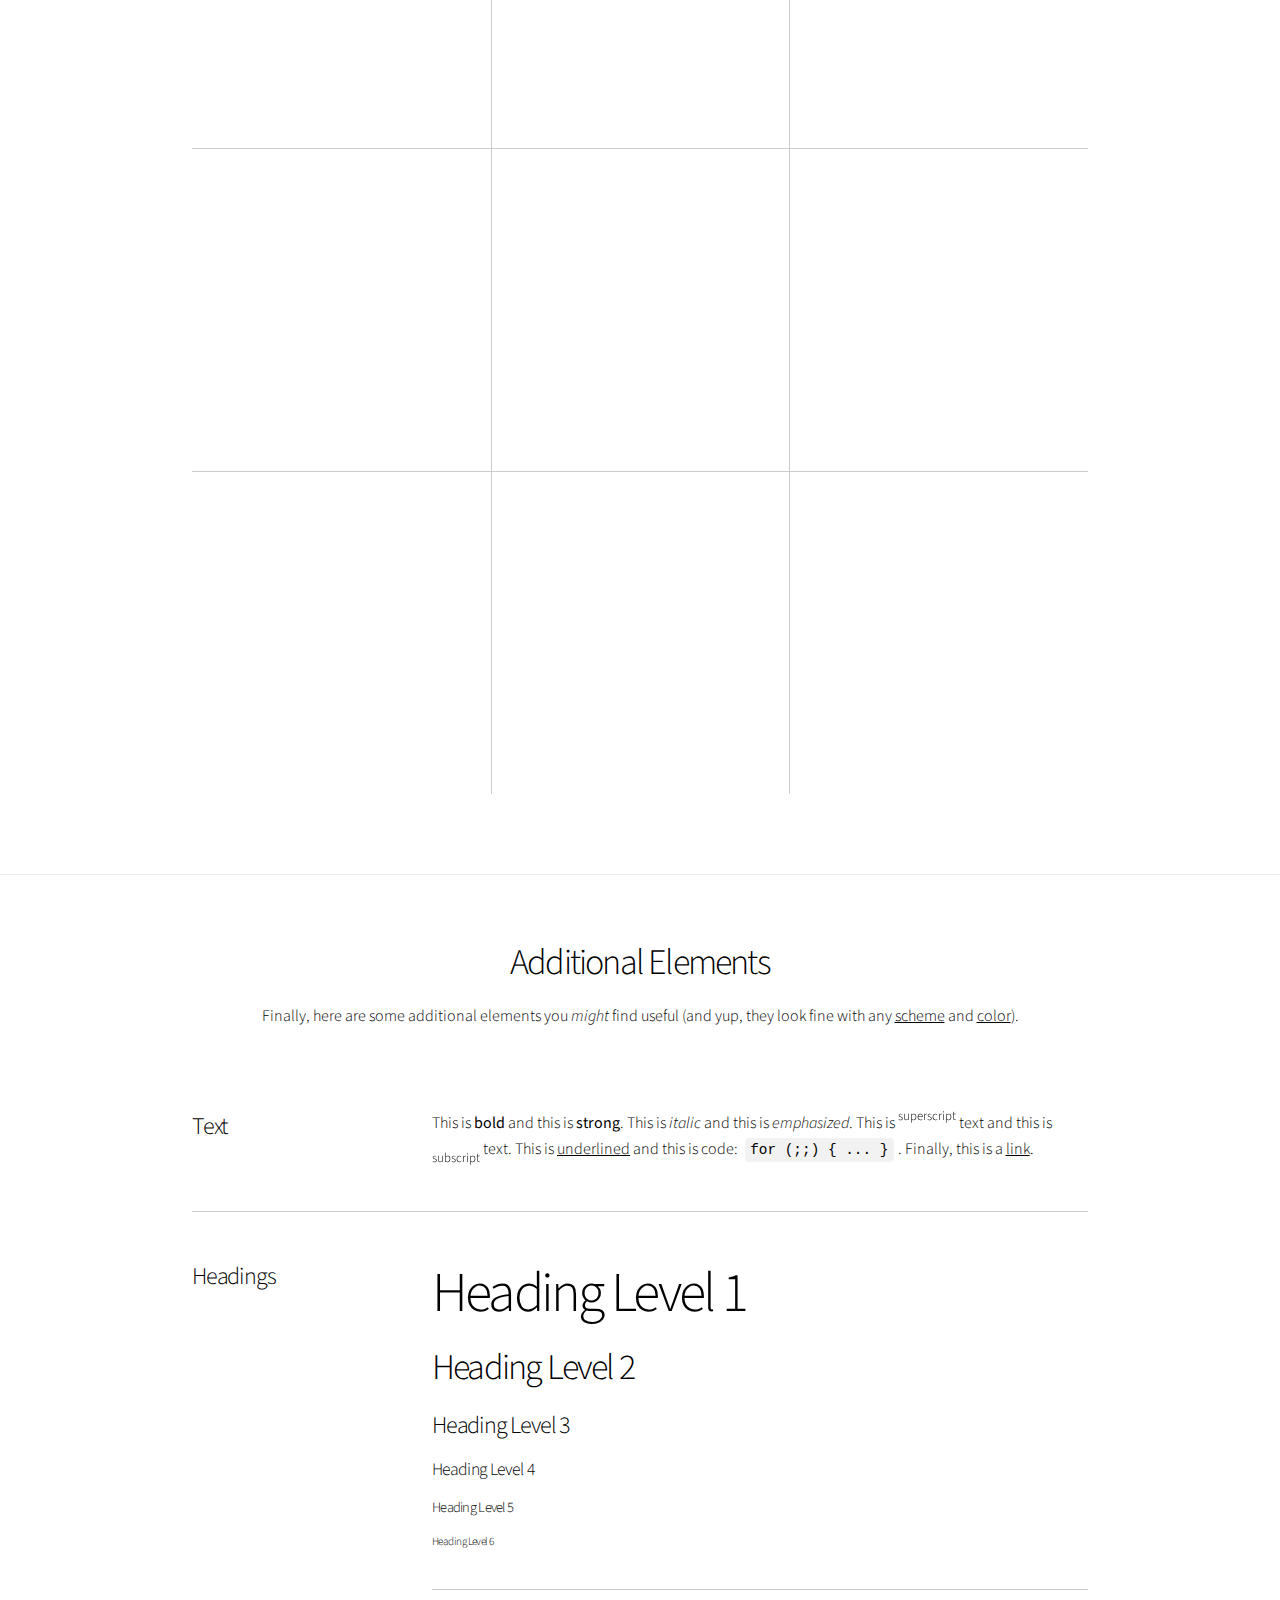
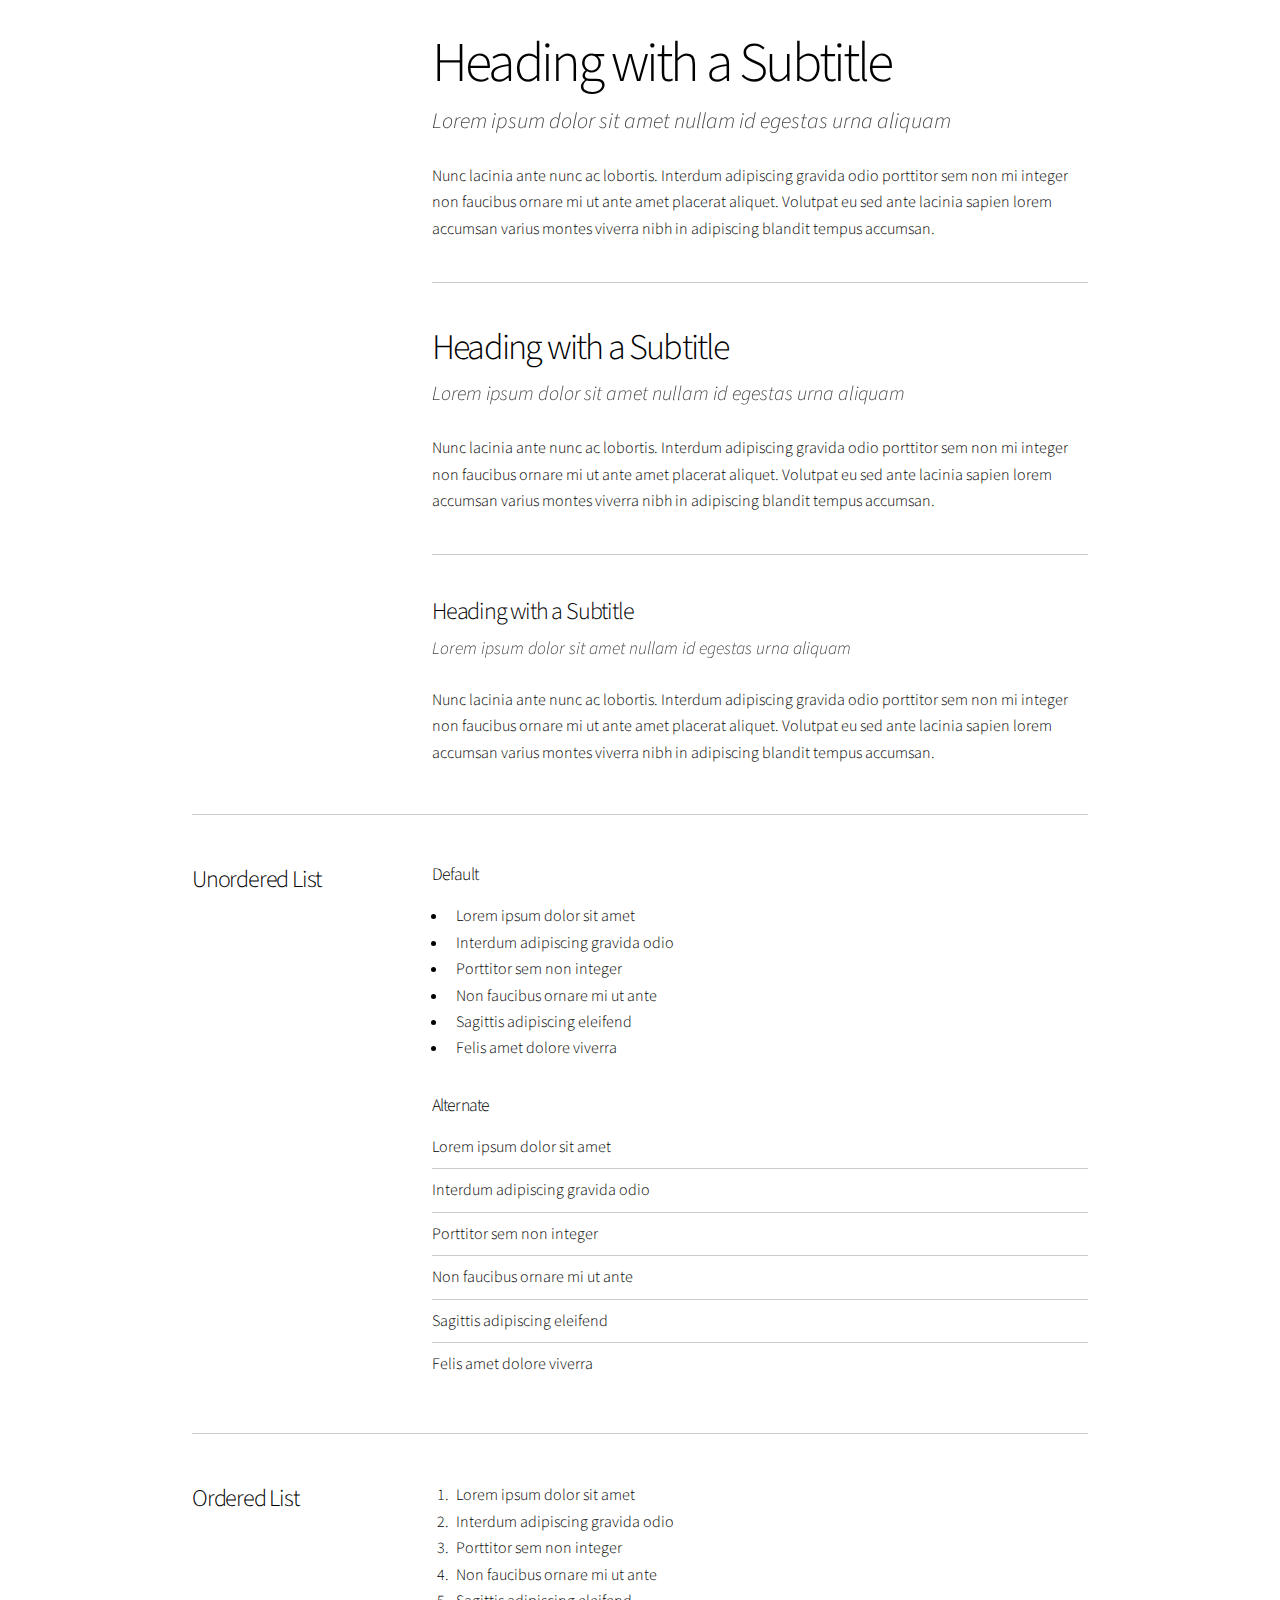
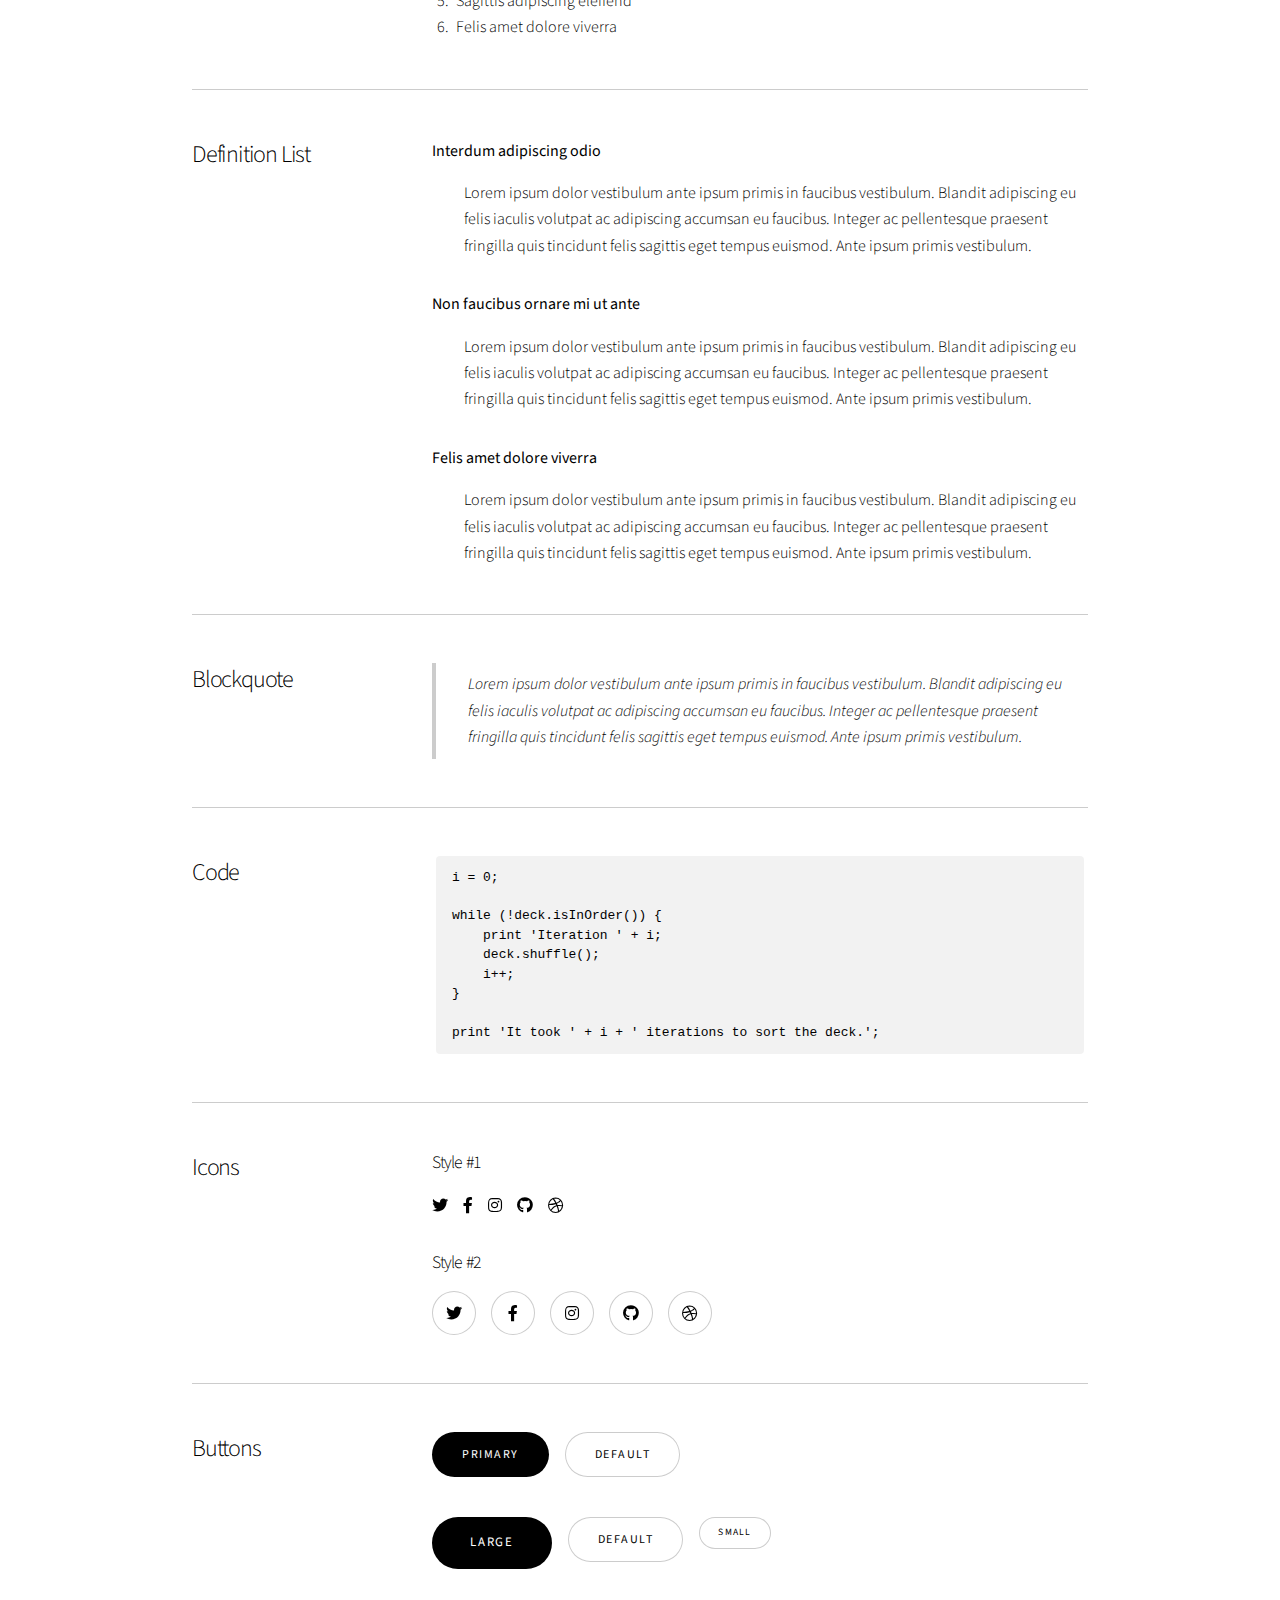
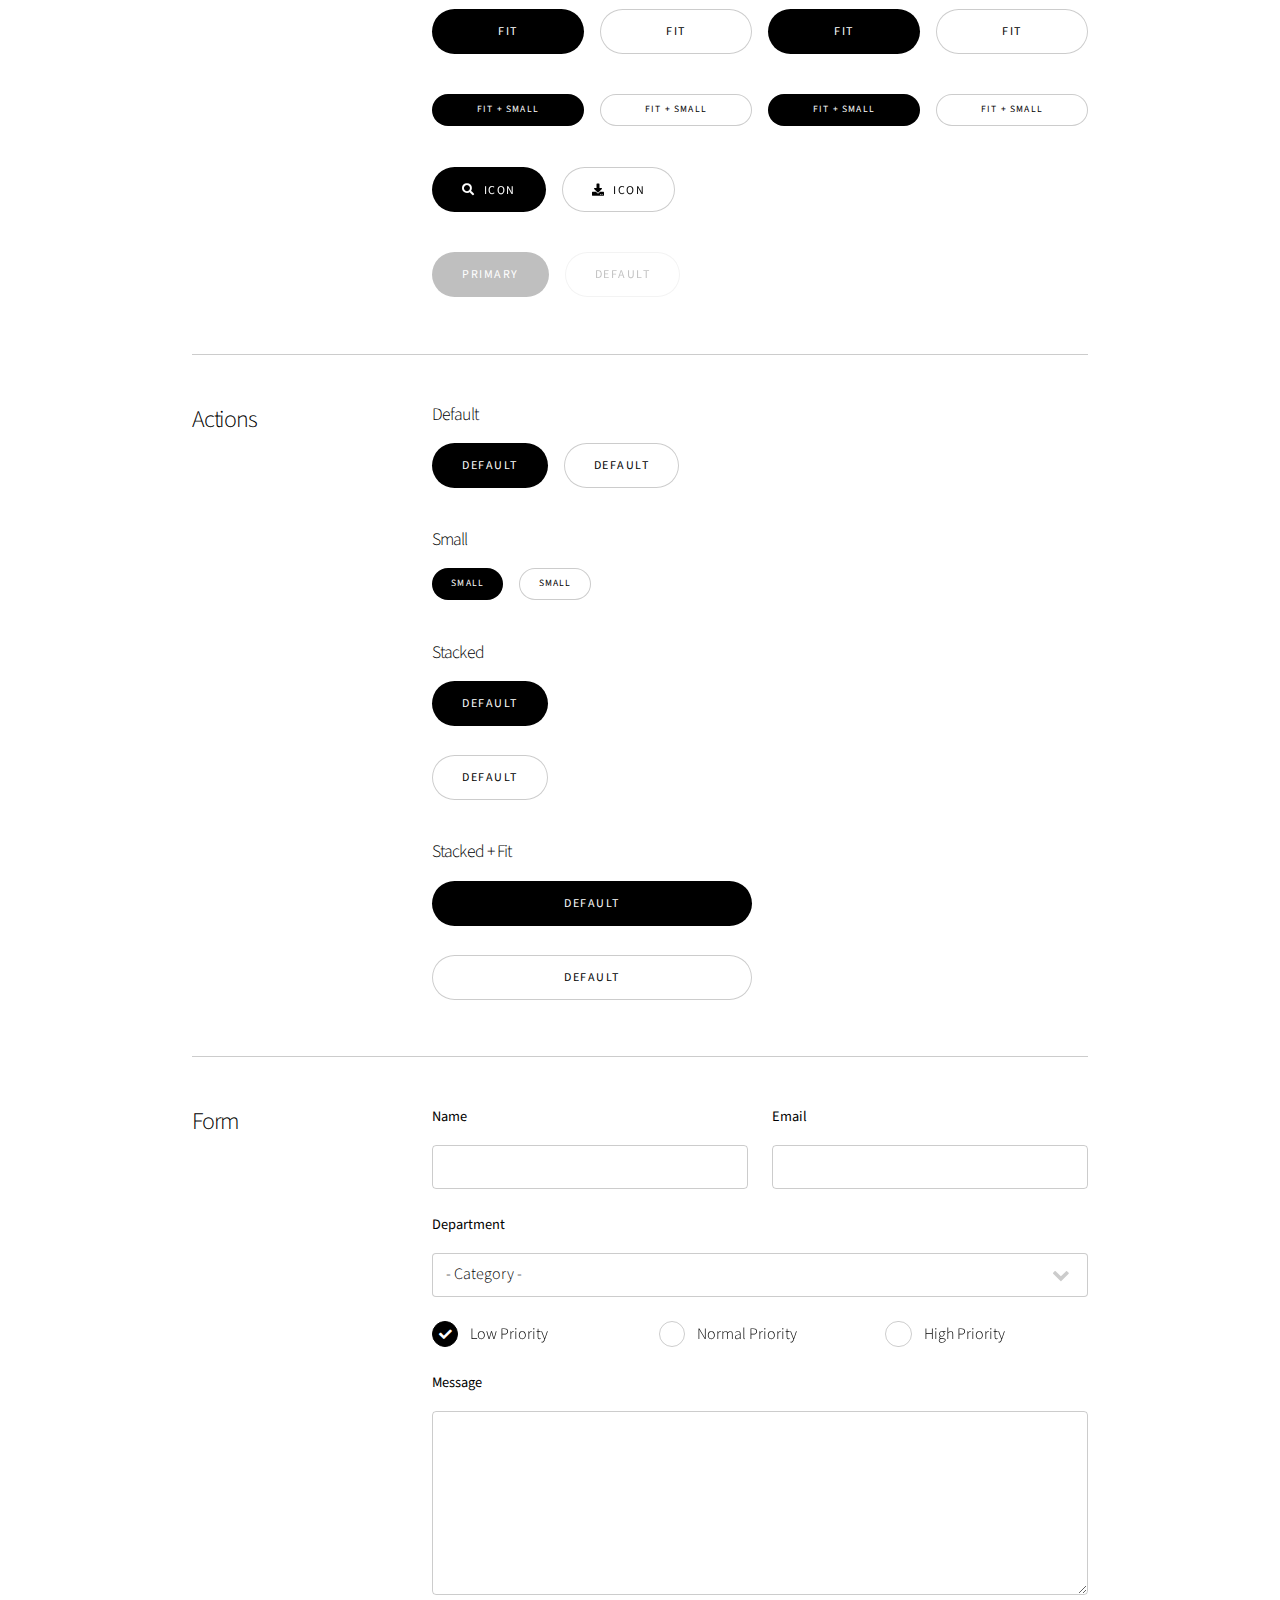
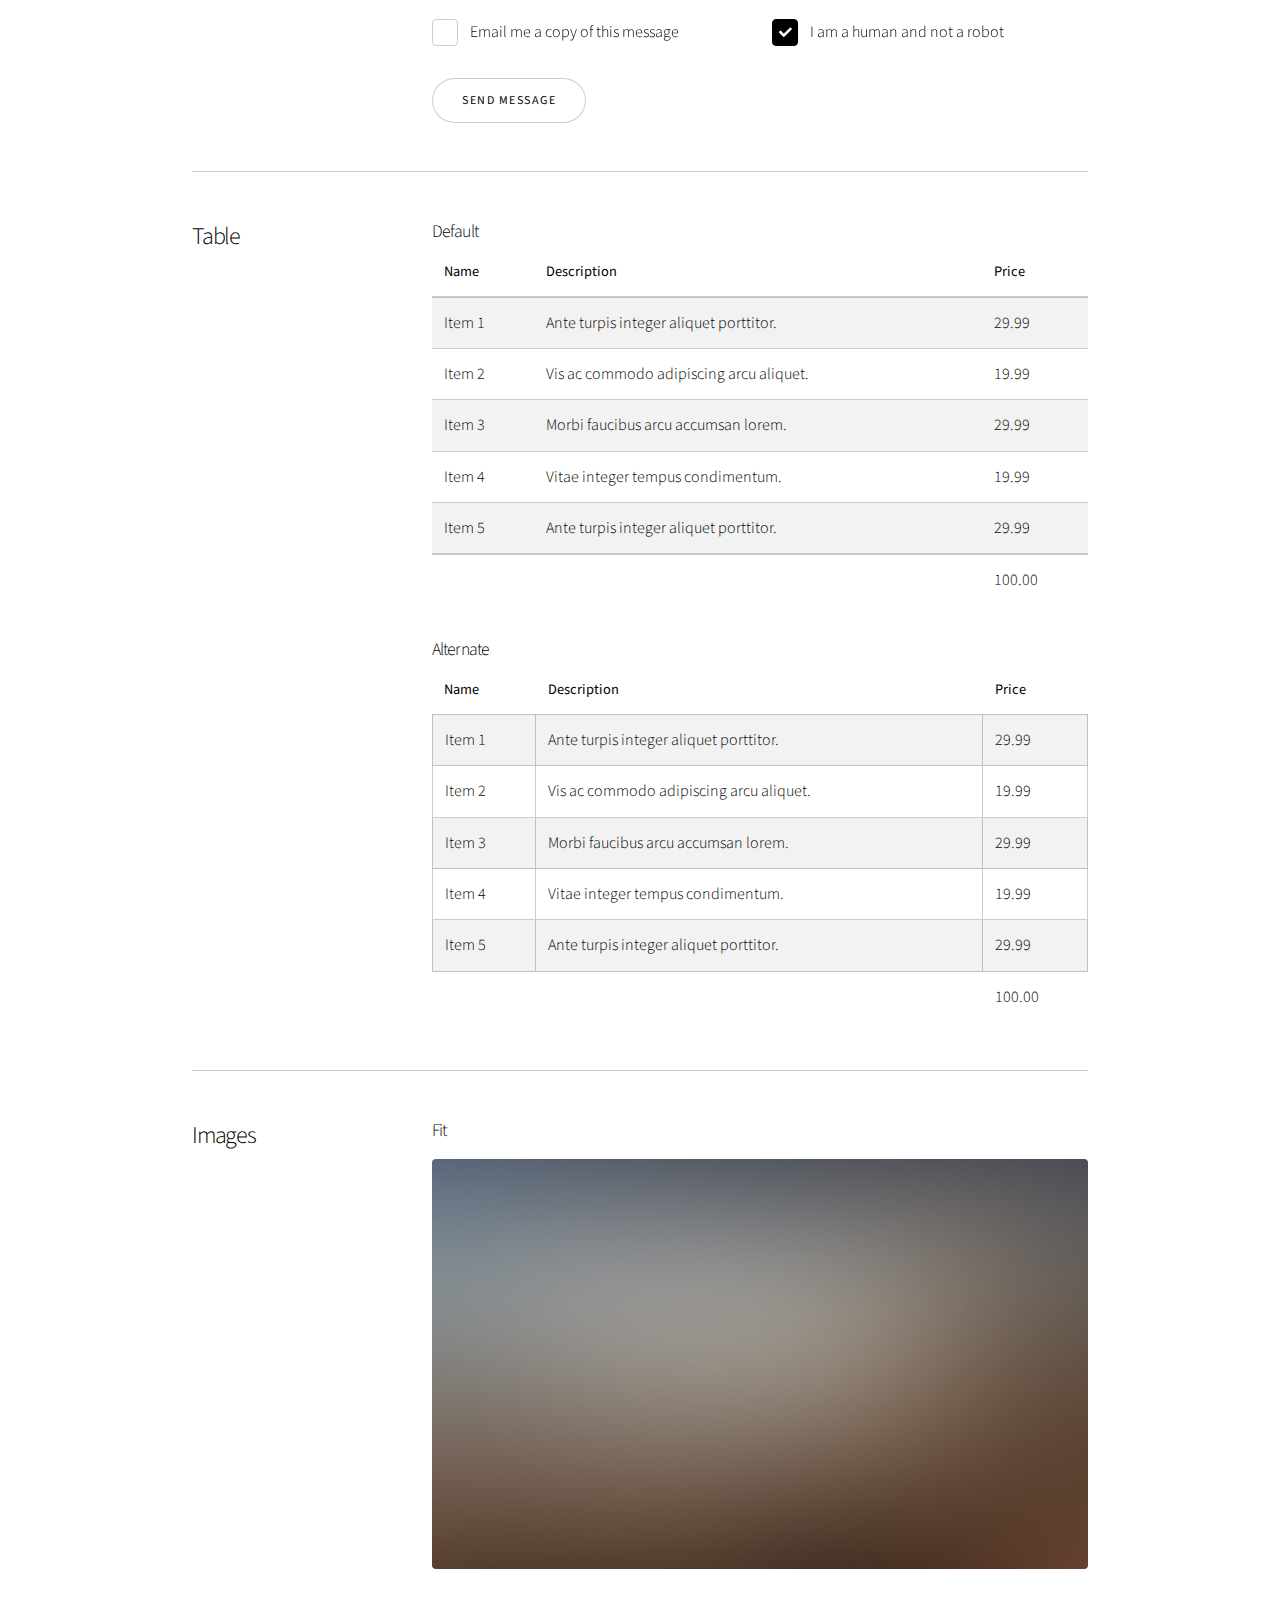
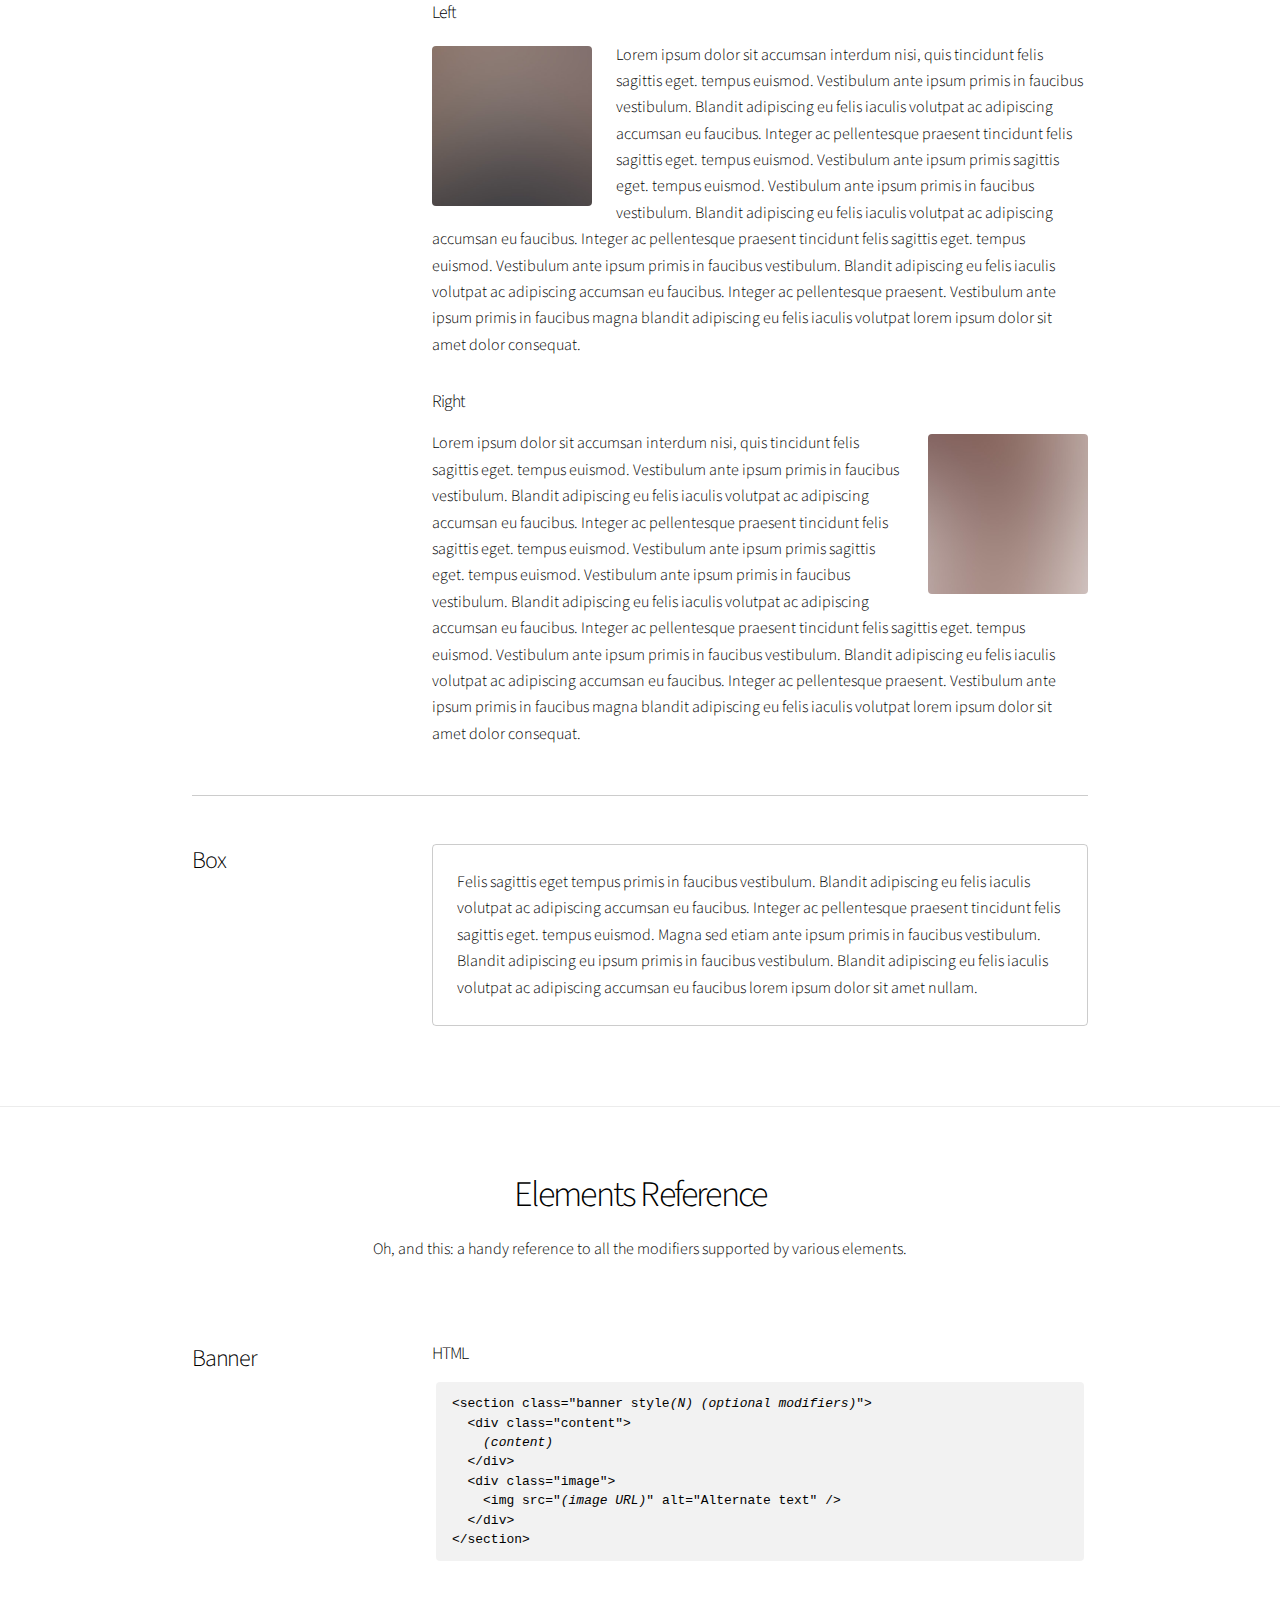
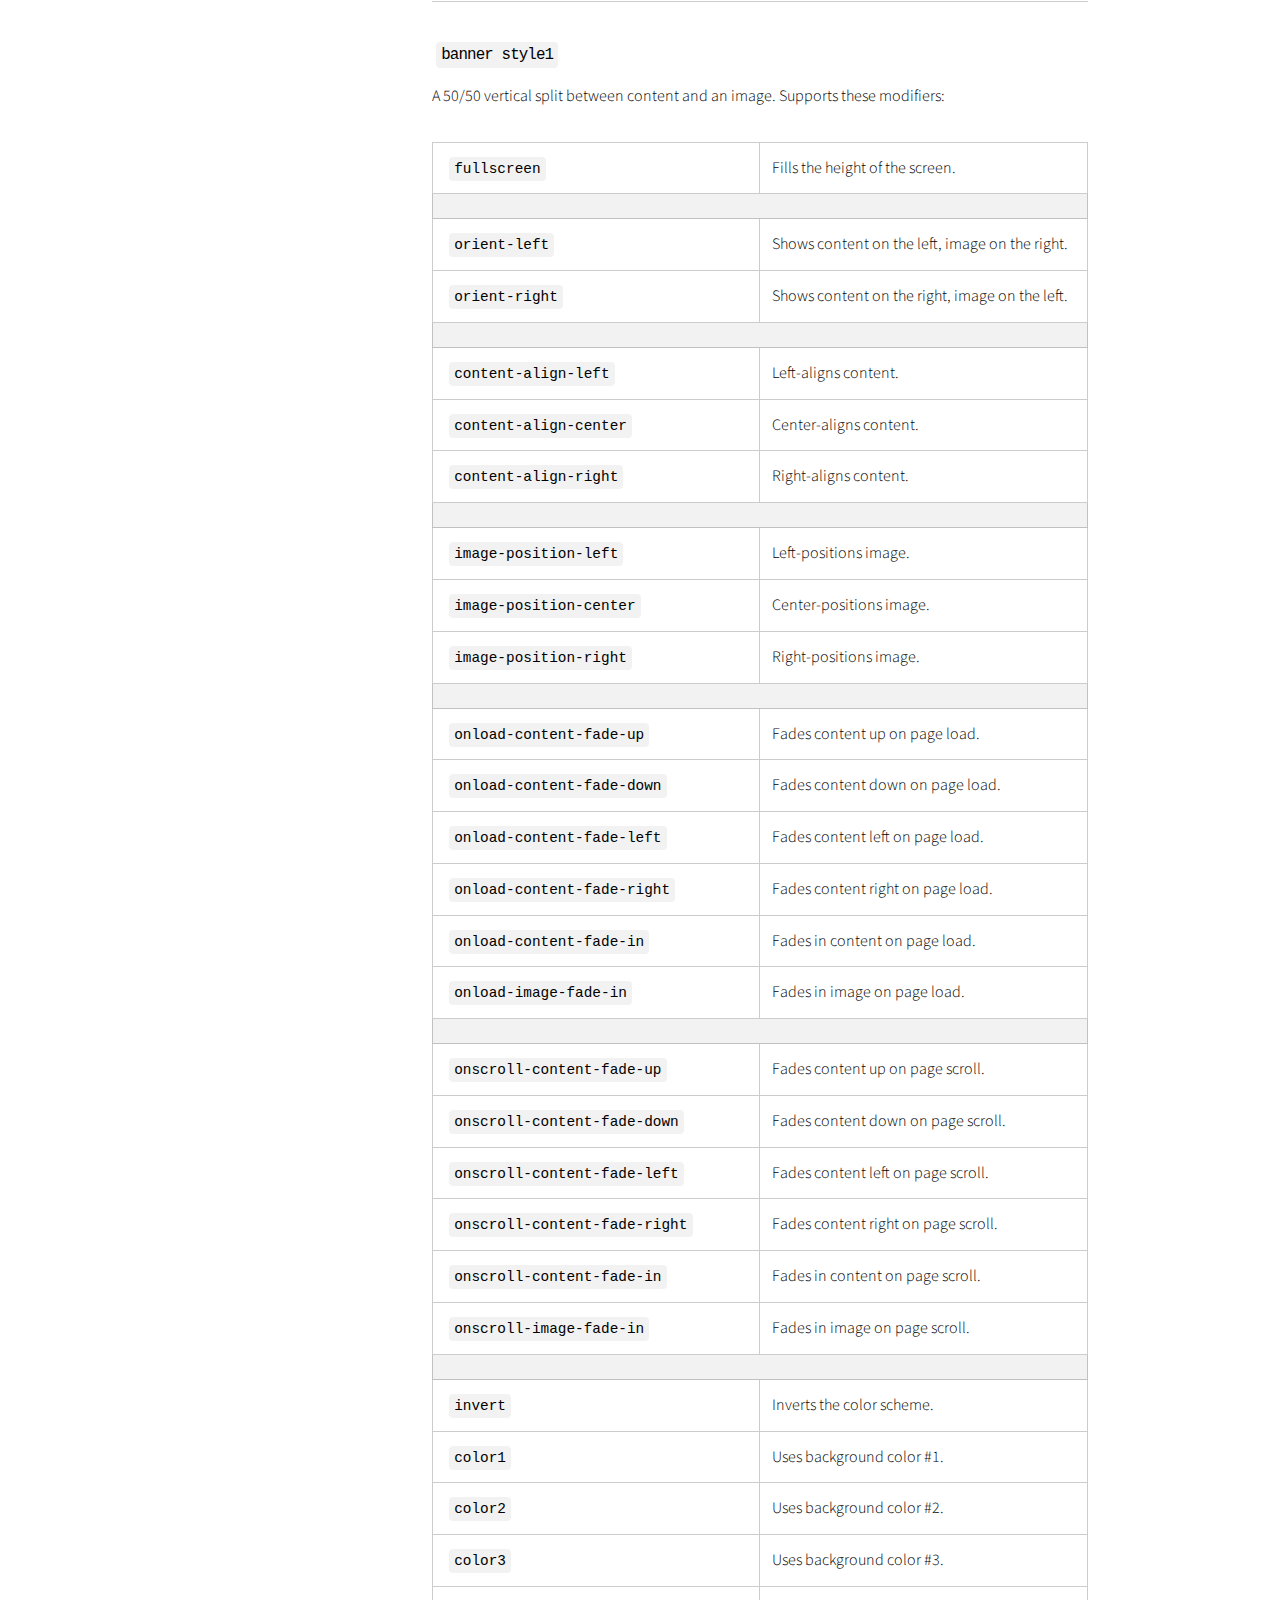
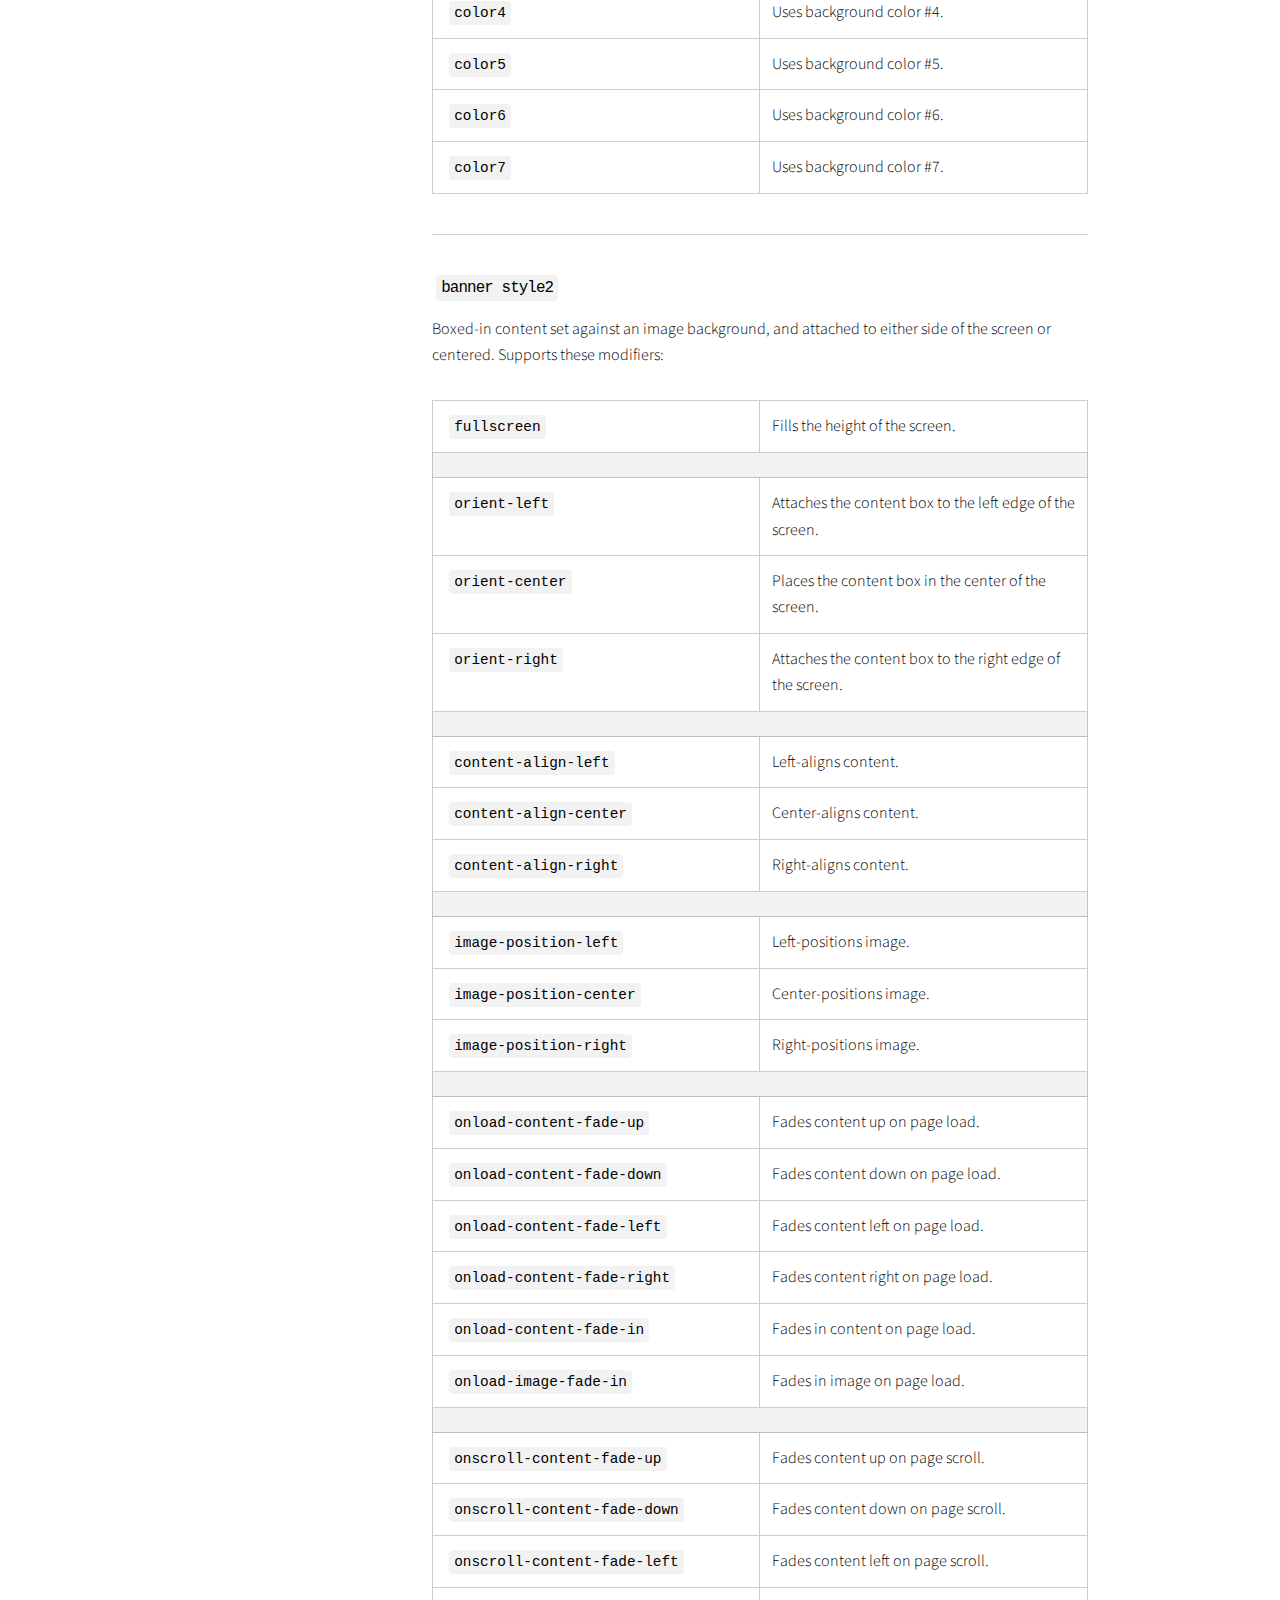
==== commit 4442c9b8: "add more" ====
--- a/index-demo.html
+++ b/index-demo.html
@@ -90,7 +90,7 @@
 										<img src="images/gallery/thumbs/01.jpg" alt="" />
 									</a>
 									<div class="caption">
-										<h3>Title</h3>
+										<h3>Title 01</h3>
 										<p>Lorem ipsum dolor amet, consectetur magna etiam elit. Etiam sed ultrices.</p>
 										<ul class="actions fixed">
 											<li><span class="button small">Details</span></li>
@@ -102,7 +102,7 @@
 										<img src="images/gallery/thumbs/02.jpg" alt="" />
 									</a>
 									<div class="caption">
-										<h3>Title</h3>
+										<h3>Title 02</h3>
 										<p>Lorem ipsum dolor amet, consectetur magna etiam elit. Etiam sed ultrices.</p>
 										<ul class="actions fixed">
 											<li><span class="button small">Details</span></li>
@@ -114,7 +114,7 @@
 										<img src="images/gallery/thumbs/03.jpg" alt="" />
 									</a>
 									<div class="caption">
-										<h3>Title</h3>
+										<h3>Title 03</h3>
 										<p>Lorem ipsum dolor amet, consectetur magna etiam elit. Etiam sed ultrices.</p>
 										<ul class="actions fixed">
 											<li><span class="button small">Details</span></li>
@@ -126,7 +126,7 @@
 										<img src="images/gallery/thumbs/04.jpg" alt="" />
 									</a>
 									<div class="caption">
-										<h3>Title</h3>
+										<h3>Title 04</h3>
 										<p>Lorem ipsum dolor amet, consectetur magna etiam elit. Etiam sed ultrices.</p>
 										<ul class="actions fixed">
 											<li><span class="button small">Details</span></li>
@@ -138,7 +138,7 @@
 										<img src="images/gallery/thumbs/05.jpg" alt="" />
 									</a>
 									<div class="caption">
-										<h3>Title</h3>
+										<h3>Title 05</h3>
 										<p>Lorem ipsum dolor amet, consectetur magna etiam elit. Etiam sed ultrices.</p>
 										<ul class="actions fixed">
 											<li><span class="button small">Details</span></li>
@@ -150,7 +150,7 @@
 										<img src="images/gallery/thumbs/06.jpg" alt="" />
 									</a>
 									<div class="caption">
-										<h3>Title</h3>
+										<h3>Title 06</h3>
 										<p>Lorem ipsum dolor amet, consectetur magna etiam elit. Etiam sed ultrices.</p>
 										<ul class="actions fixed">
 											<li><span class="button small">Details</span></li>
@@ -162,7 +162,7 @@
 										<img src="images/gallery/thumbs/07.jpg" alt="" />
 									</a>
 									<div class="caption">
-										<h3>Title</h3>
+										<h3>Title 07</h3>
 										<p>Lorem ipsum dolor amet, consectetur magna etiam elit. Etiam sed ultrices.</p>
 										<ul class="actions fixed">
 											<li><span class="button small">Details</span></li>
@@ -174,7 +174,7 @@
 										<img src="images/gallery/thumbs/08.jpg" alt="" />
 									</a>
 									<div class="caption">
-										<h3>Title</h3>
+										<h3>Title 08</h3>
 										<p>Lorem ipsum dolor amet, consectetur magna etiam elit. Etiam sed ultrices.</p>
 										<ul class="actions fixed">
 											<li><span class="button small">Details</span></li>
@@ -186,7 +186,7 @@
 										<img src="images/gallery/thumbs/09.jpg" alt="" />
 									</a>
 									<div class="caption">
-										<h3>Title</h3>
+										<h3>Title 09</h3>
 										<p>Lorem ipsum dolor amet, consectetur magna etiam elit. Etiam sed ultrices.</p>
 										<ul class="actions fixed">
 											<li><span class="button small">Details</span></li>
@@ -198,7 +198,7 @@
 										<img src="images/gallery/thumbs/10.jpg" alt="" />
 									</a>
 									<div class="caption">
-										<h3>Title</h3>
+										<h3>Title 10</h3>
 										<p>Lorem ipsum dolor amet, consectetur magna etiam elit. Etiam sed ultrices.</p>
 										<ul class="actions fixed">
 											<li><span class="button small">Details</span></li>
@@ -210,7 +210,7 @@
 										<img src="images/gallery/thumbs/11.jpg" alt="" />
 									</a>
 									<div class="caption">
-										<h3>Title</h3>
+										<h3>Title 11</h3>
 										<p>Lorem ipsum dolor amet, consectetur magna etiam elit. Etiam sed ultrices.</p>
 										<ul class="actions fixed">
 											<li><span class="button small">Details</span></li>
@@ -222,7 +222,7 @@
 										<img src="images/gallery/thumbs/12.jpg" alt="" />
 									</a>
 									<div class="caption">
-										<h3>Title</h3>
+										<h3>Title 12</h3>
 										<p>Lorem ipsum dolor amet, consectetur magna etiam elit. Etiam sed ultrices.</p>
 										<ul class="actions fixed">
 											<li><span class="button small">Details</span></li>
@@ -236,8 +236,8 @@
 				<!-- Items -->
 					<section class="wrapper style1 align-center">
 						<div class="inner">
-							<h2>Items</h2>
-							<p>This is an <strong>Items</strong> element, and it's basically just a grid for organizing items of various types. You can customize its <span class="demo-controls">appearance with a number of modifiers</span>, as well as assign it an optional <code>onload</code> or <code>onscroll</code> transition modifier (<a href="#reference-items">details</a>).</p>
+							<h2>Items</h2> </italic>
+							<p>This is an <strong> <italic> Items</italic></strong> <italic> element </italic>, and it's basically just a grid for organizing items of various types. You can customize its <span class="demo-controls">appearance with a number of modifiers</span>, as well as assign it an optional <code>onload</code> or <code>onscroll</code> transition modifier (<a href="#reference-items">details</a>).</p>
 							<div class="items style1 medium onscroll-fade-in">
 								<section>
 									<span class="icon style2 major fa-gem"></span>
--- a/assets/css/main.css
+++ b/assets/css/main.css
@@ -2283,6 +2283,10 @@
 				form > .fields > .field.quarter {
 					width: calc(25% - 0.375rem);
 				}
+			/* added field.fifth */
+				form > .fields > .field.fifth {
+					width: calc(20% - 0.3rem);
+				}
 
 		@media screen and (max-width: 480px) {
 
@@ -2626,10 +2630,17 @@
 	}
 
 /* Image */
-
+/*
 	.image {
 		border: 0;
 		border-radius: 4px;
+		display: inline-block;
+		position: relative;
+	}
+ 12-22-19*/
+	.image {
+		border: 0;
+		border-radius: 10px;
 		display: inline-block;
 		position: relative;
 	}
